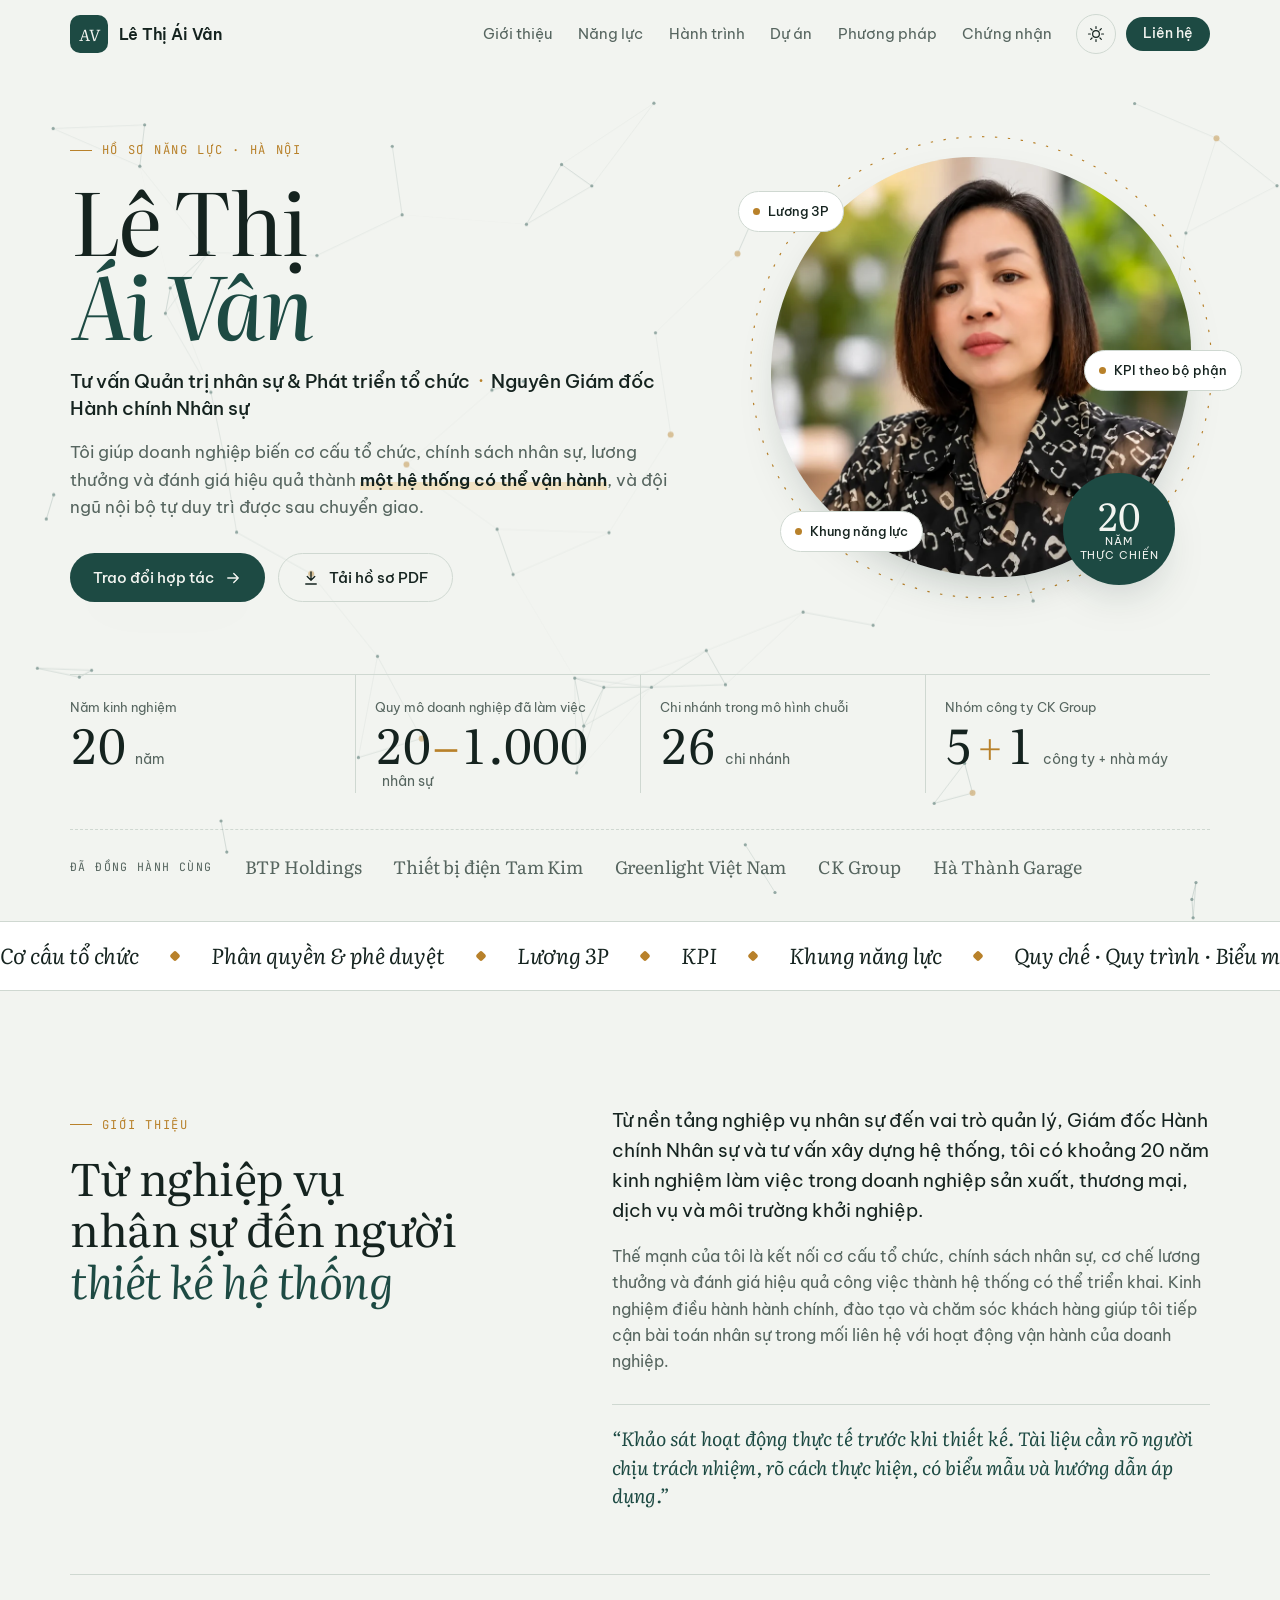
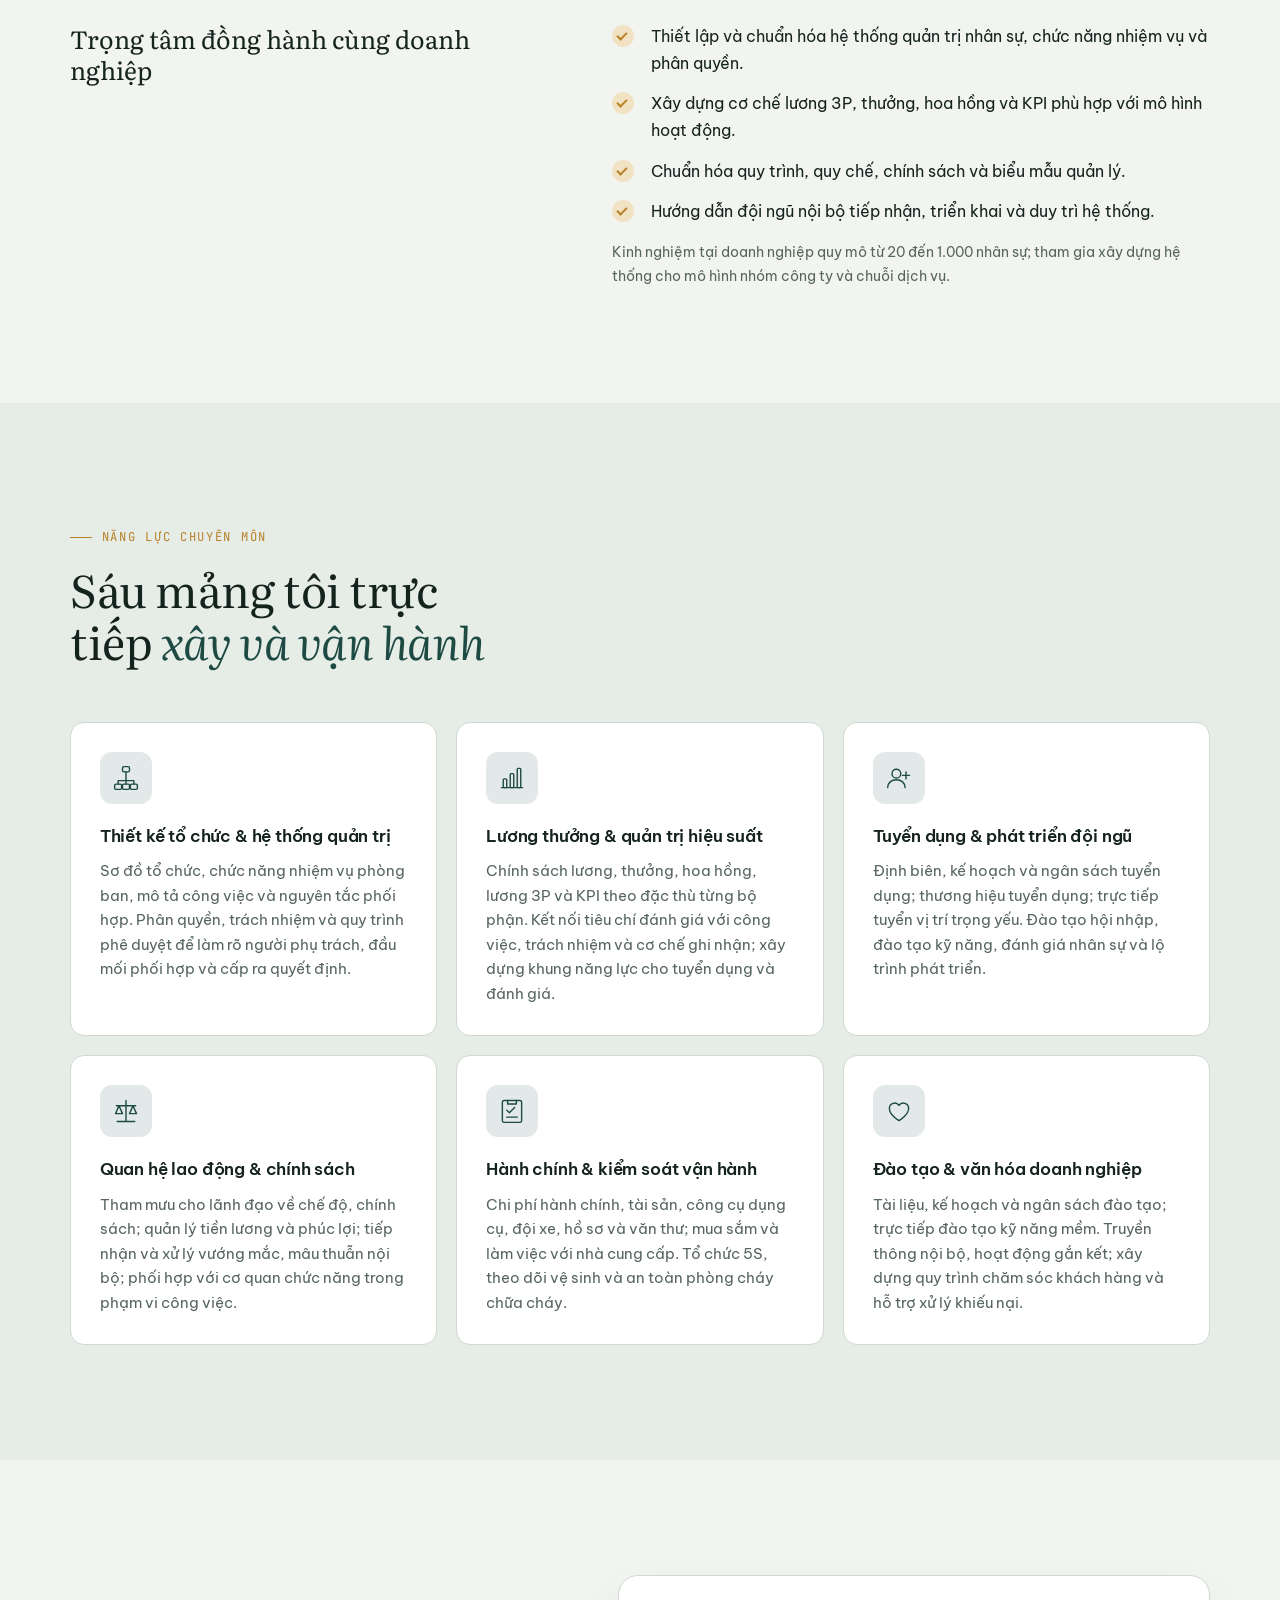
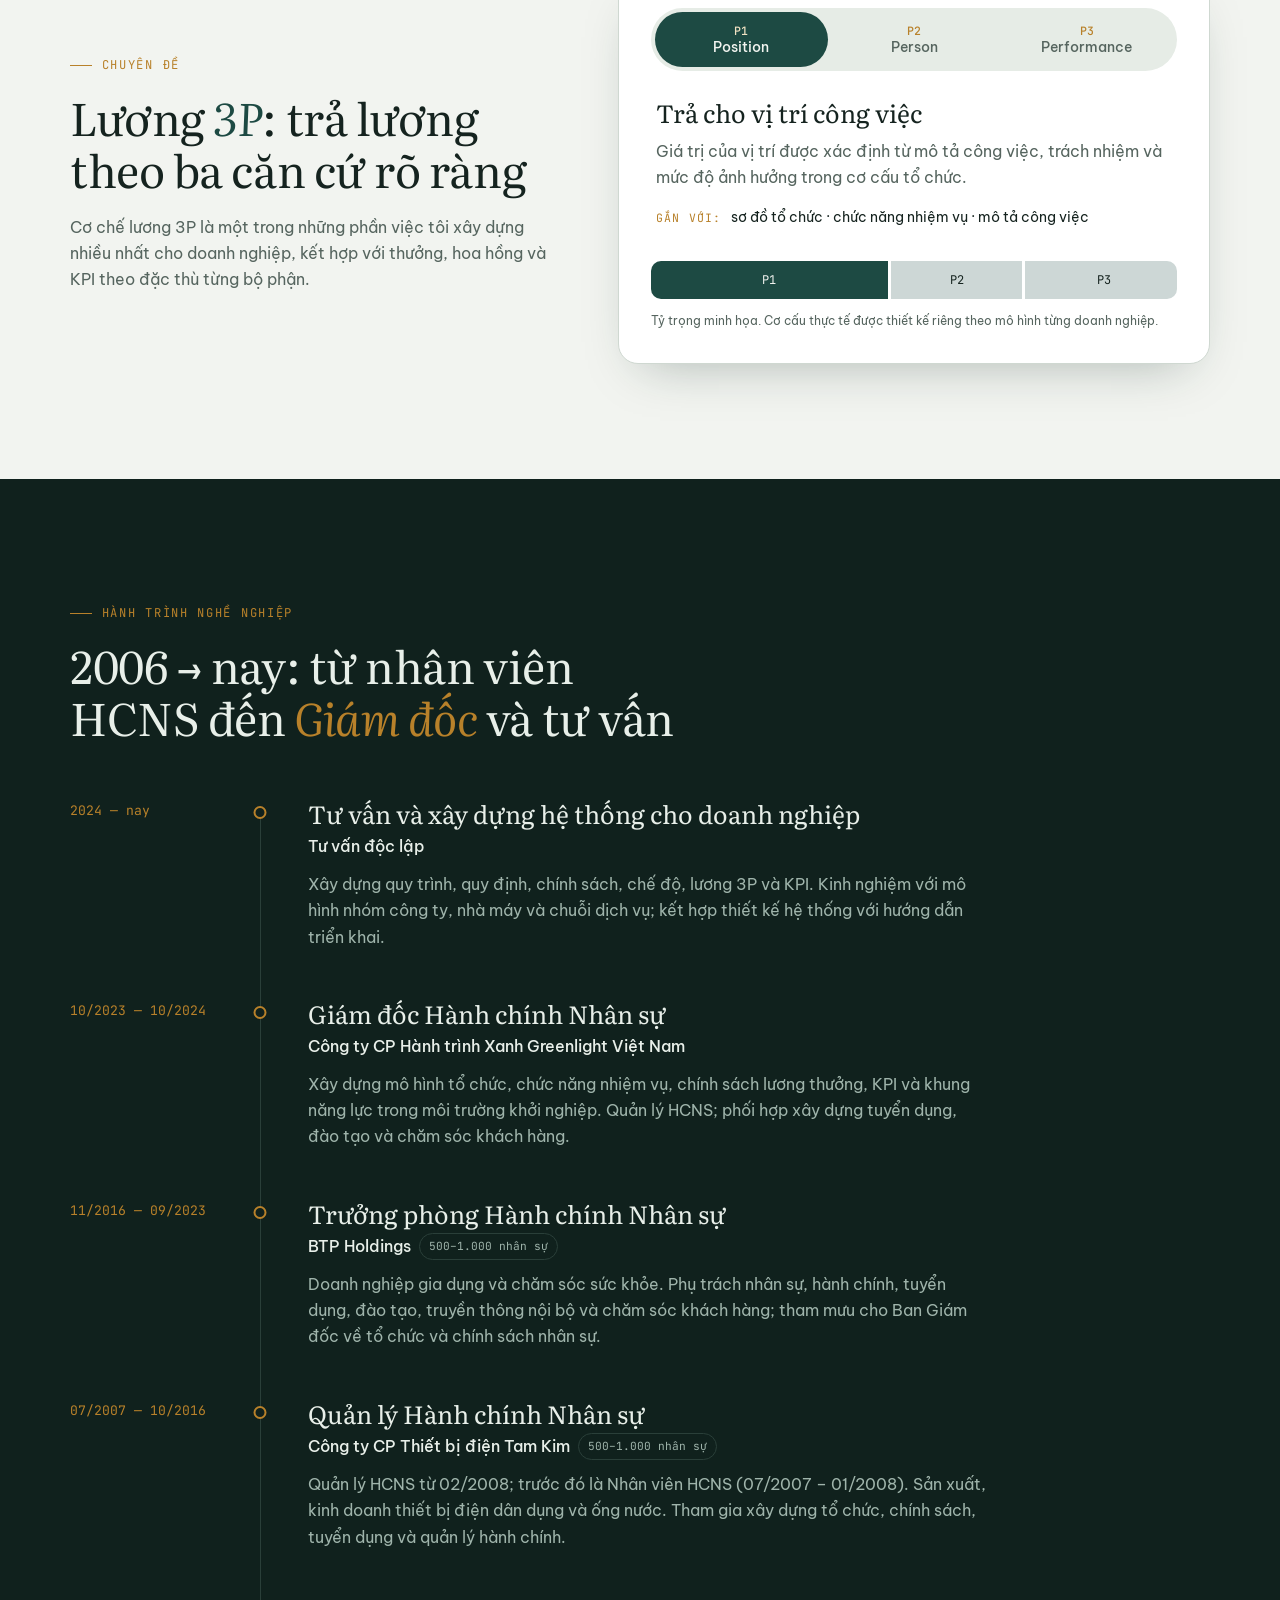
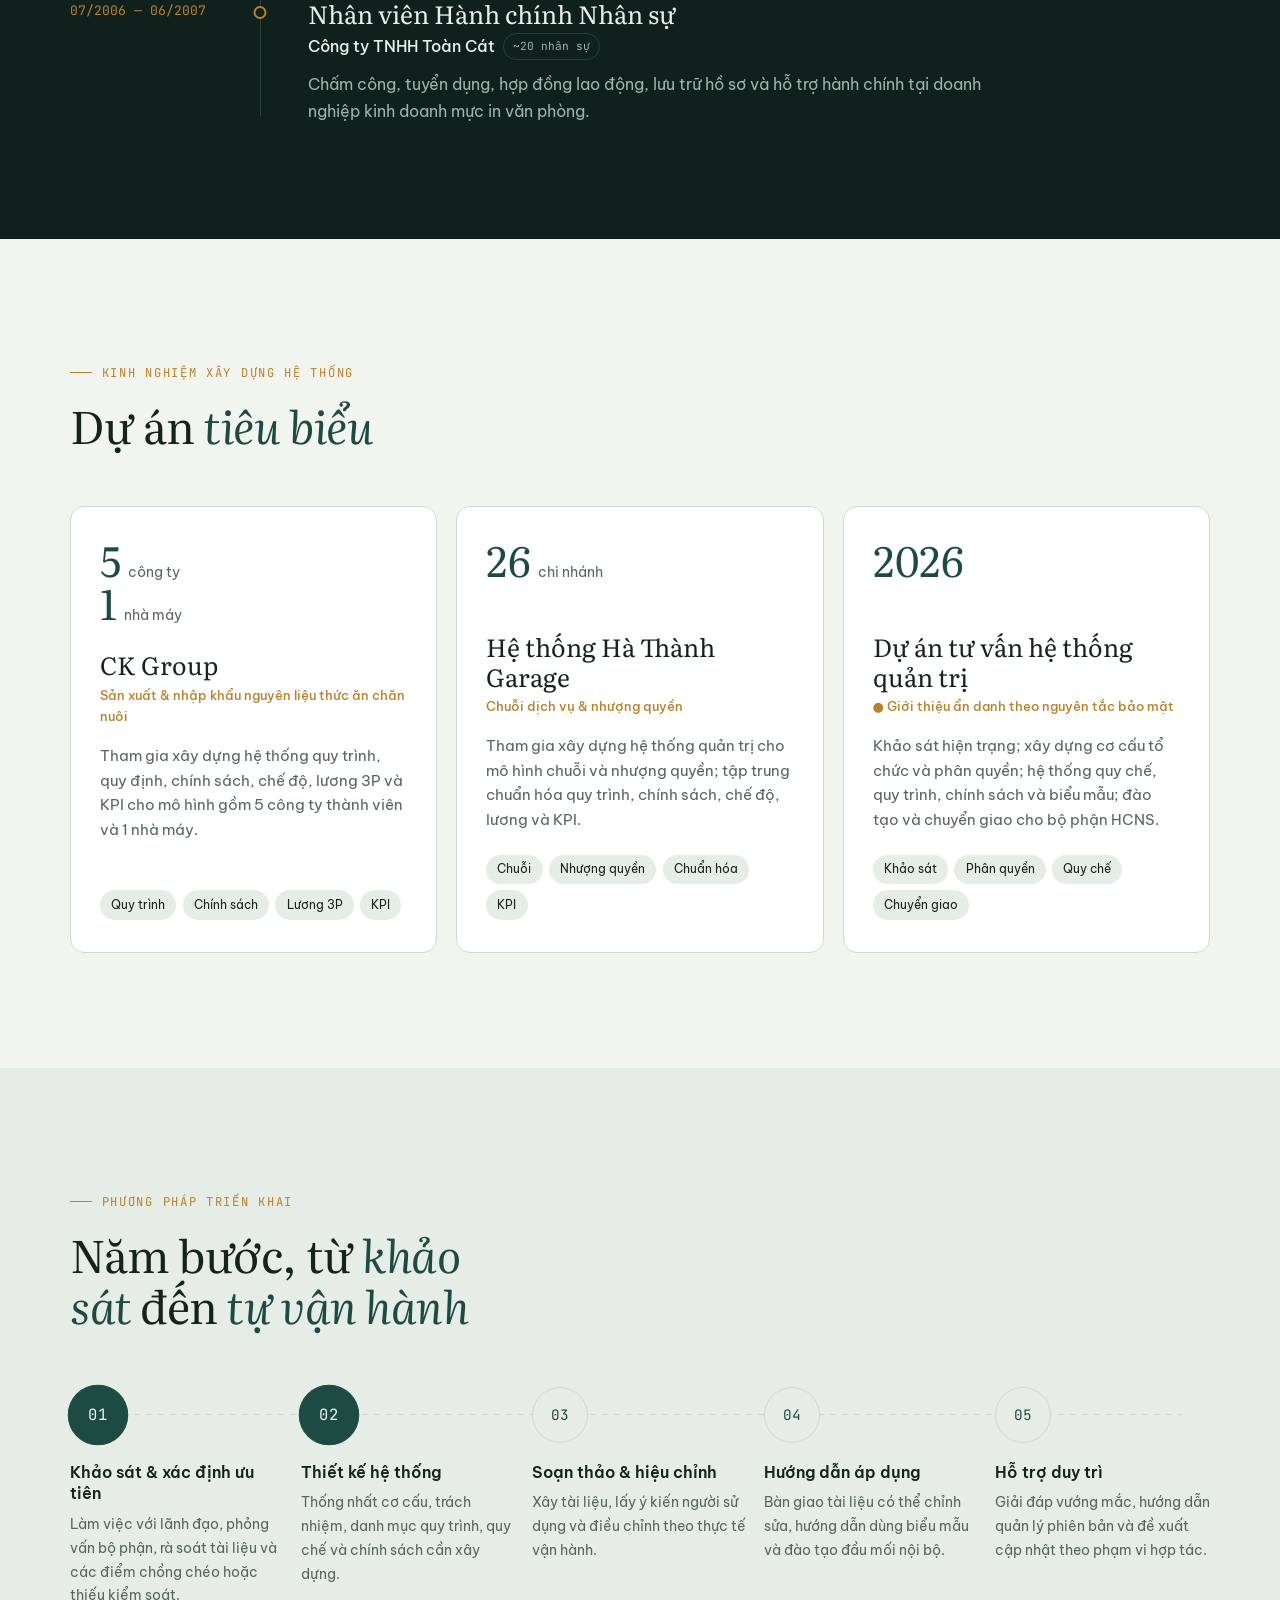
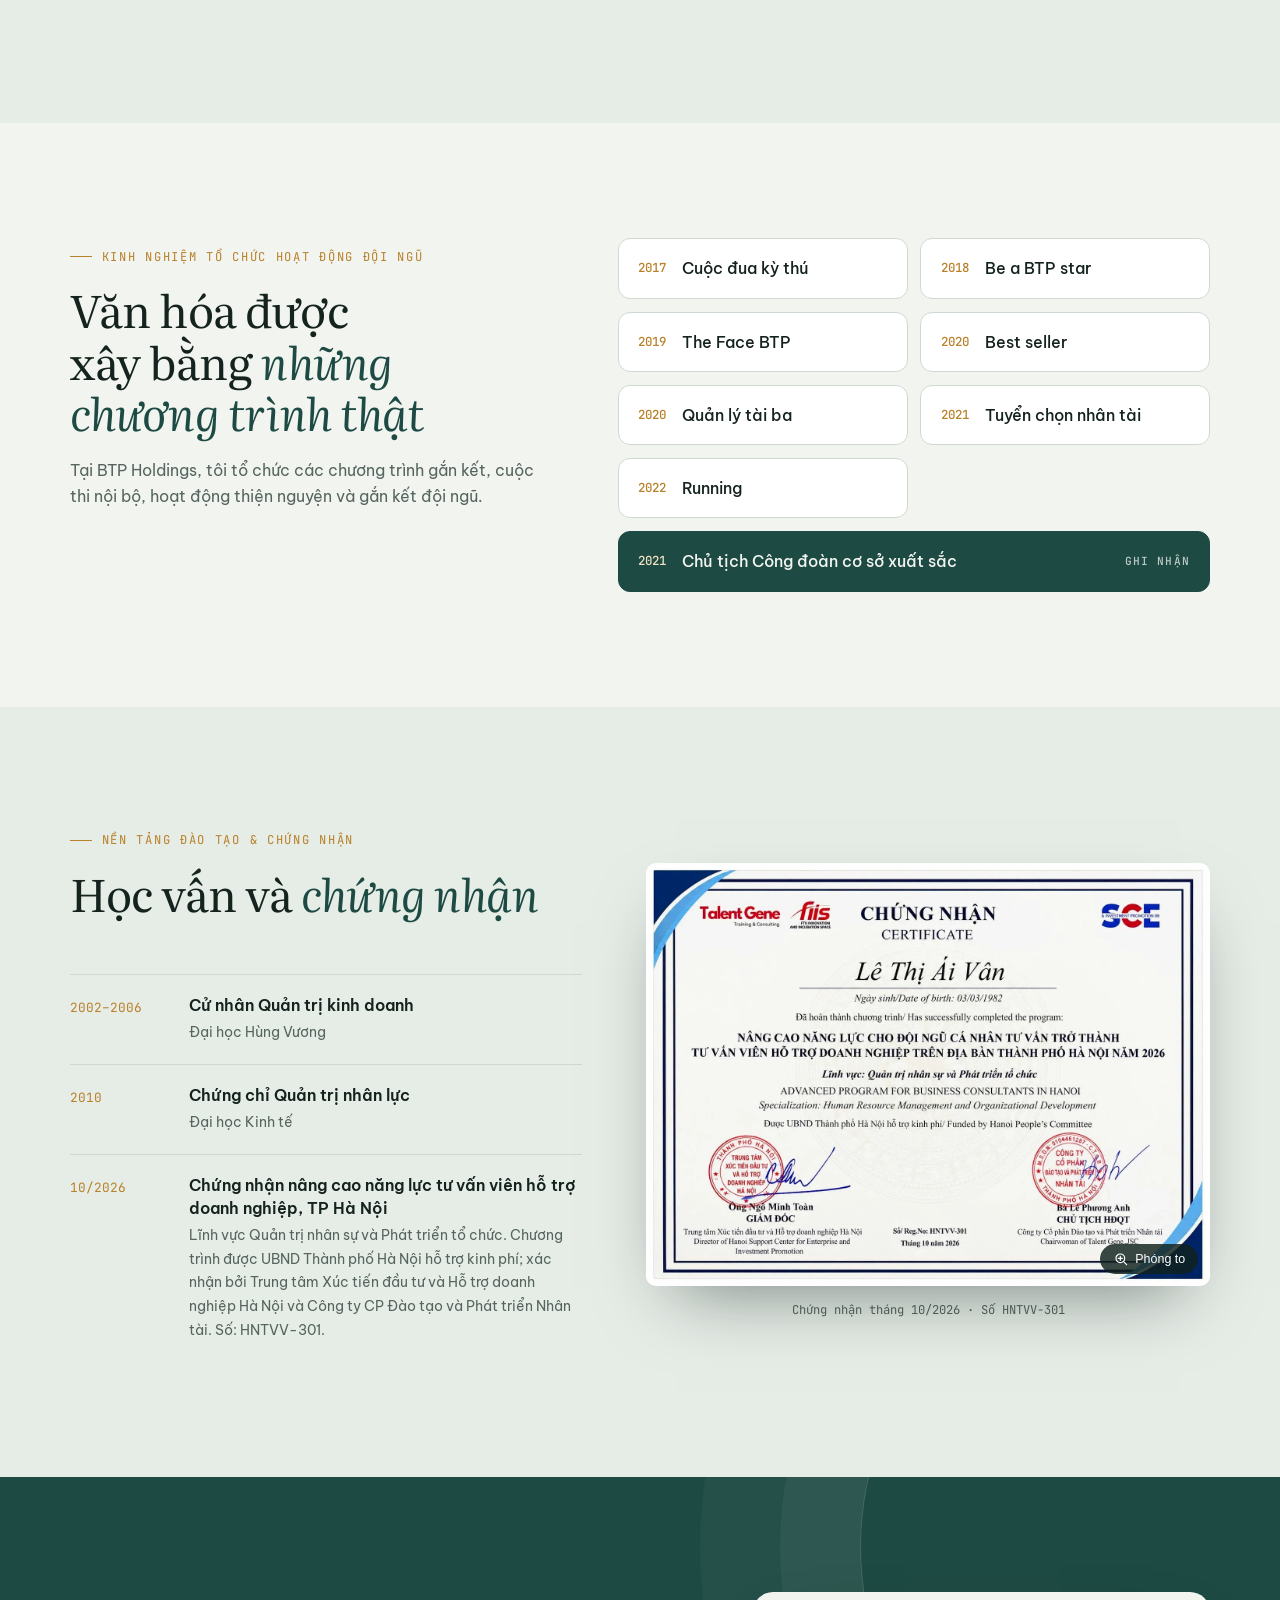
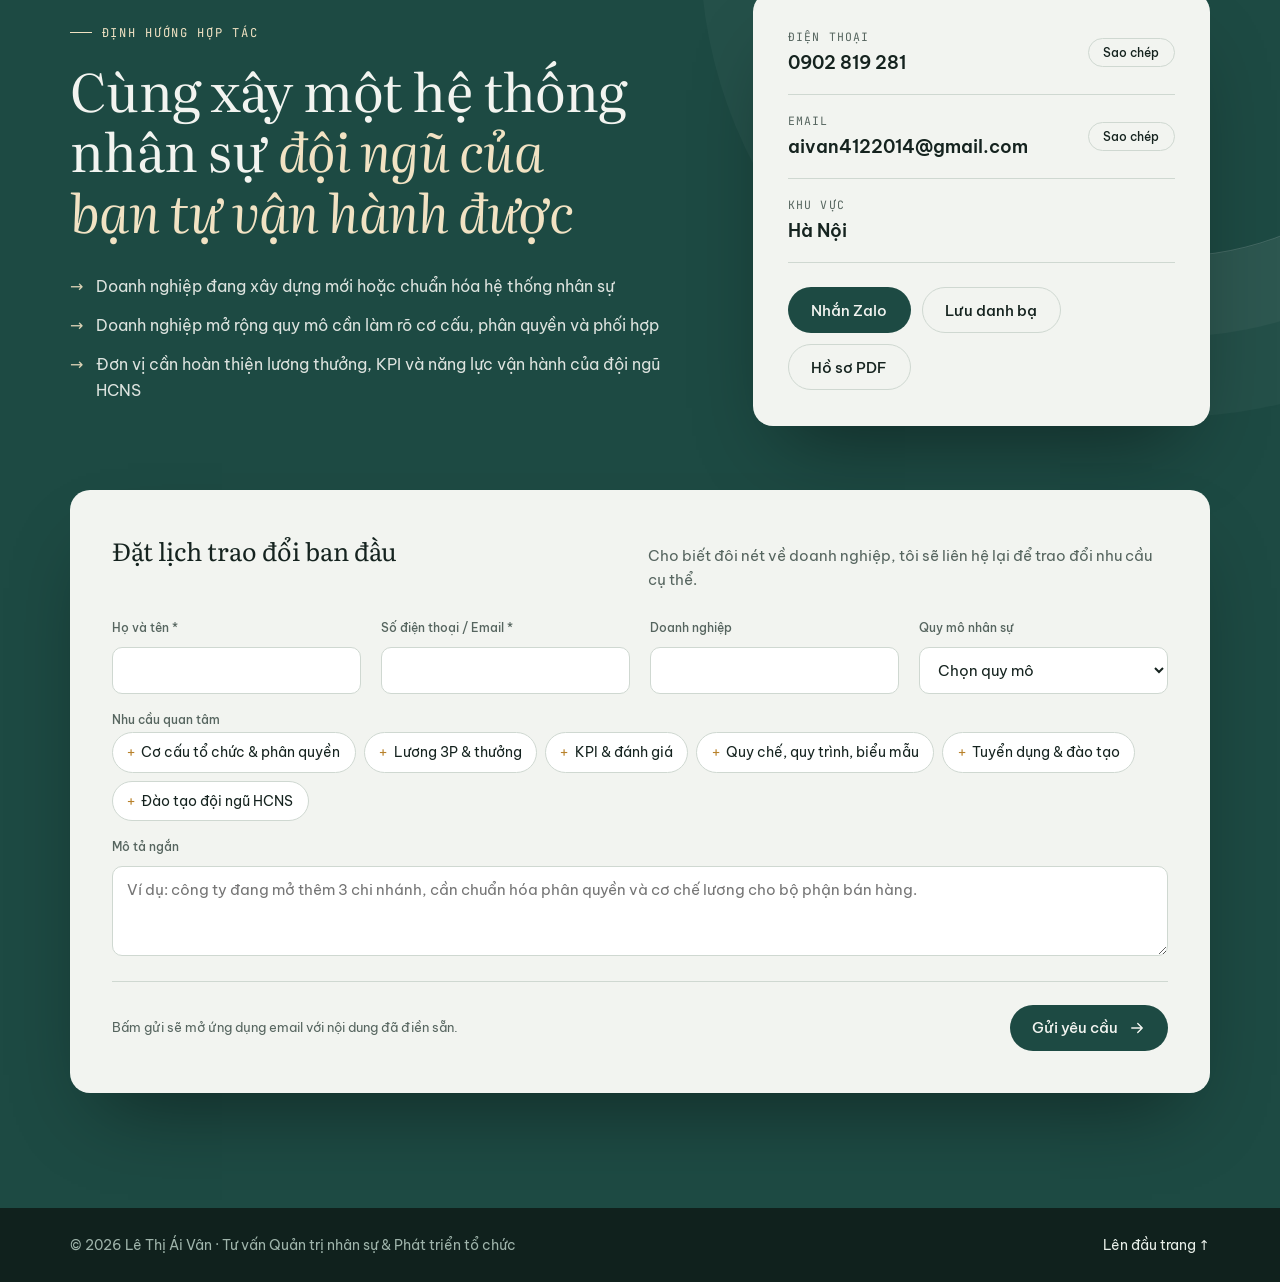
==== index.html @ 13e418e6 "Add SEO, downloads, enquiry form and mobile contact dock - Canonical URL, Open Graph/Twitter card wi" ====
<!doctype html>
<html lang="vi">
<head>
<meta charset="utf-8">
<meta name="viewport" content="width=device-width, initial-scale=1, viewport-fit=cover">
<title>Lê Thị Ái Vân</title>
<meta name="claude:viewport-fit-sides" content="cover">
<meta name="description" content="Hồ sơ năng lực Lê Thị Ái Vân – Tư vấn Quản trị nhân sự và Phát triển tổ chức, 20 năm kinh nghiệm, nguyên Giám đốc Hành chính Nhân sự.">
<meta property="og:title" content="Lê Thị Ái Vân – Tư vấn Quản trị nhân sự & Phát triển tổ chức">
<meta property="og:description" content="20 năm kinh nghiệm xây dựng hệ thống nhân sự: cơ cấu tổ chức, lương 3P, KPI, quy chế và chính sách cho doanh nghiệp 20–1.000 nhân sự.">
<meta name="author" content="Lê Thị Ái Vân">
<meta name="theme-color" content="#1d4a43">
<link rel="canonical" href="https://lethiaivan.com/">
<meta property="og:url" content="https://lethiaivan.com/">
<meta property="og:image" content="https://lethiaivan.com/assets/og-image.jpg">
<meta property="og:image:width" content="1200">
<meta property="og:image:height" content="630">
<meta property="og:locale" content="vi_VN">
<meta property="og:type" content="profile">
<meta name="twitter:card" content="summary_large_image">
<link rel="icon" type="image/svg+xml" href="assets/favicon.svg">
<link rel="apple-touch-icon" href="assets/apple-touch-icon.png">
<link rel="manifest" href="site.webmanifest">
<script type="application/ld+json">
{
  "@context": "https://schema.org",
  "@type": "Person",
  "name": "Lê Thị Ái Vân",
  "jobTitle": "Tư vấn Quản trị nhân sự và Phát triển tổ chức",
  "description": "20 năm kinh nghiệm quản trị nhân sự, nguyên Giám đốc Hành chính Nhân sự; tư vấn cơ cấu tổ chức, lương 3P, KPI, quy chế và chính sách.",
  "url": "https://lethiaivan.com/",
  "image": "https://lethiaivan.com/assets/portrait.webp",
  "telephone": "+84902819281",
  "email": "mailto:aivan4122014@gmail.com",
  "address": { "@type": "PostalAddress", "addressLocality": "Hà Nội", "addressCountry": "VN" },
  "alumniOf": { "@type": "CollegeOrUniversity", "name": "Đại học Hùng Vương" },
  "knowsAbout": ["Quản trị nhân sự", "Phát triển tổ chức", "Lương 3P", "KPI", "Khung năng lực", "Cơ cấu tổ chức", "Tuyển dụng", "Đào tạo"],
  "hasCredential": {
    "@type": "EducationalOccupationalCredential",
    "name": "Chứng nhận nâng cao năng lực tư vấn viên hỗ trợ doanh nghiệp TP Hà Nội 2026 – Quản trị nhân sự và Phát triển tổ chức",
    "credentialCategory": "certificate"
  }
}
</script>
<link rel="alternate icon" href="data:image/svg+xml,%3Csvg xmlns='http://www.w3.org/2000/svg' viewBox='0 0 64 64'%3E%3Crect width='64' height='64' rx='14' fill='%231d4a43'/%3E%3Ctext x='32' y='43' font-family='Georgia,serif' font-size='30' font-style='italic' fill='%23e3b25c' text-anchor='middle'%3EAV%3C/text%3E%3C/svg%3E">
<link rel="preconnect" href="https://fonts.googleapis.com">
<link rel="preconnect" href="https://fonts.gstatic.com" crossorigin>
<link rel="stylesheet" href="https://fonts.googleapis.com/css2?family=Be+Vietnam+Pro:wght@300;400;500;600;700&family=Literata:ital,opsz,wght@0,7..72,400;0,7..72,600;1,7..72,400;1,7..72,500&family=JetBrains+Mono:wght@400;500&display=swap">
<link rel="stylesheet" href="styles.css">
</head>
<body>
<a class="skip" href="#gioi-thieu">Bỏ qua, đến nội dung chính</a>

<div class="progress" aria-hidden="true"><span id="progressBar"></span></div>

<header class="nav" id="nav">
  <div class="wrap nav__inner">
    <a href="#top" class="brand" aria-label="Về đầu trang">
      <span class="brand__mark">AV</span>
      <span class="brand__name">Lê Thị Ái Vân</span>
    </a>
    <nav class="nav__links" id="navLinks" aria-label="Điều hướng chính">
      <a href="#gioi-thieu">Giới thiệu</a>
      <a href="#nang-luc">Năng lực</a>
      <a href="#hanh-trinh">Hành trình</a>
      <a href="#du-an">Dự án</a>
      <a href="#phuong-phap">Phương pháp</a>
      <a href="#chung-nhan">Chứng nhận</a>
    </nav>
    <div class="nav__actions">
      <button class="icon-btn" id="themeToggle" type="button" aria-label="Đổi giao diện sáng/tối">
        <svg class="i-sun" viewBox="0 0 24 24" aria-hidden="true"><circle cx="12" cy="12" r="4.5"/><path d="M12 2v2.5M12 19.5V22M2 12h2.5M19.5 12H22M4.9 4.9l1.8 1.8M17.3 17.3l1.8 1.8M4.9 19.1l1.8-1.8M17.3 6.7l1.8-1.8"/></svg>
        <svg class="i-moon" viewBox="0 0 24 24" aria-hidden="true"><path d="M20 14.5A8.5 8.5 0 1 1 9.5 4a7 7 0 0 0 10.5 10.5z"/></svg>
      </button>
      <a href="#lien-he" class="btn btn--small btn--accent">Liên hệ</a>
      <button class="icon-btn nav__burger" id="burger" type="button" aria-label="Mở menu" aria-expanded="false" aria-controls="navLinks">
        <span></span><span></span>
      </button>
    </div>
  </div>
</header>

<main id="top">

  <!-- HERO -->
  <section class="hero">
    <canvas class="hero__net" id="heroNet" aria-hidden="true"></canvas>
    <div class="wrap hero__grid">
      <div class="hero__text">
        <p class="eyebrow load" style="--d:0">Hồ sơ năng lực · Hà Nội</p>
        <h1 class="hero__title">
          <span class="line load" style="--d:1">Lê Thị</span>
          <span class="line load" style="--d:2"><em>Ái Vân</em></span>
        </h1>
        <p class="hero__role load" style="--d:3">Tư vấn Quản trị nhân sự &amp; Phát triển tổ chức<span class="sep">·</span>Nguyên Giám đốc Hành chính Nhân sự</p>
        <p class="hero__lead load" style="--d:4">Tôi giúp doanh nghiệp biến cơ cấu tổ chức, chính sách nhân sự, lương thưởng và đánh giá hiệu quả thành <strong>một hệ thống có thể vận hành</strong>, và đội ngũ nội bộ tự duy trì được sau chuyển giao.</p>
        <div class="hero__cta load" style="--d:5">
          <a href="#lien-he" class="btn btn--accent magnetic">Trao đổi hợp tác
            <svg viewBox="0 0 24 24" aria-hidden="true"><path d="M5 12h14M13 6l6 6-6 6"/></svg>
          </a>
          <a href="assets/Ho-so-nang-luc-Le-Thi-Ai-Van.pdf" class="btn btn--ghost magnetic" download>
            <svg viewBox="0 0 24 24" aria-hidden="true"><path d="M12 4v11M7 10l5 5 5-5M5 20h14"/></svg>
            Tải hồ sơ PDF
          </a>
        </div>
      </div>

      <div class="hero__visual load" style="--d:2">
        <div class="portrait" id="portrait">
          <svg class="portrait__orbit" viewBox="0 0 400 400" aria-hidden="true">
            <circle cx="200" cy="200" r="196" />
          </svg>
          <div class="portrait__frame">
            <img src="assets/portrait.webp" alt="Chân dung Lê Thị Ái Vân" width="900" height="900" fetchpriority="high">
          </div>
          <span class="chip chip--a" data-depth="18">Lương 3P</span>
          <span class="chip chip--b" data-depth="26">KPI theo bộ phận</span>
          <span class="chip chip--c" data-depth="12">Khung năng lực</span>
          <div class="badge" data-depth="8">
            <span class="badge__num">20</span>
            <span class="badge__txt">năm<br>thực chiến</span>
          </div>
        </div>
      </div>
    </div>

    <div class="wrap">
      <dl class="stats">
        <div class="stat">
          <dt>Năm kinh nghiệm</dt>
          <dd><span class="count" data-to="20">20</span><small>năm</small></dd>
        </div>
        <div class="stat">
          <dt>Quy mô doanh nghiệp đã làm việc</dt>
          <dd><span class="count" data-to="20">20</span><span class="dash">–</span><span class="count" data-to="1000" data-sep=".">1.000</span><small>nhân sự</small></dd>
        </div>
        <div class="stat">
          <dt>Chi nhánh trong mô hình chuỗi</dt>
          <dd><span class="count" data-to="26">26</span><small>chi nhánh</small></dd>
        </div>
        <div class="stat">
          <dt>Nhóm công ty CK Group</dt>
          <dd><span class="count" data-to="5">5</span><span class="dash">+</span><span class="count" data-to="1">1</span><small>công ty + nhà máy</small></dd>
        </div>
      </dl>
      <div class="trust">
        <span class="trust__k">Đã đồng hành cùng</span>
        <ul class="trust__list">
          <li>BTP Holdings</li><li>Thiết bị điện Tam Kim</li><li>Greenlight Việt Nam</li><li>CK Group</li><li>Hà Thành Garage</li>
        </ul>
      </div>
    </div>
  </section>

  <!-- MARQUEE -->
  <div class="ticker" aria-hidden="true">
    <div class="ticker__track">
      <span>Cơ cấu tổ chức</span><i></i><span>Phân quyền &amp; phê duyệt</span><i></i><span>Lương 3P</span><i></i><span>KPI</span><i></i><span>Khung năng lực</span><i></i><span>Quy chế · Quy trình · Biểu mẫu</span><i></i><span>Tuyển dụng</span><i></i><span>Đào tạo &amp; văn hóa</span><i></i><span>Quan hệ lao động</span><i></i><span>5S &amp; vận hành</span><i></i>
      <span>Cơ cấu tổ chức</span><i></i><span>Phân quyền &amp; phê duyệt</span><i></i><span>Lương 3P</span><i></i><span>KPI</span><i></i><span>Khung năng lực</span><i></i><span>Quy chế · Quy trình · Biểu mẫu</span><i></i><span>Tuyển dụng</span><i></i><span>Đào tạo &amp; văn hóa</span><i></i><span>Quan hệ lao động</span><i></i><span>5S &amp; vận hành</span><i></i>
    </div>
  </div>

  <!-- ABOUT -->
  <section class="section" id="gioi-thieu">
    <div class="wrap about">
      <div class="about__head reveal">
        <p class="eyebrow">Giới thiệu</p>
        <h2 class="h2">Từ nghiệp vụ nhân sự đến người <em>thiết kế hệ thống</em></h2>
      </div>
      <div class="about__body reveal">
        <p class="lead">Từ nền tảng nghiệp vụ nhân sự đến vai trò quản lý, Giám đốc Hành chính Nhân sự và tư vấn xây dựng hệ thống, tôi có khoảng 20 năm kinh nghiệm làm việc trong doanh nghiệp sản xuất, thương mại, dịch vụ và môi trường khởi nghiệp.</p>
        <p>Thế mạnh của tôi là kết nối cơ cấu tổ chức, chính sách nhân sự, cơ chế lương thưởng và đánh giá hiệu quả công việc thành hệ thống có thể triển khai. Kinh nghiệm điều hành hành chính, đào tạo và chăm sóc khách hàng giúp tôi tiếp cận bài toán nhân sự trong mối liên hệ với hoạt động vận hành của doanh nghiệp.</p>
        <blockquote class="quote">
          “Khảo sát hoạt động thực tế trước khi thiết kế. Tài liệu cần rõ người chịu trách nhiệm, rõ cách thực hiện, có biểu mẫu và hướng dẫn áp dụng.”
        </blockquote>
      </div>

      <div class="focus reveal">
        <h3 class="focus__title">Trọng tâm đồng hành cùng doanh nghiệp</h3>
        <ul class="focus__list">
          <li><span class="tick"></span>Thiết lập và chuẩn hóa hệ thống quản trị nhân sự, chức năng nhiệm vụ và phân quyền.</li>
          <li><span class="tick"></span>Xây dựng cơ chế lương 3P, thưởng, hoa hồng và KPI phù hợp với mô hình hoạt động.</li>
          <li><span class="tick"></span>Chuẩn hóa quy trình, quy chế, chính sách và biểu mẫu quản lý.</li>
          <li><span class="tick"></span>Hướng dẫn đội ngũ nội bộ tiếp nhận, triển khai và duy trì hệ thống.</li>
        </ul>
        <p class="focus__note">Kinh nghiệm tại doanh nghiệp quy mô từ 20 đến 1.000 nhân sự; tham gia xây dựng hệ thống cho mô hình nhóm công ty và chuỗi dịch vụ.</p>
      </div>
    </div>
  </section>

  <!-- COMPETENCIES -->
  <section class="section section--tint" id="nang-luc">
    <div class="wrap">
      <div class="section__head reveal">
        <p class="eyebrow">Năng lực chuyên môn</p>
        <h2 class="h2">Sáu mảng tôi trực tiếp <em>xây và vận hành</em></h2>
      </div>

      <div class="cards">
        <article class="card reveal">
          <div class="card__icon"><svg viewBox="0 0 32 32" aria-hidden="true"><rect x="12" y="3" width="8" height="6" rx="1.5"/><rect x="3" y="23" width="8" height="6" rx="1.5"/><rect x="12" y="23" width="8" height="6" rx="1.5"/><rect x="21" y="23" width="8" height="6" rx="1.5"/><path d="M16 9v7M7 23v-4h18v4M16 16v7"/></svg></div>
          <h3>Thiết kế tổ chức &amp; hệ thống quản trị</h3>
          <p>Sơ đồ tổ chức, chức năng nhiệm vụ phòng ban, mô tả công việc và nguyên tắc phối hợp. Phân quyền, trách nhiệm và quy trình phê duyệt để làm rõ người phụ trách, đầu mối phối hợp và cấp ra quyết định.</p>
        </article>
        <article class="card reveal">
          <div class="card__icon"><svg viewBox="0 0 32 32" aria-hidden="true"><path d="M4 27h24"/><rect x="6" y="17" width="4" height="10" rx="1"/><rect x="14" y="11" width="4" height="16" rx="1"/><rect x="22" y="5" width="4" height="22" rx="1"/></svg></div>
          <h3>Lương thưởng &amp; quản trị hiệu suất</h3>
          <p>Chính sách lương, thưởng, hoa hồng, lương 3P và KPI theo đặc thù từng bộ phận. Kết nối tiêu chí đánh giá với công việc, trách nhiệm và cơ chế ghi nhận; xây dựng khung năng lực cho tuyển dụng và đánh giá.</p>
        </article>
        <article class="card reveal">
          <div class="card__icon"><svg viewBox="0 0 32 32" aria-hidden="true"><circle cx="13" cy="11" r="5"/><path d="M3 27c0-5.5 4.5-9 10-9s10 3.5 10 9"/><path d="M24 9v8M20 13h8"/></svg></div>
          <h3>Tuyển dụng &amp; phát triển đội ngũ</h3>
          <p>Định biên, kế hoạch và ngân sách tuyển dụng; thương hiệu tuyển dụng; trực tiếp tuyển vị trí trọng yếu. Đào tạo hội nhập, đào tạo kỹ năng, đánh giá nhân sự và lộ trình phát triển.</p>
        </article>
        <article class="card reveal">
          <div class="card__icon"><svg viewBox="0 0 32 32" aria-hidden="true"><path d="M16 4v24M6 28h20"/><path d="M5 10h22"/><path d="M8 10l-4 9h8zM24 10l-4 9h8z"/></svg></div>
          <h3>Quan hệ lao động &amp; chính sách</h3>
          <p>Tham mưu cho lãnh đạo về chế độ, chính sách; quản lý tiền lương và phúc lợi; tiếp nhận và xử lý vướng mắc, mâu thuẫn nội bộ; phối hợp với cơ quan chức năng trong phạm vi công việc.</p>
        </article>
        <article class="card reveal">
          <div class="card__icon"><svg viewBox="0 0 32 32" aria-hidden="true"><rect x="5" y="4" width="22" height="25" rx="2"/><path d="M11 4v4h10V4M10 15l3 3 6-6M10 23h12"/></svg></div>
          <h3>Hành chính &amp; kiểm soát vận hành</h3>
          <p>Chi phí hành chính, tài sản, công cụ dụng cụ, đội xe, hồ sơ và văn thư; mua sắm và làm việc với nhà cung cấp. Tổ chức 5S, theo dõi vệ sinh và an toàn phòng cháy chữa cháy.</p>
        </article>
        <article class="card reveal">
          <div class="card__icon"><svg viewBox="0 0 32 32" aria-hidden="true"><path d="M16 27s-11-6.5-11-14a6 6 0 0 1 11-3.3A6 6 0 0 1 27 13c0 7.5-11 14-11 14z"/></svg></div>
          <h3>Đào tạo &amp; văn hóa doanh nghiệp</h3>
          <p>Tài liệu, kế hoạch và ngân sách đào tạo; trực tiếp đào tạo kỹ năng mềm. Truyền thông nội bộ, hoạt động gắn kết; xây dựng quy trình chăm sóc khách hàng và hỗ trợ xử lý khiếu nại.</p>
        </article>
      </div>
    </div>
  </section>

  <!-- 3P -->
  <section class="section" id="luong-3p">
    <div class="wrap threep">
      <div class="threep__intro reveal">
        <p class="eyebrow">Chuyên đề</p>
        <h2 class="h2">Lương <em>3P</em>: trả lương theo ba căn cứ rõ ràng</h2>
        <p>Cơ chế lương 3P là một trong những phần việc tôi xây dựng nhiều nhất cho doanh nghiệp, kết hợp với thưởng, hoa hồng và KPI theo đặc thù từng bộ phận.</p>
      </div>
      <div class="threep__tool reveal">
        <div class="tabs" role="tablist" aria-label="Ba thành phần của lương 3P">
          <button class="tab is-active" role="tab" id="tab-p1" aria-selected="true" aria-controls="panel-3p" data-p="0"><span class="tab__p">P1</span>Position</button>
          <button class="tab" role="tab" id="tab-p2" aria-selected="false" aria-controls="panel-3p" data-p="1"><span class="tab__p">P2</span>Person</button>
          <button class="tab" role="tab" id="tab-p3" aria-selected="false" aria-controls="panel-3p" data-p="2"><span class="tab__p">P3</span>Performance</button>
          <span class="tabs__ink" aria-hidden="true"></span>
        </div>
        <div class="panel" id="panel-3p" role="tabpanel" aria-live="polite">
          <h3 class="panel__title">Trả cho vị trí công việc</h3>
          <p class="panel__text">Giá trị của vị trí được xác định từ mô tả công việc, trách nhiệm và mức độ ảnh hưởng trong cơ cấu tổ chức.</p>
          <p class="panel__link"><span>Gắn với:</span> sơ đồ tổ chức · chức năng nhiệm vụ · mô tả công việc</p>
        </div>
        <div class="bar3" aria-hidden="true">
          <span style="--w:45%">P1</span><span style="--w:25%">P2</span><span style="--w:30%">P3</span>
        </div>
        <p class="bar3__cap">Tỷ trọng minh họa. Cơ cấu thực tế được thiết kế riêng theo mô hình từng doanh nghiệp.</p>
      </div>
    </div>
  </section>

  <!-- TIMELINE -->
  <section class="section section--ink" id="hanh-trinh">
    <div class="wrap">
      <div class="section__head reveal">
        <p class="eyebrow">Hành trình nghề nghiệp</p>
        <h2 class="h2">2006 → nay: từ nhân viên HCNS đến <em>Giám đốc</em> và tư vấn</h2>
      </div>

      <ol class="timeline" id="timeline">
        <li class="tl reveal">
          <div class="tl__when">2024 — nay</div>
          <div class="tl__body">
            <h3>Tư vấn và xây dựng hệ thống cho doanh nghiệp</h3>
            <p class="tl__org">Tư vấn độc lập</p>
            <p>Xây dựng quy trình, quy định, chính sách, chế độ, lương 3P và KPI. Kinh nghiệm với mô hình nhóm công ty, nhà máy và chuỗi dịch vụ; kết hợp thiết kế hệ thống với hướng dẫn triển khai.</p>
          </div>
        </li>
        <li class="tl reveal">
          <div class="tl__when">10/2023 — 10/2024</div>
          <div class="tl__body">
            <h3>Giám đốc Hành chính Nhân sự</h3>
            <p class="tl__org">Công ty CP Hành trình Xanh Greenlight Việt Nam</p>
            <p>Xây dựng mô hình tổ chức, chức năng nhiệm vụ, chính sách lương thưởng, KPI và khung năng lực trong môi trường khởi nghiệp. Quản lý HCNS; phối hợp xây dựng tuyển dụng, đào tạo và chăm sóc khách hàng.</p>
          </div>
        </li>
        <li class="tl reveal">
          <div class="tl__when">11/2016 — 09/2023</div>
          <div class="tl__body">
            <h3>Trưởng phòng Hành chính Nhân sự</h3>
            <p class="tl__org">BTP Holdings <span class="tag">500–1.000 nhân sự</span></p>
            <p>Doanh nghiệp gia dụng và chăm sóc sức khỏe. Phụ trách nhân sự, hành chính, tuyển dụng, đào tạo, truyền thông nội bộ và chăm sóc khách hàng; tham mưu cho Ban Giám đốc về tổ chức và chính sách nhân sự.</p>
          </div>
        </li>
        <li class="tl reveal">
          <div class="tl__when">07/2007 — 10/2016</div>
          <div class="tl__body">
            <h3>Quản lý Hành chính Nhân sự</h3>
            <p class="tl__org">Công ty CP Thiết bị điện Tam Kim <span class="tag">500–1.000 nhân sự</span></p>
            <p>Quản lý HCNS từ 02/2008; trước đó là Nhân viên HCNS (07/2007 – 01/2008). Sản xuất, kinh doanh thiết bị điện dân dụng và ống nước. Tham gia xây dựng tổ chức, chính sách, tuyển dụng và quản lý hành chính.</p>
          </div>
        </li>
        <li class="tl reveal">
          <div class="tl__when">07/2006 — 06/2007</div>
          <div class="tl__body">
            <h3>Nhân viên Hành chính Nhân sự</h3>
            <p class="tl__org">Công ty TNHH Toàn Cát <span class="tag">~20 nhân sự</span></p>
            <p>Chấm công, tuyển dụng, hợp đồng lao động, lưu trữ hồ sơ và hỗ trợ hành chính tại doanh nghiệp kinh doanh mực in văn phòng.</p>
          </div>
        </li>
      </ol>
    </div>
  </section>

  <!-- PROJECTS -->
  <section class="section" id="du-an">
    <div class="wrap">
      <div class="section__head reveal">
        <p class="eyebrow">Kinh nghiệm xây dựng hệ thống</p>
        <h2 class="h2">Dự án <em>tiêu biểu</em></h2>
      </div>
      <div class="projects">
        <article class="project reveal">
          <div class="project__metric"><span>5</span> công ty<br><span>1</span> nhà máy</div>
          <h3>CK Group</h3>
          <p class="project__sector">Sản xuất &amp; nhập khẩu nguyên liệu thức ăn chăn nuôi</p>
          <p>Tham gia xây dựng hệ thống quy trình, quy định, chính sách, chế độ, lương 3P và KPI cho mô hình gồm 5 công ty thành viên và 1 nhà máy.</p>
          <ul class="pills"><li>Quy trình</li><li>Chính sách</li><li>Lương 3P</li><li>KPI</li></ul>
        </article>
        <article class="project reveal">
          <div class="project__metric"><span>26</span> chi nhánh</div>
          <h3>Hệ thống Hà Thành Garage</h3>
          <p class="project__sector">Chuỗi dịch vụ &amp; nhượng quyền</p>
          <p>Tham gia xây dựng hệ thống quản trị cho mô hình chuỗi và nhượng quyền; tập trung chuẩn hóa quy trình, chính sách, chế độ, lương và KPI.</p>
          <ul class="pills"><li>Chuỗi</li><li>Nhượng quyền</li><li>Chuẩn hóa</li><li>KPI</li></ul>
        </article>
        <article class="project project--private reveal">
          <div class="project__metric"><span>2026</span></div>
          <h3>Dự án tư vấn hệ thống quản trị</h3>
          <p class="project__sector">Giới thiệu ẩn danh theo nguyên tắc bảo mật</p>
          <p>Khảo sát hiện trạng; xây dựng cơ cấu tổ chức và phân quyền; hệ thống quy chế, quy trình, chính sách và biểu mẫu; đào tạo và chuyển giao cho bộ phận HCNS.</p>
          <ul class="pills"><li>Khảo sát</li><li>Phân quyền</li><li>Quy chế</li><li>Chuyển giao</li></ul>
        </article>
      </div>
    </div>
  </section>

  <!-- METHOD -->
  <section class="section section--tint" id="phuong-phap">
    <div class="wrap">
      <div class="section__head reveal">
        <p class="eyebrow">Phương pháp triển khai</p>
        <h2 class="h2">Năm bước, từ <em>khảo sát</em> đến <em>tự vận hành</em></h2>
      </div>
      <ol class="steps" id="steps">
        <li class="step reveal">
          <span class="step__n">01</span>
          <h3>Khảo sát &amp; xác định ưu tiên</h3>
          <p>Làm việc với lãnh đạo, phỏng vấn bộ phận, rà soát tài liệu và các điểm chồng chéo hoặc thiếu kiểm soát.</p>
        </li>
        <li class="step reveal">
          <span class="step__n">02</span>
          <h3>Thiết kế hệ thống</h3>
          <p>Thống nhất cơ cấu, trách nhiệm, danh mục quy trình, quy chế và chính sách cần xây dựng.</p>
        </li>
        <li class="step reveal">
          <span class="step__n">03</span>
          <h3>Soạn thảo &amp; hiệu chỉnh</h3>
          <p>Xây tài liệu, lấy ý kiến người sử dụng và điều chỉnh theo thực tế vận hành.</p>
        </li>
        <li class="step reveal">
          <span class="step__n">04</span>
          <h3>Hướng dẫn áp dụng</h3>
          <p>Bàn giao tài liệu có thể chỉnh sửa, hướng dẫn dùng biểu mẫu và đào tạo đầu mối nội bộ.</p>
        </li>
        <li class="step reveal">
          <span class="step__n">05</span>
          <h3>Hỗ trợ duy trì</h3>
          <p>Giải đáp vướng mắc, hướng dẫn quản lý phiên bản và đề xuất cập nhật theo phạm vi hợp tác.</p>
        </li>
      </ol>
    </div>
  </section>

  <!-- CULTURE -->
  <section class="section" id="doi-ngu">
    <div class="wrap culture">
      <div class="culture__head reveal">
        <p class="eyebrow">Kinh nghiệm tổ chức hoạt động đội ngũ</p>
        <h2 class="h2">Văn hóa được xây bằng <em>những chương trình thật</em></h2>
        <p>Tại BTP Holdings, tôi tổ chức các chương trình gắn kết, cuộc thi nội bộ, hoạt động thiện nguyện và gắn kết đội ngũ.</p>
      </div>
      <ul class="events reveal">
        <li><span class="events__y">2017</span>Cuộc đua kỳ thú</li>
        <li><span class="events__y">2018</span>Be a BTP star</li>
        <li><span class="events__y">2019</span>The Face BTP</li>
        <li><span class="events__y">2020</span>Best seller</li>
        <li><span class="events__y">2020</span>Quản lý tài ba</li>
        <li><span class="events__y">2021</span>Tuyển chọn nhân tài</li>
        <li><span class="events__y">2022</span>Running</li>
        <li class="events__award"><span class="events__y">2021</span>Chủ tịch Công đoàn cơ sở xuất sắc</li>
      </ul>
    </div>
  </section>

  <!-- CERTIFICATES -->
  <section class="section section--tint" id="chung-nhan">
    <div class="wrap certs">
      <div class="certs__list">
        <div class="section__head reveal">
          <p class="eyebrow">Nền tảng đào tạo &amp; chứng nhận</p>
          <h2 class="h2">Học vấn và <em>chứng nhận</em></h2>
        </div>
        <ul class="edu">
          <li class="reveal">
            <span class="edu__y">2002–2006</span>
            <div><h3>Cử nhân Quản trị kinh doanh</h3><p>Đại học Hùng Vương</p></div>
          </li>
          <li class="reveal">
            <span class="edu__y">2010</span>
            <div><h3>Chứng chỉ Quản trị nhân lực</h3><p>Đại học Kinh tế</p></div>
          </li>
          <li class="reveal edu--hl">
            <span class="edu__y">10/2026</span>
            <div><h3>Chứng nhận nâng cao năng lực tư vấn viên hỗ trợ doanh nghiệp, TP Hà Nội</h3>
              <p>Lĩnh vực Quản trị nhân sự và Phát triển tổ chức. Chương trình được UBND Thành phố Hà Nội hỗ trợ kinh phí; xác nhận bởi Trung tâm Xúc tiến đầu tư và Hỗ trợ doanh nghiệp Hà Nội và Công ty CP Đào tạo và Phát triển Nhân tài. Số: HNTVV-301.</p></div>
          </li>
        </ul>
      </div>
      <figure class="cert reveal">
        <button class="cert__btn" id="certOpen" type="button" aria-label="Phóng to chứng nhận">
          <img src="assets/certificate.webp" alt="Chứng nhận hoàn thành chương trình nâng cao năng lực tư vấn viên hỗ trợ doanh nghiệp Hà Nội 2026 của Lê Thị Ái Vân" width="1448" height="1086" loading="lazy">
          <span class="cert__zoom"><svg viewBox="0 0 24 24" aria-hidden="true"><circle cx="11" cy="11" r="6.5"/><path d="M16 16l4.5 4.5M11 8v6M8 11h6"/></svg>Phóng to</span>
        </button>
        <figcaption>Chứng nhận tháng 10/2026 · Số HNTVV-301</figcaption>
      </figure>
    </div>
  </section>

  <!-- CONTACT -->
  <section class="section contact" id="lien-he">
    <div class="wrap contact__grid">
      <div class="contact__text reveal">
        <p class="eyebrow">Định hướng hợp tác</p>
        <h2 class="h2 h2--xl">Cùng xây một hệ thống nhân sự <em>đội ngũ của bạn tự vận hành được</em></h2>
        <ul class="fit">
          <li>Doanh nghiệp đang xây dựng mới hoặc chuẩn hóa hệ thống nhân sự</li>
          <li>Doanh nghiệp mở rộng quy mô cần làm rõ cơ cấu, phân quyền và phối hợp</li>
          <li>Đơn vị cần hoàn thiện lương thưởng, KPI và năng lực vận hành của đội ngũ HCNS</li>
        </ul>
      </div>
      <div class="contact__card reveal">
        <div class="cline">
          <span class="cline__k">Điện thoại</span>
          <a class="cline__v" href="tel:+84902819281">0902 819 281</a>
          <button class="copy" type="button" data-copy="0902819281" aria-label="Sao chép số điện thoại">Sao chép</button>
        </div>
        <div class="cline">
          <span class="cline__k">Email</span>
          <a class="cline__v" href="mailto:aivan4122014@gmail.com">aivan4122014@gmail.com</a>
          <button class="copy" type="button" data-copy="aivan4122014@gmail.com" aria-label="Sao chép email">Sao chép</button>
        </div>
        <div class="cline">
          <span class="cline__k">Khu vực</span>
          <span class="cline__v">Hà Nội</span>
        </div>
        <div class="contact__ctas">
          <a href="https://zalo.me/0902819281" class="btn btn--accent magnetic" target="_blank" rel="noopener">Nhắn Zalo</a>
          <a href="assets/le-thi-ai-van.vcf" class="btn btn--ghost magnetic" download>Lưu danh bạ</a>
          <a href="assets/Ho-so-nang-luc-Le-Thi-Ai-Van.pdf" class="btn btn--ghost magnetic" download>Hồ sơ PDF</a>
        </div>
      </div>
    </div>

    <div class="wrap">
      <form class="brief reveal" id="brief" novalidate>
        <div class="brief__head">
          <h3>Đặt lịch trao đổi ban đầu</h3>
          <p>Cho biết đôi nét về doanh nghiệp, tôi sẽ liên hệ lại để trao đổi nhu cầu cụ thể.</p>
        </div>
        <div class="brief__grid">
          <label class="field"><span>Họ và tên *</span><input id="f-name" name="name" required autocomplete="name"></label>
          <label class="field"><span>Số điện thoại / Email *</span><input id="f-contact" name="contact" required autocomplete="tel"></label>
          <label class="field"><span>Doanh nghiệp</span><input id="f-company" name="company" autocomplete="organization"></label>
          <label class="field"><span>Quy mô nhân sự</span>
            <select id="f-size" name="size">
              <option value="">Chọn quy mô</option>
              <option>Dưới 50 nhân sự</option><option>50–200 nhân sự</option><option>200–500 nhân sự</option><option>500–1.000 nhân sự</option><option>Trên 1.000 nhân sự</option>
            </select>
          </label>
          <fieldset class="field field--wide">
            <legend>Nhu cầu quan tâm</legend>
            <div class="checks">
              <label><input type="checkbox" id="n-1" name="need" value="Cơ cấu tổ chức & phân quyền"><span>Cơ cấu tổ chức &amp; phân quyền</span></label>
              <label><input type="checkbox" id="n-2" name="need" value="Lương 3P & thưởng"><span>Lương 3P &amp; thưởng</span></label>
              <label><input type="checkbox" id="n-3" name="need" value="KPI & đánh giá"><span>KPI &amp; đánh giá</span></label>
              <label><input type="checkbox" id="n-4" name="need" value="Quy chế, quy trình, biểu mẫu"><span>Quy chế, quy trình, biểu mẫu</span></label>
              <label><input type="checkbox" id="n-5" name="need" value="Tuyển dụng & đào tạo"><span>Tuyển dụng &amp; đào tạo</span></label>
              <label><input type="checkbox" id="n-6" name="need" value="Đào tạo đội ngũ HCNS"><span>Đào tạo đội ngũ HCNS</span></label>
            </div>
          </fieldset>
          <label class="field field--wide"><span>Mô tả ngắn</span><textarea id="f-msg" name="msg" rows="3" placeholder="Ví dụ: công ty đang mở thêm 3 chi nhánh, cần chuẩn hóa phân quyền và cơ chế lương cho bộ phận bán hàng."></textarea></label>
        </div>
        <div class="brief__foot">
          <p class="brief__note" id="briefNote">Bấm gửi sẽ mở ứng dụng email với nội dung đã điền sẵn.</p>
          <button class="btn btn--accent" type="submit">Gửi yêu cầu
            <svg viewBox="0 0 24 24" aria-hidden="true"><path d="M5 12h14M13 6l6 6-6 6"/></svg>
          </button>
        </div>
      </form>
    </div>
  </section>

</main>

<footer class="footer">
  <div class="wrap footer__inner">
    <span>© <span id="year">2026</span> Lê Thị Ái Vân · Tư vấn Quản trị nhân sự &amp; Phát triển tổ chức</span>
    <a href="#top" class="footer__top">Lên đầu trang ↑</a>
  </div>
</footer>

<div class="lightbox" id="lightbox" hidden>
  <button class="lightbox__close" id="lbClose" type="button" aria-label="Đóng">×</button>
  <img src="assets/certificate.webp" alt="Chứng nhận phóng to">
</div>

<div class="dock" id="dock" aria-label="Liên hệ nhanh">
  <a href="tel:+84902819281" class="dock__btn"><svg viewBox="0 0 24 24" aria-hidden="true"><path d="M5 4h4l2 5-2.5 1.5a11 11 0 0 0 5 5L15 13l5 2v4a2 2 0 0 1-2 2A16 16 0 0 1 3 6a2 2 0 0 1 2-2"/></svg>Gọi</a>
  <a href="https://zalo.me/0902819281" class="dock__btn dock__btn--main" target="_blank" rel="noopener">Zalo</a>
  <a href="#lien-he" class="dock__btn"><svg viewBox="0 0 24 24" aria-hidden="true"><rect x="3" y="5" width="18" height="14" rx="2"/><path d="M3 7l9 6 9-6"/></svg>Đặt lịch</a>
</div>

<button class="totop" id="totop" type="button" aria-label="Lên đầu trang"><svg viewBox="0 0 24 24" aria-hidden="true"><path d="M12 19V5M6 11l6-6 6 6"/></svg></button>

<div class="toast" id="toast" role="status" aria-live="polite"></div>

<script src="script.js"></script>
</body>
</html>
---- styles.css ----
/* Layout: editorial split hero over a live "org network" canvas, then alternating paper / tint / ink bands. */
:root {
  --bg: #f2f4f0;
  --surface: #ffffff;
  --tint: #e6ece6;
  --fg: #15231f;
  --muted: #56655f;
  --line: #cfd8d1;
  --pine: #1d4a43;
  --pine-2: #2b6a5f;
  --brass: #b8812a;
  --brass-soft: #f1e2c3;
  --ink-bg: #10211d;
  --ink-fg: #e8efe9;
  --ink-muted: #9fb4ab;
  --ink-line: #2a3f39;
  --shadow: 0 20px 50px -24px rgba(21, 45, 39, .35);

  --f-display: "Literata", "Georgia", "Times New Roman", serif;
  --f-body: "Be Vietnam Pro", "Segoe UI", system-ui, -apple-system, sans-serif;
  --f-mono: "JetBrains Mono", ui-monospace, "SFMono-Regular", Menlo, monospace;

  --step--1: .85rem;
  --step-0: 1rem;
  --step-1: 1.2rem;
  --step-2: 1.55rem;
  --step-3: clamp(1.9rem, 1.3rem + 2.2vw, 2.8rem);
  --step-4: clamp(2.8rem, 1.6rem + 5vw, 5.4rem);

  --radius: 14px;
  --maxw: 1180px;
  --ease: cubic-bezier(.2, .7, .1, 1);
  color-scheme: light;
}
@media (prefers-color-scheme: dark) {
  :root:not([data-theme="light"]) {
    --bg: #0d1614; --surface: #142320; --tint: #11201c; --fg: #e6eee9; --muted: #9db0a8; --line: #263a35;
    --pine: #7cc2b2; --pine-2: #5aa595; --brass: #e2b25c; --brass-soft: #3a2f1b;
    --ink-bg: #08100e; --ink-fg: #e6eee9; --ink-muted: #8fa59c; --ink-line: #1f302b;
    --shadow: 0 20px 50px -24px rgba(0, 0, 0, .7);
    color-scheme: dark;
  }
}
:root[data-theme="dark"] {
  --bg: #0d1614; --surface: #142320; --tint: #11201c; --fg: #e6eee9; --muted: #9db0a8; --line: #263a35;
  --pine: #7cc2b2; --pine-2: #5aa595; --brass: #e2b25c; --brass-soft: #3a2f1b;
  --ink-bg: #08100e; --ink-fg: #e6eee9; --ink-muted: #8fa59c; --ink-line: #1f302b;
  --shadow: 0 20px 50px -24px rgba(0, 0, 0, .7);
  color-scheme: dark;
}

*, *::before, *::after { box-sizing: border-box; }
html { scroll-behavior: smooth; scroll-padding-top: 84px; }
body {
  margin: 0;
  background: var(--bg);
  color: var(--fg);
  font-family: var(--f-body);
  font-size: var(--step-0);
  line-height: 1.65;
  -webkit-font-smoothing: antialiased;
  overflow-x: hidden;
  transition: background .4s, color .4s;
}
body::before {
  content: ""; position: fixed; inset: 0 0 auto; height: env(safe-area-inset-top, 0px); z-index: 60; background: var(--bg);
}
img { max-width: 100%; display: block; }
a { color: inherit; }
:focus-visible { outline: 2px solid var(--brass); outline-offset: 3px; border-radius: 4px; }
[hidden] { display: none !important; }

.wrap {
  max-width: var(--maxw);
  margin-inline: auto;
  padding-left: max(20px, env(safe-area-inset-left, 0px));
  padding-right: max(20px, env(safe-area-inset-right, 0px));
}

.eyebrow {
  font-family: var(--f-mono);
  font-size: .76rem;
  letter-spacing: .14em;
  text-transform: uppercase;
  color: var(--brass);
  margin: 0 0 1rem;
  display: inline-flex; align-items: center; gap: .6rem;
}
.eyebrow::before { content: ""; width: 22px; height: 1px; background: currentColor; }

.h2 {
  font-family: var(--f-display);
  font-weight: 400;
  font-size: var(--step-3);
  line-height: 1.15;
  letter-spacing: -.01em;
  margin: 0;
  text-wrap: balance;
}
.h2 em, .hero__title em { font-style: italic; color: var(--pine); }
.h2--xl { font-size: clamp(2rem, 1.3rem + 2.8vw, 3.3rem); }

/* progress */
.progress { position: fixed; top: env(safe-area-inset-top, 0px); left: 0; right: 0; height: 3px; z-index: 70; pointer-events: none; }
.progress span { display: block; height: 100%; width: 100%; transform-origin: left; transform: scaleX(0); background: linear-gradient(90deg, var(--pine), var(--brass)); }

/* NAV */
.nav {
  position: sticky; top: env(safe-area-inset-top, 0px); z-index: 50;
  transition: background .3s, box-shadow .3s, backdrop-filter .3s;
}
.nav.is-scrolled {
  background: color-mix(in srgb, var(--bg) 82%, transparent);
  backdrop-filter: blur(14px) saturate(1.3);
  -webkit-backdrop-filter: blur(14px) saturate(1.3);
  box-shadow: 0 1px 0 var(--line);
}
.nav__inner { display: flex; align-items: center; gap: 1.5rem; height: 68px; }
.brand { display: flex; align-items: center; gap: .7rem; text-decoration: none; }
.brand__mark {
  width: 38px; height: 38px; border-radius: 10px; display: grid; place-items: center;
  background: var(--pine); color: var(--bg);
  font-family: var(--f-display); font-style: italic; font-size: 1rem;
}
.brand__name { font-weight: 600; letter-spacing: -.01em; }
.nav__links { display: flex; gap: 1.6rem; margin-left: auto; }
.nav__links a { text-decoration: none; font-size: .92rem; color: var(--muted); position: relative; padding-block: .3rem; transition: color .2s; }
.nav__links a::after { content: ""; position: absolute; left: 0; right: 0; bottom: 0; height: 1.5px; background: var(--brass); transform: scaleX(0); transform-origin: right; transition: transform .35s var(--ease); }
.nav__links a:hover, .nav__links a.is-active { color: var(--fg); }
.nav__links a:hover::after, .nav__links a.is-active::after { transform: scaleX(1); transform-origin: left; }
.nav__actions { display: flex; align-items: center; gap: .6rem; }

.icon-btn {
  width: 40px; height: 40px; border-radius: 50%; border: 1px solid var(--line); background: transparent; color: var(--fg);
  display: grid; place-items: center; cursor: pointer; transition: border-color .2s, transform .2s;
}
.icon-btn:hover { border-color: var(--brass); }
.icon-btn svg { width: 18px; height: 18px; fill: none; stroke: currentColor; stroke-width: 1.6; stroke-linecap: round; }
.i-moon { display: none; }
:root[data-theme="dark"] .i-sun { display: none; }
:root[data-theme="dark"] .i-moon { display: block; }
.nav__burger { display: none; }
.nav__burger span { display: block; width: 16px; height: 1.6px; background: currentColor; transition: transform .3s; grid-area: 1/1; }
.nav__burger span:first-child { transform: translateY(-3px); }
.nav__burger span:last-child { transform: translateY(3px); }
.nav__burger[aria-expanded="true"] span:first-child { transform: rotate(45deg); }
.nav__burger[aria-expanded="true"] span:last-child { transform: rotate(-45deg); }

/* BUTTONS */
.btn {
  --mx: 0px; --my: 0px;
  display: inline-flex; align-items: center; gap: .6rem;
  padding: .9rem 1.4rem; border-radius: 999px;
  font: 500 .95rem/1 var(--f-body); text-decoration: none; cursor: pointer;
  border: 1px solid transparent; position: relative; overflow: hidden; isolation: isolate;
  transform: translate(var(--mx), var(--my));
  transition: transform .25s var(--ease), background .25s, color .25s, border-color .25s, box-shadow .25s;
}
.btn svg { width: 18px; height: 18px; fill: none; stroke: currentColor; stroke-width: 1.8; stroke-linecap: round; stroke-linejoin: round; transition: transform .3s var(--ease); }
.btn:hover svg { transform: translateX(4px); }
.btn--accent { background: var(--pine); color: var(--bg); box-shadow: var(--shadow); }
.btn--accent::before {
  content: ""; position: absolute; inset: 0; z-index: -1; background: var(--brass);
  transform: translateY(101%); transition: transform .4s var(--ease);
}
.btn--accent:hover::before { transform: translateY(0); }
.btn--accent:hover { color: #1a140a; }
.btn--ghost { border-color: var(--line); color: var(--fg); }
.btn--ghost:hover { border-color: var(--fg); }
.btn--small { padding: .6rem 1rem; font-size: .85rem; }

/* page-load sequence */
.load { animation: rise .9s var(--ease) both; animation-delay: calc(var(--d) * 90ms + 100ms); }
@keyframes rise { from { opacity: 0; transform: translateY(24px); } to { opacity: 1; transform: none; } }

/* HERO */
.hero { position: relative; padding-block: clamp(2rem, 5vw, 4.5rem) 2.5rem; overflow: hidden; }
.hero__net { position: absolute; inset: 0; width: 100%; height: 100%; opacity: .55; pointer-events: none; }
.hero__grid { position: relative; display: grid; grid-template-columns: 1.15fr .85fr; gap: clamp(2rem, 5vw, 4.5rem); align-items: center; }
.hero__text { min-width: 0; }
.hero__title {
  font-family: var(--f-display); font-weight: 400; font-size: var(--step-4);
  line-height: .98; letter-spacing: -.03em; margin: 0 0 1.4rem;
}
.hero__title .line { display: block; }
.hero__title em { font-weight: 500; }
.hero__role { font-weight: 500; color: var(--fg); margin: 0 0 1rem; font-size: var(--step-1); line-height: 1.4; }
.hero__role .sep { color: var(--brass); margin-inline: .5rem; }
.hero__lead { color: var(--muted); max-width: 56ch; margin: 0 0 2rem; font-size: 1.05rem; }
.hero__lead strong { color: var(--fg); font-weight: 600; background: linear-gradient(transparent 62%, var(--brass-soft) 62%); }
.hero__cta { display: flex; flex-wrap: wrap; gap: .8rem; }

.hero__visual { display: flex; justify-content: center; }
.portrait { position: relative; width: min(100%, 420px); aspect-ratio: 1; max-width: 100%; }
.portrait__orbit { position: absolute; inset: -6%; width: 112%; height: 112%; animation: spin 40s linear infinite; }
.portrait__orbit circle { fill: none; stroke: var(--brass); stroke-width: 1; stroke-dasharray: 2 9; }
@keyframes spin { to { transform: rotate(360deg); } }
.portrait__frame {
  position: absolute; inset: 0; border-radius: 48% 52% 46% 54% / 52% 46% 54% 48%;
  overflow: hidden; box-shadow: var(--shadow);
  animation: morph 14s ease-in-out infinite;
  background: var(--tint);
}
.portrait__frame img { width: 100%; height: 100%; object-fit: cover; transform: scale(1.04); }
@keyframes morph {
  0%, 100% { border-radius: 48% 52% 46% 54% / 52% 46% 54% 48%; }
  50% { border-radius: 54% 46% 52% 48% / 46% 54% 48% 52%; }
}
.chip, .badge { position: absolute; transition: transform .4s var(--ease); will-change: transform; }
.chip {
  padding: .55rem .9rem; border-radius: 999px; font-size: .82rem; font-weight: 500;
  background: var(--surface); color: var(--fg); border: 1px solid var(--line); box-shadow: var(--shadow);
  white-space: nowrap; display: inline-flex; align-items: center; gap: .45rem;
}
.chip::before { content: ""; width: 7px; height: 7px; border-radius: 50%; background: var(--brass); }
.chip--a { top: 8%; left: -8%; }
.chip--b { top: 46%; right: -12%; }
.chip--c { bottom: 6%; left: 2%; }
.badge {
  bottom: -2%; right: 4%; width: 112px; height: 112px; border-radius: 50%;
  background: var(--pine); color: var(--bg); display: grid; place-content: center; text-align: center;
  box-shadow: var(--shadow);
}
.badge__num { font-family: var(--f-display); font-size: 2.4rem; line-height: 1; }
.badge__txt { font-size: .7rem; line-height: 1.25; text-transform: uppercase; letter-spacing: .08em; }

/* stats */
.stats {
  position: relative; margin: clamp(2.5rem, 6vw, 4.5rem) 0 0; display: grid; grid-template-columns: repeat(4, 1fr);
  border-top: 1px solid var(--line);
}
.stat { padding: 1.4rem 1.2rem 0 0; min-width: 0; }
.stat + .stat { padding-left: 1.2rem; border-left: 1px solid var(--line); }
.stat dt { font-size: .8rem; color: var(--muted); order: 2; }
.stat dd { margin: 0 0 .3rem; font-family: var(--f-display); font-size: clamp(2rem, 1.4rem + 2vw, 3rem); line-height: 1.1; color: var(--fg); font-variant-numeric: tabular-nums; display: flex; align-items: baseline; flex-wrap: wrap; gap: .15rem; }
.stat { display: flex; flex-direction: column-reverse; justify-content: flex-end; }
.stat .dash { color: var(--brass); }
.stat small { font-family: var(--f-body); font-size: .85rem; color: var(--muted); margin-left: .4rem; }

/* ticker */
.ticker { border-block: 1px solid var(--line); overflow: hidden; padding-block: 1rem; background: var(--surface); }
.ticker__track { display: flex; align-items: center; gap: 2rem; width: max-content; animation: marquee 40s linear infinite; }
.ticker span { font-family: var(--f-display); font-style: italic; font-size: 1.35rem; white-space: nowrap; color: var(--fg); }
.ticker i { width: 8px; height: 8px; border-radius: 2px; background: var(--brass); transform: rotate(45deg); flex: none; }
.ticker:hover .ticker__track { animation-play-state: paused; }
@keyframes marquee { to { transform: translateX(-50%); } }

/* sections */
.section { padding-block: clamp(4rem, 9vw, 7.5rem); position: relative; }
.section--tint { background: var(--tint); }
.section--ink { background: var(--ink-bg); color: var(--ink-fg); }
.section--ink .h2 em { color: var(--brass); }
.section__head { margin-bottom: clamp(2rem, 5vw, 3.5rem); max-width: 760px; }

/* reveal: elements stay visible unless JS marks them as below the fold */
.reveal.pre { opacity: 0; transform: translateY(36px); }
.reveal.in { opacity: 1; transform: none; transition: opacity .9s var(--ease), transform .9s var(--ease); transition-delay: var(--rd, 0ms); }

/* ABOUT */
.about { display: grid; grid-template-columns: 1fr 1.25fr; gap: clamp(2rem, 5vw, 5rem); }
.about__head, .about__body { min-width: 0; }
.about__body p { margin: 0 0 1.1rem; color: var(--muted); max-width: 64ch; }
.about__body .lead { font-size: var(--step-1); color: var(--fg); line-height: 1.55; }
.quote {
  margin: 1.8rem 0 0; padding: 1.2rem 0 0; border-top: 1px solid var(--line);
  font-family: var(--f-display); font-style: italic; font-size: var(--step-1); line-height: 1.5; color: var(--pine);
}
.focus {
  grid-column: 1 / -1; display: grid; grid-template-columns: 1fr 1.25fr; gap: clamp(2rem, 5vw, 5rem);
  row-gap: .5rem; padding-top: clamp(2rem, 5vw, 3rem); border-top: 1px solid var(--line);
}
.focus__title { font-family: var(--f-display); font-weight: 400; font-size: var(--step-2); margin: 0; line-height: 1.25; }
.focus__list { list-style: none; padding: 0; margin: 0; display: grid; gap: .9rem; }
.focus__list li { display: grid; grid-template-columns: 26px 1fr; gap: .8rem; align-items: start; }
.tick { width: 22px; height: 22px; border-radius: 50%; background: var(--brass-soft); position: relative; margin-top: 2px; }
.tick::after { content: ""; position: absolute; left: 7px; top: 5px; width: 6px; height: 10px; border: solid var(--brass); border-width: 0 2px 2px 0; transform: rotate(45deg); }
.focus__note { grid-column: 2; margin: .5rem 0 0; font-size: .9rem; color: var(--muted); }

/* CARDS */
.cards { display: grid; grid-template-columns: repeat(3, 1fr); gap: 1.2rem; }
.card {
  --x: 50%; --y: 50%;
  position: relative; padding: 1.8rem; border-radius: var(--radius); background: var(--surface);
  border: 1px solid var(--line); overflow: hidden; min-width: 0;
  transition: transform .45s var(--ease), border-color .3s, box-shadow .45s var(--ease), opacity .9s var(--ease);
}
.card::before {
  content: ""; position: absolute; inset: 0; pointer-events: none; opacity: 0; transition: opacity .3s;
  background: radial-gradient(380px circle at var(--x) var(--y), color-mix(in srgb, var(--brass) 18%, transparent), transparent 60%);
}
.card:hover { transform: translateY(-6px); box-shadow: var(--shadow); border-color: color-mix(in srgb, var(--brass) 50%, var(--line)); }
.card:hover::before { opacity: 1; }
.card__icon {
  width: 52px; height: 52px; border-radius: 12px; display: grid; place-items: center; margin-bottom: 1.3rem;
  background: color-mix(in srgb, var(--pine) 12%, transparent); color: var(--pine);
  transition: transform .5s var(--ease), background .3s, color .3s;
}
.card:hover .card__icon { transform: rotate(-8deg) scale(1.08); background: var(--pine); color: var(--surface); }
.card__icon svg { width: 28px; height: 28px; fill: none; stroke: currentColor; stroke-width: 1.6; stroke-linejoin: round; stroke-linecap: round; }
.card h3 { font-size: 1.08rem; font-weight: 600; margin: 0 0 .7rem; line-height: 1.35; letter-spacing: -.01em; }
.card p { margin: 0; color: var(--muted); font-size: .93rem; }

/* 3P */
.threep { display: grid; grid-template-columns: .9fr 1.1fr; gap: clamp(2rem, 5vw, 5rem); align-items: center; }
.threep__intro, .threep__tool { min-width: 0; }
.threep__intro p:not(.eyebrow) { color: var(--muted); max-width: 52ch; margin: 1.2rem 0 0; }
.threep__tool { background: var(--surface); border: 1px solid var(--line); border-radius: calc(var(--radius) + 6px); padding: clamp(1.2rem, 3vw, 2rem); box-shadow: var(--shadow); }
.tabs { position: relative; display: grid; grid-template-columns: repeat(3, 1fr); background: var(--tint); border-radius: 999px; padding: 4px; }
.tab {
  position: relative; z-index: 1; border: 0; background: none; cursor: pointer; color: var(--muted);
  padding: .7rem .4rem; border-radius: 999px; font: 500 .9rem/1.2 var(--f-body);
  display: flex; flex-direction: column; align-items: center; gap: .1rem; transition: color .3s;
}
.tab__p { font-family: var(--f-mono); font-size: .72rem; color: var(--brass); }
.tab.is-active { color: var(--bg); }
.tab.is-active .tab__p { color: var(--brass-soft); }
.tabs__ink {
  position: absolute; top: 4px; bottom: 4px; left: 4px; width: calc((100% - 8px) / 3);
  background: var(--pine); border-radius: 999px; transition: transform .5s var(--ease);
}
.panel { padding: 1.6rem .3rem 1.2rem; min-height: 190px; }
.panel__title { font-family: var(--f-display); font-weight: 400; font-size: var(--step-2); margin: 0 0 .6rem; line-height: 1.25; }
.panel__text { color: var(--muted); margin: 0 0 1rem; }
.panel__link { font-size: .85rem; margin: 0; color: var(--fg); }
.panel__link span { font-family: var(--f-mono); font-size: .72rem; text-transform: uppercase; letter-spacing: .1em; color: var(--brass); margin-right: .4rem; }
.panel.swap > * { animation: rise .5s var(--ease) both; }
.panel.swap > *:nth-child(2) { animation-delay: 60ms; }
.panel.swap > *:nth-child(3) { animation-delay: 120ms; }
.bar3 { display: flex; height: 38px; border-radius: 10px; overflow: hidden; gap: 3px; }
.bar3 span {
  flex: 0 0 var(--w); display: grid; place-items: center; font-family: var(--f-mono); font-size: .75rem;
  background: color-mix(in srgb, var(--pine) 22%, var(--surface)); color: var(--fg); transition: background .4s, flex-grow .4s;
}
.bar3 span.is-on { background: var(--pine); color: var(--bg); }
.bar3__cap { margin: .7rem 0 0; font-size: .78rem; color: var(--muted); }

/* TIMELINE */
.timeline { list-style: none; margin: 0; padding: 0; position: relative; --prog: 0; }
.timeline::before, .timeline::after {
  content: ""; position: absolute; left: 190px; top: 8px; bottom: 8px; width: 1px; background: var(--ink-line);
}
.timeline::after { background: linear-gradient(var(--brass), var(--pine-2)); transform-origin: top; transform: scaleY(var(--prog)); width: 2px; margin-left: -.5px; }
.tl { display: grid; grid-template-columns: 190px 1fr; gap: 0 3rem; padding-bottom: 3rem; position: relative; }
.tl:last-child { padding-bottom: 0; }
.tl::before {
  content: ""; position: absolute; left: 190px; top: 8px; width: 13px; height: 13px; border-radius: 50%;
  transform: translateX(-50%); background: var(--ink-bg); border: 2px solid var(--brass); z-index: 1;
  transition: background .4s, box-shadow .4s;
}
.tl.lit::before { background: var(--brass); box-shadow: 0 0 0 6px color-mix(in srgb, var(--brass) 22%, transparent); }
.tl__when { font-family: var(--f-mono); font-size: .82rem; color: var(--brass); padding-top: 2px; padding-right: 1.5rem; }
.tl__body { min-width: 0; max-width: 680px; }
.tl__body h3 { font-family: var(--f-display); font-weight: 400; font-size: var(--step-2); margin: 0 0 .25rem; line-height: 1.25; }
.tl__org { color: var(--ink-fg); font-weight: 500; margin: 0 0 .7rem; display: flex; flex-wrap: wrap; gap: .5rem; align-items: center; }
.tl__body p:last-child { color: var(--ink-muted); margin: 0; }
.tag { font-family: var(--f-mono); font-size: .7rem; font-weight: 400; padding: .2rem .55rem; border-radius: 999px; border: 1px solid var(--ink-line); color: var(--ink-muted); }

/* PROJECTS */
.projects { display: grid; grid-template-columns: repeat(3, 1fr); gap: 1.2rem; }
.project {
  min-width: 0; padding: 2rem 1.8rem; border-radius: var(--radius); border: 1px solid var(--line); background: var(--surface);
  display: flex; flex-direction: column; position: relative; overflow: hidden;
  transition: transform .45s var(--ease), box-shadow .45s var(--ease), opacity .9s var(--ease);
}
.project::after {
  content: ""; position: absolute; left: 0; right: 0; bottom: 0; height: 3px;
  background: linear-gradient(90deg, var(--pine), var(--brass)); transform: scaleX(0); transform-origin: left; transition: transform .6s var(--ease);
}
.project:hover { transform: translateY(-6px); box-shadow: var(--shadow); }
.project:hover::after { transform: scaleX(1); }
.project__metric { font-size: .85rem; color: var(--muted); line-height: 1.3; margin-bottom: 1.6rem; min-height: 4.2rem; }
.project__metric span { font-family: var(--f-display); font-size: 2.6rem; color: var(--pine); line-height: 1; margin-right: .25rem; }
.project h3 { font-family: var(--f-display); font-weight: 400; font-size: var(--step-2); margin: 0 0 .3rem; line-height: 1.2; }
.project__sector { font-size: .82rem; color: var(--brass); margin: 0 0 1rem; font-weight: 500; }
.project p:not(.project__sector) { color: var(--muted); font-size: .93rem; margin: 0 0 1.4rem; }
.project--private .project__sector::before { content: "● "; }
.pills { list-style: none; padding: 0; margin: auto 0 0; display: flex; flex-wrap: wrap; gap: .4rem; }
.pills li { font-size: .75rem; padding: .3rem .7rem; border-radius: 999px; background: var(--tint); color: var(--fg); }

/* STEPS */
.steps { list-style: none; margin: 0; padding: 0; display: grid; grid-template-columns: repeat(5, 1fr); gap: 1rem; position: relative; }
.steps::before {
  content: ""; position: absolute; top: 27px; left: 28px; right: 28px; height: 1px;
  background: repeating-linear-gradient(90deg, var(--line) 0 6px, transparent 6px 12px);
}
.step { min-width: 0; position: relative; }
.step__n {
  width: 56px; height: 56px; border-radius: 50%; display: grid; place-items: center; position: relative; z-index: 1;
  background: var(--tint); border: 1px solid var(--line); font-family: var(--f-mono); font-size: .9rem; color: var(--pine);
  margin-bottom: 1.2rem; transition: background .4s, color .4s, transform .4s var(--ease), border-color .4s;
}
.step:hover .step__n, .step.lit .step__n { background: var(--pine); color: var(--bg); border-color: var(--pine); transform: scale(1.08); }
.step h3 { font-size: 1rem; font-weight: 600; margin: 0 0 .5rem; line-height: 1.35; }
.step p { margin: 0; font-size: .9rem; color: var(--muted); }

/* CULTURE */
.culture { display: grid; grid-template-columns: .9fr 1.1fr; gap: clamp(2rem, 5vw, 5rem); align-items: start; }
.culture__head { min-width: 0; }
.culture__head p:not(.eyebrow) { color: var(--muted); margin: 1.2rem 0 0; max-width: 50ch; }
.events { list-style: none; padding: 0; margin: 0; display: grid; grid-template-columns: repeat(2, 1fr); gap: .8rem; }
.events li {
  display: flex; align-items: center; gap: 1rem; padding: 1rem 1.2rem; border-radius: 12px; border: 1px solid var(--line);
  background: var(--surface); font-weight: 500; transition: transform .35s var(--ease), border-color .3s; min-width: 0;
}
.events li:hover { transform: translateX(6px); border-color: var(--brass); }
.events__y { font-family: var(--f-mono); font-size: .78rem; color: var(--brass); flex: none; }
.events__award { grid-column: 1 / -1; background: var(--pine) !important; color: var(--bg); border-color: var(--pine) !important; }
.events__award .events__y { color: var(--brass-soft); }
.events__award::after { content: "Ghi nhận"; margin-left: auto; font-family: var(--f-mono); font-size: .7rem; text-transform: uppercase; letter-spacing: .1em; opacity: .75; }

/* CERTS */
.certs { display: grid; grid-template-columns: 1fr 1.1fr; gap: clamp(2rem, 5vw, 4.5rem); align-items: center; }
.certs__list { min-width: 0; }
.edu { list-style: none; padding: 0; margin: 0; display: grid; gap: 0; }
.edu li { display: grid; grid-template-columns: 100px 1fr; gap: 1.2rem; padding-block: 1.2rem; border-top: 1px solid var(--line); }
.edu__y { font-family: var(--f-mono); font-size: .8rem; color: var(--brass); padding-top: 3px; }
.edu h3 { margin: 0 0 .25rem; font-size: 1.02rem; font-weight: 600; line-height: 1.4; }
.edu p { margin: 0; color: var(--muted); font-size: .9rem; }
.cert { margin: 0; min-width: 0; perspective: 1200px; }
.cert__btn {
  --rx: 0deg; --ry: 0deg;
  display: block; width: 100%; padding: 0; border: 0; background: none; cursor: zoom-in; position: relative;
  border-radius: 10px; overflow: hidden; box-shadow: 0 30px 70px -30px rgba(10, 30, 25, .55);
  transform: rotateX(var(--rx)) rotateY(var(--ry)); transition: transform .3s var(--ease);
}
.cert__btn img { width: 100%; height: auto; }
.cert__btn::after {
  content: ""; position: absolute; inset: 0; pointer-events: none;
  background: linear-gradient(115deg, transparent 30%, rgba(255, 255, 255, .35) 48%, transparent 62%);
  transform: translateX(-100%); transition: transform 1s var(--ease);
}
.cert__btn:hover::after { transform: translateX(100%); }
.cert__zoom {
  position: absolute; right: 12px; bottom: 12px; display: inline-flex; gap: .4rem; align-items: center;
  padding: .45rem .8rem; border-radius: 999px; background: rgba(16, 33, 29, .82); color: #fff; font-size: .78rem;
}
.cert__zoom svg { width: 16px; height: 16px; fill: none; stroke: currentColor; stroke-width: 1.8; stroke-linecap: round; }
.cert figcaption { margin-top: .9rem; font-family: var(--f-mono); font-size: .76rem; color: var(--muted); text-align: center; }

/* CONTACT */
.contact { background: var(--pine); color: var(--bg); overflow: hidden; }
.contact .eyebrow { color: var(--brass-soft); }
.contact .h2 em { color: var(--brass-soft); }
.contact::before {
  content: ""; position: absolute; width: 620px; height: 620px; border-radius: 50%; right: -200px; top: -240px;
  border: 1px solid color-mix(in srgb, var(--bg) 18%, transparent); box-shadow: 0 0 0 80px color-mix(in srgb, var(--bg) 4%, transparent), 0 0 0 160px color-mix(in srgb, var(--bg) 3%, transparent);
  pointer-events: none;
}
.contact__grid { position: relative; display: grid; grid-template-columns: 1.15fr .85fr; gap: clamp(2rem, 5vw, 4.5rem); align-items: center; }
.contact__text { min-width: 0; }
.fit { list-style: none; padding: 0; margin: 2rem 0 0; display: grid; gap: .8rem; }
.fit li { padding-left: 1.6rem; position: relative; opacity: .9; }
.fit li::before { content: "→"; position: absolute; left: 0; color: var(--brass-soft); }
.contact__card {
  min-width: 0; background: var(--bg); color: var(--fg); border-radius: calc(var(--radius) + 6px); padding: clamp(1.4rem, 3vw, 2.2rem);
  box-shadow: 0 40px 80px -30px rgba(0, 0, 0, .45);
}
.cline { display: grid; grid-template-columns: 1fr auto; grid-template-areas: "k btn" "v btn"; align-items: center; gap: .1rem 1rem; padding-block: 1rem; border-bottom: 1px solid var(--line); }
.cline:first-child { padding-top: 0; }
.cline__k { grid-area: k; font-family: var(--f-mono); font-size: .72rem; letter-spacing: .1em; text-transform: uppercase; color: var(--muted); }
.cline__v { grid-area: v; font-size: 1.15rem; font-weight: 600; text-decoration: none; overflow-wrap: anywhere; user-select: all; }
a.cline__v:hover { color: var(--pine); }
.copy {
  grid-area: btn; border: 1px solid var(--line); background: transparent; color: var(--fg); border-radius: 999px;
  padding: .45rem .9rem; font: 500 .78rem/1 var(--f-body); cursor: pointer; transition: background .2s, color .2s, border-color .2s;
}
.copy:hover { background: var(--fg); color: var(--bg); border-color: var(--fg); }
.contact__ctas { display: flex; flex-wrap: wrap; gap: .7rem; margin-top: 1.5rem; }
.contact__card .btn--accent { background: var(--pine); color: var(--bg); }

/* FOOTER */
.footer { background: var(--ink-bg); color: var(--ink-muted); font-size: .85rem; }
.footer__inner { display: flex; flex-wrap: wrap; justify-content: space-between; gap: 1rem; padding-block: 1.6rem; }
.footer__top { text-decoration: none; color: var(--ink-fg); }

/* LIGHTBOX / TOAST */
.lightbox {
  position: fixed; inset: 0; z-index: 100; display: grid; place-items: center;
  padding: max(20px, env(safe-area-inset-top, 0px)) max(16px, env(safe-area-inset-right, 0px)) max(20px, env(safe-area-inset-bottom, 0px)) max(16px, env(safe-area-inset-left, 0px));
  background: rgba(6, 14, 12, .88); backdrop-filter: blur(6px); animation: fade .3s ease both; cursor: zoom-out;
}
.lightbox img { max-height: 90vh; width: auto; border-radius: 8px; animation: zoomIn .45s var(--ease) both; }
.lightbox__close {
  position: absolute; top: calc(16px + env(safe-area-inset-top, 0px)); right: calc(16px + env(safe-area-inset-right, 0px));
  width: 44px; height: 44px; border-radius: 50%; border: 1px solid rgba(255, 255, 255, .3); background: transparent; color: #fff; font-size: 1.6rem; cursor: pointer;
}
@keyframes fade { from { opacity: 0; } }
@keyframes zoomIn { from { opacity: 0; transform: scale(.92); } }
.toast {
  position: fixed; left: 50%; bottom: calc(24px + env(safe-area-inset-bottom, 0px)); z-index: 110;
  transform: translate(-50%, 140%); opacity: 0; padding: .75rem 1.2rem; border-radius: 999px;
  background: var(--fg); color: var(--bg); font-size: .88rem; font-weight: 500; transition: transform .4s var(--ease), opacity .4s;
  pointer-events: none;
}
.toast.show { transform: translate(-50%, 0); opacity: 1; }

/* RESPONSIVE */
@media (max-width: 1080px) {
  .nav__links { gap: 1.1rem; }
  .steps { grid-template-columns: repeat(3, 1fr); row-gap: 2.2rem; }
  .steps::before { display: none; }
}
@media (max-width: 920px) {
  .nav__burger { display: grid; }
  .nav__links {
    position: fixed; top: calc(68px + env(safe-area-inset-top, 0px)); left: 0; right: 0; flex-direction: column; gap: 0;
    background: var(--bg); border-bottom: 1px solid var(--line); box-shadow: var(--shadow);
    padding: .5rem max(20px, env(safe-area-inset-right, 0px)) 1rem max(20px, env(safe-area-inset-left, 0px));
    transform: translateY(-12px); opacity: 0; visibility: hidden; transition: transform .35s var(--ease), opacity .35s, visibility .35s;
  }
  .nav__links.open { transform: none; opacity: 1; visibility: visible; }
  .nav__links a { padding-block: .85rem; font-size: 1rem; border-bottom: 1px solid var(--line); }
  .nav__links a::after { display: none; }
  .hero__grid, .about, .focus, .threep, .culture, .certs, .contact__grid { grid-template-columns: 1fr; }
  .focus__note { grid-column: 1; }
  .hero__visual { order: -1; }
  .portrait { width: min(78%, 360px); }
  .cards, .projects { grid-template-columns: repeat(2, 1fr); }
  .stats { grid-template-columns: repeat(2, 1fr); }
  .stat:nth-child(3) { border-left: 0; padding-left: 0; }
  .stat:nth-child(n+3) { border-top: 1px solid var(--line); margin-top: 1.4rem; }
  .timeline::before, .timeline::after, .tl::before { left: 6px; }
  .tl { grid-template-columns: 1fr; padding-left: 2.2rem; }
  .tl__when { margin-bottom: .4rem; }
}
@media (max-width: 600px) {
  .brand__name { display: none; }
  .nav__actions .btn--small { display: none; }
  .cards, .projects, .events, .steps { grid-template-columns: 1fr; }
  .chip { font-size: .72rem; padding: .4rem .7rem; }
  .chip--a { left: -6%; }
  .chip--b { right: -8%; }
  .badge { width: 88px; height: 88px; }
  .badge__num { font-size: 1.8rem; }
  .edu li { grid-template-columns: 1fr; gap: .3rem; }
  .step { display: grid; grid-template-columns: 56px 1fr; column-gap: 1rem; }
  .step__n { grid-row: span 2; margin-bottom: 0; }
  .ticker span { font-size: 1.1rem; }
  .stat dd { font-size: 1.75rem; }
  .stat small { font-size: .75rem; margin-left: .25rem; }
  .stat { padding-right: .6rem; }
  .stat + .stat { padding-left: .8rem; }
}

/* SKIP LINK */
.skip {
  position: absolute; left: 16px; top: -60px; z-index: 200; padding: .7rem 1rem; border-radius: 8px;
  background: var(--fg); color: var(--bg); text-decoration: none; font-weight: 600; transition: top .2s;
}
.skip:focus { top: calc(12px + env(safe-area-inset-top, 0px)); }

/* TRUST STRIP */
.trust { display: flex; align-items: center; gap: 1.2rem 2rem; flex-wrap: wrap; margin-top: 2.2rem; padding-top: 1.4rem; border-top: 1px dashed var(--line); }
.trust__k { font-family: var(--f-mono); font-size: .72rem; letter-spacing: .12em; text-transform: uppercase; color: var(--muted); }
.trust__list { list-style: none; margin: 0; padding: 0; display: flex; flex-wrap: wrap; gap: .6rem 2rem; }
.trust__list li {
  font-family: var(--f-display); font-size: 1.12rem; color: var(--muted); letter-spacing: -.01em;
  transition: color .3s;
}
.trust__list li:hover { color: var(--pine); }

/* BRIEF FORM */
.brief {
  position: relative; margin-top: clamp(2.5rem, 6vw, 4rem); background: var(--bg); color: var(--fg);
  border-radius: calc(var(--radius) + 6px); padding: clamp(1.4rem, 3.5vw, 2.6rem);
  box-shadow: 0 40px 80px -30px rgba(0, 0, 0, .45);
}
.brief__head { display: flex; flex-wrap: wrap; align-items: baseline; justify-content: space-between; gap: .4rem 2rem; margin-bottom: 1.6rem; }
.brief__head h3 { font-family: var(--f-display); font-weight: 400; font-size: var(--step-2); margin: 0; }
.brief__head p { margin: 0; color: var(--muted); font-size: .92rem; max-width: 52ch; }
.brief__grid { display: grid; grid-template-columns: repeat(4, 1fr); gap: 1rem 1.2rem; }
.field { display: flex; flex-direction: column; gap: .4rem; min-width: 0; border: 0; padding: 0; margin: 0; }
.field--wide { grid-column: 1 / -1; }
.field > span, .field legend { font-size: .78rem; font-weight: 500; color: var(--muted); padding: 0; margin-bottom: .1rem; }
.field input, .field select, .field textarea {
  width: 100%; font: 400 .95rem/1.4 var(--f-body); color: var(--fg); background: var(--surface);
  border: 1px solid var(--line); border-radius: 10px; padding: .75rem .9rem; transition: border-color .2s, box-shadow .2s;
}
.field textarea { resize: vertical; min-height: 88px; }
.field input:focus, .field select:focus, .field textarea:focus {
  outline: none; border-color: var(--pine); box-shadow: 0 0 0 3px color-mix(in srgb, var(--pine) 18%, transparent);
}
.field input.invalid { border-color: #c2412d; box-shadow: 0 0 0 3px rgba(194, 65, 45, .15); }
.checks { display: flex; flex-wrap: wrap; gap: .5rem; }
.checks label { cursor: pointer; }
.checks input { position: absolute; opacity: 0; pointer-events: none; }
.checks span {
  display: inline-flex; align-items: center; gap: .4rem; padding: .5rem .9rem; border-radius: 999px; font-size: .85rem;
  border: 1px solid var(--line); background: var(--surface); transition: background .2s, color .2s, border-color .2s;
}
.checks span::before { content: "+"; font-family: var(--f-mono); color: var(--brass); transition: transform .3s var(--ease); }
.checks input:checked + span { background: var(--pine); color: var(--bg); border-color: var(--pine); }
.checks input:checked + span::before { content: "✓"; color: var(--brass-soft); }
.checks input:focus-visible + span { outline: 2px solid var(--brass); outline-offset: 2px; }
.brief__foot { display: flex; flex-wrap: wrap; align-items: center; justify-content: space-between; gap: 1rem; margin-top: 1.6rem; padding-top: 1.4rem; border-top: 1px solid var(--line); }
.brief__note { margin: 0; font-size: .82rem; color: var(--muted); max-width: 60ch; }
.brief .btn { border: 0; }

/* MOBILE DOCK + TO TOP */
.dock { display: none; }
.totop {
  position: fixed; right: calc(20px + env(safe-area-inset-right, 0px)); bottom: calc(24px + env(safe-area-inset-bottom, 0px)); z-index: 40;
  width: 46px; height: 46px; border-radius: 50%; border: 1px solid var(--line); background: var(--surface); color: var(--fg);
  display: grid; place-items: center; cursor: pointer; box-shadow: var(--shadow);
  opacity: 0; transform: translateY(16px); pointer-events: none; transition: opacity .3s, transform .3s var(--ease), border-color .2s;
}
.totop.show { opacity: 1; transform: none; pointer-events: auto; }
.totop:hover { border-color: var(--brass); }
.totop svg, .dock svg { width: 18px; height: 18px; fill: none; stroke: currentColor; stroke-width: 1.8; stroke-linecap: round; stroke-linejoin: round; }

@media (max-width: 920px) {
  .brief__grid { grid-template-columns: repeat(2, 1fr); }
}
@media (max-width: 600px) {
  .brief__grid { grid-template-columns: 1fr; }
  .brief__foot .btn { width: 100%; justify-content: center; }
  .trust__list { gap: .4rem 1.2rem; }
  .trust__list li { font-size: 1rem; }
  .totop { display: none; }
  .dock {
    display: grid; grid-template-columns: 1fr 1.2fr 1fr; gap: .5rem;
    position: fixed; left: 0; right: 0; bottom: 0; z-index: 45;
    padding: .6rem max(12px, env(safe-area-inset-right, 0px)) calc(.6rem + env(safe-area-inset-bottom, 0px)) max(12px, env(safe-area-inset-left, 0px));
    background: color-mix(in srgb, var(--bg) 88%, transparent); backdrop-filter: blur(14px); -webkit-backdrop-filter: blur(14px);
    border-top: 1px solid var(--line);
    transform: translateY(110%); transition: transform .4s var(--ease);
  }
  .dock.show { transform: none; }
  .dock__btn {
    display: flex; align-items: center; justify-content: center; gap: .4rem; padding: .7rem .5rem; border-radius: 999px;
    border: 1px solid var(--line); text-decoration: none; font-size: .88rem; font-weight: 600; color: var(--fg); background: var(--surface);
  }
  .dock__btn--main { background: var(--pine); color: var(--bg); border-color: var(--pine); }
  .footer { padding-bottom: calc(70px + env(safe-area-inset-bottom, 0px)); }
  .toast { bottom: calc(84px + env(safe-area-inset-bottom, 0px)); }
}

/* PRINT */
@media print {
  .nav, .progress, .ticker, .hero__net, .dock, .totop, .toast, .brief, .hero__cta, .contact__ctas, .copy, .cert__zoom, .lightbox, .skip { display: none !important; }
  body { background: #fff; color: #000; }
  .section { padding-block: 1.5rem; break-inside: avoid-page; }
  .section--ink, .contact { background: #fff !important; color: #000 !important; }
  .reveal.pre { opacity: 1 !important; transform: none !important; }
  .card, .project { box-shadow: none !important; break-inside: avoid; }
  .portrait__orbit, .chip { display: none; }
  * { animation: none !important; transition: none !important; }
}

@media (prefers-reduced-motion: reduce) {
  *, *::before, *::after { animation-duration: .01ms !important; animation-iteration-count: 1 !important; transition-duration: .01ms !important; }
  html { scroll-behavior: auto; }
  .reveal.pre { opacity: 1; transform: none; }
}
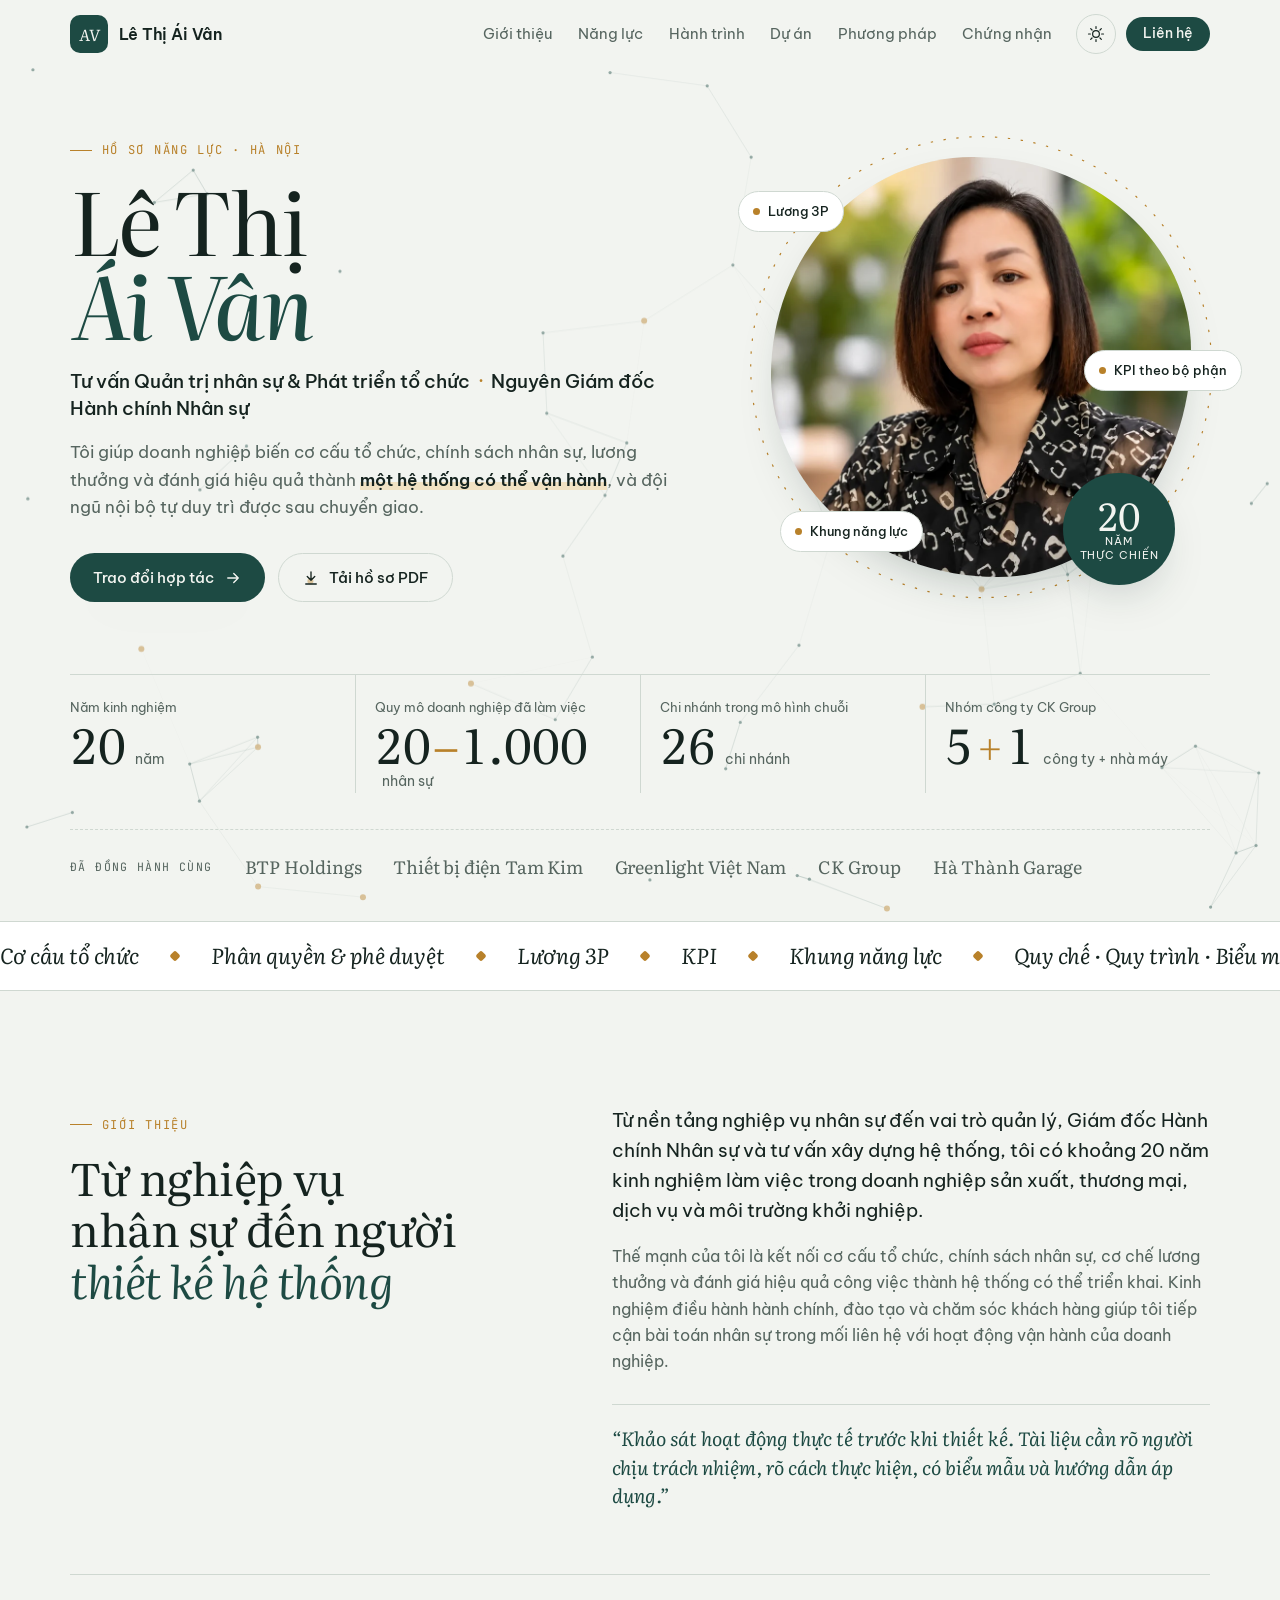
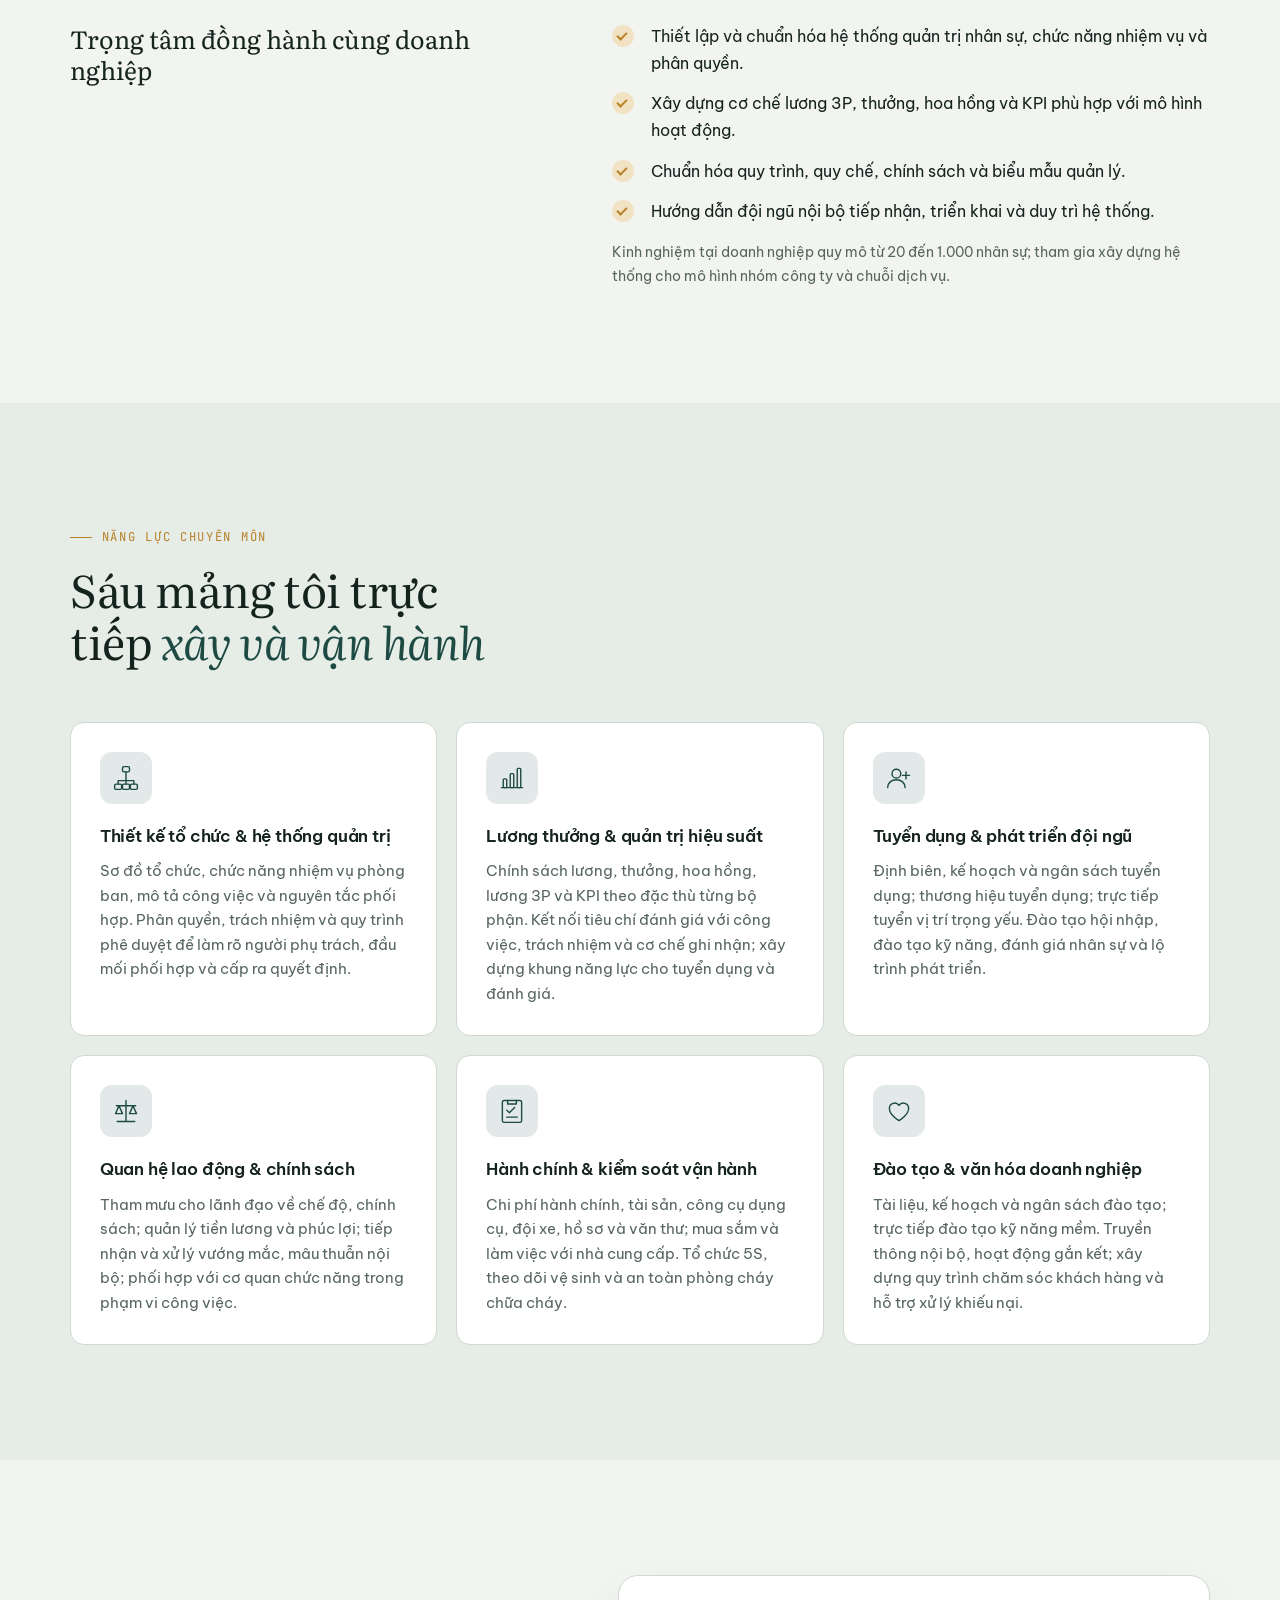
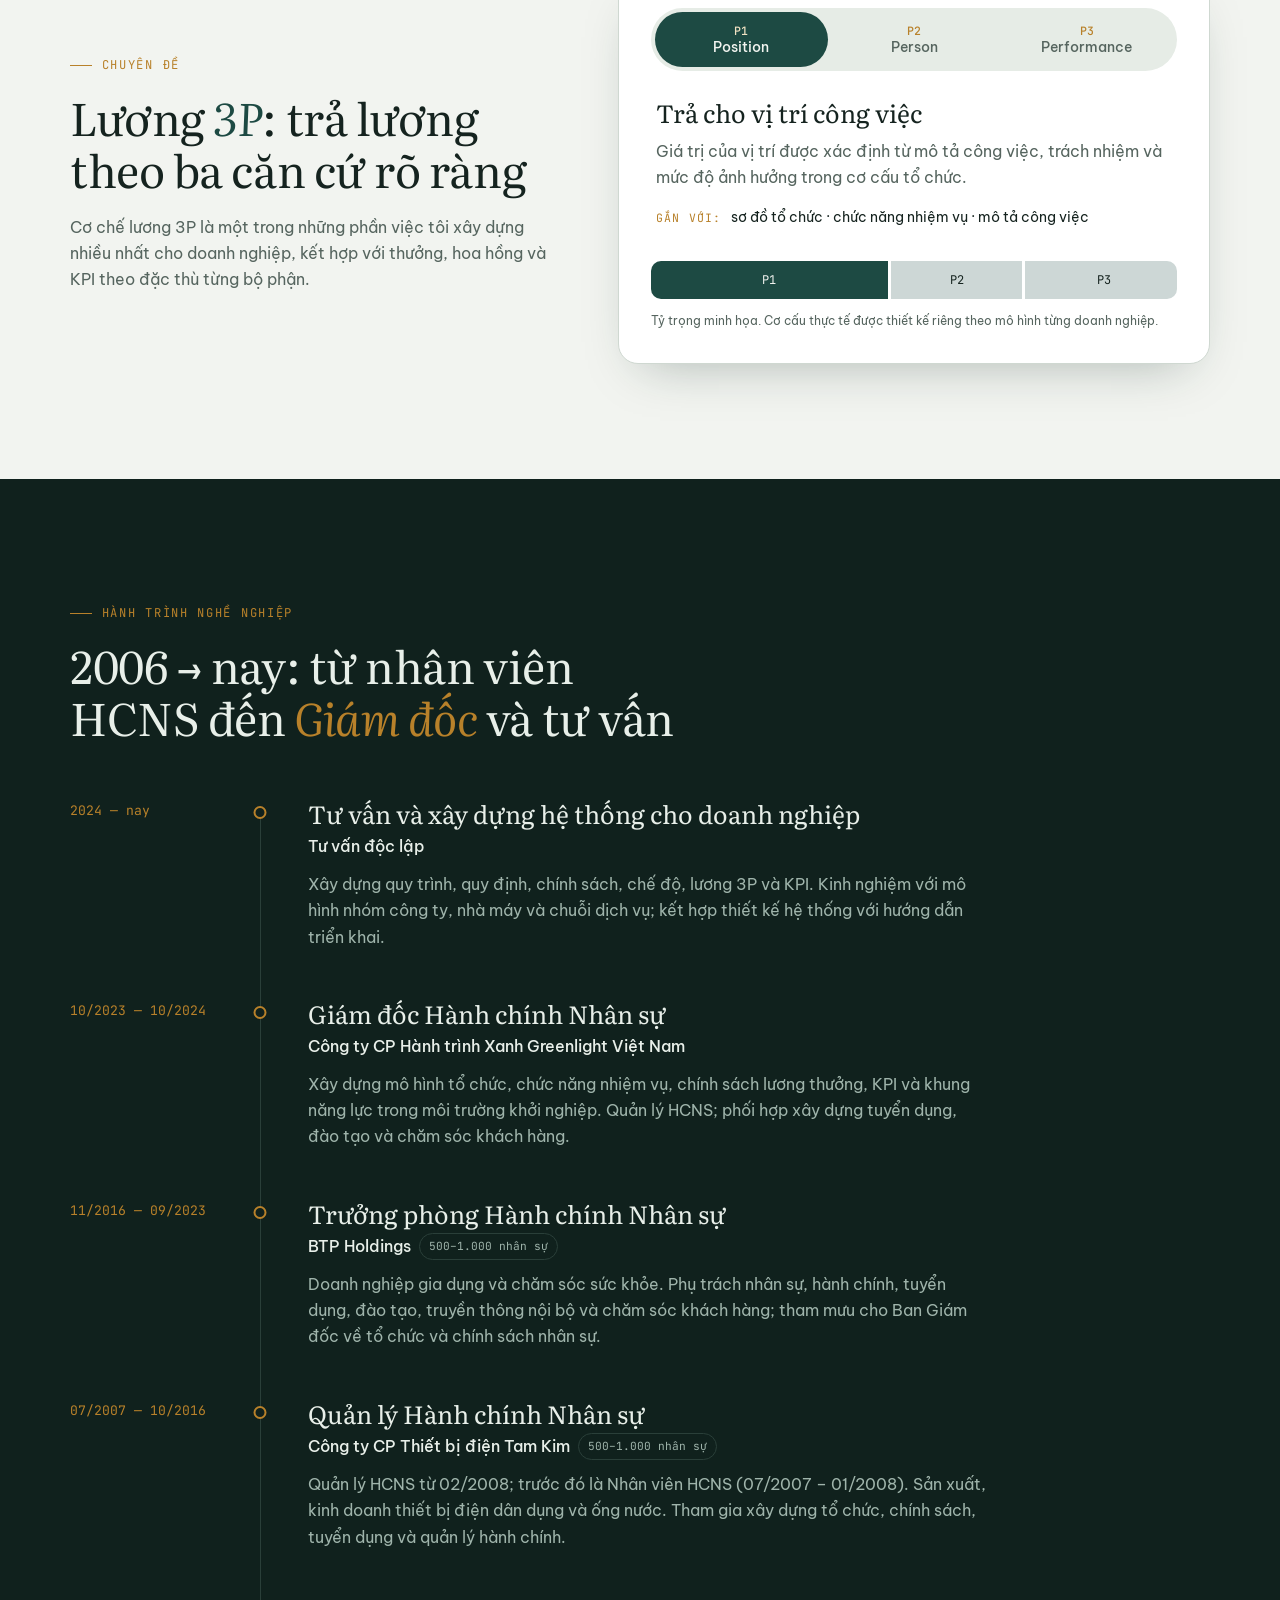
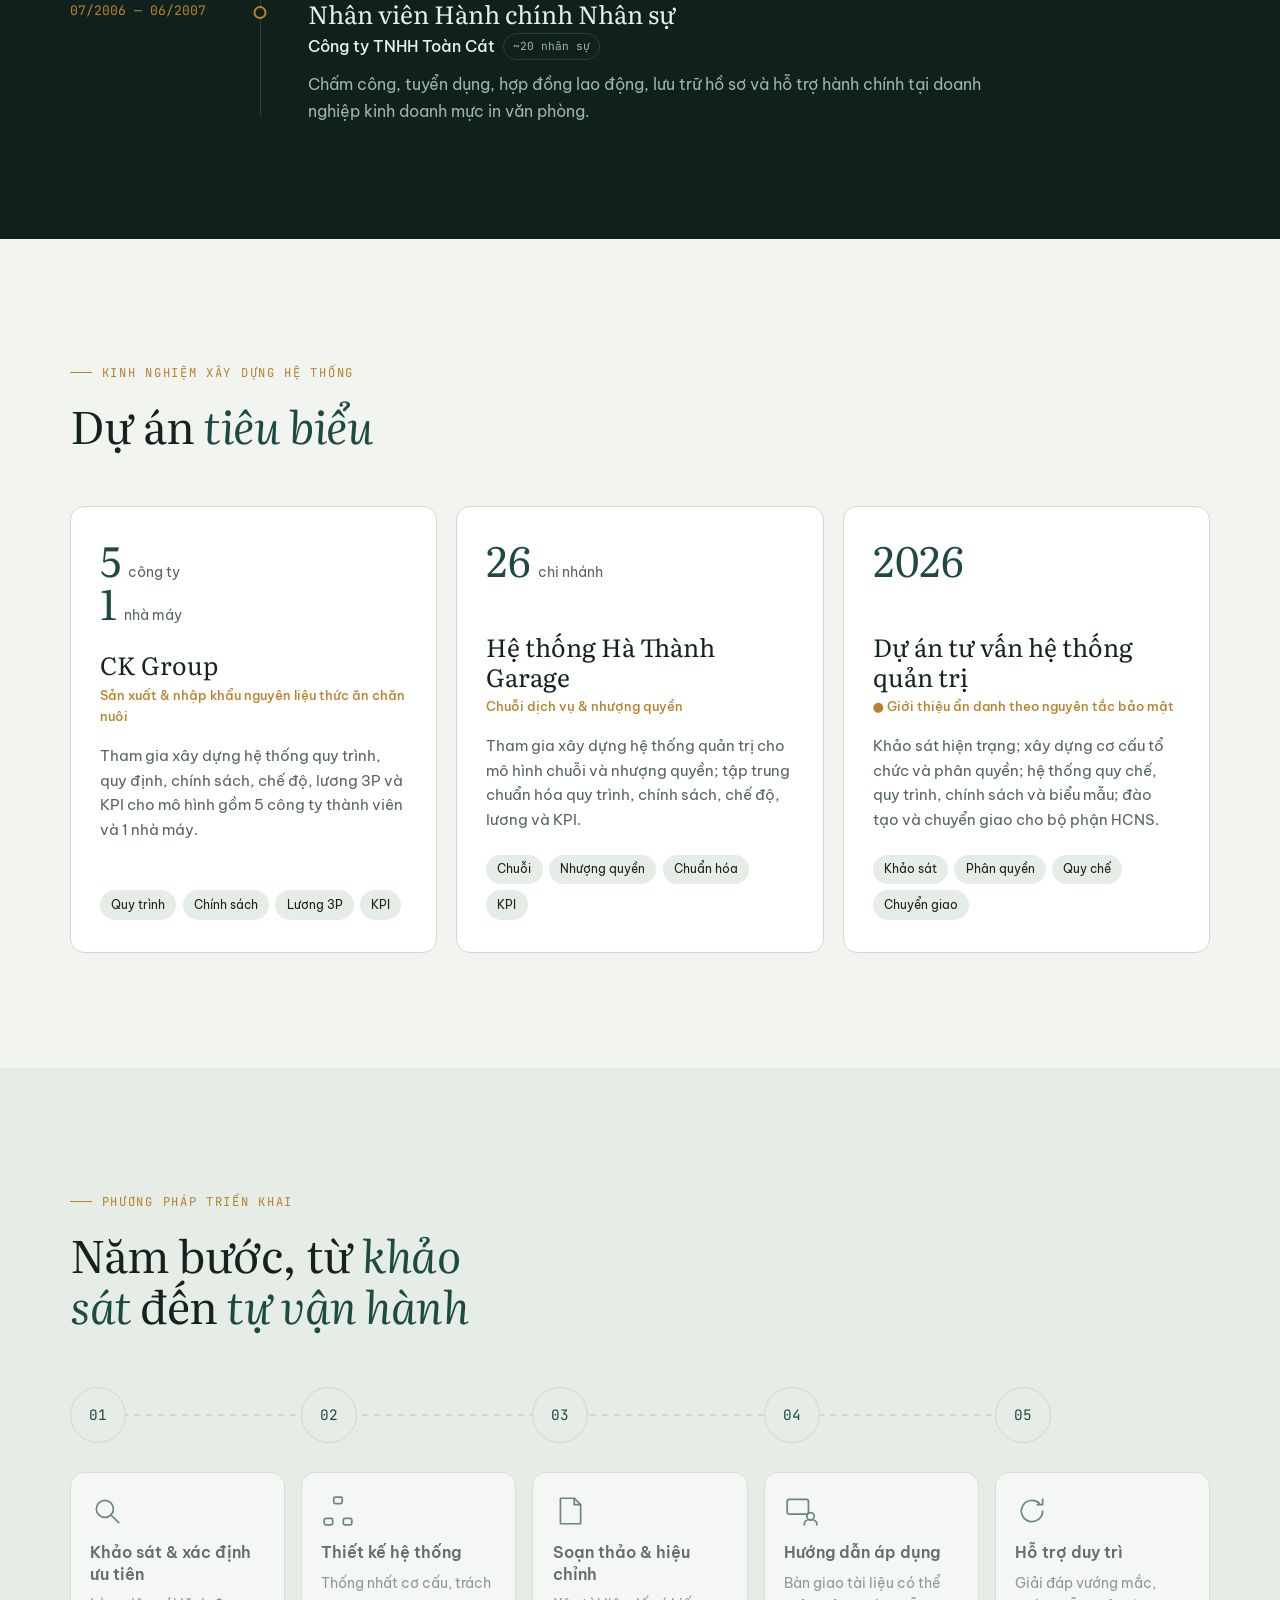
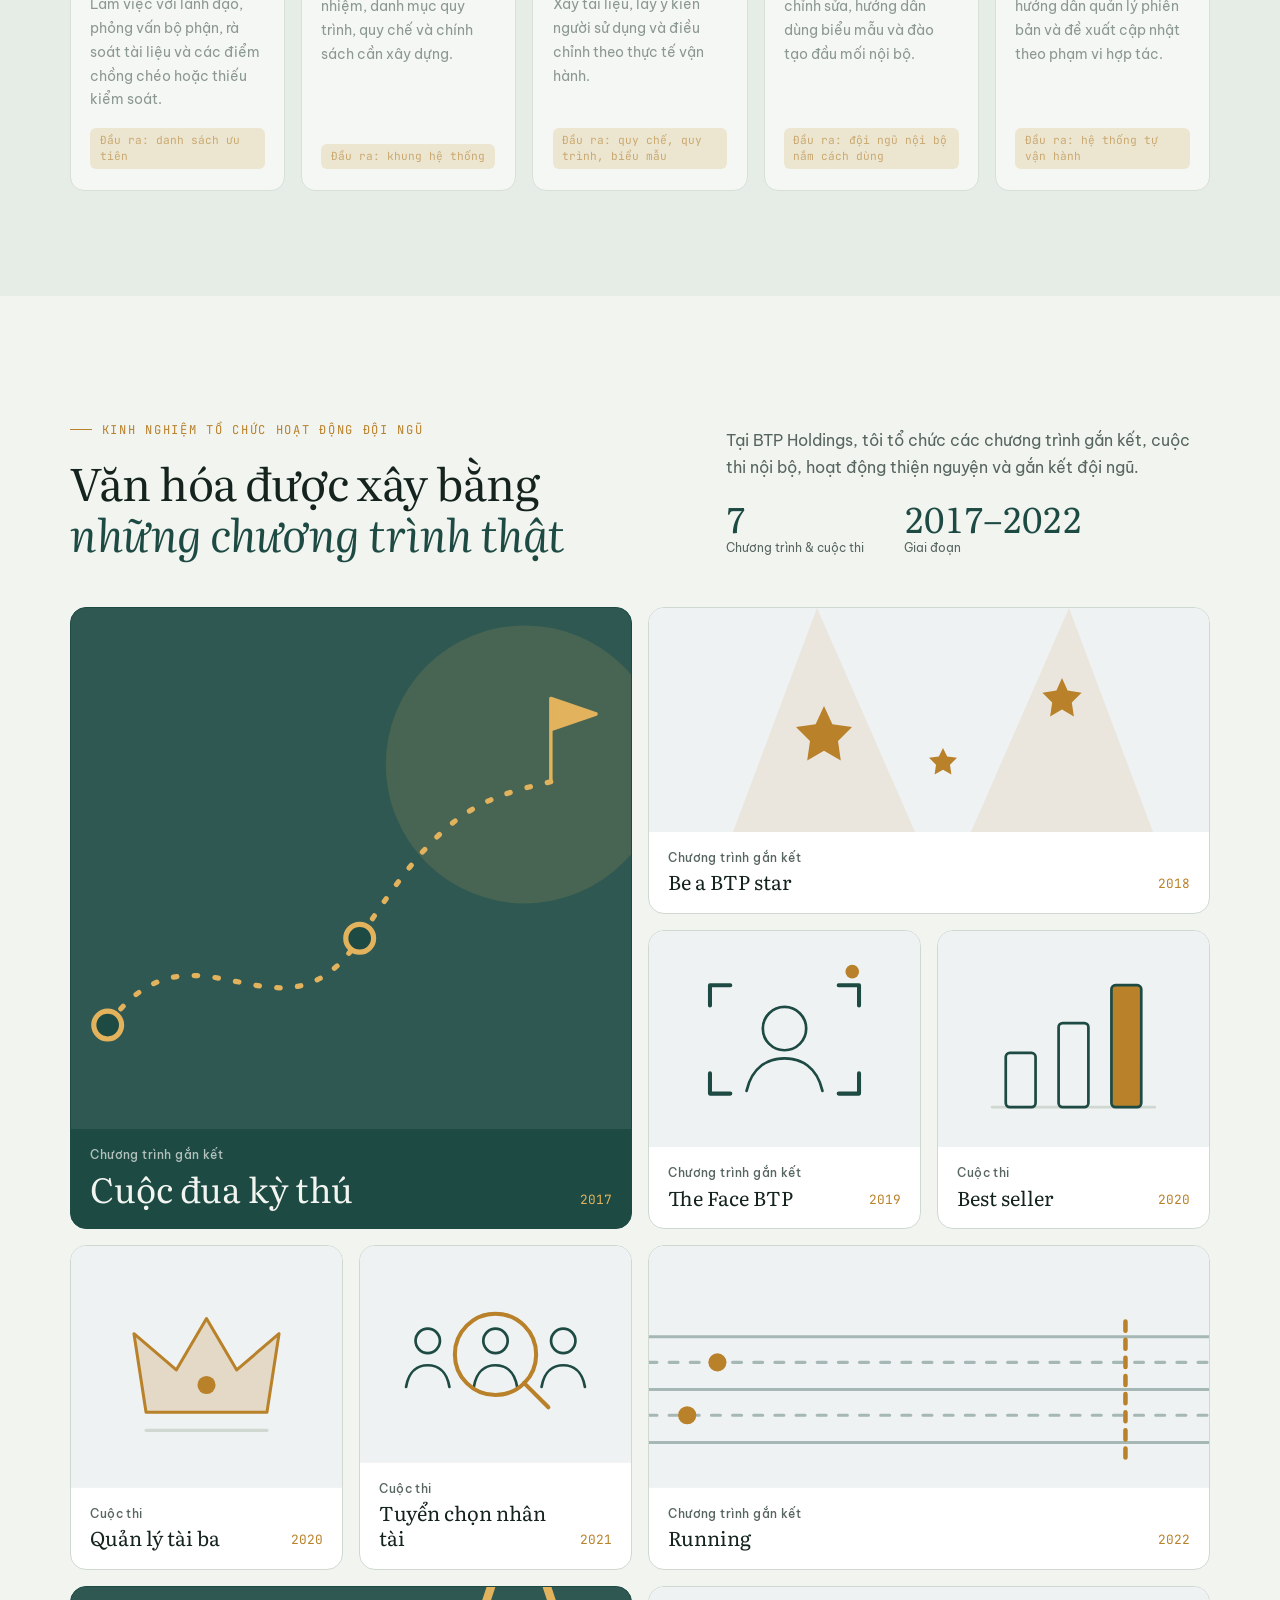
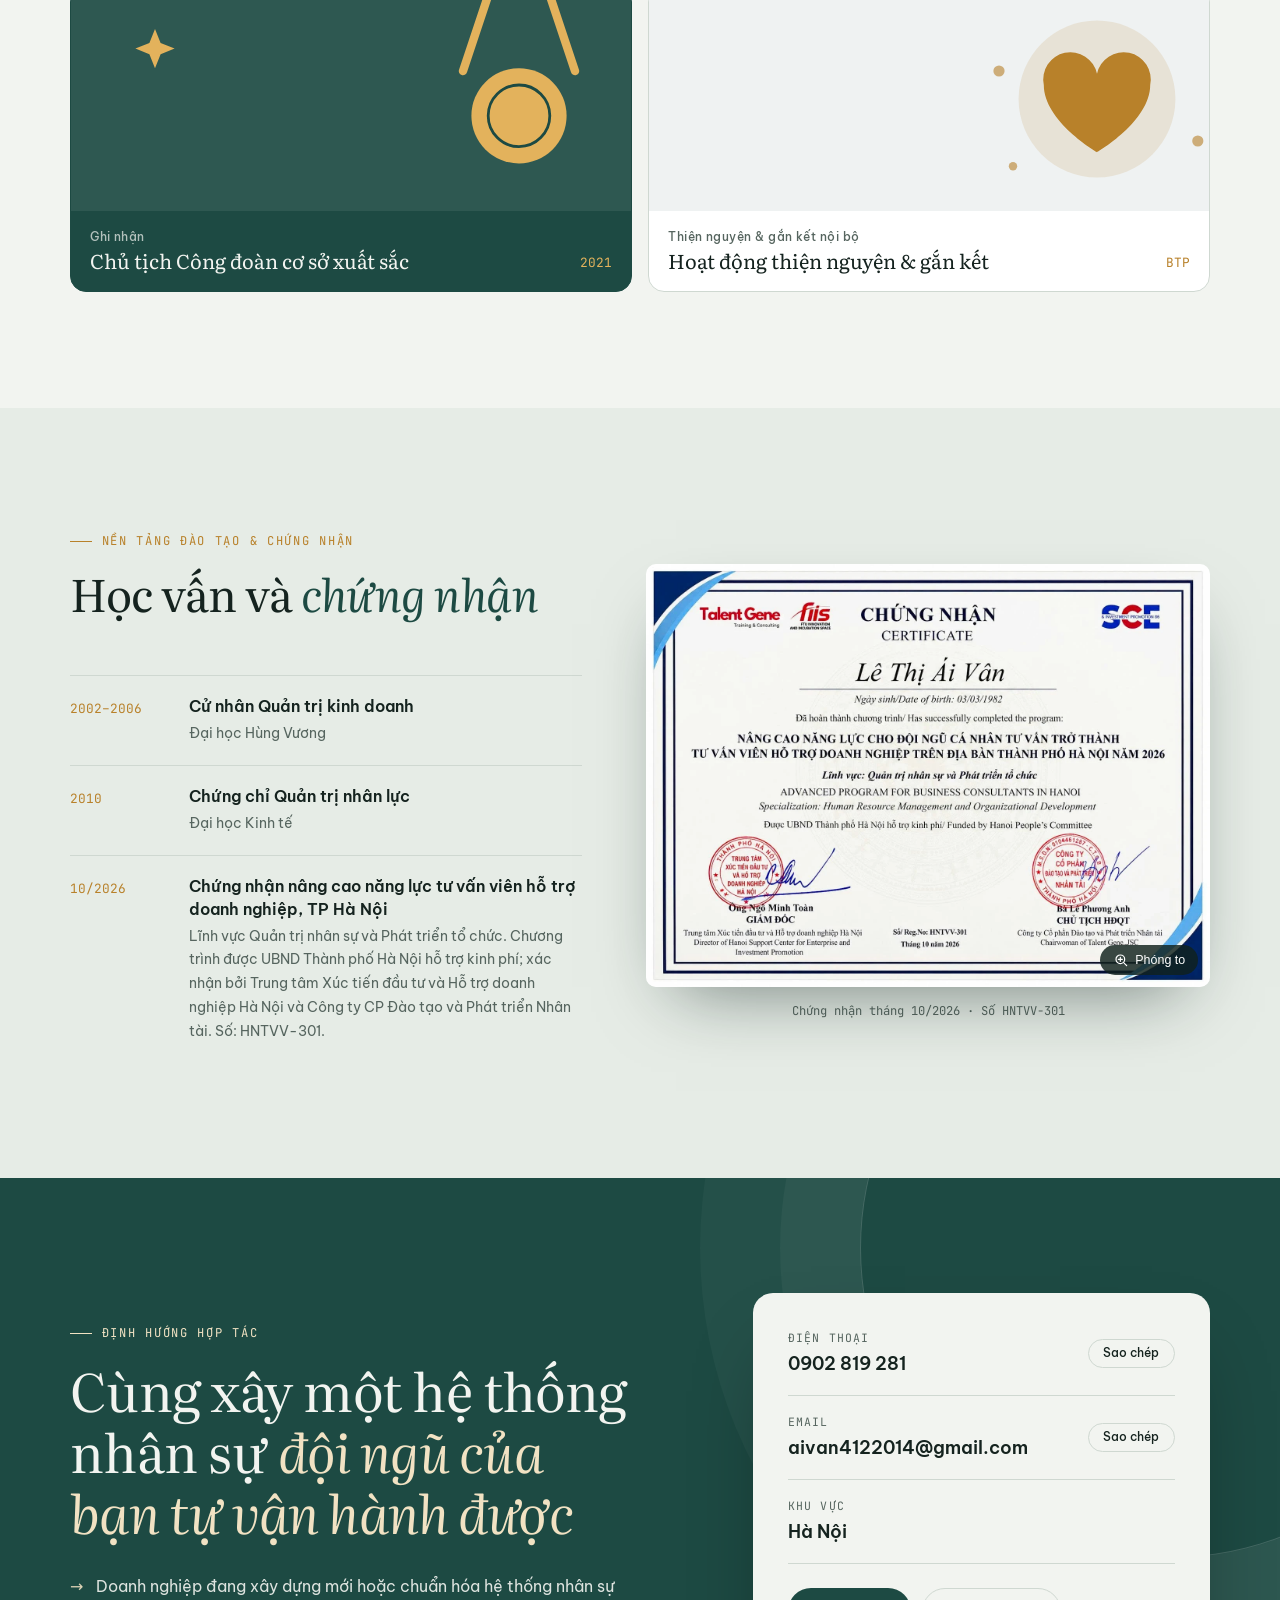
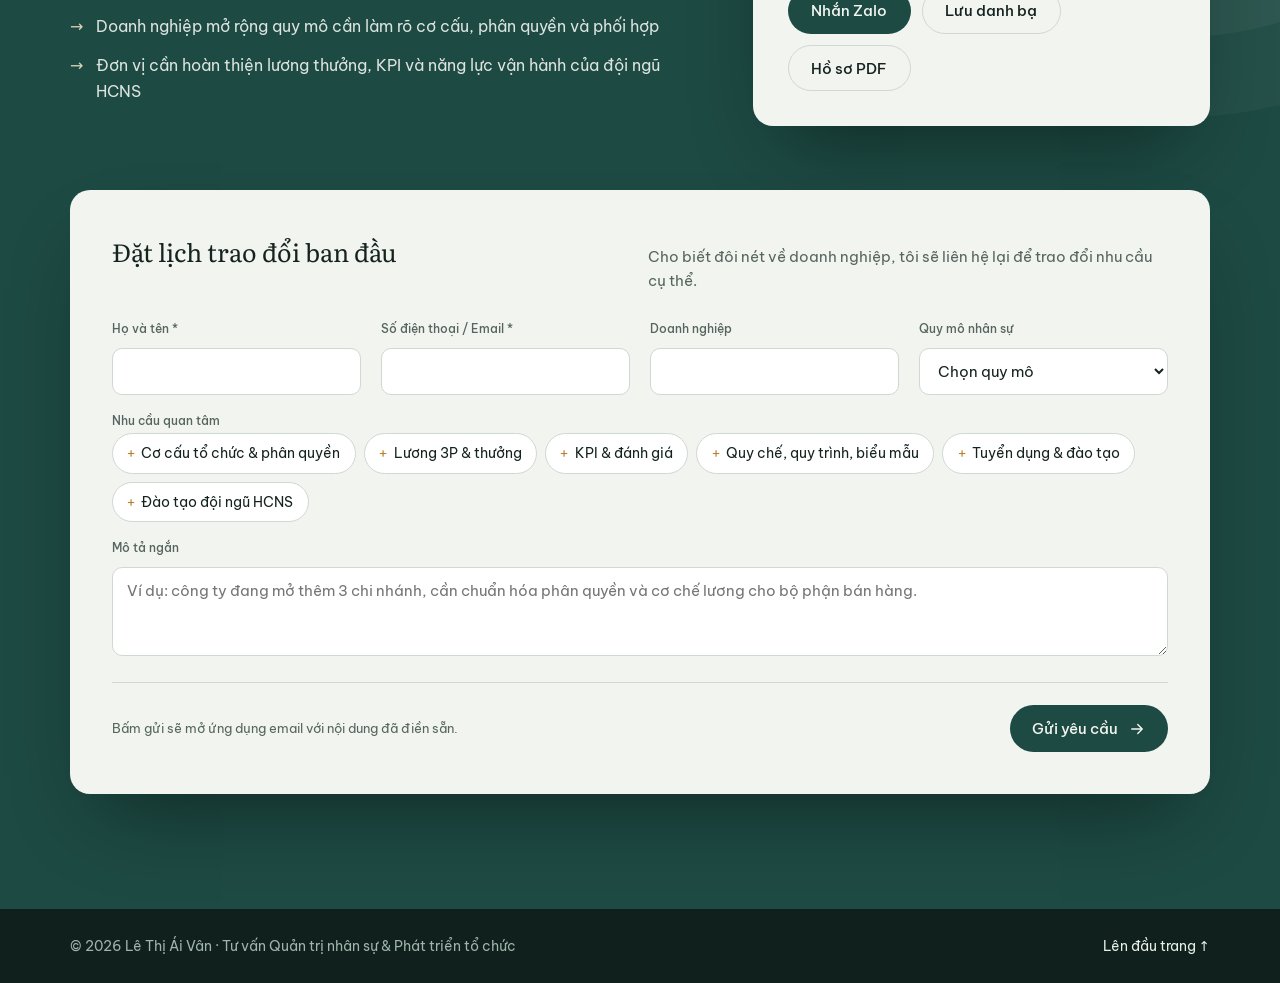
==== commit a0edced2: "Animate the 5-step method and redesign the culture section - Method: scroll-driven progress track wi" ====
--- a/index.html
+++ b/index.html
@@ -352,54 +352,215 @@
         <p class="eyebrow">Phương pháp triển khai</p>
         <h2 class="h2">Năm bước, từ <em>khảo sát</em> đến <em>tự vận hành</em></h2>
       </div>
-      <ol class="steps" id="steps">
-        <li class="step reveal">
-          <span class="step__n">01</span>
-          <h3>Khảo sát &amp; xác định ưu tiên</h3>
-          <p>Làm việc với lãnh đạo, phỏng vấn bộ phận, rà soát tài liệu và các điểm chồng chéo hoặc thiếu kiểm soát.</p>
-        </li>
-        <li class="step reveal">
-          <span class="step__n">02</span>
-          <h3>Thiết kế hệ thống</h3>
-          <p>Thống nhất cơ cấu, trách nhiệm, danh mục quy trình, quy chế và chính sách cần xây dựng.</p>
-        </li>
-        <li class="step reveal">
-          <span class="step__n">03</span>
-          <h3>Soạn thảo &amp; hiệu chỉnh</h3>
-          <p>Xây tài liệu, lấy ý kiến người sử dụng và điều chỉnh theo thực tế vận hành.</p>
-        </li>
-        <li class="step reveal">
-          <span class="step__n">04</span>
-          <h3>Hướng dẫn áp dụng</h3>
-          <p>Bàn giao tài liệu có thể chỉnh sửa, hướng dẫn dùng biểu mẫu và đào tạo đầu mối nội bộ.</p>
-        </li>
-        <li class="step reveal">
-          <span class="step__n">05</span>
-          <h3>Hỗ trợ duy trì</h3>
-          <p>Giải đáp vướng mắc, hướng dẫn quản lý phiên bản và đề xuất cập nhật theo phạm vi hợp tác.</p>
-        </li>
-      </ol>
+      <div class="method" id="method">
+        <div class="method__track" aria-hidden="true"><i class="method__fill"></i><b class="method__dot"></b></div>
+        <ol class="steps" id="steps">
+          <li class="step">
+            <span class="step__n"><span class="step__ring"></span>01</span>
+            <div class="step__card">
+              <svg class="step__ico" viewBox="0 0 32 32" aria-hidden="true"><circle cx="14" cy="14" r="8"/><path d="M20 20l7 7"/><path class="draw" d="M10 14h8M14 10v8"/></svg>
+              <h3>Khảo sát &amp; xác định ưu tiên</h3>
+              <p>Làm việc với lãnh đạo, phỏng vấn bộ phận, rà soát tài liệu và các điểm chồng chéo hoặc thiếu kiểm soát.</p>
+              <span class="step__out">Đầu ra: danh sách ưu tiên</span>
+            </div>
+          </li>
+          <li class="step">
+            <span class="step__n"><span class="step__ring"></span>02</span>
+            <div class="step__card">
+              <svg class="step__ico" viewBox="0 0 32 32" aria-hidden="true"><rect x="12" y="3" width="8" height="6" rx="1.5"/><rect x="3" y="23" width="8" height="6" rx="1.5"/><rect x="21" y="23" width="8" height="6" rx="1.5"/><path class="draw" d="M16 9v7M7 23v-7h18v7"/></svg>
+              <h3>Thiết kế hệ thống</h3>
+              <p>Thống nhất cơ cấu, trách nhiệm, danh mục quy trình, quy chế và chính sách cần xây dựng.</p>
+              <span class="step__out">Đầu ra: khung hệ thống</span>
+            </div>
+          </li>
+          <li class="step">
+            <span class="step__n"><span class="step__ring"></span>03</span>
+            <div class="step__card">
+              <svg class="step__ico" viewBox="0 0 32 32" aria-hidden="true"><path d="M7 4h13l6 6v18H7z"/><path d="M20 4v6h6"/><path class="draw" d="M11 16h11M11 21h8"/></svg>
+              <h3>Soạn thảo &amp; hiệu chỉnh</h3>
+              <p>Xây tài liệu, lấy ý kiến người sử dụng và điều chỉnh theo thực tế vận hành.</p>
+              <span class="step__out">Đầu ra: quy chế, quy trình, biểu mẫu</span>
+            </div>
+          </li>
+          <li class="step">
+            <span class="step__n"><span class="step__ring"></span>04</span>
+            <div class="step__card">
+              <svg class="step__ico" viewBox="0 0 32 32" aria-hidden="true"><rect x="3" y="5" width="20" height="14" rx="2"/><circle cx="25" cy="21" r="3.5"/><path d="M19 29c0-3.5 2.7-5 6-5s6 1.5 6 5"/><path class="draw" d="M8 10h10M8 14h6"/></svg>
+              <h3>Hướng dẫn áp dụng</h3>
+              <p>Bàn giao tài liệu có thể chỉnh sửa, hướng dẫn dùng biểu mẫu và đào tạo đầu mối nội bộ.</p>
+              <span class="step__out">Đầu ra: đội ngũ nội bộ nắm cách dùng</span>
+            </div>
+          </li>
+          <li class="step">
+            <span class="step__n"><span class="step__ring"></span>05</span>
+            <div class="step__card">
+              <svg class="step__ico" viewBox="0 0 32 32" aria-hidden="true"><path d="M26 16a10 10 0 1 1-3-7.1"/><path d="M26 5v5h-5"/><path class="draw" d="M11 16l4 4 7-8"/></svg>
+              <h3>Hỗ trợ duy trì</h3>
+              <p>Giải đáp vướng mắc, hướng dẫn quản lý phiên bản và đề xuất cập nhật theo phạm vi hợp tác.</p>
+              <span class="step__out">Đầu ra: hệ thống tự vận hành</span>
+            </div>
+          </li>
+        </ol>
+      </div>
     </div>
   </section>
 
   <!-- CULTURE -->
   <section class="section" id="doi-ngu">
-    <div class="wrap culture">
-      <div class="culture__head reveal">
-        <p class="eyebrow">Kinh nghiệm tổ chức hoạt động đội ngũ</p>
-        <h2 class="h2">Văn hóa được xây bằng <em>những chương trình thật</em></h2>
-        <p>Tại BTP Holdings, tôi tổ chức các chương trình gắn kết, cuộc thi nội bộ, hoạt động thiện nguyện và gắn kết đội ngũ.</p>
-      </div>
-      <ul class="events reveal">
-        <li><span class="events__y">2017</span>Cuộc đua kỳ thú</li>
-        <li><span class="events__y">2018</span>Be a BTP star</li>
-        <li><span class="events__y">2019</span>The Face BTP</li>
-        <li><span class="events__y">2020</span>Best seller</li>
-        <li><span class="events__y">2020</span>Quản lý tài ba</li>
-        <li><span class="events__y">2021</span>Tuyển chọn nhân tài</li>
-        <li><span class="events__y">2022</span>Running</li>
-        <li class="events__award"><span class="events__y">2021</span>Chủ tịch Công đoàn cơ sở xuất sắc</li>
-      </ul>
+    <div class="wrap">
+      <div class="culture__top">
+        <div class="culture__head reveal">
+          <p class="eyebrow">Kinh nghiệm tổ chức hoạt động đội ngũ</p>
+          <h2 class="h2">Văn hóa được xây bằng <em>những chương trình thật</em></h2>
+        </div>
+        <div class="culture__meta reveal">
+          <p>Tại BTP Holdings, tôi tổ chức các chương trình gắn kết, cuộc thi nội bộ, hoạt động thiện nguyện và gắn kết đội ngũ.</p>
+          <dl class="culture__nums">
+            <div><dt>Chương trình &amp; cuộc thi</dt><dd>7</dd></div>
+            <div><dt>Giai đoạn</dt><dd>2017–2022</dd></div>
+          </dl>
+        </div>
+      </div>
+
+      <div class="bento">
+        <article class="tile tile--hero reveal">
+          <svg class="art art--race" viewBox="0 0 400 300" preserveAspectRatio="xMidYMid slice" aria-hidden="true">
+            <rect class="a-bg" width="400" height="300"/>
+            <circle class="a-soft" cx="300" cy="90" r="80"/>
+            <path class="a-route" d="M60 240 C 110 170, 160 260, 205 190 S 270 110, 315 100"/>
+            <circle class="a-pin" cx="60" cy="240" r="8"/>
+            <circle class="a-pin" cx="205" cy="190" r="8"/>
+            <path class="a-flag" d="M315 100 V52 l26 9 -26 9"/>
+          </svg>
+          <div class="tile__body">
+            <span class="tile__cat">Chương trình gắn kết</span>
+            <span class="tile__year">2017</span>
+            <h3>Cuộc đua kỳ thú</h3>
+          </div>
+        </article>
+
+        <article class="tile tile--wide reveal">
+          <svg class="art art--star" viewBox="0 0 400 160" preserveAspectRatio="xMidYMid slice" aria-hidden="true">
+            <rect class="a-bg" width="400" height="160"/>
+            <path class="a-beam" d="M120 0 L60 160 H190 Z"/>
+            <path class="a-beam" d="M300 0 L230 160 H360 Z"/>
+            <path class="a-starshape s1" d="M125 70 l6 13 14 2 -10 10 2 14 -12 -7 -12 7 2 -14 -10 -10 14 -2z"/>
+            <path class="a-starshape s2" d="M295 50 l4 9 10 1.5 -7 7 1.5 10 -8.5 -5 -8.5 5 1.5 -10 -7 -7 10 -1.5z"/>
+            <path class="a-starshape s3" d="M210 100 l3 6 7 1 -5 5 1 7 -6 -3.5 -6 3.5 1 -7 -5 -5 7 -1z"/>
+          </svg>
+          <div class="tile__body">
+            <span class="tile__cat">Chương trình gắn kết</span>
+            <span class="tile__year">2018</span>
+            <h3>Be a BTP star</h3>
+          </div>
+        </article>
+
+        <article class="tile reveal">
+          <svg class="art art--face" viewBox="0 0 200 160" preserveAspectRatio="xMidYMid slice" aria-hidden="true">
+            <rect class="a-bg" width="200" height="160"/>
+            <path class="a-corner" d="M60 40 h-15 v15 M140 40 h15 v15 M60 120 h-15 v-15 M140 120 h15 v-15"/>
+            <circle class="a-head" cx="100" cy="72" r="16"/>
+            <path class="a-head" d="M72 118 c4 -18 16 -24 28 -24 s24 6 28 24"/>
+            <circle class="a-flash" cx="150" cy="30" r="5"/>
+          </svg>
+          <div class="tile__body">
+            <span class="tile__cat">Chương trình gắn kết</span>
+            <span class="tile__year">2019</span>
+            <h3>The Face BTP</h3>
+          </div>
+        </article>
+
+        <article class="tile reveal">
+          <svg class="art art--bars" viewBox="0 0 200 160" preserveAspectRatio="xMidYMid slice" aria-hidden="true">
+            <rect class="a-bg" width="200" height="160"/>
+            <path class="a-base" d="M40 130 H160"/>
+            <rect class="a-bar b1" x="50" y="90" width="22" height="40" rx="3"/>
+            <rect class="a-bar b2" x="89" y="68" width="22" height="62" rx="3"/>
+            <rect class="a-bar b3" x="128" y="40" width="22" height="90" rx="3"/>
+          </svg>
+          <div class="tile__body">
+            <span class="tile__cat">Cuộc thi</span>
+            <span class="tile__year">2020</span>
+            <h3>Best seller</h3>
+          </div>
+        </article>
+
+        <article class="tile reveal">
+          <svg class="art art--crown" viewBox="0 0 200 160" preserveAspectRatio="xMidYMid slice" aria-hidden="true">
+            <rect class="a-bg" width="200" height="160"/>
+            <path class="a-crown" d="M60 110 L52 58 L80 82 L100 48 L120 82 L148 58 L140 110 Z"/>
+            <path class="a-base" d="M60 122 H140"/>
+            <circle class="a-gem" cx="100" cy="92" r="6"/>
+          </svg>
+          <div class="tile__body">
+            <span class="tile__cat">Cuộc thi</span>
+            <span class="tile__year">2020</span>
+            <h3>Quản lý tài ba</h3>
+          </div>
+        </article>
+
+        <article class="tile reveal">
+          <svg class="art art--talent" viewBox="0 0 200 160" preserveAspectRatio="xMidYMid slice" aria-hidden="true">
+            <rect class="a-bg" width="200" height="160"/>
+            <g class="a-people">
+              <circle cx="50" cy="70" r="9"/><path d="M34 104 c2 -12 9 -16 16 -16 s14 4 16 16"/>
+              <circle cx="100" cy="70" r="9"/><path d="M84 104 c2 -12 9 -16 16 -16 s14 4 16 16"/>
+              <circle cx="150" cy="70" r="9"/><path d="M134 104 c2 -12 9 -16 16 -16 s14 4 16 16"/>
+            </g>
+            <g class="a-lens"><circle cx="100" cy="80" r="30"/><path d="M121 101 l18 18"/></g>
+          </svg>
+          <div class="tile__body">
+            <span class="tile__cat">Cuộc thi</span>
+            <span class="tile__year">2021</span>
+            <h3>Tuyển chọn nhân tài</h3>
+          </div>
+        </article>
+
+        <article class="tile tile--wide reveal">
+          <svg class="art art--run" viewBox="0 0 400 160" preserveAspectRatio="xMidYMid slice" aria-hidden="true">
+            <rect class="a-bg" width="400" height="160"/>
+            <path class="a-lane" d="M0 60 H400 M0 95 H400 M0 130 H400"/>
+            <path class="a-lane a-lane--dash" d="M0 77 H400 M0 112 H400"/>
+            <path class="a-finish" d="M330 50 V140"/>
+            <circle class="a-runner r1" cx="60" cy="77" r="6"/>
+            <circle class="a-runner r2" cx="40" cy="112" r="6"/>
+          </svg>
+          <div class="tile__body">
+            <span class="tile__cat">Chương trình gắn kết</span>
+            <span class="tile__year">2022</span>
+            <h3>Running</h3>
+          </div>
+        </article>
+
+        <article class="tile tile--wide tile--award reveal">
+          <svg class="art art--medal" viewBox="0 0 400 160" preserveAspectRatio="xMidYMid slice" aria-hidden="true">
+            <rect class="a-bg" width="400" height="160"/>
+            <path class="a-ribbon" d="M300 0 L280 60 M340 0 L360 60"/>
+            <circle class="a-medal" cx="320" cy="92" r="34"/>
+            <circle class="a-medal-in" cx="320" cy="92" r="22"/>
+            <path class="a-shine" d="M60 30 l4 10 10 4 -10 4 -4 10 -4 -10 -10 -4 10 -4z"/>
+          </svg>
+          <div class="tile__body">
+            <span class="tile__cat">Ghi nhận</span>
+            <span class="tile__year">2021</span>
+            <h3>Chủ tịch Công đoàn cơ sở xuất sắc</h3>
+          </div>
+        </article>
+
+        <article class="tile tile--wide reveal">
+          <svg class="art art--heart" viewBox="0 0 400 160" preserveAspectRatio="xMidYMid slice" aria-hidden="true">
+            <rect class="a-bg" width="400" height="160"/>
+            <circle class="a-soft" cx="320" cy="80" r="56"/>
+            <path class="a-heart" d="M320 118 s-38 -22 -38 -48 a19 19 0 0 1 38 -8 a19 19 0 0 1 38 8 c0 26 -38 48 -38 48z"/>
+            <g class="a-hands"><circle cx="250" cy="60" r="4"/><circle cx="392" cy="110" r="4"/><circle cx="260" cy="128" r="3"/></g>
+          </svg>
+          <div class="tile__body">
+            <span class="tile__cat">Thiện nguyện &amp; gắn kết nội bộ</span>
+            <span class="tile__year">BTP</span>
+            <h3>Hoạt động thiện nguyện &amp; gắn kết</h3>
+          </div>
+        </article>
+      </div>
     </div>
   </section>
 
--- a/styles.css
+++ b/styles.css
@@ -10,6 +10,7 @@
   --pine-2: #2b6a5f;
   --brass: #b8812a;
   --brass-soft: #f1e2c3;
+  --on-pine-ac: #e3b25c;
   --ink-bg: #10211d;
   --ink-fg: #e8efe9;
   --ink-muted: #9fb4ab;
@@ -35,7 +36,7 @@
 @media (prefers-color-scheme: dark) {
   :root:not([data-theme="light"]) {
     --bg: #0d1614; --surface: #142320; --tint: #11201c; --fg: #e6eee9; --muted: #9db0a8; --line: #263a35;
-    --pine: #7cc2b2; --pine-2: #5aa595; --brass: #e2b25c; --brass-soft: #3a2f1b;
+    --pine: #7cc2b2; --pine-2: #5aa595; --brass: #e2b25c; --brass-soft: #3a2f1b; --on-pine-ac: #7a4d0c;
     --ink-bg: #08100e; --ink-fg: #e6eee9; --ink-muted: #8fa59c; --ink-line: #1f302b;
     --shadow: 0 20px 50px -24px rgba(0, 0, 0, .7);
     color-scheme: dark;
@@ -43,7 +44,7 @@
 }
 :root[data-theme="dark"] {
   --bg: #0d1614; --surface: #142320; --tint: #11201c; --fg: #e6eee9; --muted: #9db0a8; --line: #263a35;
-  --pine: #7cc2b2; --pine-2: #5aa595; --brass: #e2b25c; --brass-soft: #3a2f1b;
+  --pine: #7cc2b2; --pine-2: #5aa595; --brass: #e2b25c; --brass-soft: #3a2f1b; --on-pine-ac: #7a4d0c;
   --ink-bg: #08100e; --ink-fg: #e6eee9; --ink-muted: #8fa59c; --ink-line: #1f302b;
   --shadow: 0 20px 50px -24px rgba(0, 0, 0, .7);
   color-scheme: dark;
@@ -377,36 +378,136 @@
 .pills { list-style: none; padding: 0; margin: auto 0 0; display: flex; flex-wrap: wrap; gap: .4rem; }
 .pills li { font-size: .75rem; padding: .3rem .7rem; border-radius: 999px; background: var(--tint); color: var(--fg); }
 
-/* STEPS */
+/* METHOD: steps light up along a scroll-driven track */
+.method { position: relative; --p: 0; }
+.method__track {
+  position: absolute; top: 27px; left: 28px; right: 28px; height: 2px; border-radius: 2px;
+  background: repeating-linear-gradient(90deg, var(--line) 0 6px, transparent 6px 12px);
+}
+.method__fill {
+  position: absolute; inset: 0; border-radius: inherit; transform-origin: left; transform: scaleX(var(--p));
+  background: linear-gradient(90deg, var(--pine), var(--brass));
+}
+.method__dot {
+  position: absolute; top: 50%; left: calc(var(--p) * 100%); width: 14px; height: 14px; margin: -7px 0 0 -7px; border-radius: 50%;
+  background: var(--brass); box-shadow: 0 0 0 6px color-mix(in srgb, var(--brass) 25%, transparent), 0 0 24px var(--brass);
+  opacity: calc(var(--p) * 30); transition: opacity .3s;
+}
 .steps { list-style: none; margin: 0; padding: 0; display: grid; grid-template-columns: repeat(5, 1fr); gap: 1rem; position: relative; }
-.steps::before {
-  content: ""; position: absolute; top: 27px; left: 28px; right: 28px; height: 1px;
-  background: repeating-linear-gradient(90deg, var(--line) 0 6px, transparent 6px 12px);
-}
-.step { min-width: 0; position: relative; }
+.step { min-width: 0; position: relative; display: flex; flex-direction: column; }
 .step__n {
-  width: 56px; height: 56px; border-radius: 50%; display: grid; place-items: center; position: relative; z-index: 1;
+  width: 56px; height: 56px; border-radius: 50%; display: grid; place-items: center; position: relative; z-index: 1; flex: none;
   background: var(--tint); border: 1px solid var(--line); font-family: var(--f-mono); font-size: .9rem; color: var(--pine);
-  margin-bottom: 1.2rem; transition: background .4s, color .4s, transform .4s var(--ease), border-color .4s;
-}
-.step:hover .step__n, .step.lit .step__n { background: var(--pine); color: var(--bg); border-color: var(--pine); transform: scale(1.08); }
+  margin-bottom: 1.2rem; transition: background .5s, color .5s, transform .5s var(--ease), border-color .5s;
+}
+.step__ring { position: absolute; inset: -1px; border-radius: 50%; border: 2px solid var(--brass); opacity: 0; }
+.step__card {
+  flex: 1; display: flex; flex-direction: column; padding: 1.3rem 1.2rem; border-radius: var(--radius);
+  background: var(--surface); border: 1px solid var(--line); min-width: 0;
+  transition: transform .6s var(--ease), border-color .5s, box-shadow .6s var(--ease), opacity .6s;
+}
+.step__ico { width: 34px; height: 34px; margin-bottom: .9rem; fill: none; stroke: var(--pine); stroke-width: 1.6; stroke-linecap: round; stroke-linejoin: round; }
+.step__ico .draw { stroke: var(--brass); stroke-width: 2; stroke-dasharray: 40; stroke-dashoffset: 0; }
 .step h3 { font-size: 1rem; font-weight: 600; margin: 0 0 .5rem; line-height: 1.35; }
-.step p { margin: 0; font-size: .9rem; color: var(--muted); }
-
-/* CULTURE */
-.culture { display: grid; grid-template-columns: .9fr 1.1fr; gap: clamp(2rem, 5vw, 5rem); align-items: start; }
-.culture__head { min-width: 0; }
-.culture__head p:not(.eyebrow) { color: var(--muted); margin: 1.2rem 0 0; max-width: 50ch; }
-.events { list-style: none; padding: 0; margin: 0; display: grid; grid-template-columns: repeat(2, 1fr); gap: .8rem; }
-.events li {
-  display: flex; align-items: center; gap: 1rem; padding: 1rem 1.2rem; border-radius: 12px; border: 1px solid var(--line);
-  background: var(--surface); font-weight: 500; transition: transform .35s var(--ease), border-color .3s; min-width: 0;
-}
-.events li:hover { transform: translateX(6px); border-color: var(--brass); }
-.events__y { font-family: var(--f-mono); font-size: .78rem; color: var(--brass); flex: none; }
-.events__award { grid-column: 1 / -1; background: var(--pine) !important; color: var(--bg); border-color: var(--pine) !important; }
-.events__award .events__y { color: var(--brass-soft); }
-.events__award::after { content: "Ghi nhận"; margin-left: auto; font-family: var(--f-mono); font-size: .7rem; text-transform: uppercase; letter-spacing: .1em; opacity: .75; }
+.step p { margin: 0 0 1rem; font-size: .9rem; color: var(--muted); }
+.step__out {
+  margin-top: auto; align-self: flex-start; font-family: var(--f-mono); font-size: .7rem; line-height: 1.4; color: var(--brass);
+  padding: .3rem .6rem; border-radius: 6px; background: var(--brass-soft);
+}
+/* animated states (only when JS is running) */
+.method.js .step:not(.on) .step__card { opacity: .62; transform: translateY(10px); }
+.method.js .step:not(.on) .step__ico .draw { stroke-dashoffset: 40; }
+.method.js .step__ico .draw { transition: stroke-dashoffset 1s var(--ease) .2s; }
+.step.on .step__n { background: var(--pine); color: var(--bg); border-color: var(--pine); transform: scale(1.1); }
+.step.on .step__ring { animation: ring 1.2s var(--ease) 1; }
+.step.on .step__card { border-color: color-mix(in srgb, var(--brass) 45%, var(--line)); box-shadow: var(--shadow); }
+.step__card:hover { transform: translateY(-4px) !important; }
+@keyframes ring { 0% { opacity: .9; transform: scale(1); } 100% { opacity: 0; transform: scale(1.7); } }
+
+/* CULTURE: bento of illustrated programme tiles */
+.culture__top { display: grid; grid-template-columns: 1.1fr .9fr; gap: 1.5rem clamp(2rem, 5vw, 5rem); align-items: end; margin-bottom: clamp(2rem, 5vw, 3rem); }
+.culture__head, .culture__meta { min-width: 0; }
+.culture__meta p { color: var(--muted); margin: 0 0 1.2rem; max-width: 52ch; }
+.culture__nums { display: flex; flex-wrap: wrap; gap: 2.5rem; margin: 0; }
+.culture__nums div { display: flex; flex-direction: column-reverse; }
+.culture__nums dt { font-size: .78rem; color: var(--muted); }
+.culture__nums dd { margin: 0; font-family: var(--f-display); font-size: 2.2rem; line-height: 1.1; color: var(--pine); font-variant-numeric: tabular-nums; }
+
+.bento { display: grid; grid-template-columns: repeat(4, 1fr); grid-auto-rows: minmax(230px, auto); gap: 1rem; }
+.tile {
+  --t-bg: var(--surface); --t-art: color-mix(in srgb, var(--pine) 7%, var(--surface)); --t-ink: var(--pine); --t-ac: var(--brass);
+  --t-fg: var(--fg); --t-muted: var(--muted);
+  position: relative; display: flex; flex-direction: column; min-width: 0; overflow: hidden;
+  border-radius: calc(var(--radius) + 2px); border: 1px solid var(--line); background: var(--t-bg); color: var(--t-fg);
+  transition: transform .5s var(--ease), box-shadow .5s var(--ease), border-color .3s, opacity .9s var(--ease);
+}
+.tile:hover { transform: translateY(-5px); box-shadow: var(--shadow); border-color: color-mix(in srgb, var(--t-ac) 50%, var(--line)); }
+.tile--hero { grid-column: span 2; grid-row: span 2; }
+.tile--wide { grid-column: span 2; }
+.tile--hero, .tile--award {
+  --t-bg: var(--pine); --t-art: color-mix(in srgb, var(--bg) 8%, var(--pine)); --t-ink: color-mix(in srgb, var(--bg) 75%, var(--pine));
+  --t-ac: var(--on-pine-ac); --t-fg: var(--bg); --t-muted: color-mix(in srgb, var(--bg) 70%, var(--pine)); border-color: var(--pine);
+}
+.art { display: block; width: 100%; flex: 1; min-height: 130px; }
+.tile--hero .art { min-height: 300px; }
+.tile__body { padding: 1rem 1.2rem 1.15rem; display: grid; grid-template-columns: 1fr auto; gap: .15rem 1rem; align-items: baseline; }
+.tile__cat { font-size: .72rem; font-weight: 500; letter-spacing: .04em; color: var(--t-muted); }
+.tile__year { grid-row: span 2; align-self: end; font-family: var(--f-mono); font-size: .8rem; color: var(--t-ac); }
+.tile h3 { margin: 0; font-family: var(--f-display); font-weight: 400; font-size: 1.25rem; line-height: 1.25; }
+.tile--hero h3 { font-size: clamp(1.6rem, 1.2rem + 1.2vw, 2.2rem); }
+
+/* art primitives */
+.art .a-bg { fill: var(--t-art); }
+.art path, .art circle, .art rect:not(.a-bg) { fill: none; stroke: var(--t-ink); stroke-width: 2; stroke-linecap: round; stroke-linejoin: round; }
+.art .a-soft { fill: var(--t-ac); stroke: none; opacity: .14; }
+.art .a-route { stroke: var(--t-ac); stroke-width: 3; stroke-dasharray: 2 10; animation: march 1.6s linear infinite; }
+.art .a-pin { fill: var(--t-bg); stroke: var(--t-ac); stroke-width: 3; }
+.art .a-flag { fill: var(--t-ac); stroke: var(--t-ac); }
+.art .a-beam { fill: var(--t-ac); stroke: none; opacity: .1; }
+.art .a-starshape { fill: var(--t-ac); stroke: none; transform-box: fill-box; transform-origin: center; }
+.art .a-corner { stroke-width: 3; }
+.art .a-flash { fill: var(--t-ac); stroke: none; }
+.art .a-base { stroke: var(--line); }
+.art .a-bar { fill: var(--t-ink); stroke: none; transform-box: fill-box; transform-origin: bottom; }
+.art .a-bar.b3 { fill: var(--t-ac); }
+.art .a-crown { fill: color-mix(in srgb, var(--t-ac) 22%, transparent); stroke: var(--t-ac); transform-box: fill-box; transform-origin: bottom; }
+.art .a-gem { fill: var(--t-ac); stroke: none; }
+.art .a-lens circle, .art .a-lens path { stroke: var(--t-ac); stroke-width: 3; }
+.art .a-lens { transition: transform 1.2s var(--ease); }
+.art .a-lane { stroke: color-mix(in srgb, var(--t-ink) 35%, transparent); }
+.art .a-lane--dash { stroke-dasharray: 6 8; }
+.art .a-finish { stroke: var(--t-ac); stroke-width: 3; stroke-dasharray: 6 6; }
+.art .a-runner { fill: var(--t-ac); stroke: none; }
+.art .a-ribbon { stroke: var(--t-ac); stroke-width: 6; }
+.art .a-medal { fill: var(--t-ac); stroke: none; }
+.art .a-medal-in { stroke: var(--t-bg); stroke-width: 2; }
+.art .a-shine { fill: var(--t-ac); stroke: none; transform-box: fill-box; transform-origin: center; }
+.art .a-heart { fill: var(--t-ac); stroke: none; transform-box: fill-box; transform-origin: center; }
+.art .a-hands circle { fill: var(--t-ac); stroke: none; opacity: .6; }
+
+@keyframes march { to { stroke-dashoffset: -24; } }
+@keyframes twinkle { 0%, 100% { transform: scale(1) rotate(0); opacity: 1; } 50% { transform: scale(1.35) rotate(18deg); opacity: .7; } }
+@keyframes grow { from { transform: scaleY(.2); } }
+@keyframes bob { 0%, 100% { transform: translateY(0); } 50% { transform: translateY(-6px); } }
+@keyframes beat { 0%, 100% { transform: scale(1); } 15% { transform: scale(1.12); } 30% { transform: scale(1); } 45% { transform: scale(1.08); } }
+@keyframes dash { from { transform: translateX(-40px); } to { transform: translateX(300px); } }
+@keyframes flash { 0%, 100% { opacity: .3; } 50% { opacity: 1; } }
+
+.tile:is(:hover, .play) .a-starshape.s1 { animation: twinkle 1.4s ease-in-out infinite; }
+.tile:is(:hover, .play) .a-starshape.s2 { animation: twinkle 1.4s ease-in-out .3s infinite; }
+.tile:is(:hover, .play) .a-starshape.s3 { animation: twinkle 1.4s ease-in-out .6s infinite; }
+.tile:is(:hover, .play) .a-flash { animation: flash .8s ease-in-out infinite; }
+.tile:is(:hover, .play) .a-bar { animation: grow .8s var(--ease) both; }
+.tile:is(:hover, .play) .a-bar.b2 { animation-delay: .1s; }
+.tile:is(:hover, .play) .a-bar.b3 { animation-delay: .2s; }
+.tile:is(:hover, .play) .a-crown { animation: bob 1.4s ease-in-out infinite; }
+.tile:is(:hover, .play) .a-lens { transform: translateX(-50px); }
+.tile .a-runner.r1, .tile .a-runner.r2 { transition: transform 1.6s var(--ease); }
+.tile:is(:hover, .play) .a-runner.r1 { transform: translateX(270px); }
+.tile:is(:hover, .play) .a-runner.r2 { transform: translateX(260px); transition-duration: 2s; }
+.tile:is(:hover, .play) .a-shine { animation: twinkle 1.6s ease-in-out infinite; }
+.tile:is(:hover, .play) .a-heart { animation: beat 1.3s ease-in-out infinite; }
+.tile:is(:hover, .play) .a-medal { animation: bob 1.6s ease-in-out infinite; }
 
 /* CERTS */
 .certs { display: grid; grid-template-columns: 1fr 1.1fr; gap: clamp(2rem, 5vw, 4.5rem); align-items: center; }
@@ -497,8 +598,18 @@
 /* RESPONSIVE */
 @media (max-width: 1080px) {
   .nav__links { gap: 1.1rem; }
-  .steps { grid-template-columns: repeat(3, 1fr); row-gap: 2.2rem; }
-  .steps::before { display: none; }
+  .steps { grid-template-columns: 1fr; row-gap: 1.2rem; }
+  .step { display: grid; grid-template-columns: 56px 1fr; column-gap: 1.2rem; }
+  .step__n { margin-bottom: 0; }
+  .method__track { top: 28px; bottom: 28px; left: 27px; right: auto; width: 2px; height: auto;
+    background: repeating-linear-gradient(180deg, var(--line) 0 6px, transparent 6px 12px); }
+  .method__fill { transform-origin: top; transform: scaleY(var(--p)); background: linear-gradient(180deg, var(--pine), var(--brass)); }
+  .method__dot { top: calc(var(--p) * 100%); left: 50%; margin: -7px 0 0 -7px; }
+  .method.js .step:not(.on) .step__card { transform: translateX(10px); }
+  .bento { grid-template-columns: repeat(2, 1fr); }
+  .tile--hero { grid-row: span 1; }
+  .tile--hero .art { min-height: 220px; }
+  .culture__top { grid-template-columns: 1fr; }
 }
 @media (max-width: 920px) {
   .nav__burger { display: grid; }
@@ -511,7 +622,7 @@
   .nav__links.open { transform: none; opacity: 1; visibility: visible; }
   .nav__links a { padding-block: .85rem; font-size: 1rem; border-bottom: 1px solid var(--line); }
   .nav__links a::after { display: none; }
-  .hero__grid, .about, .focus, .threep, .culture, .certs, .contact__grid { grid-template-columns: 1fr; }
+  .hero__grid, .about, .focus, .threep, .certs, .contact__grid { grid-template-columns: 1fr; }
   .focus__note { grid-column: 1; }
   .hero__visual { order: -1; }
   .portrait { width: min(78%, 360px); }
@@ -526,15 +637,23 @@
 @media (max-width: 600px) {
   .brand__name { display: none; }
   .nav__actions .btn--small { display: none; }
-  .cards, .projects, .events, .steps { grid-template-columns: 1fr; }
+  .cards, .projects { grid-template-columns: 1fr; }
   .chip { font-size: .72rem; padding: .4rem .7rem; }
   .chip--a { left: -6%; }
   .chip--b { right: -8%; }
   .badge { width: 88px; height: 88px; }
   .badge__num { font-size: 1.8rem; }
   .edu li { grid-template-columns: 1fr; gap: .3rem; }
-  .step { display: grid; grid-template-columns: 56px 1fr; column-gap: 1rem; }
-  .step__n { grid-row: span 2; margin-bottom: 0; }
+  .step { grid-template-columns: 44px 1fr; column-gap: .9rem; }
+  .step__n { width: 44px; height: 44px; font-size: .8rem; }
+  .method__track { left: 21px; top: 22px; bottom: 22px; }
+  .bento { grid-auto-rows: auto; gap: .7rem; }
+  .culture__nums { gap: 1.8rem; }
+  .culture__nums dd { font-size: 1.7rem; }
+  .tile .art { min-height: 110px; }
+  .tile__body { padding: .8rem .9rem .9rem; grid-template-columns: 1fr; }
+  .tile__year { grid-row: auto; order: -1; }
+  .tile h3 { font-size: 1.05rem; }
   .ticker span { font-size: 1.1rem; }
   .stat dd { font-size: 1.75rem; }
   .stat small { font-size: .75rem; margin-left: .25rem; }
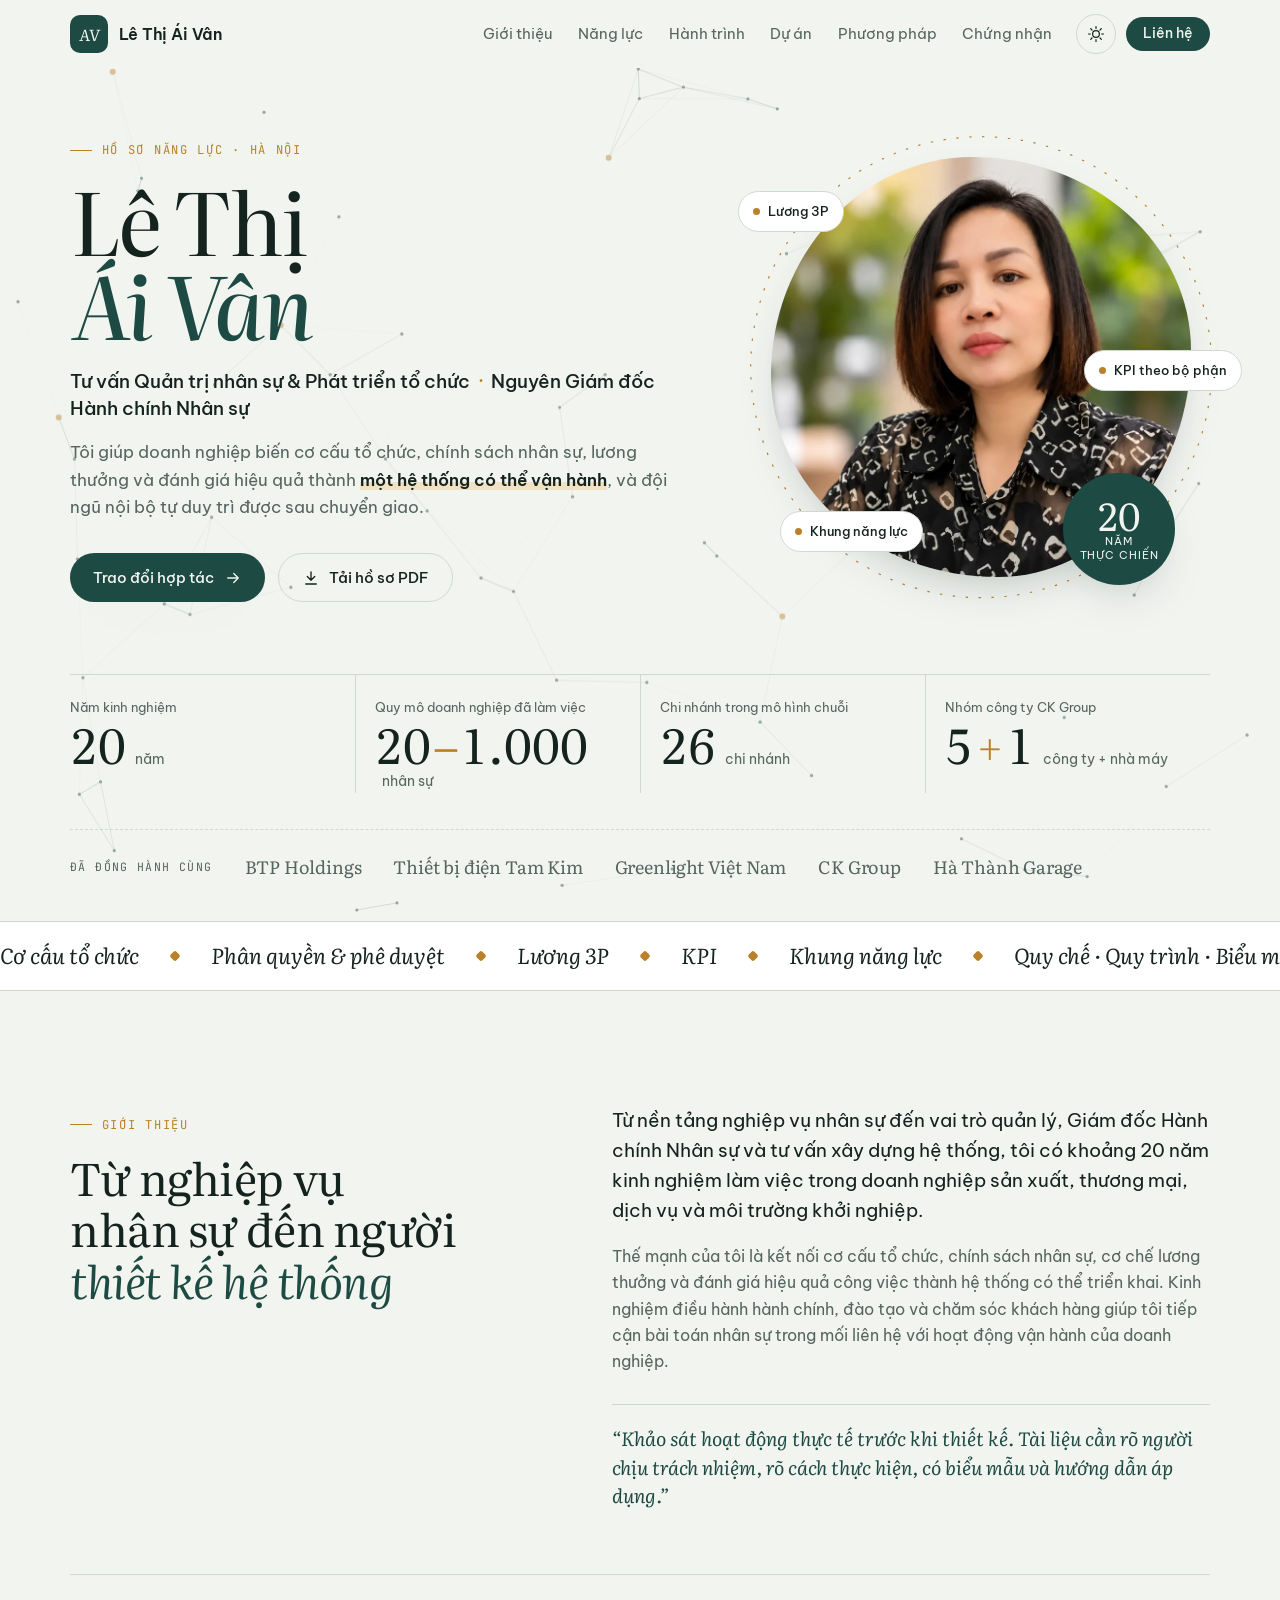
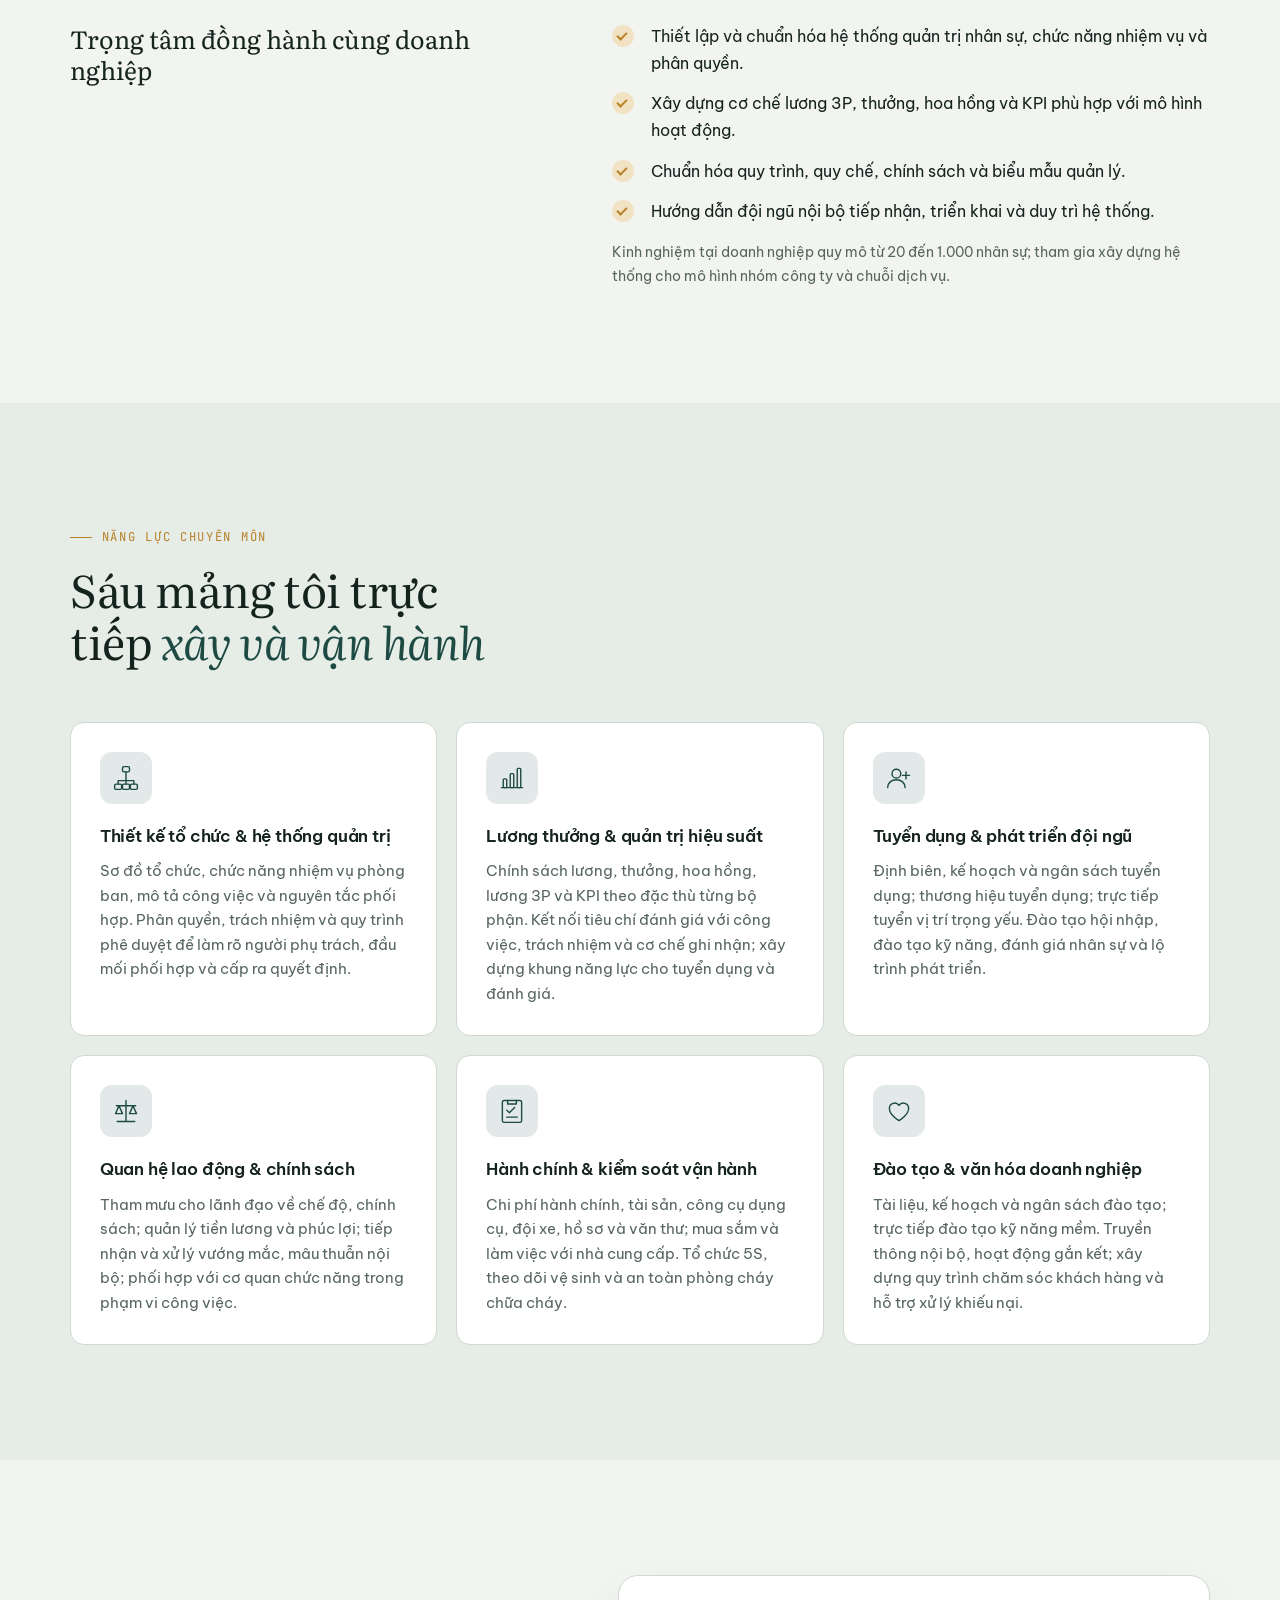
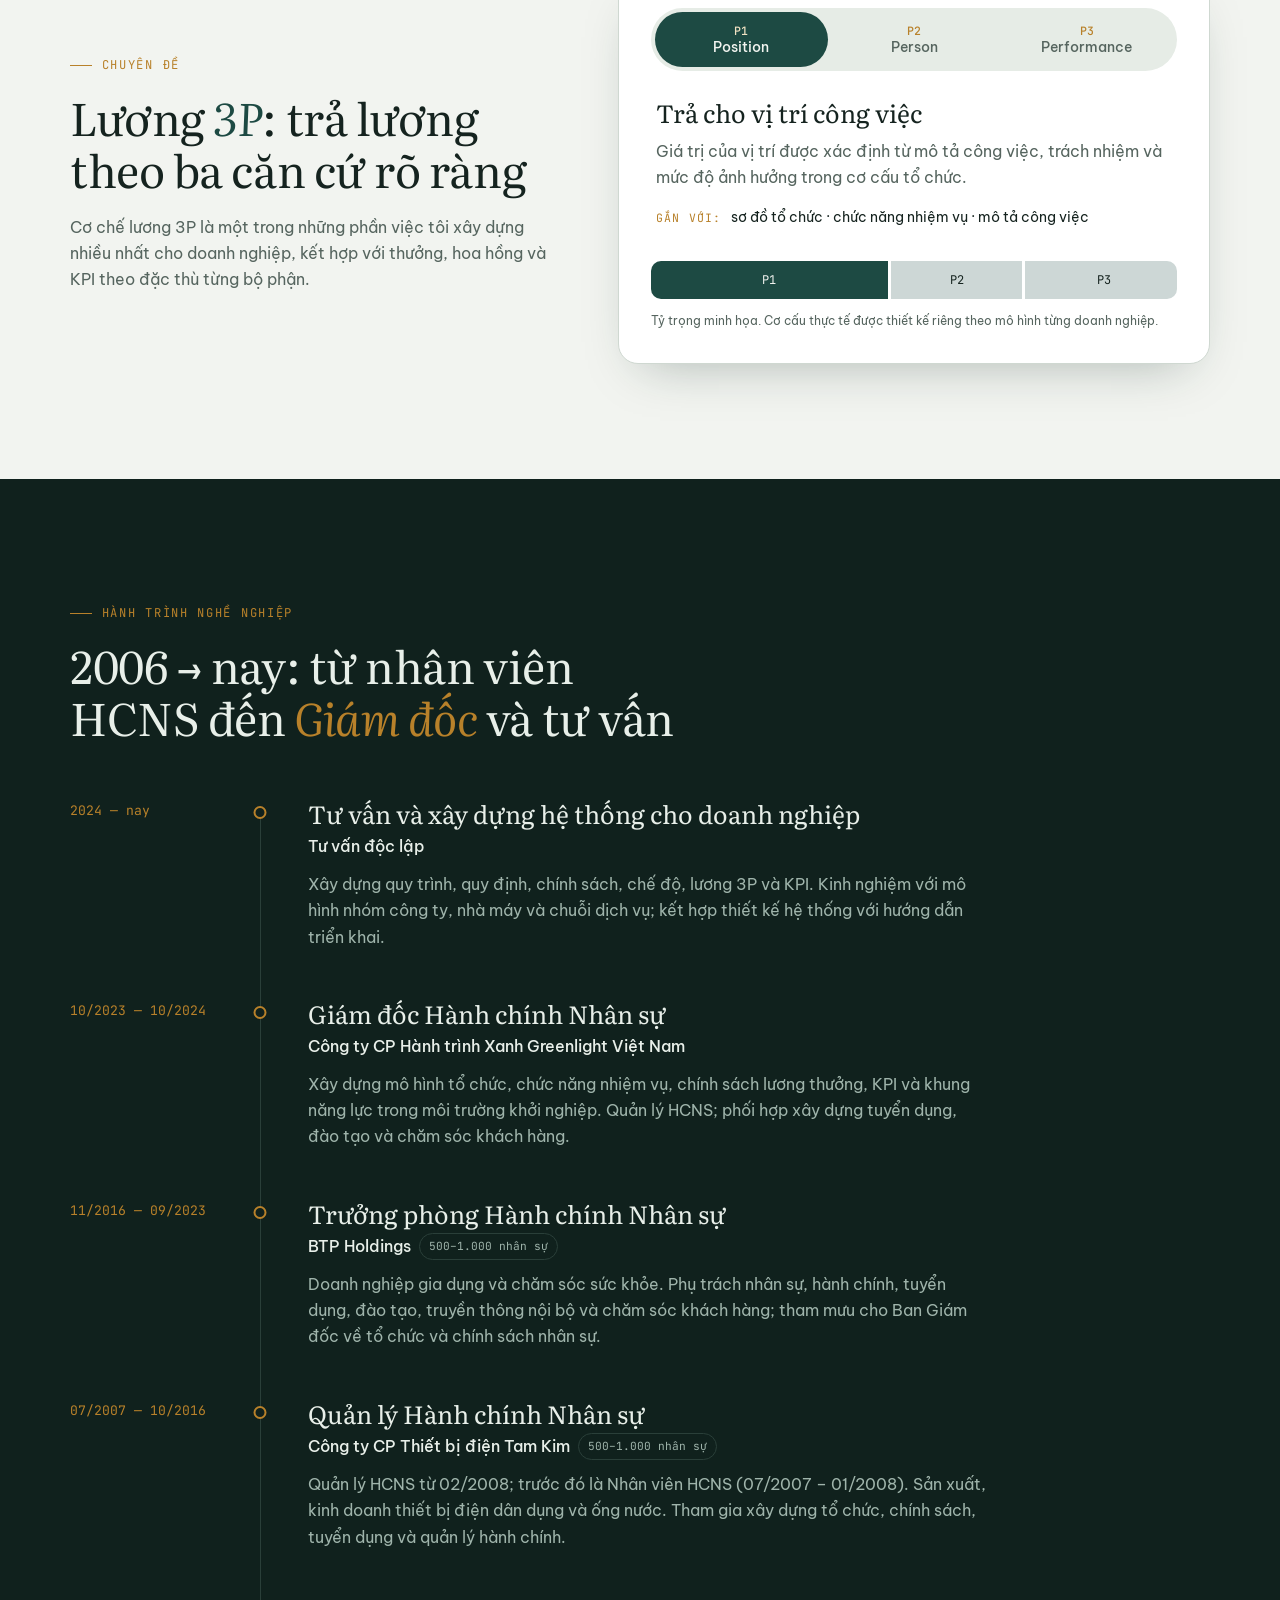
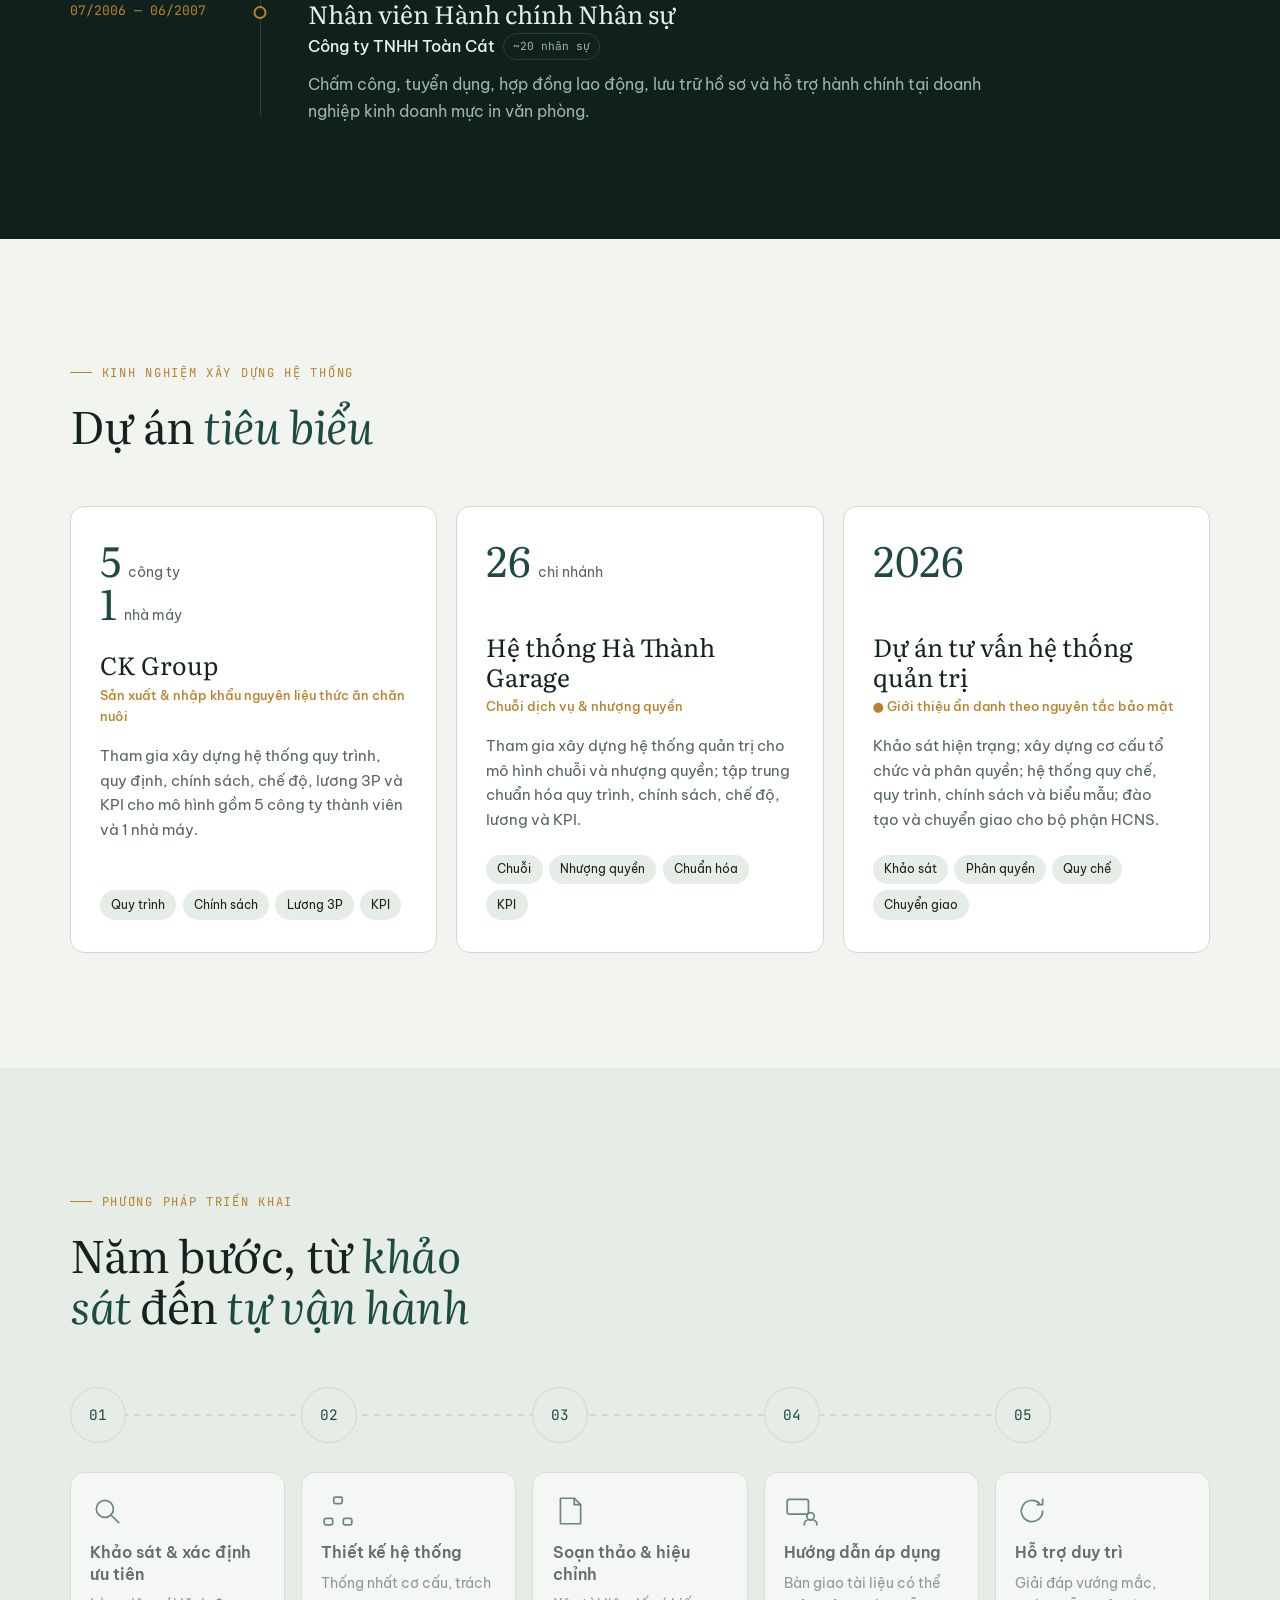
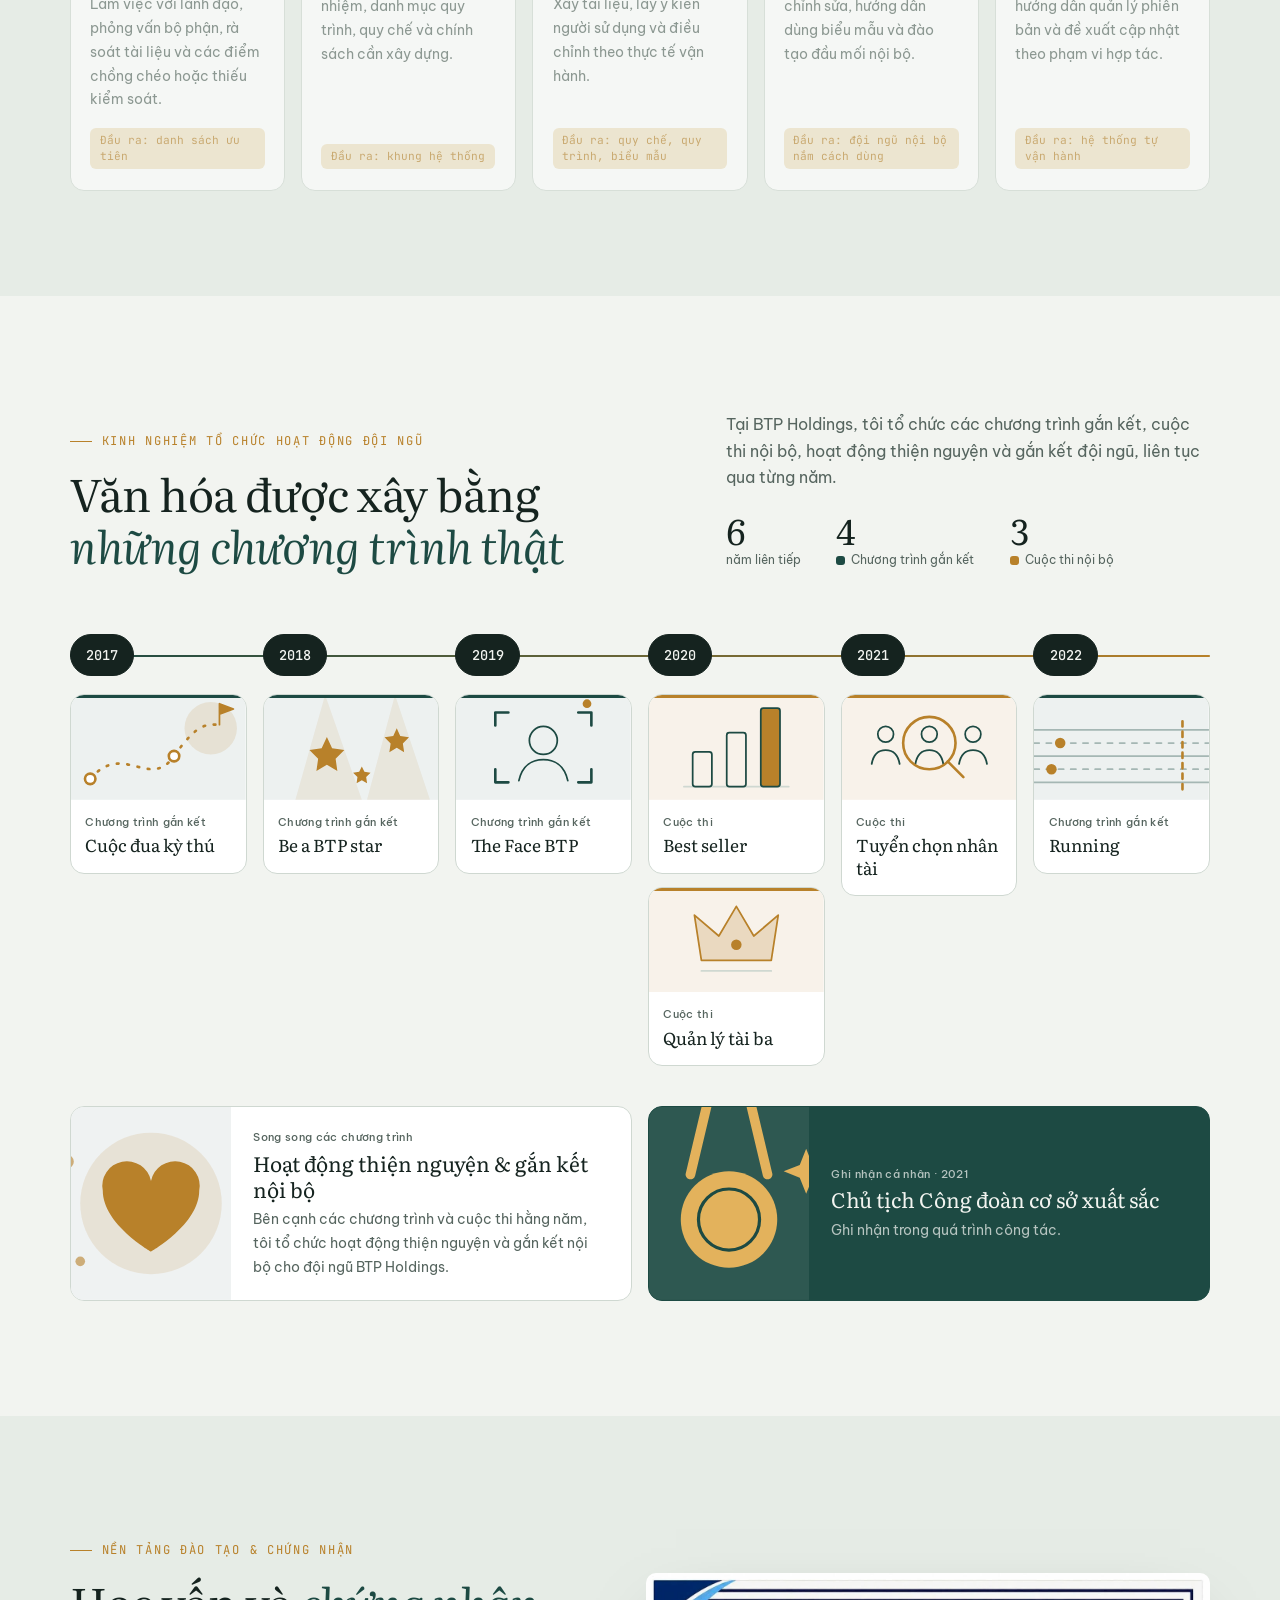
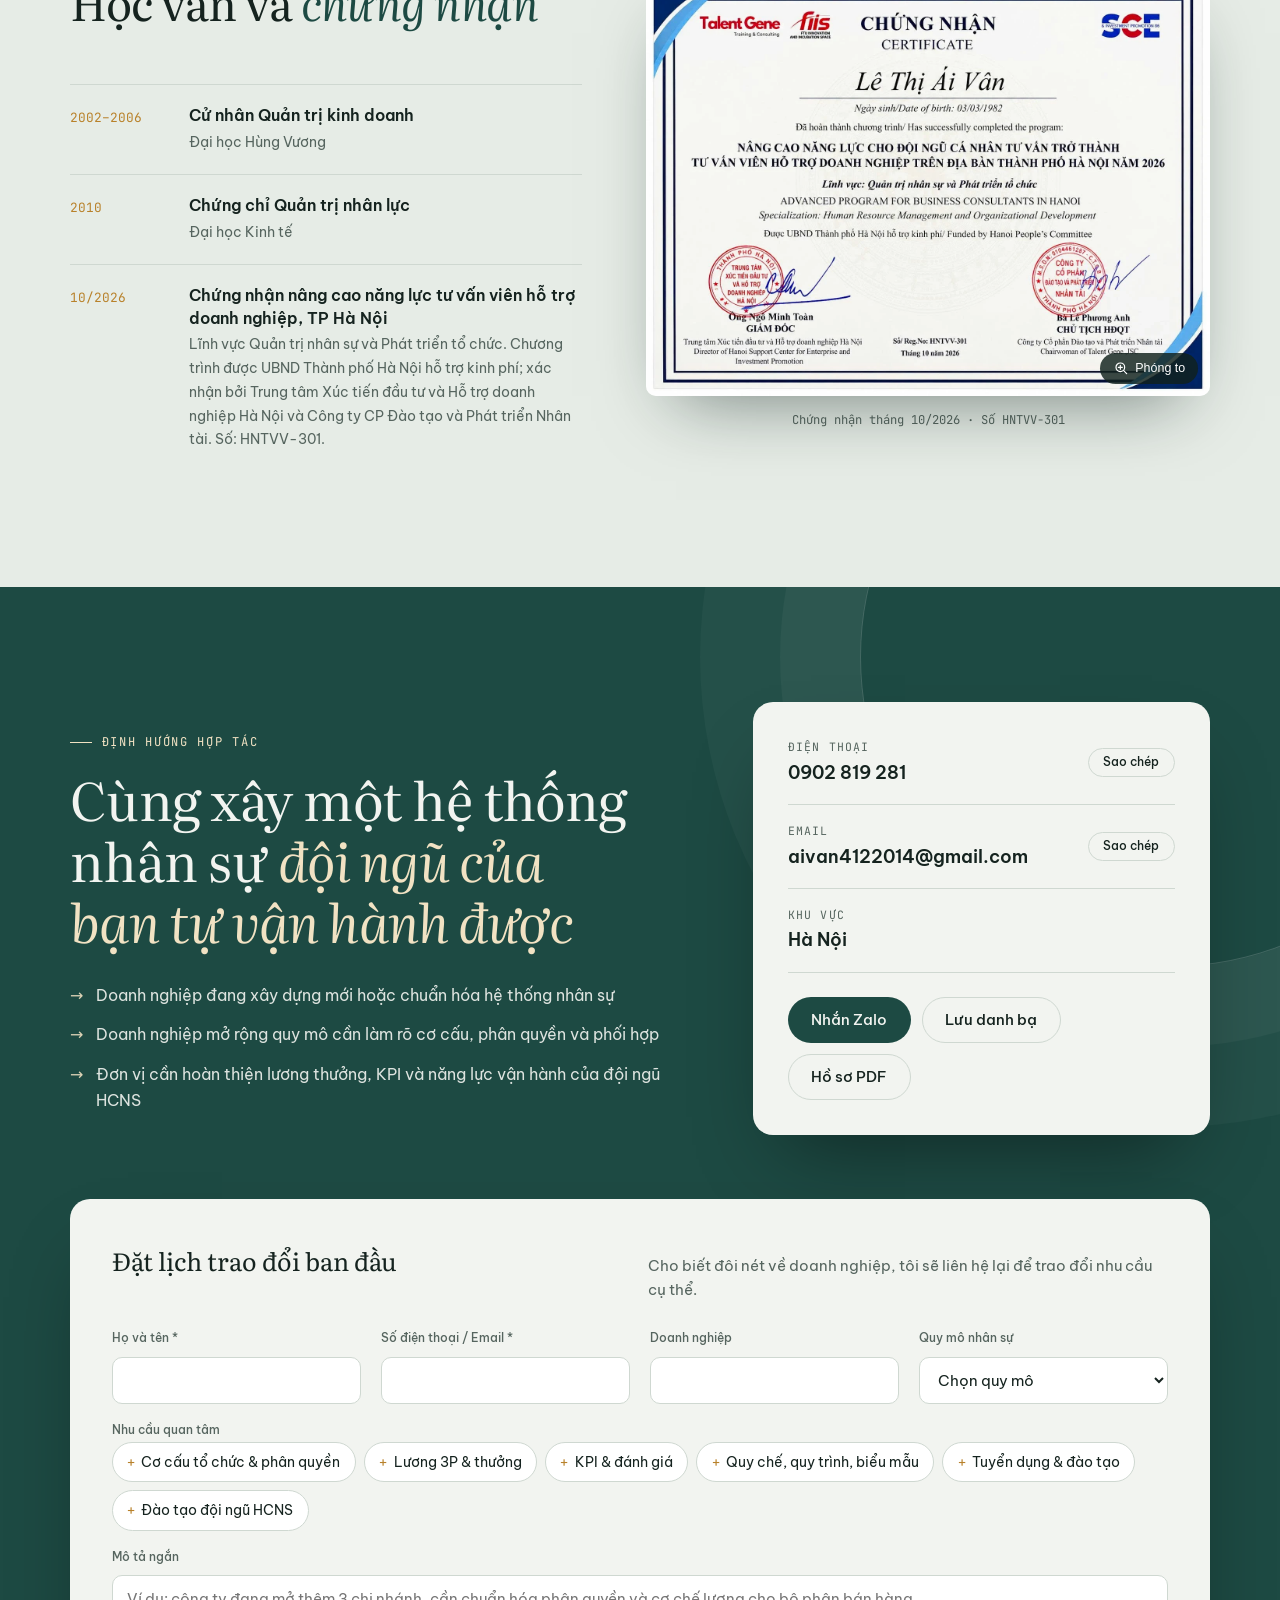
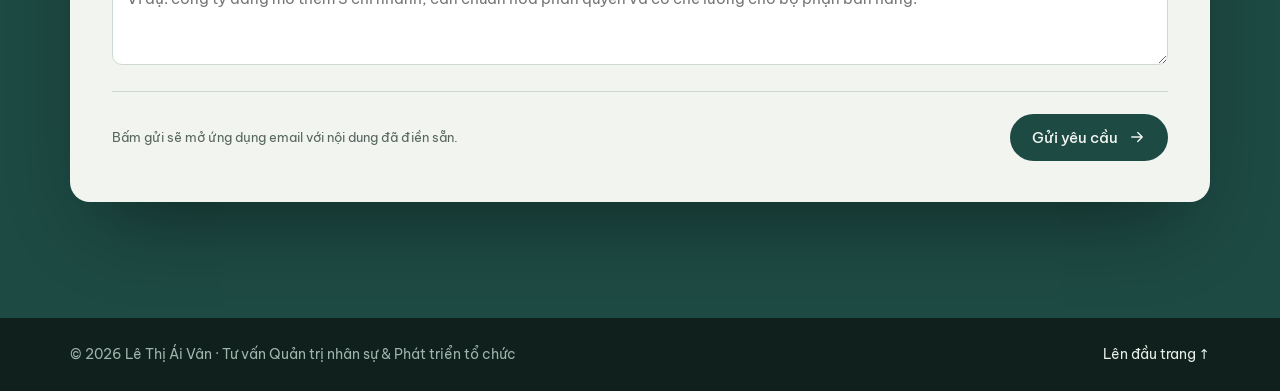
==== commit d6b6d5b4: "Rework culture section as a 2017-2022 timeline Programmes are now placed by year on a timeline that " ====
--- a/index.html
+++ b/index.html
@@ -414,150 +414,159 @@
           <h2 class="h2">Văn hóa được xây bằng <em>những chương trình thật</em></h2>
         </div>
         <div class="culture__meta reveal">
-          <p>Tại BTP Holdings, tôi tổ chức các chương trình gắn kết, cuộc thi nội bộ, hoạt động thiện nguyện và gắn kết đội ngũ.</p>
+          <p>Tại BTP Holdings, tôi tổ chức các chương trình gắn kết, cuộc thi nội bộ, hoạt động thiện nguyện và gắn kết đội ngũ, liên tục qua từng năm.</p>
           <dl class="culture__nums">
-            <div><dt>Chương trình &amp; cuộc thi</dt><dd>7</dd></div>
-            <div><dt>Giai đoạn</dt><dd>2017–2022</dd></div>
+            <div><dt>năm liên tiếp</dt><dd>6</dd></div>
+            <div class="lg lg--bond"><dt>Chương trình gắn kết</dt><dd>4</dd></div>
+            <div class="lg lg--contest"><dt>Cuộc thi nội bộ</dt><dd>3</dd></div>
           </dl>
         </div>
       </div>
 
-      <div class="bento">
-        <article class="tile tile--hero reveal">
-          <svg class="art art--race" viewBox="0 0 400 300" preserveAspectRatio="xMidYMid slice" aria-hidden="true">
-            <rect class="a-bg" width="400" height="300"/>
-            <circle class="a-soft" cx="300" cy="90" r="80"/>
-            <path class="a-route" d="M60 240 C 110 170, 160 260, 205 190 S 270 110, 315 100"/>
-            <circle class="a-pin" cx="60" cy="240" r="8"/>
-            <circle class="a-pin" cx="205" cy="190" r="8"/>
-            <path class="a-flag" d="M315 100 V52 l26 9 -26 9"/>
+      <div class="ctl" id="ctl">
+        <div class="ctl__line" aria-hidden="true"><i></i></div>
+        <ol class="ctl__years">
+          <li class="ctl__year">
+            <span class="ctl__node">2017</span>
+            <div class="ctl__cards">
+              <article class="tile ev ev--bond">
+                <svg class="art" viewBox="0 0 200 120" preserveAspectRatio="xMidYMid slice" aria-hidden="true">
+                  <rect class="a-bg" width="200" height="120"/>
+                  <circle class="a-soft" cx="160" cy="38" r="30"/>
+                  <path class="a-route" d="M22 96 C 60 52, 90 110, 118 70 S 156 34, 170 34"/>
+                  <circle class="a-pin" cx="22" cy="96" r="6"/>
+                  <circle class="a-pin" cx="118" cy="70" r="6"/>
+                  <path class="a-flag" d="M170 34 V10 l16 6 -16 6"/>
+                </svg>
+                <div class="ev__body"><span class="ev__cat">Chương trình gắn kết</span><h3>Cuộc đua kỳ thú</h3></div>
+              </article>
+            </div>
+          </li>
+          <li class="ctl__year">
+            <span class="ctl__node">2018</span>
+            <div class="ctl__cards">
+              <article class="tile ev ev--bond">
+                <svg class="art" viewBox="0 0 200 120" preserveAspectRatio="xMidYMid slice" aria-hidden="true">
+                  <rect class="a-bg" width="200" height="120"/>
+                  <path class="a-beam" d="M70 0 L36 120 H112 Z"/>
+                  <path class="a-beam" d="M150 0 L118 120 H190 Z"/>
+                  <path class="a-starshape s1" d="M72 48 l6 13 14 2 -10 10 2 14 -12 -7 -12 7 2 -14 -10 -10 14 -2z"/>
+                  <path class="a-starshape s2" d="M152 38 l4 9 10 1.5 -7 7 1.5 10 -8.5 -5 -8.5 5 1.5 -10 -7 -7 10 -1.5z"/>
+                  <path class="a-starshape s3" d="M112 82 l3 6 7 1 -5 5 1 7 -6 -3.5 -6 3.5 1 -7 -5 -5 7 -1z"/>
+                </svg>
+                <div class="ev__body"><span class="ev__cat">Chương trình gắn kết</span><h3>Be a BTP star</h3></div>
+              </article>
+            </div>
+          </li>
+          <li class="ctl__year">
+            <span class="ctl__node">2019</span>
+            <div class="ctl__cards">
+              <article class="tile ev ev--bond">
+                <svg class="art" viewBox="0 0 200 120" preserveAspectRatio="xMidYMid slice" aria-hidden="true">
+                  <rect class="a-bg" width="200" height="120"/>
+                  <g transform="translate(0,-20)">
+                    <path class="a-corner" d="M60 40 h-15 v15 M140 40 h15 v15 M60 120 h-15 v-15 M140 120 h15 v-15"/>
+                    <circle class="a-head" cx="100" cy="72" r="16"/>
+                    <path class="a-head" d="M72 118 c4 -18 16 -24 28 -24 s24 6 28 24"/>
+                    <circle class="a-flash" cx="150" cy="30" r="5"/>
+                  </g>
+                </svg>
+                <div class="ev__body"><span class="ev__cat">Chương trình gắn kết</span><h3>The Face BTP</h3></div>
+              </article>
+            </div>
+          </li>
+          <li class="ctl__year">
+            <span class="ctl__node">2020</span>
+            <div class="ctl__cards">
+              <article class="tile ev ev--contest">
+                <svg class="art" viewBox="0 0 200 120" preserveAspectRatio="xMidYMid slice" aria-hidden="true">
+                  <rect class="a-bg" width="200" height="120"/>
+                  <g transform="translate(0,-25)">
+                    <path class="a-base" d="M40 130 H160"/>
+                    <rect class="a-bar b1" x="50" y="90" width="22" height="40" rx="3"/>
+                    <rect class="a-bar b2" x="89" y="68" width="22" height="62" rx="3"/>
+                    <rect class="a-bar b3" x="128" y="40" width="22" height="90" rx="3"/>
+                  </g>
+                </svg>
+                <div class="ev__body"><span class="ev__cat">Cuộc thi</span><h3>Best seller</h3></div>
+              </article>
+              <article class="tile ev ev--contest">
+                <svg class="art" viewBox="0 0 200 120" preserveAspectRatio="xMidYMid slice" aria-hidden="true">
+                  <rect class="a-bg" width="200" height="120"/>
+                  <g transform="translate(0,-27)">
+                    <path class="a-crown" d="M60 110 L52 58 L80 82 L100 48 L120 82 L148 58 L140 110 Z"/>
+                    <path class="a-base" d="M60 122 H140"/>
+                    <circle class="a-gem" cx="100" cy="92" r="6"/>
+                  </g>
+                </svg>
+                <div class="ev__body"><span class="ev__cat">Cuộc thi</span><h3>Quản lý tài ba</h3></div>
+              </article>
+            </div>
+          </li>
+          <li class="ctl__year">
+            <span class="ctl__node">2021</span>
+            <div class="ctl__cards">
+              <article class="tile ev ev--contest">
+                <svg class="art" viewBox="0 0 200 120" preserveAspectRatio="xMidYMid slice" aria-hidden="true">
+                  <rect class="a-bg" width="200" height="120"/>
+                  <g transform="translate(0,-25)">
+                    <g class="a-people">
+                      <circle cx="50" cy="70" r="9"/><path d="M34 104 c2 -12 9 -16 16 -16 s14 4 16 16"/>
+                      <circle cx="100" cy="70" r="9"/><path d="M84 104 c2 -12 9 -16 16 -16 s14 4 16 16"/>
+                      <circle cx="150" cy="70" r="9"/><path d="M134 104 c2 -12 9 -16 16 -16 s14 4 16 16"/>
+                    </g>
+                    <g class="a-lens"><circle cx="100" cy="80" r="30"/><path d="M121 101 l18 18"/></g>
+                  </g>
+                </svg>
+                <div class="ev__body"><span class="ev__cat">Cuộc thi</span><h3>Tuyển chọn nhân tài</h3></div>
+              </article>
+            </div>
+          </li>
+          <li class="ctl__year">
+            <span class="ctl__node">2022</span>
+            <div class="ctl__cards">
+              <article class="tile ev ev--bond">
+                <svg class="art" viewBox="0 0 200 120" preserveAspectRatio="xMidYMid slice" aria-hidden="true">
+                  <rect class="a-bg" width="200" height="120"/>
+                  <path class="a-lane" d="M0 40 H200 M0 70 H200 M0 100 H200"/>
+                  <path class="a-lane a-lane--dash" d="M0 55 H200 M0 85 H200"/>
+                  <path class="a-finish" d="M170 30 V110"/>
+                  <circle class="a-runner r1" cx="30" cy="55" r="6"/>
+                  <circle class="a-runner r2" cx="20" cy="85" r="6"/>
+                </svg>
+                <div class="ev__body"><span class="ev__cat">Chương trình gắn kết</span><h3>Running</h3></div>
+              </article>
+            </div>
+          </li>
+        </ol>
+      </div>
+
+      <div class="culture__bottom">
+        <article class="tile band reveal">
+          <svg class="art band__art" viewBox="0 0 160 120" preserveAspectRatio="xMidYMid slice" aria-hidden="true">
+            <rect class="a-bg" width="160" height="120"/>
+            <circle class="a-soft" cx="80" cy="60" r="44"/>
+            <path class="a-heart" d="M80 90 s-30 -17 -30 -38 a15 15 0 0 1 30 -6 a15 15 0 0 1 30 6 c0 21 -30 38 -30 38z"/>
+            <g class="a-hands"><circle cx="28" cy="34" r="4"/><circle cx="136" cy="80" r="4"/><circle cx="36" cy="96" r="3"/></g>
           </svg>
-          <div class="tile__body">
-            <span class="tile__cat">Chương trình gắn kết</span>
-            <span class="tile__year">2017</span>
-            <h3>Cuộc đua kỳ thú</h3>
-          </div>
-        </article>
-
-        <article class="tile tile--wide reveal">
-          <svg class="art art--star" viewBox="0 0 400 160" preserveAspectRatio="xMidYMid slice" aria-hidden="true">
-            <rect class="a-bg" width="400" height="160"/>
-            <path class="a-beam" d="M120 0 L60 160 H190 Z"/>
-            <path class="a-beam" d="M300 0 L230 160 H360 Z"/>
-            <path class="a-starshape s1" d="M125 70 l6 13 14 2 -10 10 2 14 -12 -7 -12 7 2 -14 -10 -10 14 -2z"/>
-            <path class="a-starshape s2" d="M295 50 l4 9 10 1.5 -7 7 1.5 10 -8.5 -5 -8.5 5 1.5 -10 -7 -7 10 -1.5z"/>
-            <path class="a-starshape s3" d="M210 100 l3 6 7 1 -5 5 1 7 -6 -3.5 -6 3.5 1 -7 -5 -5 7 -1z"/>
+          <div class="band__body">
+            <span class="ev__cat">Song song các chương trình</span>
+            <h3>Hoạt động thiện nguyện &amp; gắn kết nội bộ</h3>
+            <p>Bên cạnh các chương trình và cuộc thi hằng năm, tôi tổ chức hoạt động thiện nguyện và gắn kết nội bộ cho đội ngũ BTP Holdings.</p>
+          </div>
+        </article>
+        <article class="tile band band--award reveal">
+          <svg class="art band__art" viewBox="0 0 160 120" preserveAspectRatio="xMidYMid slice" aria-hidden="true">
+            <rect class="a-bg" width="160" height="120"/>
+            <path class="a-ribbon" d="M66 0 L56 42 M94 0 L104 42"/>
+            <circle class="a-medal" cx="80" cy="70" r="30"/>
+            <circle class="a-medal-in" cx="80" cy="70" r="19"/>
+            <path class="a-shine" d="M128 26 l4 10 10 4 -10 4 -4 10 -4 -10 -10 -4 10 -4z"/>
           </svg>
-          <div class="tile__body">
-            <span class="tile__cat">Chương trình gắn kết</span>
-            <span class="tile__year">2018</span>
-            <h3>Be a BTP star</h3>
-          </div>
-        </article>
-
-        <article class="tile reveal">
-          <svg class="art art--face" viewBox="0 0 200 160" preserveAspectRatio="xMidYMid slice" aria-hidden="true">
-            <rect class="a-bg" width="200" height="160"/>
-            <path class="a-corner" d="M60 40 h-15 v15 M140 40 h15 v15 M60 120 h-15 v-15 M140 120 h15 v-15"/>
-            <circle class="a-head" cx="100" cy="72" r="16"/>
-            <path class="a-head" d="M72 118 c4 -18 16 -24 28 -24 s24 6 28 24"/>
-            <circle class="a-flash" cx="150" cy="30" r="5"/>
-          </svg>
-          <div class="tile__body">
-            <span class="tile__cat">Chương trình gắn kết</span>
-            <span class="tile__year">2019</span>
-            <h3>The Face BTP</h3>
-          </div>
-        </article>
-
-        <article class="tile reveal">
-          <svg class="art art--bars" viewBox="0 0 200 160" preserveAspectRatio="xMidYMid slice" aria-hidden="true">
-            <rect class="a-bg" width="200" height="160"/>
-            <path class="a-base" d="M40 130 H160"/>
-            <rect class="a-bar b1" x="50" y="90" width="22" height="40" rx="3"/>
-            <rect class="a-bar b2" x="89" y="68" width="22" height="62" rx="3"/>
-            <rect class="a-bar b3" x="128" y="40" width="22" height="90" rx="3"/>
-          </svg>
-          <div class="tile__body">
-            <span class="tile__cat">Cuộc thi</span>
-            <span class="tile__year">2020</span>
-            <h3>Best seller</h3>
-          </div>
-        </article>
-
-        <article class="tile reveal">
-          <svg class="art art--crown" viewBox="0 0 200 160" preserveAspectRatio="xMidYMid slice" aria-hidden="true">
-            <rect class="a-bg" width="200" height="160"/>
-            <path class="a-crown" d="M60 110 L52 58 L80 82 L100 48 L120 82 L148 58 L140 110 Z"/>
-            <path class="a-base" d="M60 122 H140"/>
-            <circle class="a-gem" cx="100" cy="92" r="6"/>
-          </svg>
-          <div class="tile__body">
-            <span class="tile__cat">Cuộc thi</span>
-            <span class="tile__year">2020</span>
-            <h3>Quản lý tài ba</h3>
-          </div>
-        </article>
-
-        <article class="tile reveal">
-          <svg class="art art--talent" viewBox="0 0 200 160" preserveAspectRatio="xMidYMid slice" aria-hidden="true">
-            <rect class="a-bg" width="200" height="160"/>
-            <g class="a-people">
-              <circle cx="50" cy="70" r="9"/><path d="M34 104 c2 -12 9 -16 16 -16 s14 4 16 16"/>
-              <circle cx="100" cy="70" r="9"/><path d="M84 104 c2 -12 9 -16 16 -16 s14 4 16 16"/>
-              <circle cx="150" cy="70" r="9"/><path d="M134 104 c2 -12 9 -16 16 -16 s14 4 16 16"/>
-            </g>
-            <g class="a-lens"><circle cx="100" cy="80" r="30"/><path d="M121 101 l18 18"/></g>
-          </svg>
-          <div class="tile__body">
-            <span class="tile__cat">Cuộc thi</span>
-            <span class="tile__year">2021</span>
-            <h3>Tuyển chọn nhân tài</h3>
-          </div>
-        </article>
-
-        <article class="tile tile--wide reveal">
-          <svg class="art art--run" viewBox="0 0 400 160" preserveAspectRatio="xMidYMid slice" aria-hidden="true">
-            <rect class="a-bg" width="400" height="160"/>
-            <path class="a-lane" d="M0 60 H400 M0 95 H400 M0 130 H400"/>
-            <path class="a-lane a-lane--dash" d="M0 77 H400 M0 112 H400"/>
-            <path class="a-finish" d="M330 50 V140"/>
-            <circle class="a-runner r1" cx="60" cy="77" r="6"/>
-            <circle class="a-runner r2" cx="40" cy="112" r="6"/>
-          </svg>
-          <div class="tile__body">
-            <span class="tile__cat">Chương trình gắn kết</span>
-            <span class="tile__year">2022</span>
-            <h3>Running</h3>
-          </div>
-        </article>
-
-        <article class="tile tile--wide tile--award reveal">
-          <svg class="art art--medal" viewBox="0 0 400 160" preserveAspectRatio="xMidYMid slice" aria-hidden="true">
-            <rect class="a-bg" width="400" height="160"/>
-            <path class="a-ribbon" d="M300 0 L280 60 M340 0 L360 60"/>
-            <circle class="a-medal" cx="320" cy="92" r="34"/>
-            <circle class="a-medal-in" cx="320" cy="92" r="22"/>
-            <path class="a-shine" d="M60 30 l4 10 10 4 -10 4 -4 10 -4 -10 -10 -4 10 -4z"/>
-          </svg>
-          <div class="tile__body">
-            <span class="tile__cat">Ghi nhận</span>
-            <span class="tile__year">2021</span>
+          <div class="band__body">
+            <span class="ev__cat">Ghi nhận cá nhân · 2021</span>
             <h3>Chủ tịch Công đoàn cơ sở xuất sắc</h3>
-          </div>
-        </article>
-
-        <article class="tile tile--wide reveal">
-          <svg class="art art--heart" viewBox="0 0 400 160" preserveAspectRatio="xMidYMid slice" aria-hidden="true">
-            <rect class="a-bg" width="400" height="160"/>
-            <circle class="a-soft" cx="320" cy="80" r="56"/>
-            <path class="a-heart" d="M320 118 s-38 -22 -38 -48 a19 19 0 0 1 38 -8 a19 19 0 0 1 38 8 c0 26 -38 48 -38 48z"/>
-            <g class="a-hands"><circle cx="250" cy="60" r="4"/><circle cx="392" cy="110" r="4"/><circle cx="260" cy="128" r="3"/></g>
-          </svg>
-          <div class="tile__body">
-            <span class="tile__cat">Thiện nguyện &amp; gắn kết nội bộ</span>
-            <span class="tile__year">BTP</span>
-            <h3>Hoạt động thiện nguyện &amp; gắn kết</h3>
+            <p>Ghi nhận trong quá trình công tác.</p>
           </div>
         </article>
       </div>
--- a/styles.css
+++ b/styles.css
@@ -424,37 +424,63 @@
 .step__card:hover { transform: translateY(-4px) !important; }
 @keyframes ring { 0% { opacity: .9; transform: scale(1); } 100% { opacity: 0; transform: scale(1.7); } }
 
-/* CULTURE: bento of illustrated programme tiles */
-.culture__top { display: grid; grid-template-columns: 1.1fr .9fr; gap: 1.5rem clamp(2rem, 5vw, 5rem); align-items: end; margin-bottom: clamp(2rem, 5vw, 3rem); }
+/* CULTURE: chronological timeline 2017 -> 2022, colour-coded by programme type */
+.culture__top { display: grid; grid-template-columns: 1.1fr .9fr; gap: 1.5rem clamp(2rem, 5vw, 5rem); align-items: end; margin-bottom: clamp(2.5rem, 6vw, 4rem); }
 .culture__head, .culture__meta { min-width: 0; }
-.culture__meta p { color: var(--muted); margin: 0 0 1.2rem; max-width: 52ch; }
-.culture__nums { display: flex; flex-wrap: wrap; gap: 2.5rem; margin: 0; }
+.culture__meta p { color: var(--muted); margin: 0 0 1.3rem; max-width: 52ch; }
+.culture__nums { display: flex; flex-wrap: wrap; gap: 1rem 2.2rem; margin: 0; }
 .culture__nums div { display: flex; flex-direction: column-reverse; }
-.culture__nums dt { font-size: .78rem; color: var(--muted); }
-.culture__nums dd { margin: 0; font-family: var(--f-display); font-size: 2.2rem; line-height: 1.1; color: var(--pine); font-variant-numeric: tabular-nums; }
-
-.bento { display: grid; grid-template-columns: repeat(4, 1fr); grid-auto-rows: minmax(230px, auto); gap: 1rem; }
+.culture__nums dt { font-size: .78rem; color: var(--muted); display: flex; align-items: center; gap: .4rem; }
+.culture__nums dd { margin: 0; font-family: var(--f-display); font-size: 2.2rem; line-height: 1.1; color: var(--fg); font-variant-numeric: tabular-nums; }
+.lg dt::before { content: ""; width: 9px; height: 9px; border-radius: 3px; background: var(--cat); }
+.lg--bond, .ev--bond { --cat: var(--pine); }
+.lg--contest, .ev--contest { --cat: var(--brass); }
+
+.ctl { position: relative; }
+.ctl__line { position: absolute; left: 0; right: 0; top: 21px; height: 2px; background: var(--line); border-radius: 2px; }
+.ctl__line i { position: absolute; inset: 0; border-radius: inherit; background: linear-gradient(90deg, var(--pine), var(--brass)); transform-origin: left; transition: transform 1.8s var(--ease); }
+.ctl.js:not(.run) .ctl__line i { transform: scaleX(0); }
+.ctl__years { list-style: none; margin: 0; padding: 0; display: grid; grid-template-columns: repeat(6, 1fr); gap: 1rem; position: relative; }
+.ctl__year { min-width: 0; display: flex; flex-direction: column; gap: 1.1rem; }
+.ctl__node {
+  align-self: flex-start; position: relative; z-index: 1; padding: .55rem .95rem; border-radius: 999px;
+  font-family: var(--f-mono); font-size: .85rem; font-weight: 500; color: var(--fg);
+  background: var(--bg); border: 1px solid var(--line);
+  transition: background .5s, color .5s, border-color .5s, transform .5s var(--ease);
+}
+.ctl.run .ctl__node { background: var(--fg); color: var(--bg); border-color: var(--fg); }
+.ctl.js .ctl__node { transition-delay: calc(var(--i) * 250ms); }
+.ctl.js .ctl__cards .ev { transition-delay: calc(var(--i) * 250ms + 150ms); }
+.ctl.js:not(.run) .ctl__cards .ev { opacity: 0; transform: translateY(18px); }
+.ctl__cards { display: grid; gap: .8rem; }
+
 .tile {
   --t-bg: var(--surface); --t-art: color-mix(in srgb, var(--pine) 7%, var(--surface)); --t-ink: var(--pine); --t-ac: var(--brass);
   --t-fg: var(--fg); --t-muted: var(--muted);
-  position: relative; display: flex; flex-direction: column; min-width: 0; overflow: hidden;
-  border-radius: calc(var(--radius) + 2px); border: 1px solid var(--line); background: var(--t-bg); color: var(--t-fg);
-  transition: transform .5s var(--ease), box-shadow .5s var(--ease), border-color .3s, opacity .9s var(--ease);
-}
-.tile:hover { transform: translateY(-5px); box-shadow: var(--shadow); border-color: color-mix(in srgb, var(--t-ac) 50%, var(--line)); }
-.tile--hero { grid-column: span 2; grid-row: span 2; }
-.tile--wide { grid-column: span 2; }
-.tile--hero, .tile--award {
+  position: relative; min-width: 0; overflow: hidden; border-radius: var(--radius); border: 1px solid var(--line);
+  background: var(--t-bg); color: var(--t-fg);
+  transition: transform .5s var(--ease), box-shadow .5s var(--ease), border-color .3s, opacity .8s var(--ease);
+}
+.tile:hover { transform: translateY(-5px); box-shadow: var(--shadow); border-color: color-mix(in srgb, var(--cat, var(--brass)) 55%, var(--line)); }
+.ev { display: flex; flex-direction: column; }
+.ev::before { content: ""; position: absolute; left: 0; right: 0; top: 0; height: 3px; background: var(--cat); z-index: 1; }
+.ev--bond { --t-art: color-mix(in srgb, var(--pine) 8%, var(--surface)); }
+.ev--contest { --t-art: color-mix(in srgb, var(--brass) 10%, var(--surface)); }
+.ev .art { display: block; width: 100%; aspect-ratio: 5 / 3; height: auto; }
+.ev__body { padding: .8rem .9rem 1rem; }
+.ev__cat { display: block; font-size: .7rem; font-weight: 500; letter-spacing: .03em; color: var(--t-muted); margin-bottom: .2rem; }
+.ev h3 { margin: 0; font-family: var(--f-display); font-weight: 400; font-size: 1.08rem; line-height: 1.3; }
+
+.culture__bottom { display: grid; grid-template-columns: 1fr 1fr; gap: 1rem; margin-top: clamp(1.5rem, 4vw, 2.5rem); }
+.band { display: grid; grid-template-columns: 160px 1fr; align-items: stretch; }
+.band__art { width: 100%; height: 100%; min-height: 140px; display: block; }
+.band__body { padding: 1.3rem 1.4rem; min-width: 0; align-self: center; }
+.band h3 { margin: 0 0 .4rem; font-family: var(--f-display); font-weight: 400; font-size: 1.3rem; line-height: 1.25; }
+.band p { margin: 0; font-size: .9rem; color: var(--t-muted); }
+.band--award {
   --t-bg: var(--pine); --t-art: color-mix(in srgb, var(--bg) 8%, var(--pine)); --t-ink: color-mix(in srgb, var(--bg) 75%, var(--pine));
-  --t-ac: var(--on-pine-ac); --t-fg: var(--bg); --t-muted: color-mix(in srgb, var(--bg) 70%, var(--pine)); border-color: var(--pine);
-}
-.art { display: block; width: 100%; flex: 1; min-height: 130px; }
-.tile--hero .art { min-height: 300px; }
-.tile__body { padding: 1rem 1.2rem 1.15rem; display: grid; grid-template-columns: 1fr auto; gap: .15rem 1rem; align-items: baseline; }
-.tile__cat { font-size: .72rem; font-weight: 500; letter-spacing: .04em; color: var(--t-muted); }
-.tile__year { grid-row: span 2; align-self: end; font-family: var(--f-mono); font-size: .8rem; color: var(--t-ac); }
-.tile h3 { margin: 0; font-family: var(--f-display); font-weight: 400; font-size: 1.25rem; line-height: 1.25; }
-.tile--hero h3 { font-size: clamp(1.6rem, 1.2rem + 1.2vw, 2.2rem); }
+  --t-ac: var(--on-pine-ac); --t-fg: var(--bg); --t-muted: color-mix(in srgb, var(--bg) 72%, var(--pine)); --cat: var(--on-pine-ac); border-color: var(--pine);
+}
 
 /* art primitives */
 .art .a-bg { fill: var(--t-art); }
@@ -503,8 +529,8 @@
 .tile:is(:hover, .play) .a-crown { animation: bob 1.4s ease-in-out infinite; }
 .tile:is(:hover, .play) .a-lens { transform: translateX(-50px); }
 .tile .a-runner.r1, .tile .a-runner.r2 { transition: transform 1.6s var(--ease); }
-.tile:is(:hover, .play) .a-runner.r1 { transform: translateX(270px); }
-.tile:is(:hover, .play) .a-runner.r2 { transform: translateX(260px); transition-duration: 2s; }
+.tile:is(:hover, .play) .a-runner.r1 { transform: translateX(140px); }
+.tile:is(:hover, .play) .a-runner.r2 { transform: translateX(150px); transition-duration: 2s; }
 .tile:is(:hover, .play) .a-shine { animation: twinkle 1.6s ease-in-out infinite; }
 .tile:is(:hover, .play) .a-heart { animation: beat 1.3s ease-in-out infinite; }
 .tile:is(:hover, .play) .a-medal { animation: bob 1.6s ease-in-out infinite; }
@@ -606,10 +632,17 @@
   .method__fill { transform-origin: top; transform: scaleY(var(--p)); background: linear-gradient(180deg, var(--pine), var(--brass)); }
   .method__dot { top: calc(var(--p) * 100%); left: 50%; margin: -7px 0 0 -7px; }
   .method.js .step:not(.on) .step__card { transform: translateX(10px); }
-  .bento { grid-template-columns: repeat(2, 1fr); }
-  .tile--hero { grid-row: span 1; }
-  .tile--hero .art { min-height: 220px; }
   .culture__top { grid-template-columns: 1fr; }
+  .ctl__line { top: 0; bottom: 0; left: 31px; right: auto; width: 2px; height: auto; }
+  .ctl__line i { transform-origin: top; background: linear-gradient(180deg, var(--pine), var(--brass)); }
+  .ctl.js:not(.run) .ctl__line i { transform: scaleY(0); }
+  .ctl__years { grid-template-columns: 1fr; gap: 1.6rem; }
+  .ctl__year { display: grid; grid-template-columns: 64px 1fr; gap: 1rem; align-items: start; }
+  .ctl__node { padding: .45rem .55rem; font-size: .78rem; justify-self: start; }
+  .ctl__cards { grid-template-columns: repeat(2, 1fr); }
+  .ev { display: grid; grid-template-columns: 120px 1fr; align-items: center; }
+  .ev .art { height: 100%; aspect-ratio: auto; min-height: 90px; }
+  .culture__bottom { grid-template-columns: 1fr; }
 }
 @media (max-width: 920px) {
   .nav__burger { display: grid; }
@@ -647,13 +680,17 @@
   .step { grid-template-columns: 44px 1fr; column-gap: .9rem; }
   .step__n { width: 44px; height: 44px; font-size: .8rem; }
   .method__track { left: 21px; top: 22px; bottom: 22px; }
-  .bento { grid-auto-rows: auto; gap: .7rem; }
-  .culture__nums { gap: 1.8rem; }
-  .culture__nums dd { font-size: 1.7rem; }
-  .tile .art { min-height: 110px; }
-  .tile__body { padding: .8rem .9rem .9rem; grid-template-columns: 1fr; }
-  .tile__year { grid-row: auto; order: -1; }
-  .tile h3 { font-size: 1.05rem; }
+  .culture__nums { gap: .8rem 1.1rem; flex-wrap: nowrap; }
+  .culture__nums dt { font-size: .7rem; }
+  .culture__nums dd { font-size: 1.6rem; }
+  .ctl__year { grid-template-columns: 56px 1fr; gap: .8rem; }
+  .ctl__line { left: 27px; }
+  .ctl__cards { grid-template-columns: 1fr; }
+  .ev { grid-template-columns: 104px 1fr; }
+  .ev .art { min-height: 84px; }
+  .band { grid-template-columns: 110px 1fr; }
+  .band__body { padding: 1rem 1.1rem; }
+  .band h3 { font-size: 1.12rem; }
   .ticker span { font-size: 1.1rem; }
   .stat dd { font-size: 1.75rem; }
   .stat small { font-size: .75rem; margin-left: .25rem; }
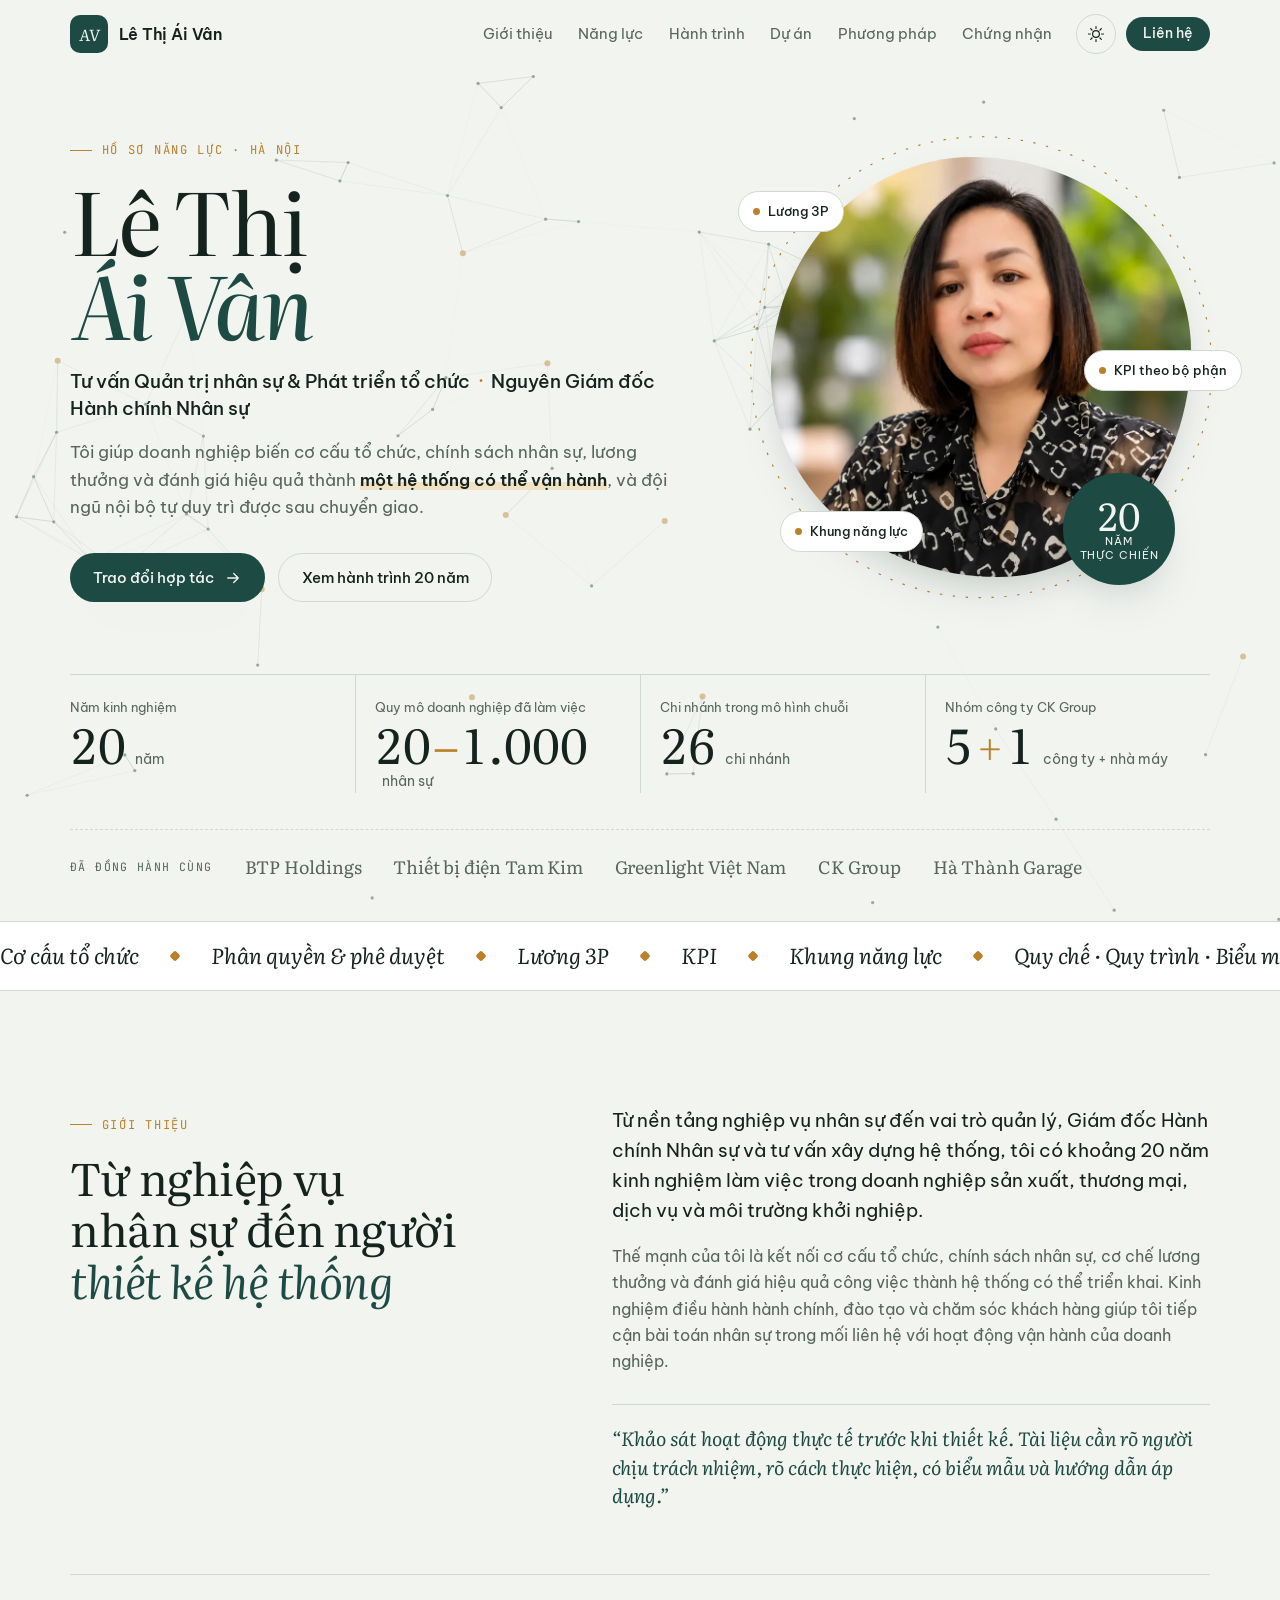
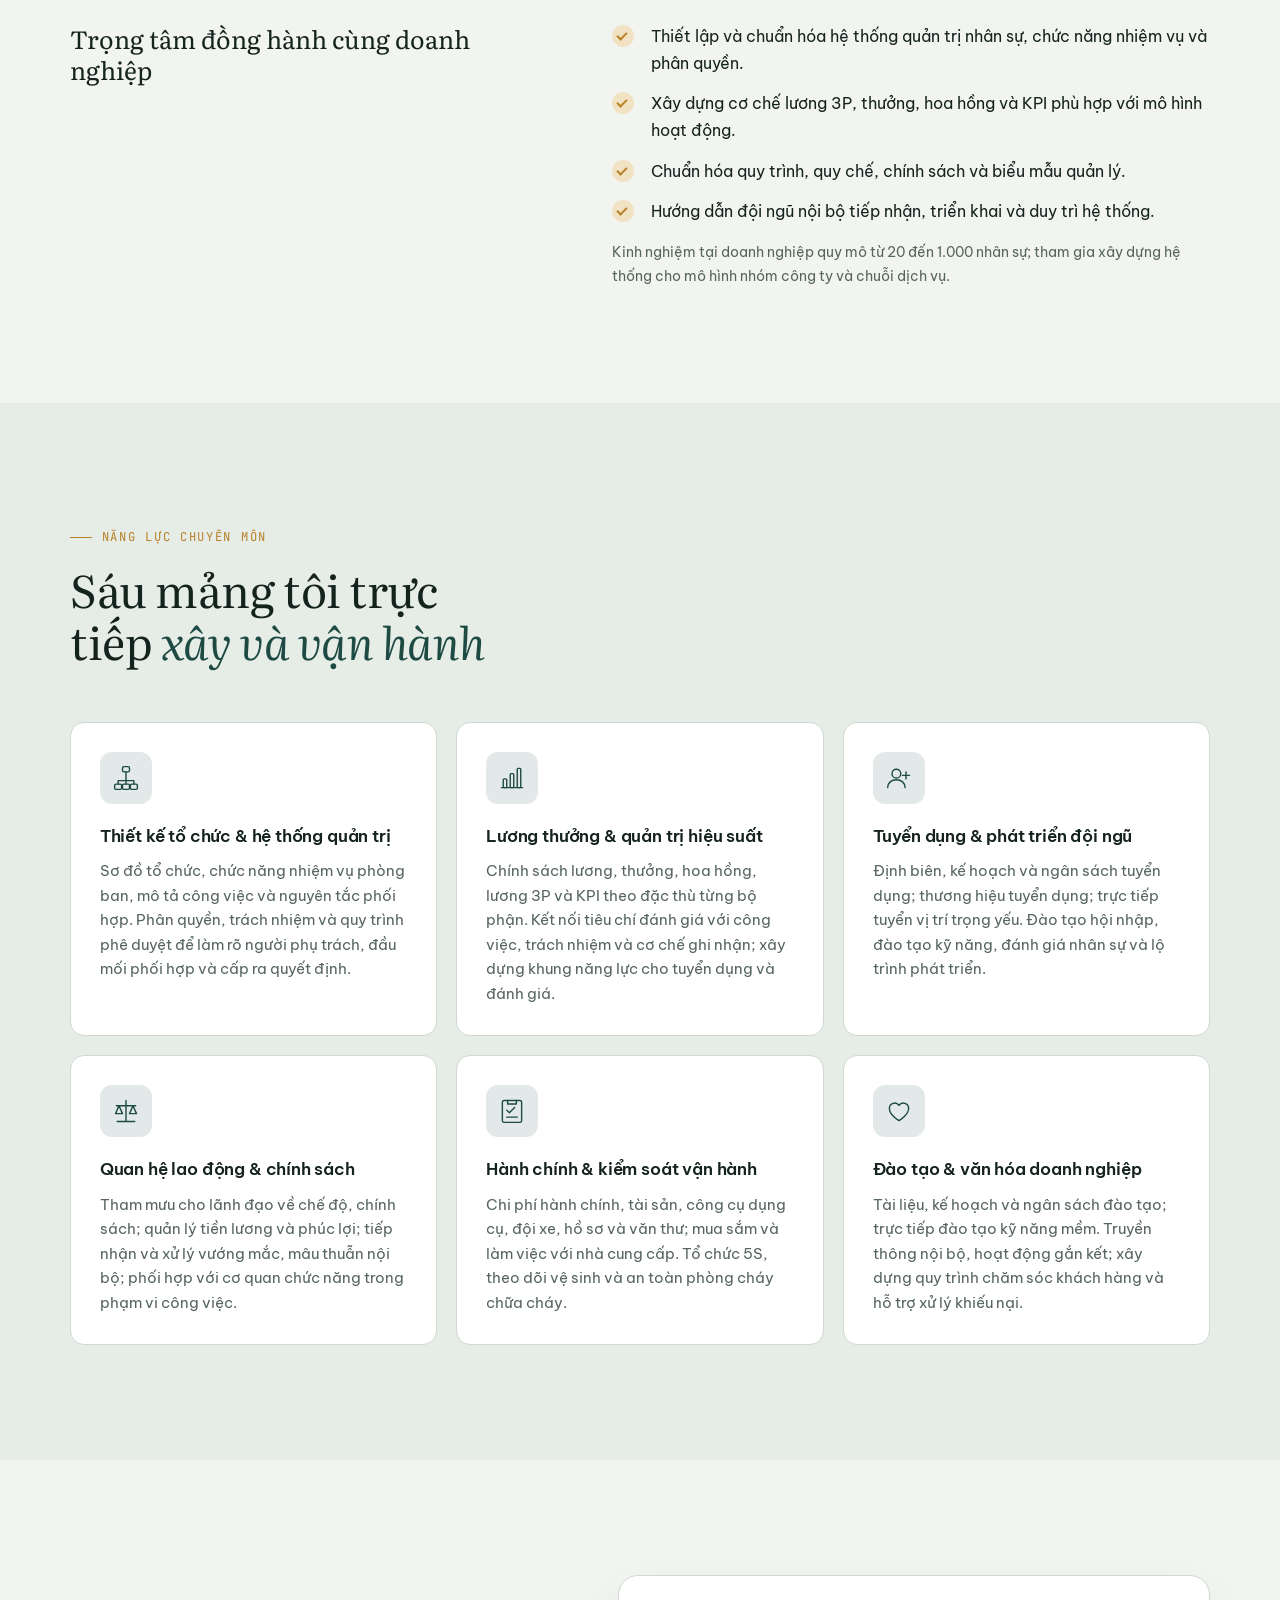
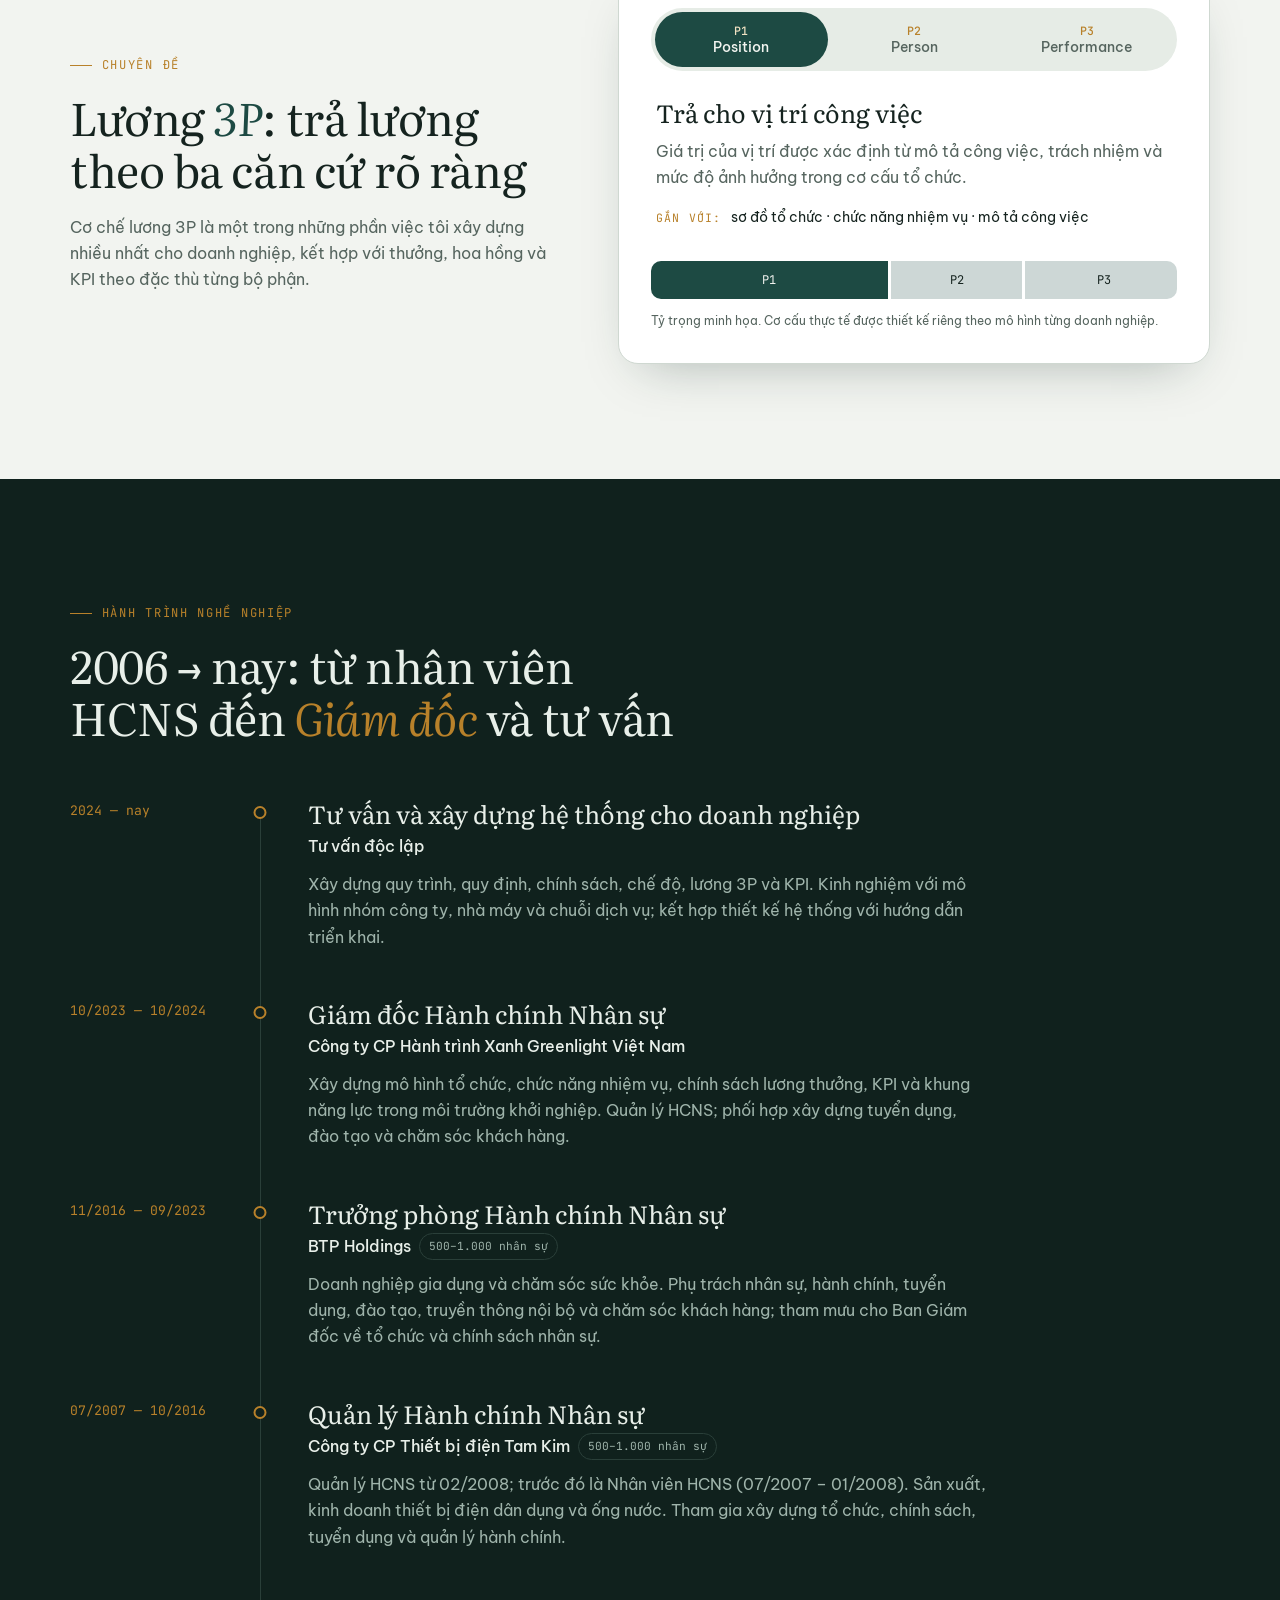
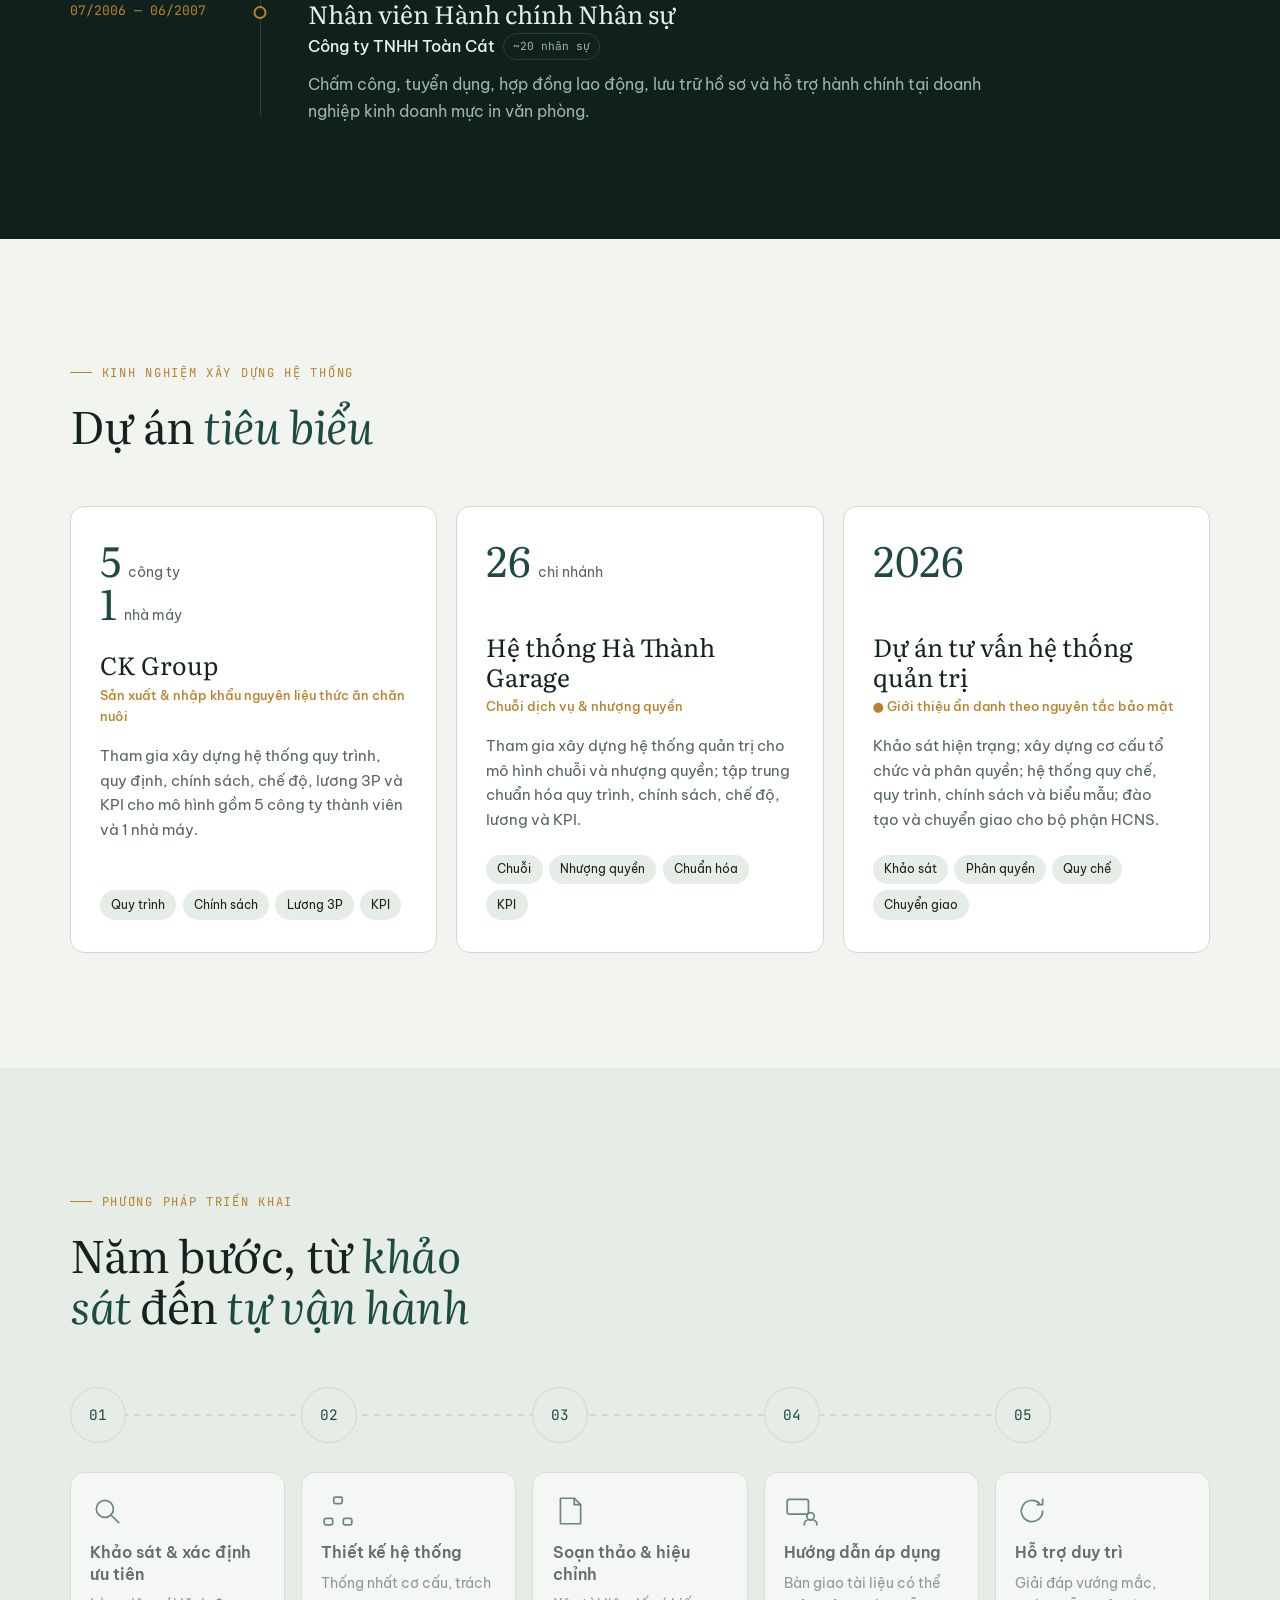
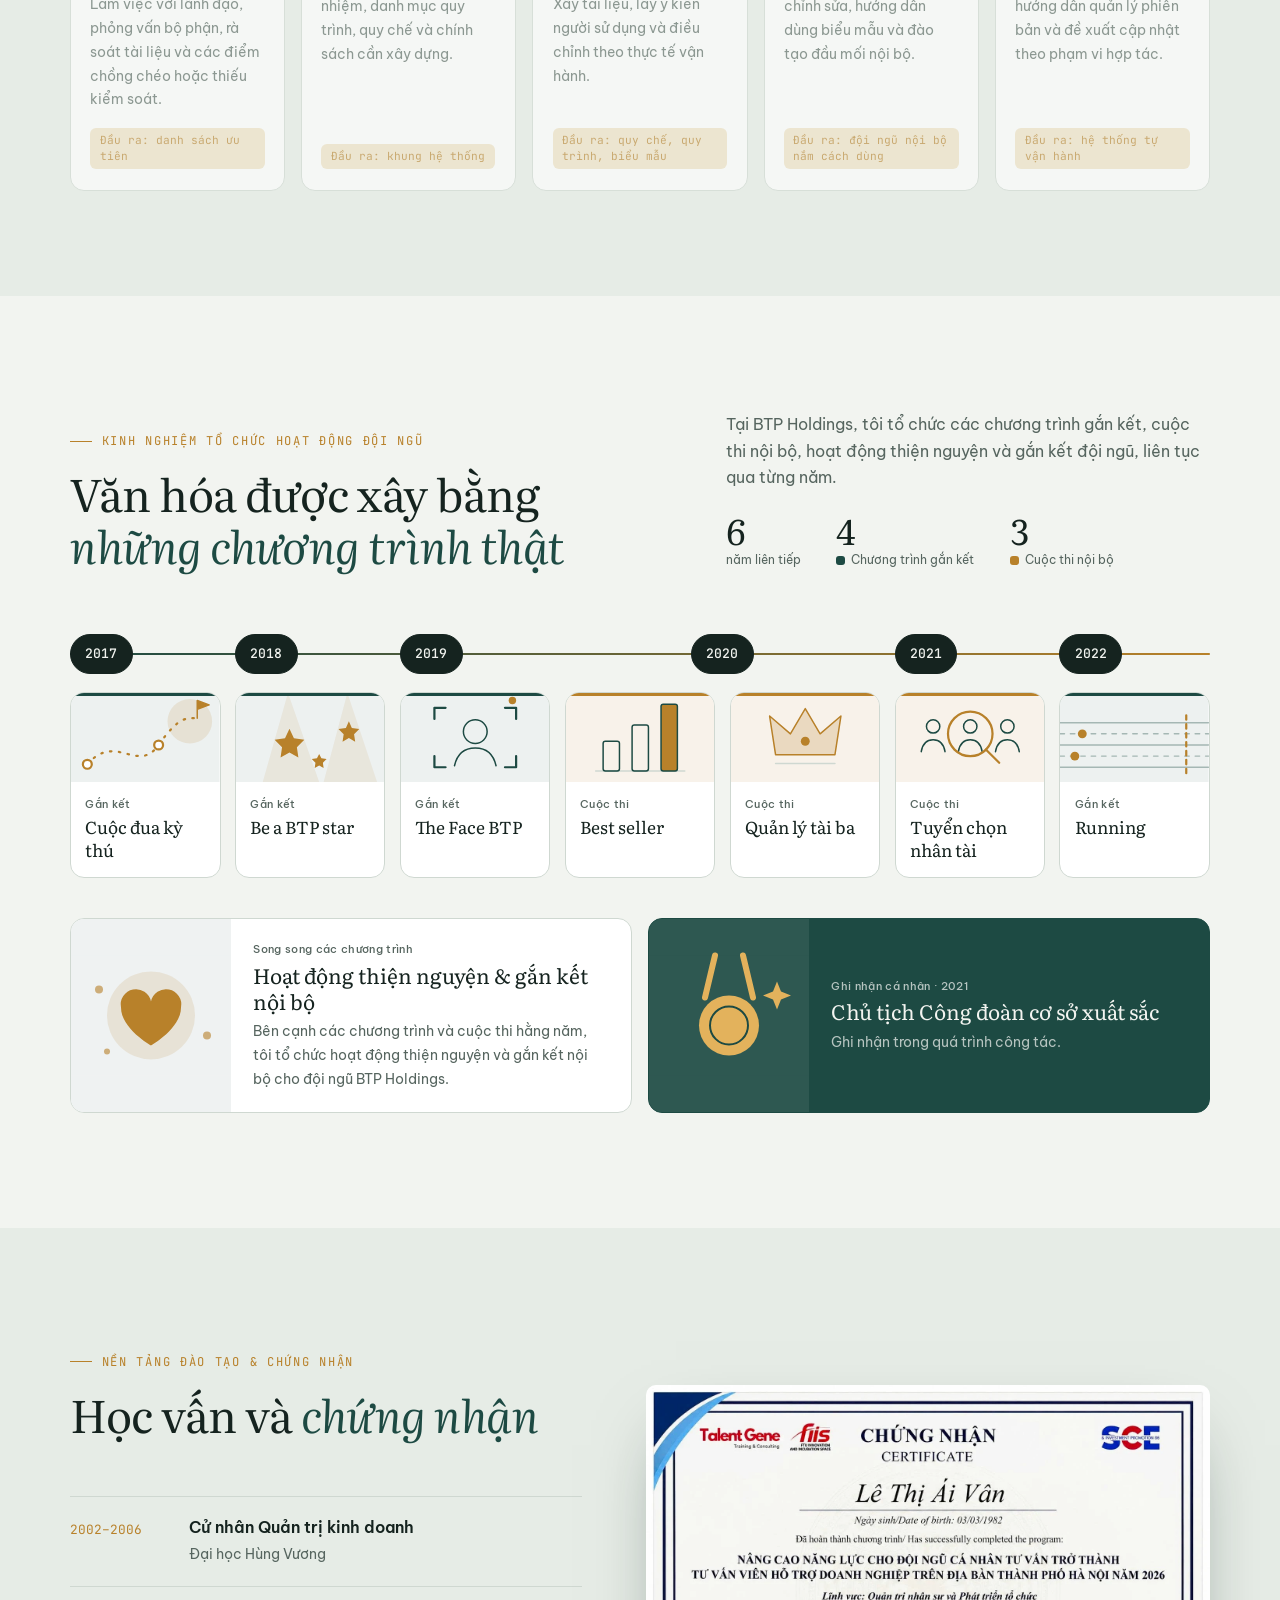
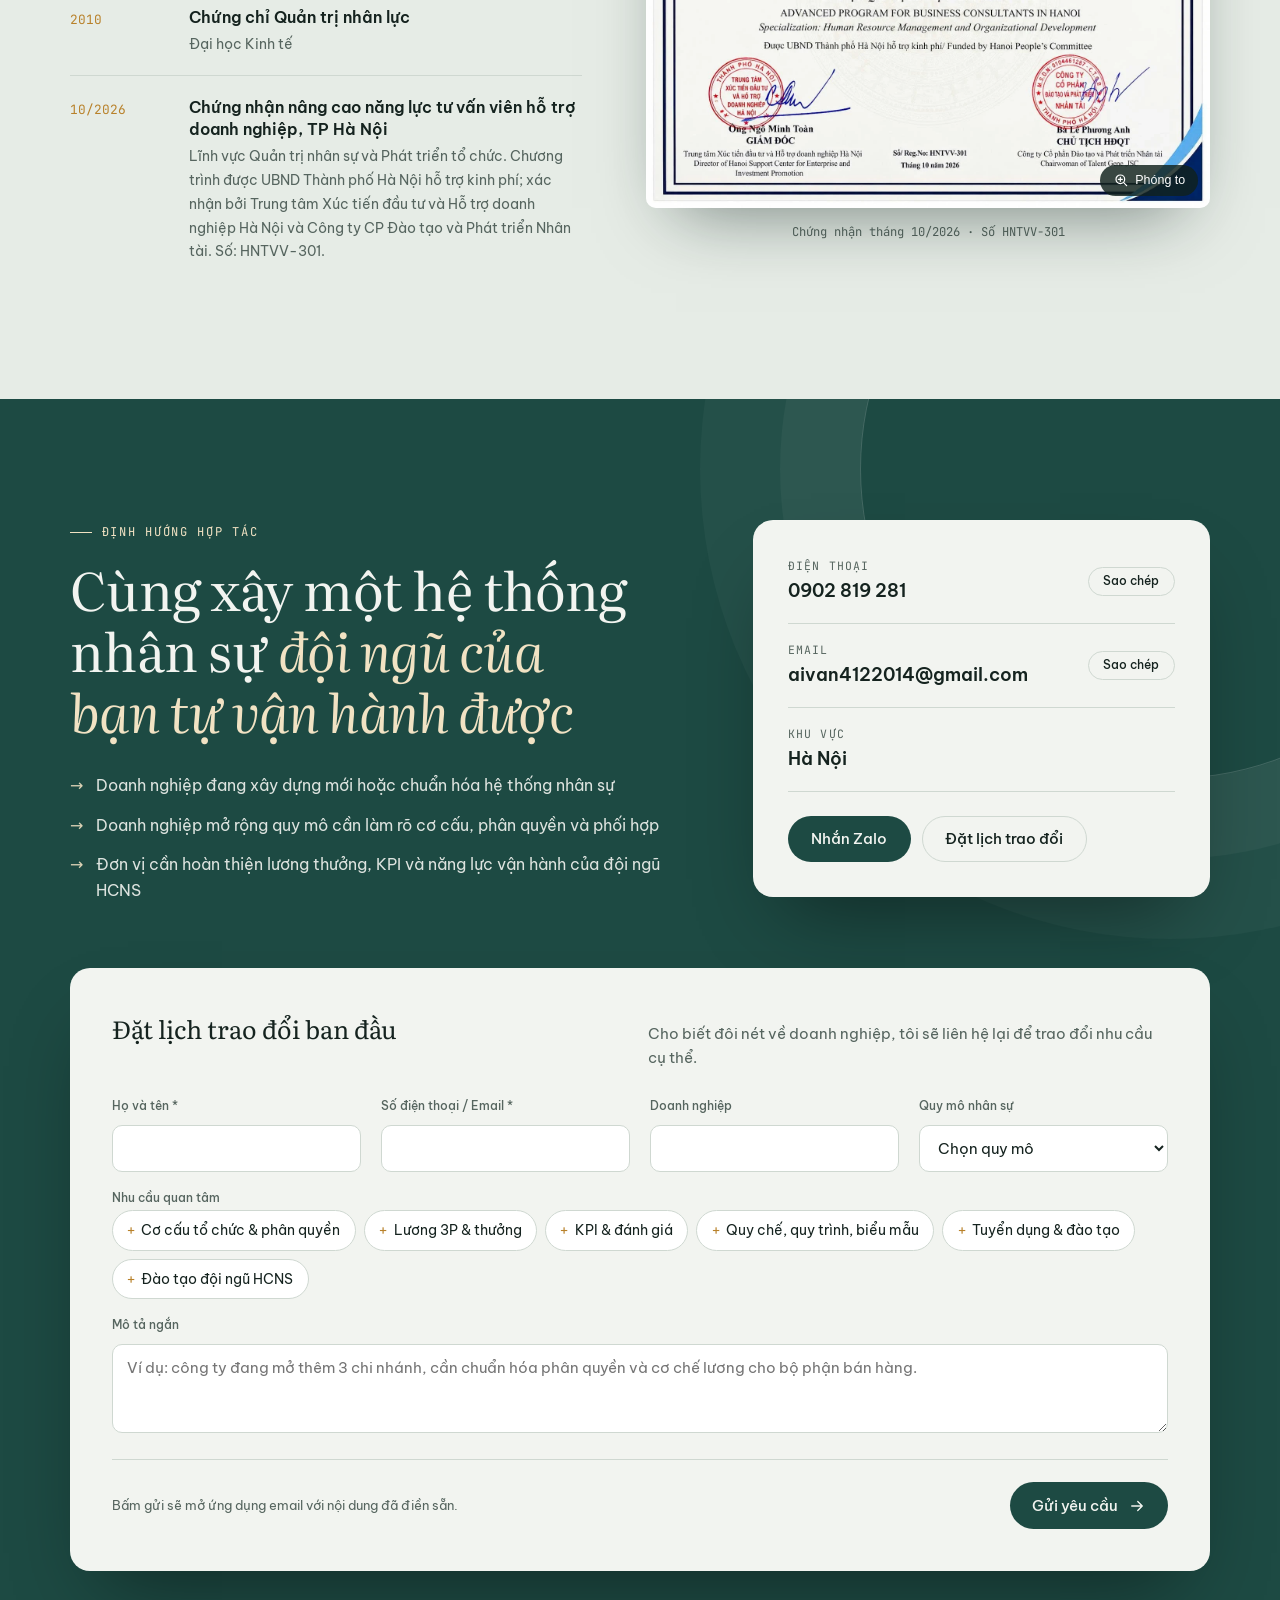
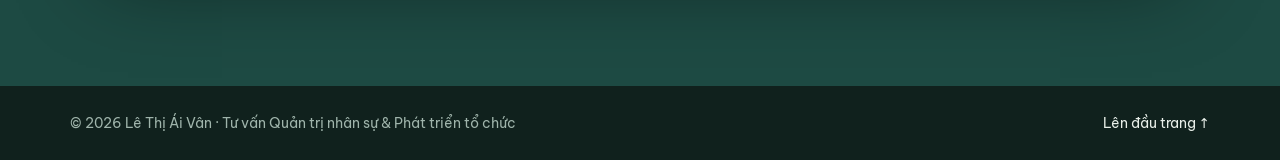
==== commit dce88f4d: "Even out culture timeline; remove PDF and vCard downloads - Seven equal cards in one row; the 2020 y" ====
--- a/index.html
+++ b/index.html
@@ -98,10 +98,7 @@
           <a href="#lien-he" class="btn btn--accent magnetic">Trao đổi hợp tác
             <svg viewBox="0 0 24 24" aria-hidden="true"><path d="M5 12h14M13 6l6 6-6 6"/></svg>
           </a>
-          <a href="assets/Ho-so-nang-luc-Le-Thi-Ai-Van.pdf" class="btn btn--ghost magnetic" download>
-            <svg viewBox="0 0 24 24" aria-hidden="true"><path d="M12 4v11M7 10l5 5 5-5M5 20h14"/></svg>
-            Tải hồ sơ PDF
-          </a>
+          <a href="#hanh-trinh" class="btn btn--ghost magnetic">Xem hành trình 20 năm</a>
         </div>
       </div>
 
@@ -424,126 +421,118 @@
       </div>
 
       <div class="ctl" id="ctl">
-        <div class="ctl__line" aria-hidden="true"><i></i></div>
-        <ol class="ctl__years">
-          <li class="ctl__year">
-            <span class="ctl__node">2017</span>
-            <div class="ctl__cards">
-              <article class="tile ev ev--bond">
-                <svg class="art" viewBox="0 0 200 120" preserveAspectRatio="xMidYMid slice" aria-hidden="true">
-                  <rect class="a-bg" width="200" height="120"/>
-                  <circle class="a-soft" cx="160" cy="38" r="30"/>
-                  <path class="a-route" d="M22 96 C 60 52, 90 110, 118 70 S 156 34, 170 34"/>
-                  <circle class="a-pin" cx="22" cy="96" r="6"/>
-                  <circle class="a-pin" cx="118" cy="70" r="6"/>
-                  <path class="a-flag" d="M170 34 V10 l16 6 -16 6"/>
-                </svg>
-                <div class="ev__body"><span class="ev__cat">Chương trình gắn kết</span><h3>Cuộc đua kỳ thú</h3></div>
-              </article>
-            </div>
-          </li>
-          <li class="ctl__year">
-            <span class="ctl__node">2018</span>
-            <div class="ctl__cards">
-              <article class="tile ev ev--bond">
-                <svg class="art" viewBox="0 0 200 120" preserveAspectRatio="xMidYMid slice" aria-hidden="true">
-                  <rect class="a-bg" width="200" height="120"/>
-                  <path class="a-beam" d="M70 0 L36 120 H112 Z"/>
-                  <path class="a-beam" d="M150 0 L118 120 H190 Z"/>
-                  <path class="a-starshape s1" d="M72 48 l6 13 14 2 -10 10 2 14 -12 -7 -12 7 2 -14 -10 -10 14 -2z"/>
-                  <path class="a-starshape s2" d="M152 38 l4 9 10 1.5 -7 7 1.5 10 -8.5 -5 -8.5 5 1.5 -10 -7 -7 10 -1.5z"/>
-                  <path class="a-starshape s3" d="M112 82 l3 6 7 1 -5 5 1 7 -6 -3.5 -6 3.5 1 -7 -5 -5 7 -1z"/>
-                </svg>
-                <div class="ev__body"><span class="ev__cat">Chương trình gắn kết</span><h3>Be a BTP star</h3></div>
-              </article>
-            </div>
-          </li>
-          <li class="ctl__year">
-            <span class="ctl__node">2019</span>
-            <div class="ctl__cards">
-              <article class="tile ev ev--bond">
-                <svg class="art" viewBox="0 0 200 120" preserveAspectRatio="xMidYMid slice" aria-hidden="true">
-                  <rect class="a-bg" width="200" height="120"/>
-                  <g transform="translate(0,-20)">
-                    <path class="a-corner" d="M60 40 h-15 v15 M140 40 h15 v15 M60 120 h-15 v-15 M140 120 h15 v-15"/>
-                    <circle class="a-head" cx="100" cy="72" r="16"/>
-                    <path class="a-head" d="M72 118 c4 -18 16 -24 28 -24 s24 6 28 24"/>
-                    <circle class="a-flash" cx="150" cy="30" r="5"/>
-                  </g>
-                </svg>
-                <div class="ev__body"><span class="ev__cat">Chương trình gắn kết</span><h3>The Face BTP</h3></div>
-              </article>
-            </div>
-          </li>
-          <li class="ctl__year">
-            <span class="ctl__node">2020</span>
-            <div class="ctl__cards">
-              <article class="tile ev ev--contest">
-                <svg class="art" viewBox="0 0 200 120" preserveAspectRatio="xMidYMid slice" aria-hidden="true">
-                  <rect class="a-bg" width="200" height="120"/>
-                  <g transform="translate(0,-25)">
-                    <path class="a-base" d="M40 130 H160"/>
-                    <rect class="a-bar b1" x="50" y="90" width="22" height="40" rx="3"/>
-                    <rect class="a-bar b2" x="89" y="68" width="22" height="62" rx="3"/>
-                    <rect class="a-bar b3" x="128" y="40" width="22" height="90" rx="3"/>
-                  </g>
-                </svg>
-                <div class="ev__body"><span class="ev__cat">Cuộc thi</span><h3>Best seller</h3></div>
-              </article>
-              <article class="tile ev ev--contest">
-                <svg class="art" viewBox="0 0 200 120" preserveAspectRatio="xMidYMid slice" aria-hidden="true">
-                  <rect class="a-bg" width="200" height="120"/>
-                  <g transform="translate(0,-27)">
-                    <path class="a-crown" d="M60 110 L52 58 L80 82 L100 48 L120 82 L148 58 L140 110 Z"/>
-                    <path class="a-base" d="M60 122 H140"/>
-                    <circle class="a-gem" cx="100" cy="92" r="6"/>
-                  </g>
-                </svg>
-                <div class="ev__body"><span class="ev__cat">Cuộc thi</span><h3>Quản lý tài ba</h3></div>
-              </article>
-            </div>
-          </li>
-          <li class="ctl__year">
-            <span class="ctl__node">2021</span>
-            <div class="ctl__cards">
-              <article class="tile ev ev--contest">
-                <svg class="art" viewBox="0 0 200 120" preserveAspectRatio="xMidYMid slice" aria-hidden="true">
-                  <rect class="a-bg" width="200" height="120"/>
-                  <g transform="translate(0,-25)">
-                    <g class="a-people">
-                      <circle cx="50" cy="70" r="9"/><path d="M34 104 c2 -12 9 -16 16 -16 s14 4 16 16"/>
-                      <circle cx="100" cy="70" r="9"/><path d="M84 104 c2 -12 9 -16 16 -16 s14 4 16 16"/>
-                      <circle cx="150" cy="70" r="9"/><path d="M134 104 c2 -12 9 -16 16 -16 s14 4 16 16"/>
-                    </g>
-                    <g class="a-lens"><circle cx="100" cy="80" r="30"/><path d="M121 101 l18 18"/></g>
-                  </g>
-                </svg>
-                <div class="ev__body"><span class="ev__cat">Cuộc thi</span><h3>Tuyển chọn nhân tài</h3></div>
-              </article>
-            </div>
-          </li>
-          <li class="ctl__year">
-            <span class="ctl__node">2022</span>
-            <div class="ctl__cards">
-              <article class="tile ev ev--bond">
-                <svg class="art" viewBox="0 0 200 120" preserveAspectRatio="xMidYMid slice" aria-hidden="true">
-                  <rect class="a-bg" width="200" height="120"/>
-                  <path class="a-lane" d="M0 40 H200 M0 70 H200 M0 100 H200"/>
-                  <path class="a-lane a-lane--dash" d="M0 55 H200 M0 85 H200"/>
-                  <path class="a-finish" d="M170 30 V110"/>
-                  <circle class="a-runner r1" cx="30" cy="55" r="6"/>
-                  <circle class="a-runner r2" cx="20" cy="85" r="6"/>
-                </svg>
-                <div class="ev__body"><span class="ev__cat">Chương trình gắn kết</span><h3>Running</h3></div>
-              </article>
-            </div>
+        <div class="ctl__yrs" aria-hidden="true">
+          <i class="ctl__line"><b></b></i>
+          <span class="ctl__node">2017</span>
+          <span class="ctl__node">2018</span>
+          <span class="ctl__node">2019</span>
+          <span class="ctl__node ctl__node--span">2020</span>
+          <span class="ctl__node">2021</span>
+          <span class="ctl__node">2022</span>
+        </div>
+        <ol class="ctl__events">
+          <li class="ctl__ev">
+          <article class="tile ev ev--bond">
+            <svg class="art" viewBox="0 0 200 120" preserveAspectRatio="xMidYMid slice" aria-hidden="true">
+              <rect class="a-bg" width="200" height="120"/>
+              <circle class="a-soft" cx="160" cy="38" r="30"/>
+              <path class="a-route" d="M22 96 C 60 52, 90 110, 118 70 S 156 34, 170 34"/>
+              <circle class="a-pin" cx="22" cy="96" r="6"/>
+              <circle class="a-pin" cx="118" cy="70" r="6"/>
+              <path class="a-flag" d="M170 34 V10 l16 6 -16 6"/>
+            </svg>
+            <div class="ev__body"><span class="ev__year">2017</span><span class="ev__cat">Gắn kết</span><h3>Cuộc đua kỳ thú</h3></div>
+          </article>
+          </li>
+          <li class="ctl__ev">
+          <article class="tile ev ev--bond">
+            <svg class="art" viewBox="0 0 200 120" preserveAspectRatio="xMidYMid slice" aria-hidden="true">
+              <rect class="a-bg" width="200" height="120"/>
+              <path class="a-beam" d="M70 0 L36 120 H112 Z"/>
+              <path class="a-beam" d="M150 0 L118 120 H190 Z"/>
+              <path class="a-starshape s1" d="M72 48 l6 13 14 2 -10 10 2 14 -12 -7 -12 7 2 -14 -10 -10 14 -2z"/>
+              <path class="a-starshape s2" d="M152 38 l4 9 10 1.5 -7 7 1.5 10 -8.5 -5 -8.5 5 1.5 -10 -7 -7 10 -1.5z"/>
+              <path class="a-starshape s3" d="M112 82 l3 6 7 1 -5 5 1 7 -6 -3.5 -6 3.5 1 -7 -5 -5 7 -1z"/>
+            </svg>
+            <div class="ev__body"><span class="ev__year">2018</span><span class="ev__cat">Gắn kết</span><h3>Be a BTP star</h3></div>
+          </article>
+          </li>
+          <li class="ctl__ev">
+          <article class="tile ev ev--bond">
+            <svg class="art" viewBox="0 0 200 120" preserveAspectRatio="xMidYMid slice" aria-hidden="true">
+              <rect class="a-bg" width="200" height="120"/>
+              <g transform="translate(0,-20)">
+                <path class="a-corner" d="M60 40 h-15 v15 M140 40 h15 v15 M60 120 h-15 v-15 M140 120 h15 v-15"/>
+                <circle class="a-head" cx="100" cy="72" r="16"/>
+                <path class="a-head" d="M72 118 c4 -18 16 -24 28 -24 s24 6 28 24"/>
+                <circle class="a-flash" cx="150" cy="30" r="5"/>
+              </g>
+            </svg>
+            <div class="ev__body"><span class="ev__year">2019</span><span class="ev__cat">Gắn kết</span><h3>The Face BTP</h3></div>
+          </article>
+          </li>
+          <li class="ctl__ev">
+          <article class="tile ev ev--contest">
+            <svg class="art" viewBox="0 0 200 120" preserveAspectRatio="xMidYMid slice" aria-hidden="true">
+              <rect class="a-bg" width="200" height="120"/>
+              <g transform="translate(0,-25)">
+                <path class="a-base" d="M40 130 H160"/>
+                <rect class="a-bar b1" x="50" y="90" width="22" height="40" rx="3"/>
+                <rect class="a-bar b2" x="89" y="68" width="22" height="62" rx="3"/>
+                <rect class="a-bar b3" x="128" y="40" width="22" height="90" rx="3"/>
+              </g>
+            </svg>
+            <div class="ev__body"><span class="ev__year">2020</span><span class="ev__cat">Cuộc thi</span><h3>Best seller</h3></div>
+          </article>
+          </li>
+          <li class="ctl__ev">
+          <article class="tile ev ev--contest">
+            <svg class="art" viewBox="0 0 200 120" preserveAspectRatio="xMidYMid slice" aria-hidden="true">
+              <rect class="a-bg" width="200" height="120"/>
+              <g transform="translate(0,-27)">
+                <path class="a-crown" d="M60 110 L52 58 L80 82 L100 48 L120 82 L148 58 L140 110 Z"/>
+                <path class="a-base" d="M60 122 H140"/>
+                <circle class="a-gem" cx="100" cy="92" r="6"/>
+              </g>
+            </svg>
+            <div class="ev__body"><span class="ev__year">2020</span><span class="ev__cat">Cuộc thi</span><h3>Quản lý tài ba</h3></div>
+          </article>
+          </li>
+          <li class="ctl__ev">
+          <article class="tile ev ev--contest">
+            <svg class="art" viewBox="0 0 200 120" preserveAspectRatio="xMidYMid slice" aria-hidden="true">
+              <rect class="a-bg" width="200" height="120"/>
+              <g transform="translate(0,-25)">
+                <g class="a-people">
+                  <circle cx="50" cy="70" r="9"/><path d="M34 104 c2 -12 9 -16 16 -16 s14 4 16 16"/>
+                  <circle cx="100" cy="70" r="9"/><path d="M84 104 c2 -12 9 -16 16 -16 s14 4 16 16"/>
+                  <circle cx="150" cy="70" r="9"/><path d="M134 104 c2 -12 9 -16 16 -16 s14 4 16 16"/>
+                </g>
+                <g class="a-lens"><circle cx="100" cy="80" r="30"/><path d="M121 101 l18 18"/></g>
+              </g>
+            </svg>
+            <div class="ev__body"><span class="ev__year">2021</span><span class="ev__cat">Cuộc thi</span><h3>Tuyển chọn nhân tài</h3></div>
+          </article>
+          </li>
+          <li class="ctl__ev">
+          <article class="tile ev ev--bond">
+            <svg class="art" viewBox="0 0 200 120" preserveAspectRatio="xMidYMid slice" aria-hidden="true">
+              <rect class="a-bg" width="200" height="120"/>
+              <path class="a-lane" d="M0 40 H200 M0 70 H200 M0 100 H200"/>
+              <path class="a-lane a-lane--dash" d="M0 55 H200 M0 85 H200"/>
+              <path class="a-finish" d="M170 30 V110"/>
+              <circle class="a-runner r1" cx="30" cy="55" r="6"/>
+              <circle class="a-runner r2" cx="20" cy="85" r="6"/>
+            </svg>
+            <div class="ev__body"><span class="ev__year">2022</span><span class="ev__cat">Gắn kết</span><h3>Running</h3></div>
+          </article>
           </li>
         </ol>
       </div>
 
       <div class="culture__bottom">
         <article class="tile band reveal">
-          <svg class="art band__art" viewBox="0 0 160 120" preserveAspectRatio="xMidYMid slice" aria-hidden="true">
+          <svg class="art band__art" viewBox="0 0 160 120" preserveAspectRatio="xMidYMid meet" aria-hidden="true">
             <rect class="a-bg" width="160" height="120"/>
             <circle class="a-soft" cx="80" cy="60" r="44"/>
             <path class="a-heart" d="M80 90 s-30 -17 -30 -38 a15 15 0 0 1 30 -6 a15 15 0 0 1 30 6 c0 21 -30 38 -30 38z"/>
@@ -556,7 +545,7 @@
           </div>
         </article>
         <article class="tile band band--award reveal">
-          <svg class="art band__art" viewBox="0 0 160 120" preserveAspectRatio="xMidYMid slice" aria-hidden="true">
+          <svg class="art band__art" viewBox="0 0 160 120" preserveAspectRatio="xMidYMid meet" aria-hidden="true">
             <rect class="a-bg" width="160" height="120"/>
             <path class="a-ribbon" d="M66 0 L56 42 M94 0 L104 42"/>
             <circle class="a-medal" cx="80" cy="70" r="30"/>
@@ -636,8 +625,7 @@
         </div>
         <div class="contact__ctas">
           <a href="https://zalo.me/0902819281" class="btn btn--accent magnetic" target="_blank" rel="noopener">Nhắn Zalo</a>
-          <a href="assets/le-thi-ai-van.vcf" class="btn btn--ghost magnetic" download>Lưu danh bạ</a>
-          <a href="assets/Ho-so-nang-luc-Le-Thi-Ai-Van.pdf" class="btn btn--ghost magnetic" download>Hồ sơ PDF</a>
+          <a href="#brief" class="btn btn--ghost magnetic">Đặt lịch trao đổi</a>
         </div>
       </div>
     </div>
--- a/styles.css
+++ b/styles.css
@@ -436,23 +436,25 @@
 .lg--bond, .ev--bond { --cat: var(--pine); }
 .lg--contest, .ev--contest { --cat: var(--brass); }
 
-.ctl { position: relative; }
-.ctl__line { position: absolute; left: 0; right: 0; top: 21px; height: 2px; background: var(--line); border-radius: 2px; }
-.ctl__line i { position: absolute; inset: 0; border-radius: inherit; background: linear-gradient(90deg, var(--pine), var(--brass)); transform-origin: left; transition: transform 1.8s var(--ease); }
-.ctl.js:not(.run) .ctl__line i { transform: scaleX(0); }
-.ctl__years { list-style: none; margin: 0; padding: 0; display: grid; grid-template-columns: repeat(6, 1fr); gap: 1rem; position: relative; }
-.ctl__year { min-width: 0; display: flex; flex-direction: column; gap: 1.1rem; }
+.ctl { position: relative; --gap: .9rem; }
+.ctl__yrs { position: relative; display: grid; grid-template-columns: repeat(7, 1fr); gap: var(--gap); margin-bottom: 1.1rem; }
+.ctl__line { position: absolute; left: 0; right: 0; top: 50%; height: 2px; margin-top: -1px; background: var(--line); border-radius: 2px; }
+.ctl__line b { position: absolute; inset: 0; border-radius: inherit; background: linear-gradient(90deg, var(--pine), var(--brass)); transform-origin: left; transition: transform 1.8s var(--ease); }
+.ctl.js:not(.run) .ctl__line b { transform: scaleX(0); }
 .ctl__node {
-  align-self: flex-start; position: relative; z-index: 1; padding: .55rem .95rem; border-radius: 999px;
-  font-family: var(--f-mono); font-size: .85rem; font-weight: 500; color: var(--fg);
-  background: var(--bg); border: 1px solid var(--line);
-  transition: background .5s, color .5s, border-color .5s, transform .5s var(--ease);
-}
-.ctl.run .ctl__node { background: var(--fg); color: var(--bg); border-color: var(--fg); }
-.ctl.js .ctl__node { transition-delay: calc(var(--i) * 250ms); }
-.ctl.js .ctl__cards .ev { transition-delay: calc(var(--i) * 250ms + 150ms); }
-.ctl.js:not(.run) .ctl__cards .ev { opacity: 0; transform: translateY(18px); }
-.ctl__cards { display: grid; gap: .8rem; }
+  position: relative; z-index: 1; justify-self: start; padding: .5rem .9rem; border-radius: 999px;
+  font-family: var(--f-mono); font-size: .82rem; font-weight: 500; color: var(--bg); background: var(--fg); border: 1px solid var(--fg);
+  transition: opacity .5s, transform .5s var(--ease);
+}
+.ctl__node--span { grid-column: span 2; justify-self: center; }
+.ctl__events { list-style: none; margin: 0; padding: 0; display: grid; grid-template-columns: repeat(7, 1fr); gap: var(--gap); }
+.ctl__ev { display: flex; min-width: 0; }
+.ctl__ev > .ev { flex: 1; }
+.ctl.js .ctl__node { transition-delay: calc(var(--i) * 220ms); }
+.ctl.js .ctl__ev .ev { transition-delay: calc(var(--i) * 160ms + 150ms); }
+.ctl.js:not(.run) .ctl__node { opacity: 0; transform: scale(.8); }
+.ctl.js:not(.run) .ctl__ev .ev { opacity: 0; transform: translateY(18px); }
+.ev__year { display: none; font-family: var(--f-mono); font-size: .72rem; color: var(--cat); margin-bottom: .15rem; }
 
 .tile {
   --t-bg: var(--surface); --t-art: color-mix(in srgb, var(--pine) 7%, var(--surface)); --t-ink: var(--pine); --t-ac: var(--brass);
@@ -467,13 +469,13 @@
 .ev--bond { --t-art: color-mix(in srgb, var(--pine) 8%, var(--surface)); }
 .ev--contest { --t-art: color-mix(in srgb, var(--brass) 10%, var(--surface)); }
 .ev .art { display: block; width: 100%; aspect-ratio: 5 / 3; height: auto; }
-.ev__body { padding: .8rem .9rem 1rem; }
+.ev__body { padding: .8rem .9rem 1rem; flex: 1; }
 .ev__cat { display: block; font-size: .7rem; font-weight: 500; letter-spacing: .03em; color: var(--t-muted); margin-bottom: .2rem; }
 .ev h3 { margin: 0; font-family: var(--f-display); font-weight: 400; font-size: 1.08rem; line-height: 1.3; }
 
 .culture__bottom { display: grid; grid-template-columns: 1fr 1fr; gap: 1rem; margin-top: clamp(1.5rem, 4vw, 2.5rem); }
 .band { display: grid; grid-template-columns: 160px 1fr; align-items: stretch; }
-.band__art { width: 100%; height: 100%; min-height: 140px; display: block; }
+.band__art { width: 100%; height: 100%; min-height: 140px; display: block; background: var(--t-art); }
 .band__body { padding: 1.3rem 1.4rem; min-width: 0; align-self: center; }
 .band h3 { margin: 0 0 .4rem; font-family: var(--f-display); font-weight: 400; font-size: 1.3rem; line-height: 1.25; }
 .band p { margin: 0; font-size: .9rem; color: var(--t-muted); }
@@ -633,15 +635,6 @@
   .method__dot { top: calc(var(--p) * 100%); left: 50%; margin: -7px 0 0 -7px; }
   .method.js .step:not(.on) .step__card { transform: translateX(10px); }
   .culture__top { grid-template-columns: 1fr; }
-  .ctl__line { top: 0; bottom: 0; left: 31px; right: auto; width: 2px; height: auto; }
-  .ctl__line i { transform-origin: top; background: linear-gradient(180deg, var(--pine), var(--brass)); }
-  .ctl.js:not(.run) .ctl__line i { transform: scaleY(0); }
-  .ctl__years { grid-template-columns: 1fr; gap: 1.6rem; }
-  .ctl__year { display: grid; grid-template-columns: 64px 1fr; gap: 1rem; align-items: start; }
-  .ctl__node { padding: .45rem .55rem; font-size: .78rem; justify-self: start; }
-  .ctl__cards { grid-template-columns: repeat(2, 1fr); }
-  .ev { display: grid; grid-template-columns: 120px 1fr; align-items: center; }
-  .ev .art { height: 100%; aspect-ratio: auto; min-height: 90px; }
   .culture__bottom { grid-template-columns: 1fr; }
 }
 @media (max-width: 920px) {
@@ -683,11 +676,6 @@
   .culture__nums { gap: .8rem 1.1rem; flex-wrap: nowrap; }
   .culture__nums dt { font-size: .7rem; }
   .culture__nums dd { font-size: 1.6rem; }
-  .ctl__year { grid-template-columns: 56px 1fr; gap: .8rem; }
-  .ctl__line { left: 27px; }
-  .ctl__cards { grid-template-columns: 1fr; }
-  .ev { grid-template-columns: 104px 1fr; }
-  .ev .art { min-height: 84px; }
   .band { grid-template-columns: 110px 1fr; }
   .band__body { padding: 1rem 1.1rem; }
   .band h3 { font-size: 1.12rem; }
@@ -803,6 +791,21 @@
   * { animation: none !important; transition: none !important; }
 }
 
+@media (max-width: 1080px) {
+  .ctl__yrs { display: none; }
+  .ctl__events { grid-template-columns: repeat(2, 1fr); }
+  .ev { display: grid; grid-template-columns: 120px 1fr; align-items: stretch; }
+  .ev .art { height: 100%; aspect-ratio: auto; min-height: 92px; }
+  .ev__body { align-self: center; }
+  .ev__year { display: block; }
+  .ctl__ev:last-child { grid-column: 1 / -1; }
+}
+@media (max-width: 600px) {
+  .ctl__events { grid-template-columns: 1fr; }
+  .ev { grid-template-columns: 104px 1fr; }
+  .ctl__ev:last-child { grid-column: auto; }
+}
+
 @media (prefers-reduced-motion: reduce) {
   *, *::before, *::after { animation-duration: .01ms !important; animation-iteration-count: 1 !important; transition-duration: .01ms !important; }
   html { scroll-behavior: auto; }
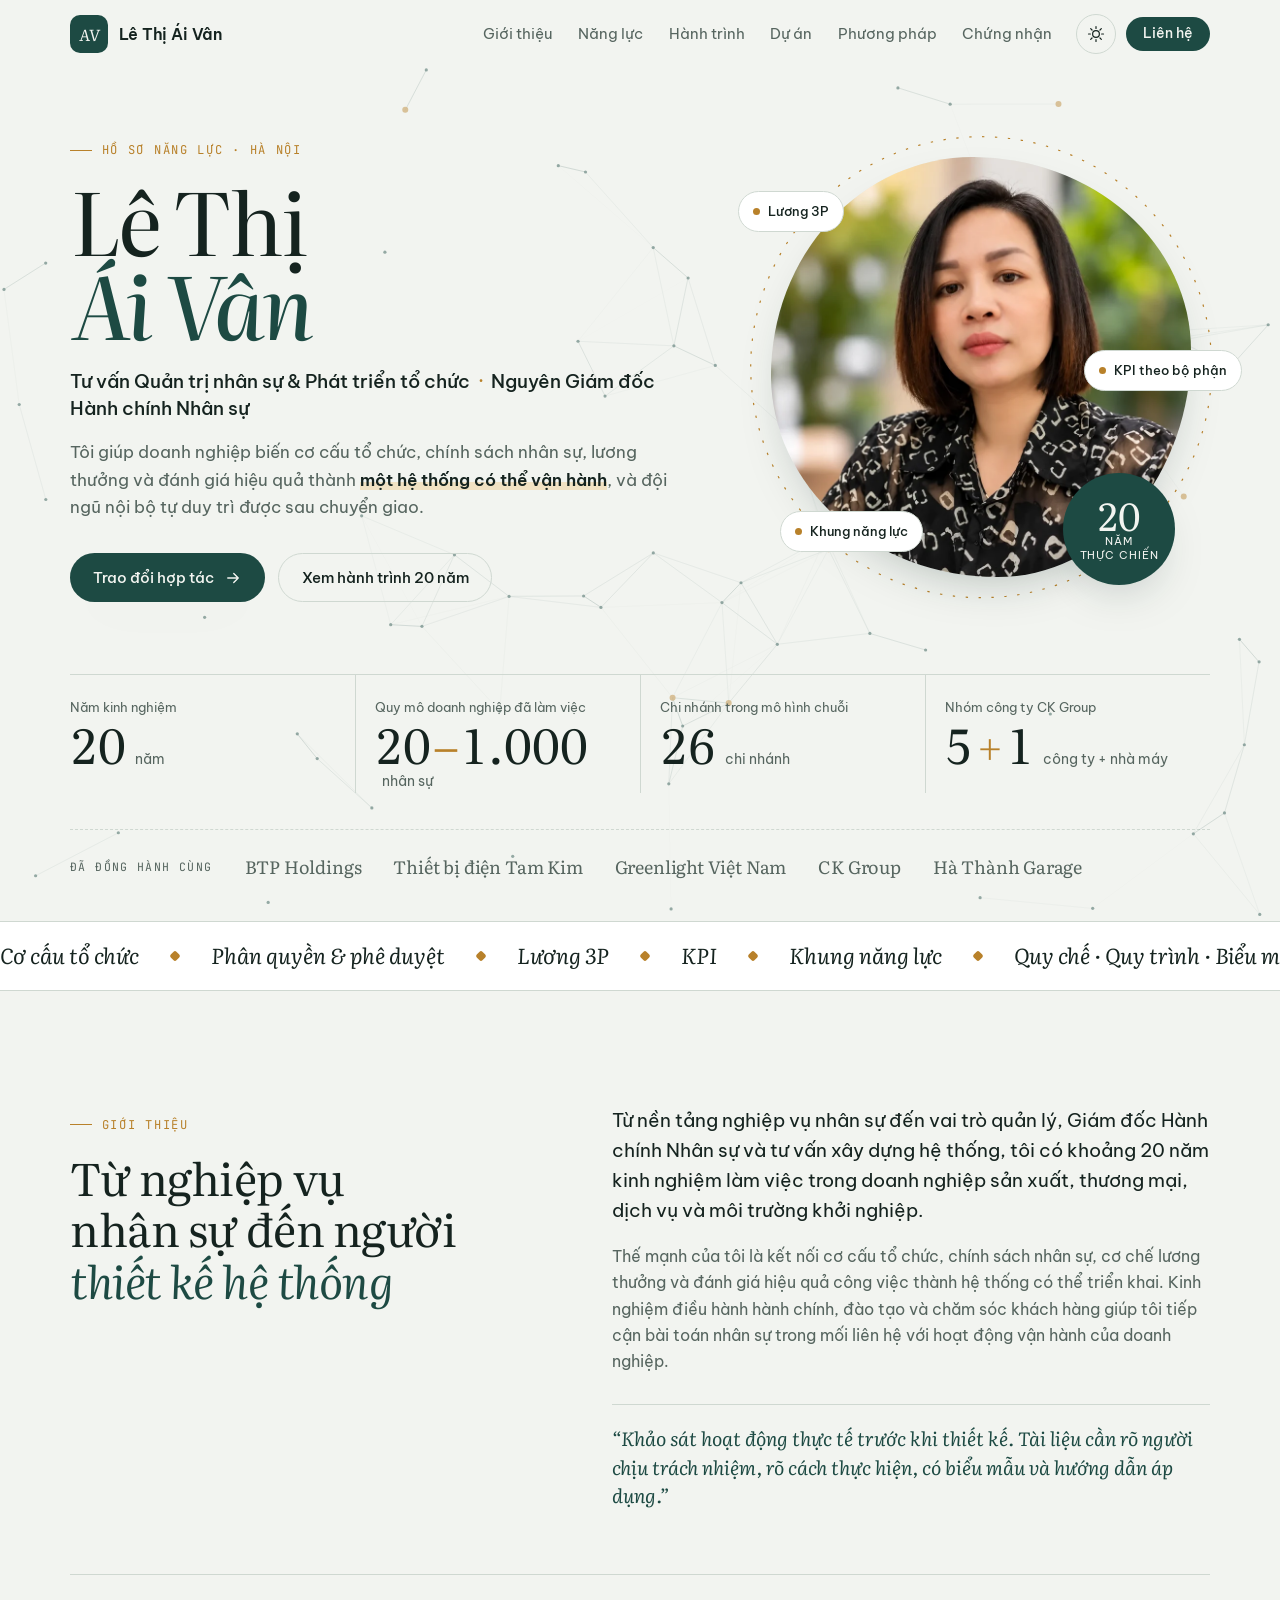
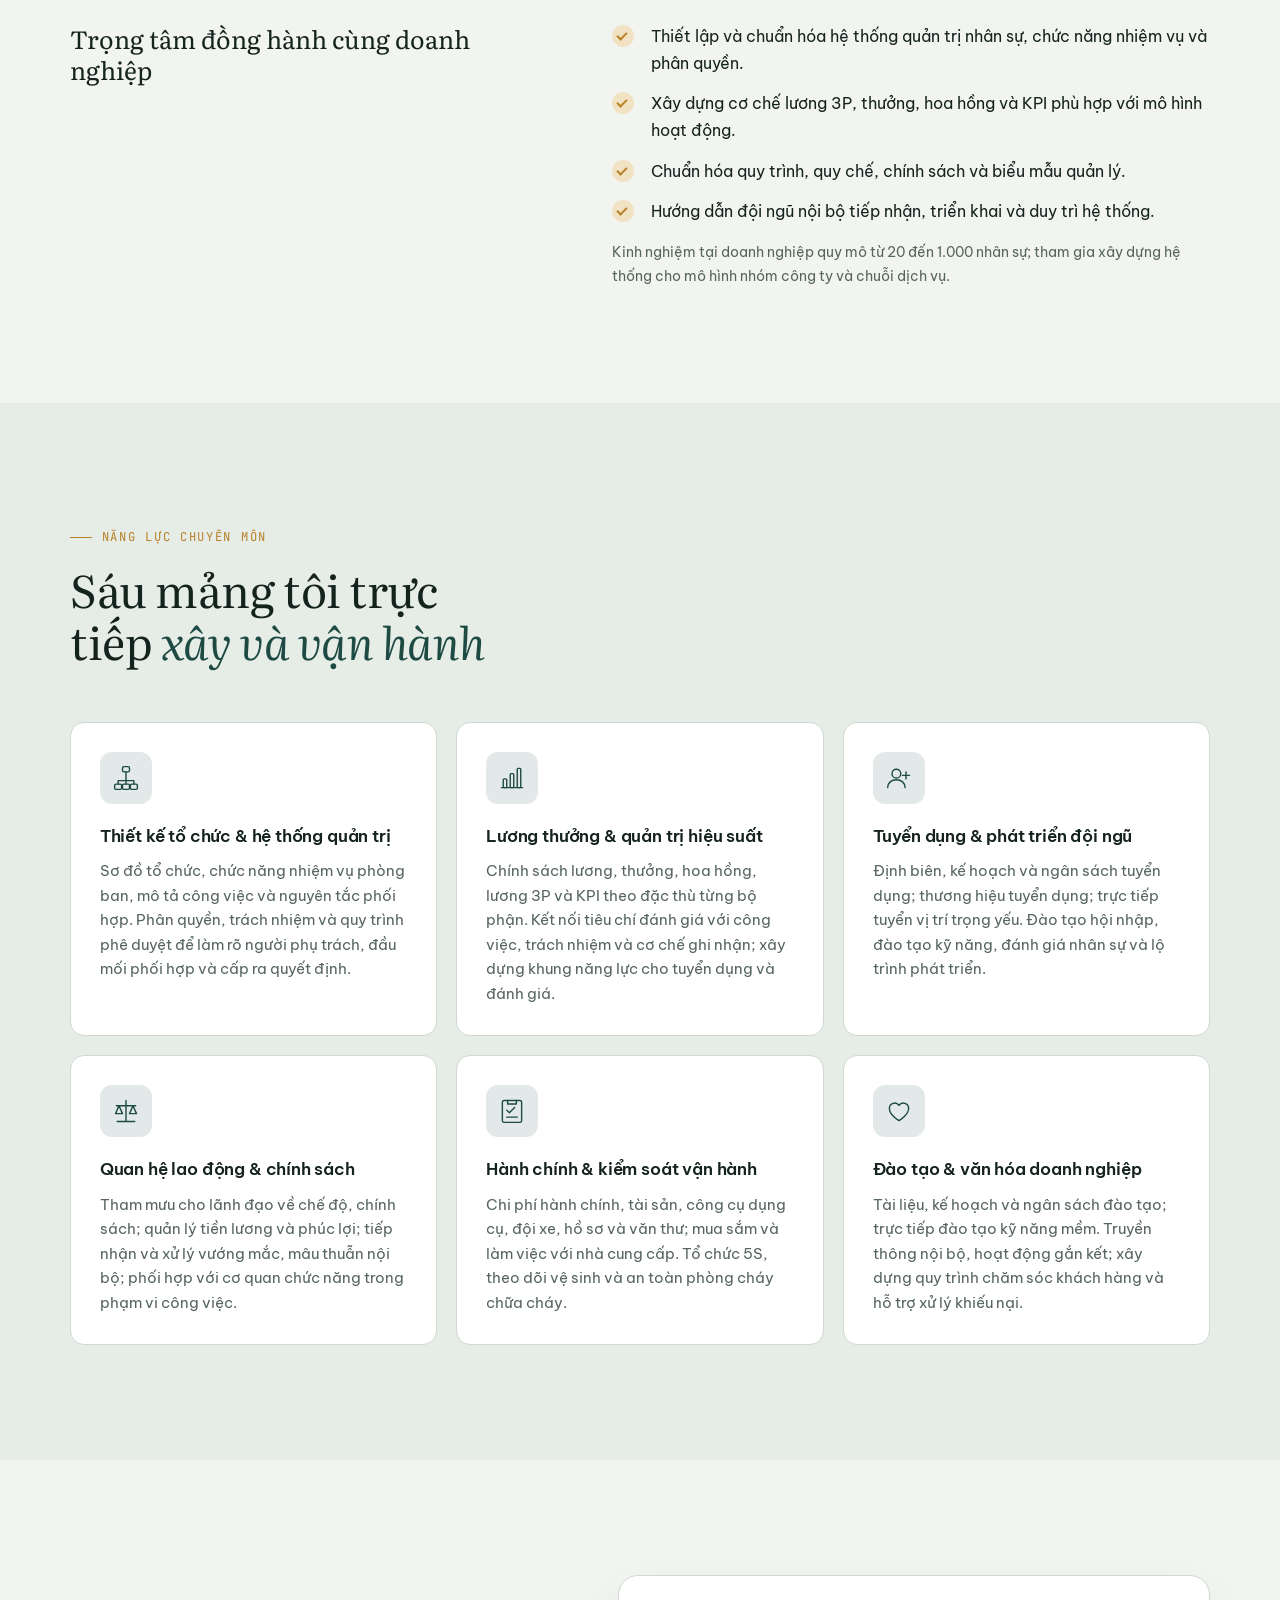
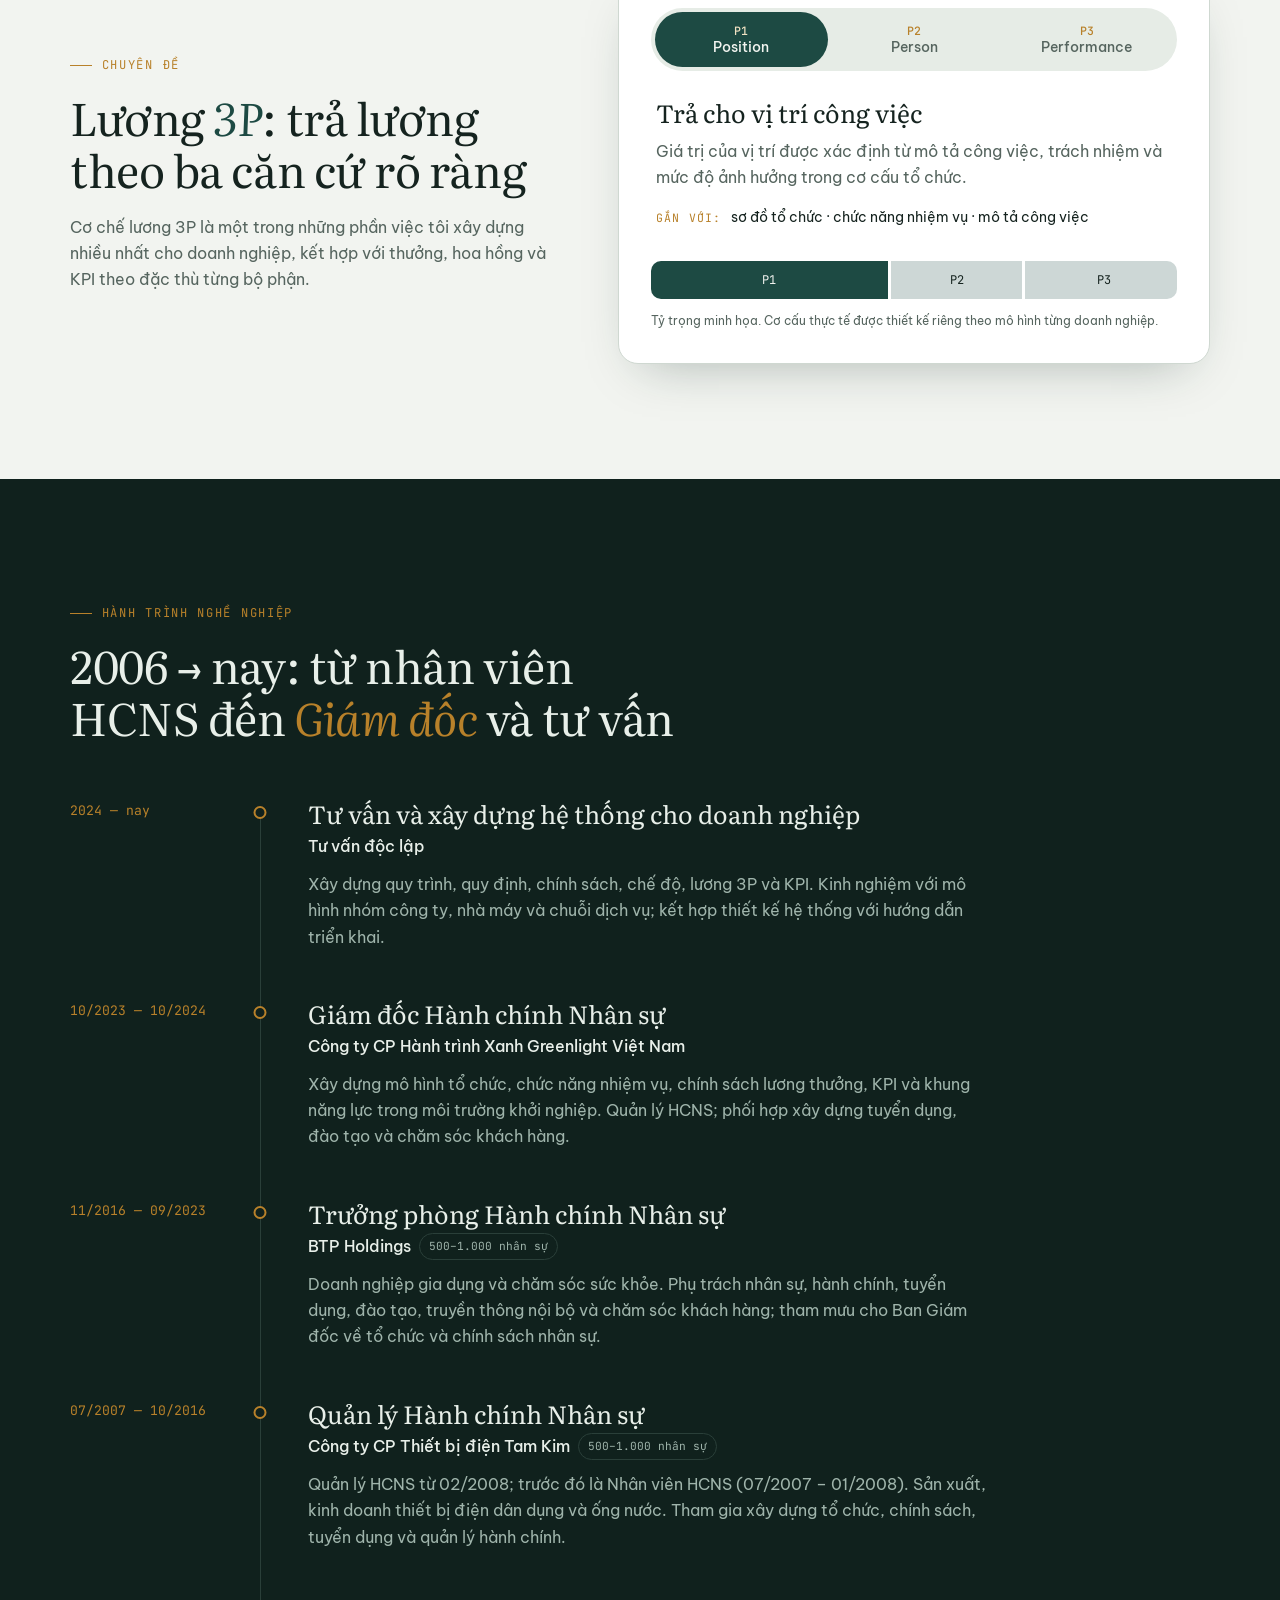
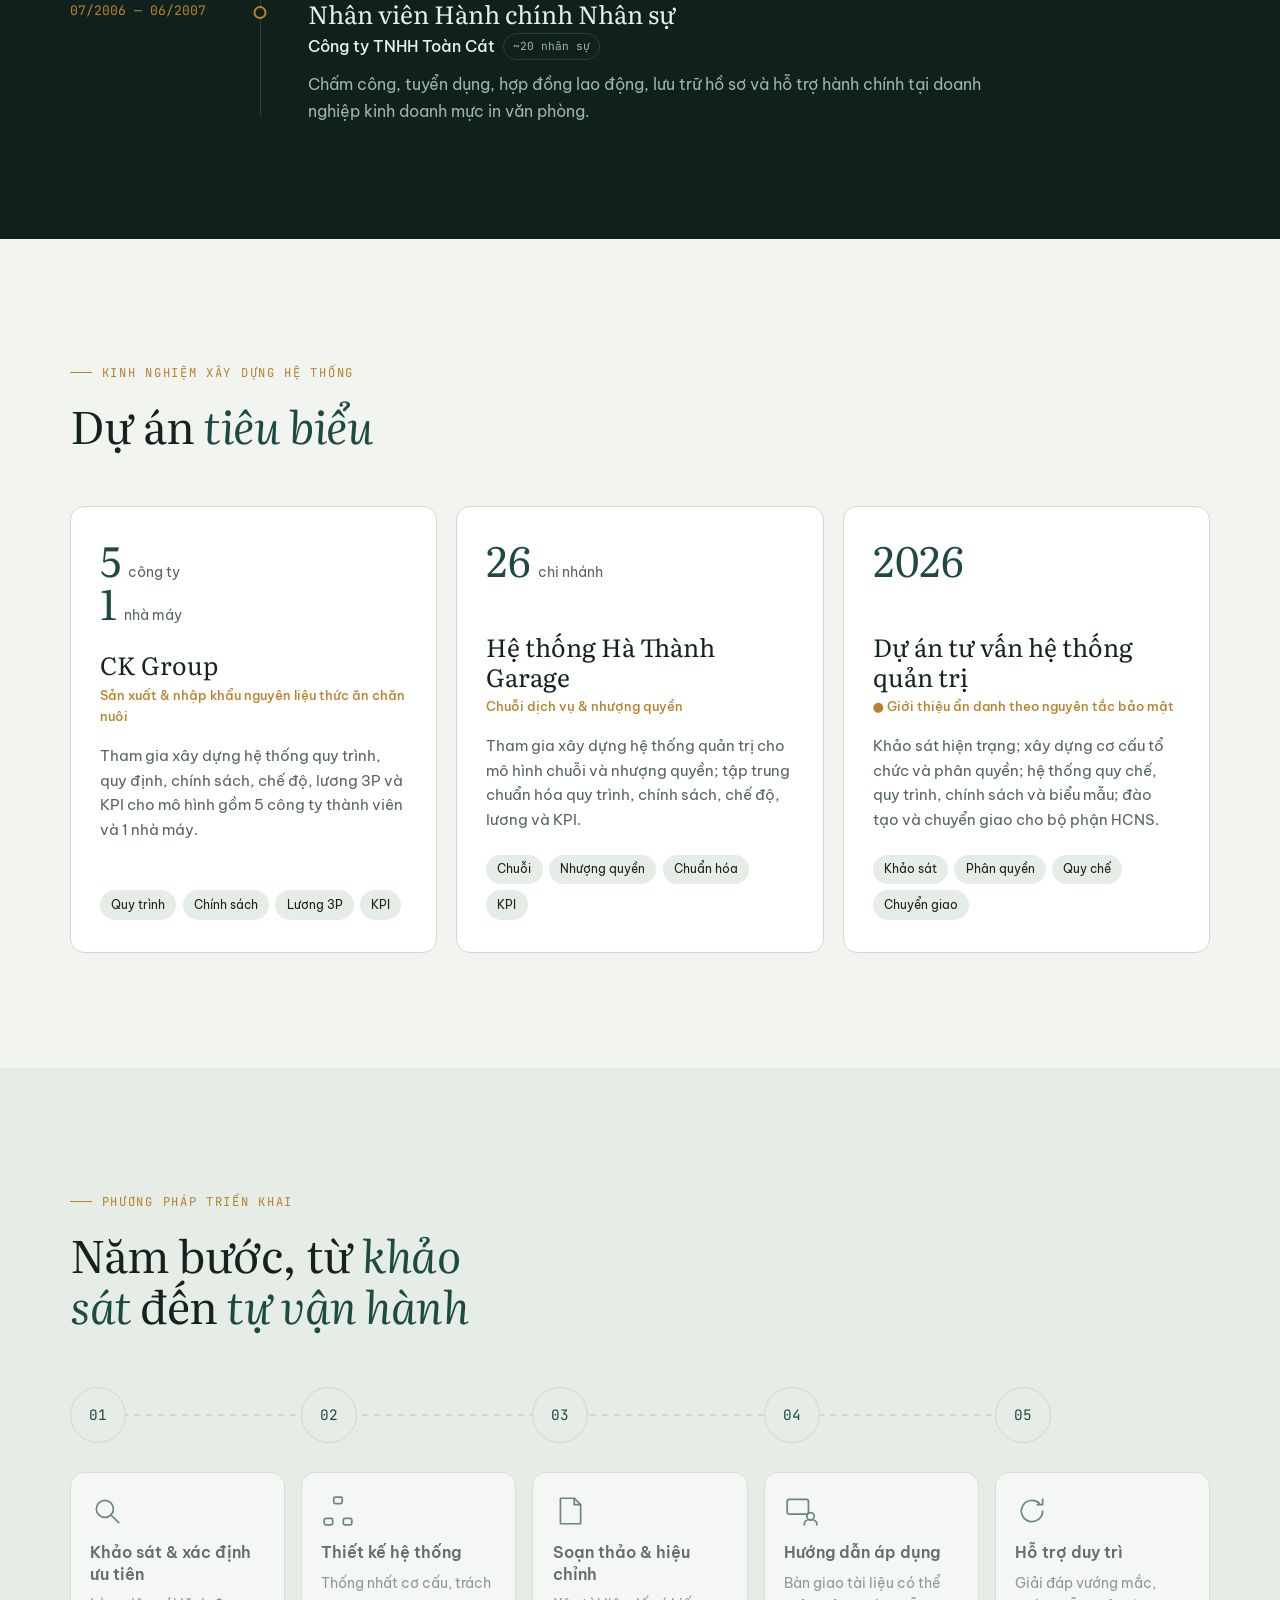
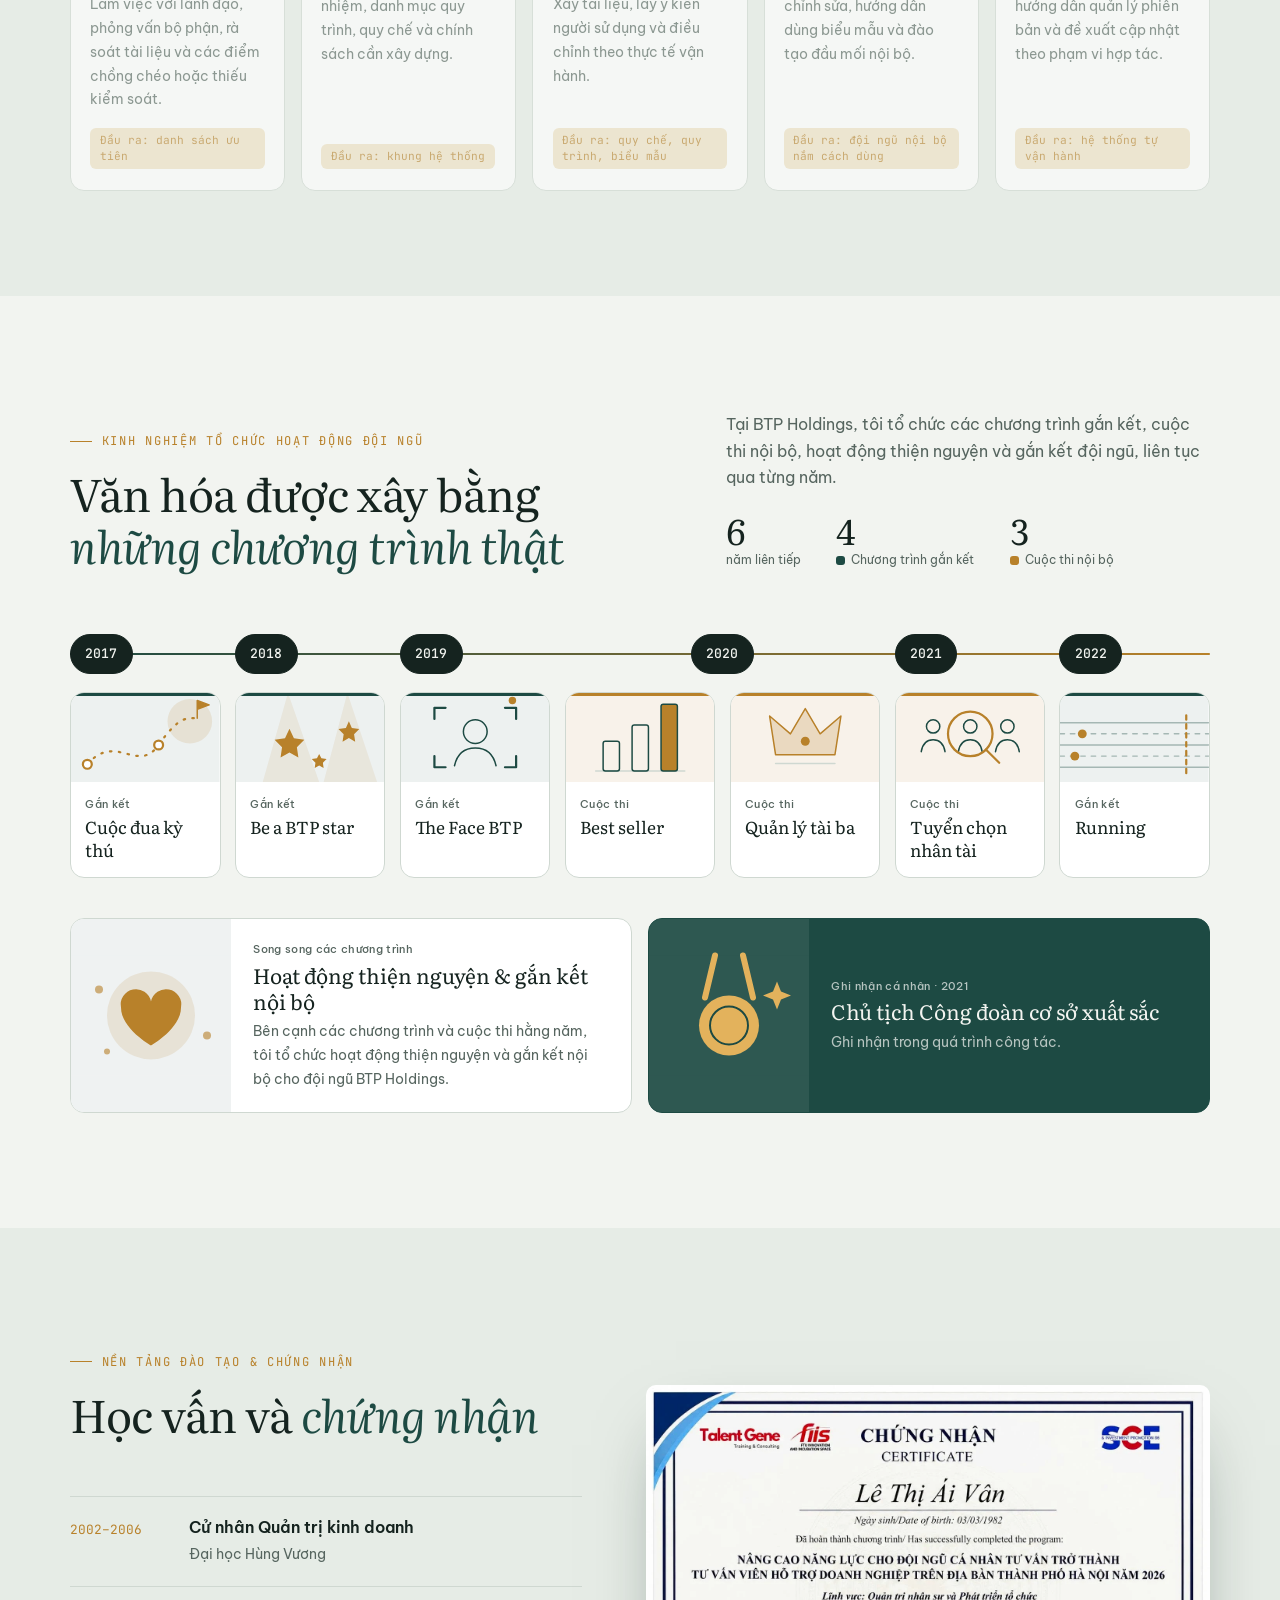
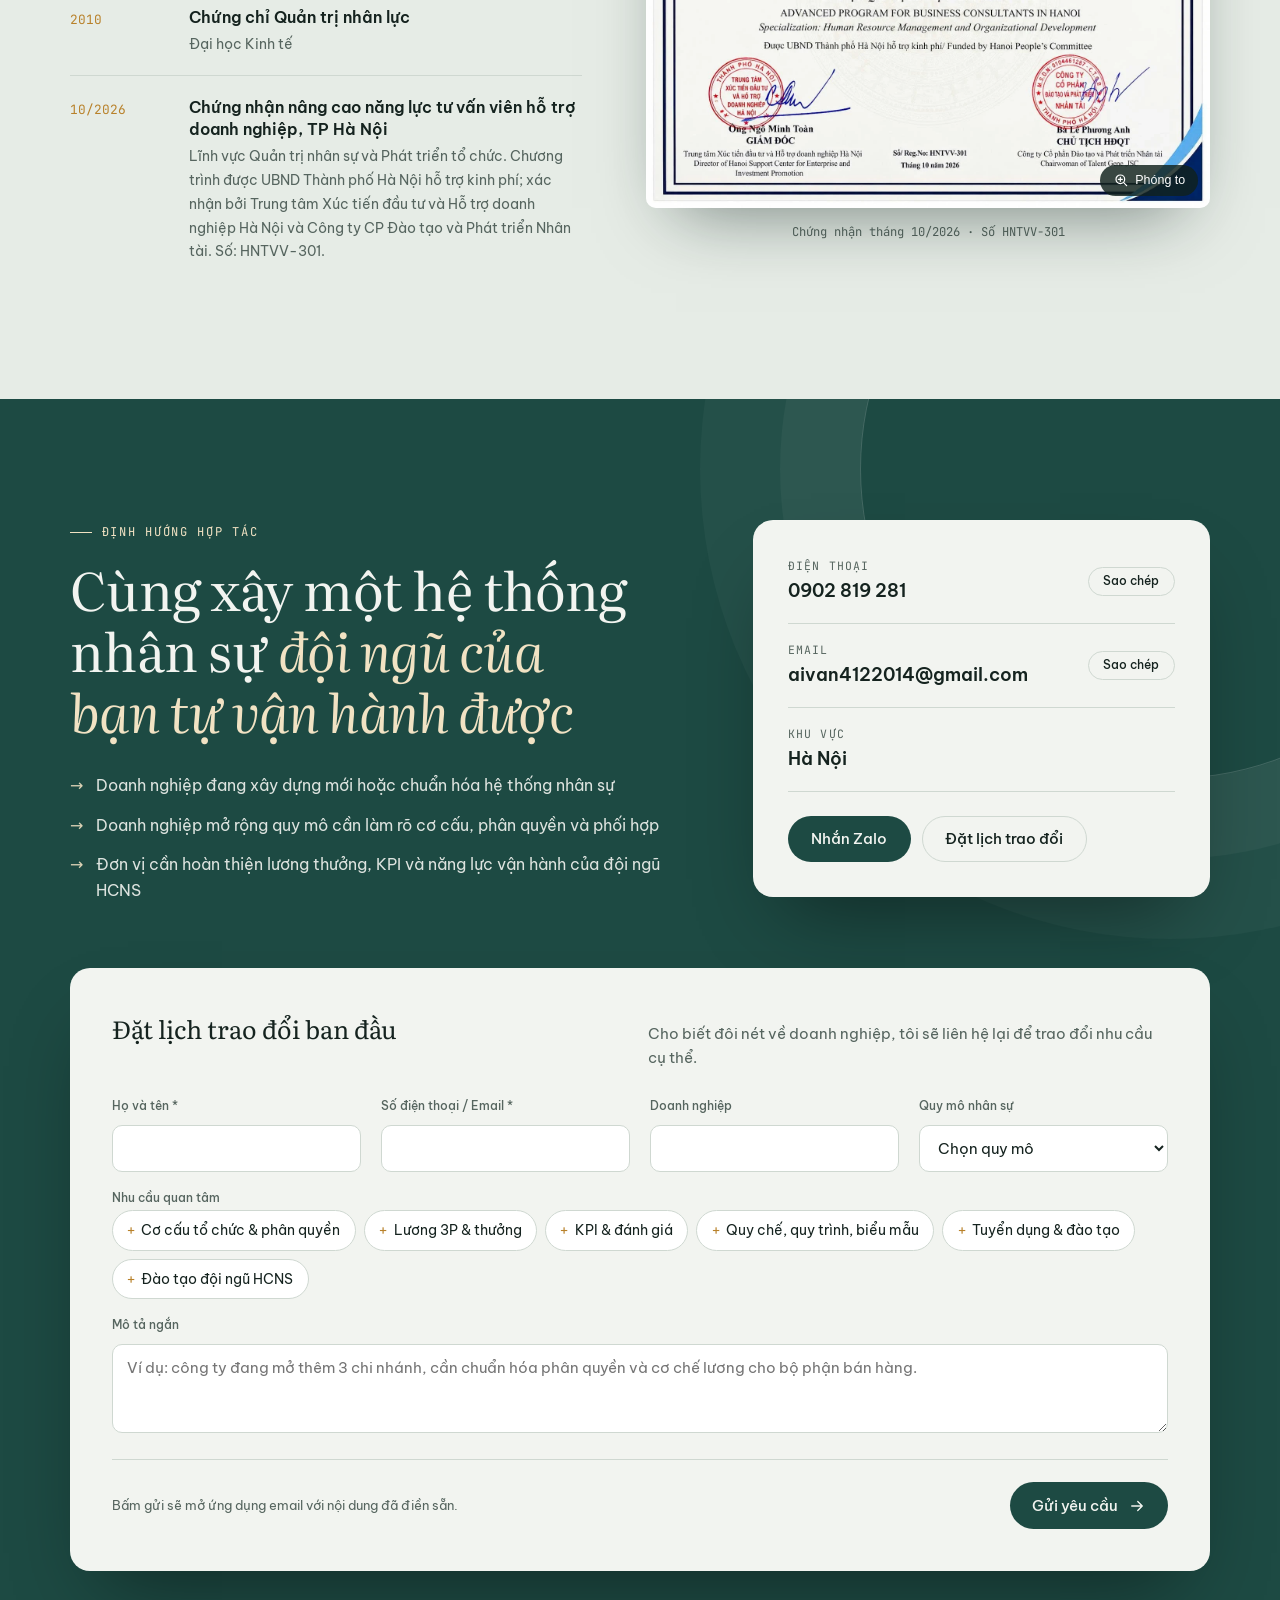
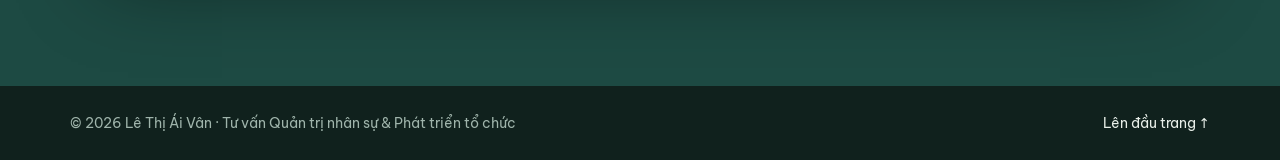
==== commit c1a6da27: "Switch domain to aivanhr.com and tighten SEO - Canonical, hreflang, Open Graph, Twitter card and rob" ====
--- a/index.html
+++ b/index.html
@@ -3,43 +3,107 @@
 <head>
 <meta charset="utf-8">
 <meta name="viewport" content="width=device-width, initial-scale=1, viewport-fit=cover">
-<title>Lê Thị Ái Vân</title>
+<title>Lê Thị Ái Vân | Tư vấn Quản trị nhân sự &amp; Phát triển tổ chức</title>
 <meta name="claude:viewport-fit-sides" content="cover">
-<meta name="description" content="Hồ sơ năng lực Lê Thị Ái Vân – Tư vấn Quản trị nhân sự và Phát triển tổ chức, 20 năm kinh nghiệm, nguyên Giám đốc Hành chính Nhân sự.">
-<meta property="og:title" content="Lê Thị Ái Vân – Tư vấn Quản trị nhân sự & Phát triển tổ chức">
-<meta property="og:description" content="20 năm kinh nghiệm xây dựng hệ thống nhân sự: cơ cấu tổ chức, lương 3P, KPI, quy chế và chính sách cho doanh nghiệp 20–1.000 nhân sự.">
+<meta name="description" content="Lê Thị Ái Vân – tư vấn quản trị nhân sự, nguyên Giám đốc Hành chính Nhân sự, 20 năm kinh nghiệm: cơ cấu tổ chức, lương 3P, KPI, quy chế cho doanh nghiệp tại Hà Nội.">
+<meta name="robots" content="index, follow, max-image-preview:large">
 <meta name="author" content="Lê Thị Ái Vân">
 <meta name="theme-color" content="#1d4a43">
-<link rel="canonical" href="https://lethiaivan.com/">
-<meta property="og:url" content="https://lethiaivan.com/">
-<meta property="og:image" content="https://lethiaivan.com/assets/og-image.jpg">
+<link rel="canonical" href="https://aivanhr.com/">
+<link rel="alternate" hreflang="vi" href="https://aivanhr.com/">
+<link rel="alternate" hreflang="x-default" href="https://aivanhr.com/">
+<meta property="og:site_name" content="AivanHR">
+<meta property="og:type" content="profile">
+<meta property="og:locale" content="vi_VN">
+<meta property="og:url" content="https://aivanhr.com/">
+<meta property="og:title" content="Lê Thị Ái Vân – Tư vấn Quản trị nhân sự &amp; Phát triển tổ chức">
+<meta property="og:description" content="20 năm kinh nghiệm xây dựng hệ thống nhân sự: cơ cấu tổ chức, lương 3P, KPI, quy chế và chính sách cho doanh nghiệp 20–1.000 nhân sự.">
+<meta property="og:image" content="https://aivanhr.com/assets/og-image.jpg">
 <meta property="og:image:width" content="1200">
 <meta property="og:image:height" content="630">
-<meta property="og:locale" content="vi_VN">
-<meta property="og:type" content="profile">
+<meta property="og:image:alt" content="Lê Thị Ái Vân – Tư vấn Quản trị nhân sự và Phát triển tổ chức">
+<meta property="profile:first_name" content="Ái Vân">
+<meta property="profile:last_name" content="Lê Thị">
 <meta name="twitter:card" content="summary_large_image">
+<meta name="twitter:title" content="Lê Thị Ái Vân – Tư vấn Quản trị nhân sự &amp; Phát triển tổ chức">
+<meta name="twitter:description" content="20 năm kinh nghiệm: cơ cấu tổ chức, lương 3P, KPI, quy chế và chính sách nhân sự.">
+<meta name="twitter:image" content="https://aivanhr.com/assets/og-image.jpg">
 <link rel="icon" type="image/svg+xml" href="assets/favicon.svg">
 <link rel="apple-touch-icon" href="assets/apple-touch-icon.png">
 <link rel="manifest" href="site.webmanifest">
+<link rel="preload" as="image" href="assets/le-thi-ai-van-tu-van-quan-tri-nhan-su.webp" fetchpriority="high">
 <script type="application/ld+json">
 {
   "@context": "https://schema.org",
-  "@type": "Person",
-  "name": "Lê Thị Ái Vân",
-  "jobTitle": "Tư vấn Quản trị nhân sự và Phát triển tổ chức",
-  "description": "20 năm kinh nghiệm quản trị nhân sự, nguyên Giám đốc Hành chính Nhân sự; tư vấn cơ cấu tổ chức, lương 3P, KPI, quy chế và chính sách.",
-  "url": "https://lethiaivan.com/",
-  "image": "https://lethiaivan.com/assets/portrait.webp",
-  "telephone": "+84902819281",
-  "email": "mailto:aivan4122014@gmail.com",
-  "address": { "@type": "PostalAddress", "addressLocality": "Hà Nội", "addressCountry": "VN" },
-  "alumniOf": { "@type": "CollegeOrUniversity", "name": "Đại học Hùng Vương" },
-  "knowsAbout": ["Quản trị nhân sự", "Phát triển tổ chức", "Lương 3P", "KPI", "Khung năng lực", "Cơ cấu tổ chức", "Tuyển dụng", "Đào tạo"],
-  "hasCredential": {
-    "@type": "EducationalOccupationalCredential",
-    "name": "Chứng nhận nâng cao năng lực tư vấn viên hỗ trợ doanh nghiệp TP Hà Nội 2026 – Quản trị nhân sự và Phát triển tổ chức",
-    "credentialCategory": "certificate"
-  }
+  "@graph": [
+    {
+      "@type": "WebSite",
+      "@id": "https://aivanhr.com/#website",
+      "url": "https://aivanhr.com/",
+      "name": "AivanHR",
+      "alternateName": "Lê Thị Ái Vân – Tư vấn Quản trị nhân sự",
+      "inLanguage": "vi-VN",
+      "publisher": { "@id": "https://aivanhr.com/#person" }
+    },
+    {
+      "@type": "ProfilePage",
+      "@id": "https://aivanhr.com/#profile",
+      "url": "https://aivanhr.com/",
+      "name": "Lê Thị Ái Vân | Tư vấn Quản trị nhân sự & Phát triển tổ chức",
+      "inLanguage": "vi-VN",
+      "isPartOf": { "@id": "https://aivanhr.com/#website" },
+      "primaryImageOfPage": "https://aivanhr.com/assets/le-thi-ai-van-tu-van-quan-tri-nhan-su.webp",
+      "dateModified": "2026-10-16",
+      "mainEntity": { "@id": "https://aivanhr.com/#person" }
+    },
+    {
+      "@type": "Person",
+      "@id": "https://aivanhr.com/#person",
+      "name": "Lê Thị Ái Vân",
+      "jobTitle": "Tư vấn Quản trị nhân sự và Phát triển tổ chức",
+      "description": "20 năm kinh nghiệm quản trị nhân sự, nguyên Giám đốc Hành chính Nhân sự; tư vấn cơ cấu tổ chức, lương 3P, KPI, quy chế và chính sách.",
+      "url": "https://aivanhr.com/",
+      "image": "https://aivanhr.com/assets/le-thi-ai-van-tu-van-quan-tri-nhan-su.webp",
+      "telephone": "+84902819281",
+      "email": "mailto:aivan4122014@gmail.com",
+      "address": { "@type": "PostalAddress", "addressLocality": "Hà Nội", "addressCountry": "VN" },
+      "alumniOf": [
+        { "@type": "CollegeOrUniversity", "name": "Đại học Hùng Vương" },
+        { "@type": "CollegeOrUniversity", "name": "Đại học Kinh tế" }
+      ],
+      "knowsAbout": ["Quản trị nhân sự", "Phát triển tổ chức", "Lương 3P", "KPI", "Khung năng lực", "Cơ cấu tổ chức", "Phân quyền", "Quy chế và quy trình", "Tuyển dụng", "Đào tạo", "Văn hóa doanh nghiệp"],
+      "hasCredential": [
+        { "@type": "EducationalOccupationalCredential", "name": "Cử nhân Quản trị kinh doanh", "credentialCategory": "degree" },
+        { "@type": "EducationalOccupationalCredential", "name": "Chứng chỉ Quản trị nhân lực", "credentialCategory": "certificate" },
+        { "@type": "EducationalOccupationalCredential", "name": "Chứng nhận nâng cao năng lực tư vấn viên hỗ trợ doanh nghiệp TP Hà Nội 2026 – Quản trị nhân sự và Phát triển tổ chức", "credentialCategory": "certificate" }
+      ],
+      "award": "Chủ tịch Công đoàn cơ sở xuất sắc năm 2021"
+    },
+    {
+      "@type": "ProfessionalService",
+      "@id": "https://aivanhr.com/#service",
+      "name": "AivanHR – Tư vấn Quản trị nhân sự Lê Thị Ái Vân",
+      "url": "https://aivanhr.com/",
+      "image": "https://aivanhr.com/assets/og-image.jpg",
+      "telephone": "+84902819281",
+      "email": "aivan4122014@gmail.com",
+      "address": { "@type": "PostalAddress", "addressLocality": "Hà Nội", "addressCountry": "VN" },
+      "areaServed": { "@type": "City", "name": "Hà Nội" },
+      "founder": { "@id": "https://aivanhr.com/#person" },
+      "knowsLanguage": "vi",
+      "hasOfferCatalog": {
+        "@type": "OfferCatalog",
+        "name": "Dịch vụ tư vấn nhân sự",
+        "itemListElement": [
+          { "@type": "Offer", "itemOffered": { "@type": "Service", "name": "Thiết kế cơ cấu tổ chức và phân quyền" } },
+          { "@type": "Offer", "itemOffered": { "@type": "Service", "name": "Xây dựng cơ chế lương 3P, thưởng, hoa hồng" } },
+          { "@type": "Offer", "itemOffered": { "@type": "Service", "name": "Xây dựng hệ thống KPI và khung năng lực" } },
+          { "@type": "Offer", "itemOffered": { "@type": "Service", "name": "Chuẩn hóa quy chế, quy trình, chính sách và biểu mẫu" } },
+          { "@type": "Offer", "itemOffered": { "@type": "Service", "name": "Đào tạo và chuyển giao cho đội ngũ HCNS" } }
+        ]
+      }
+    }
+  ]
 }
 </script>
 <link rel="alternate icon" href="data:image/svg+xml,%3Csvg xmlns='http://www.w3.org/2000/svg' viewBox='0 0 64 64'%3E%3Crect width='64' height='64' rx='14' fill='%231d4a43'/%3E%3Ctext x='32' y='43' font-family='Georgia,serif' font-size='30' font-style='italic' fill='%23e3b25c' text-anchor='middle'%3EAV%3C/text%3E%3C/svg%3E">
@@ -108,7 +172,7 @@
             <circle cx="200" cy="200" r="196" />
           </svg>
           <div class="portrait__frame">
-            <img src="assets/portrait.webp" alt="Chân dung Lê Thị Ái Vân" width="900" height="900" fetchpriority="high">
+            <img src="assets/le-thi-ai-van-tu-van-quan-tri-nhan-su.webp" alt="Chân dung Lê Thị Ái Vân" width="900" height="900" fetchpriority="high">
           </div>
           <span class="chip chip--a" data-depth="18">Lương 3P</span>
           <span class="chip chip--b" data-depth="26">KPI theo bộ phận</span>
@@ -588,7 +652,7 @@
       </div>
       <figure class="cert reveal">
         <button class="cert__btn" id="certOpen" type="button" aria-label="Phóng to chứng nhận">
-          <img src="assets/certificate.webp" alt="Chứng nhận hoàn thành chương trình nâng cao năng lực tư vấn viên hỗ trợ doanh nghiệp Hà Nội 2026 của Lê Thị Ái Vân" width="1448" height="1086" loading="lazy">
+          <img src="assets/chung-nhan-tu-van-vien-ho-tro-doanh-nghiep-ha-noi-2026.webp" alt="Chứng nhận hoàn thành chương trình nâng cao năng lực tư vấn viên hỗ trợ doanh nghiệp Hà Nội 2026 của Lê Thị Ái Vân" width="1448" height="1086" loading="lazy">
           <span class="cert__zoom"><svg viewBox="0 0 24 24" aria-hidden="true"><circle cx="11" cy="11" r="6.5"/><path d="M16 16l4.5 4.5M11 8v6M8 11h6"/></svg>Phóng to</span>
         </button>
         <figcaption>Chứng nhận tháng 10/2026 · Số HNTVV-301</figcaption>
@@ -680,7 +744,7 @@
 
 <div class="lightbox" id="lightbox" hidden>
   <button class="lightbox__close" id="lbClose" type="button" aria-label="Đóng">×</button>
-  <img src="assets/certificate.webp" alt="Chứng nhận phóng to">
+  <img src="assets/chung-nhan-tu-van-vien-ho-tro-doanh-nghiep-ha-noi-2026.webp" alt="Chứng nhận phóng to">
 </div>
 
 <div class="dock" id="dock" aria-label="Liên hệ nhanh">
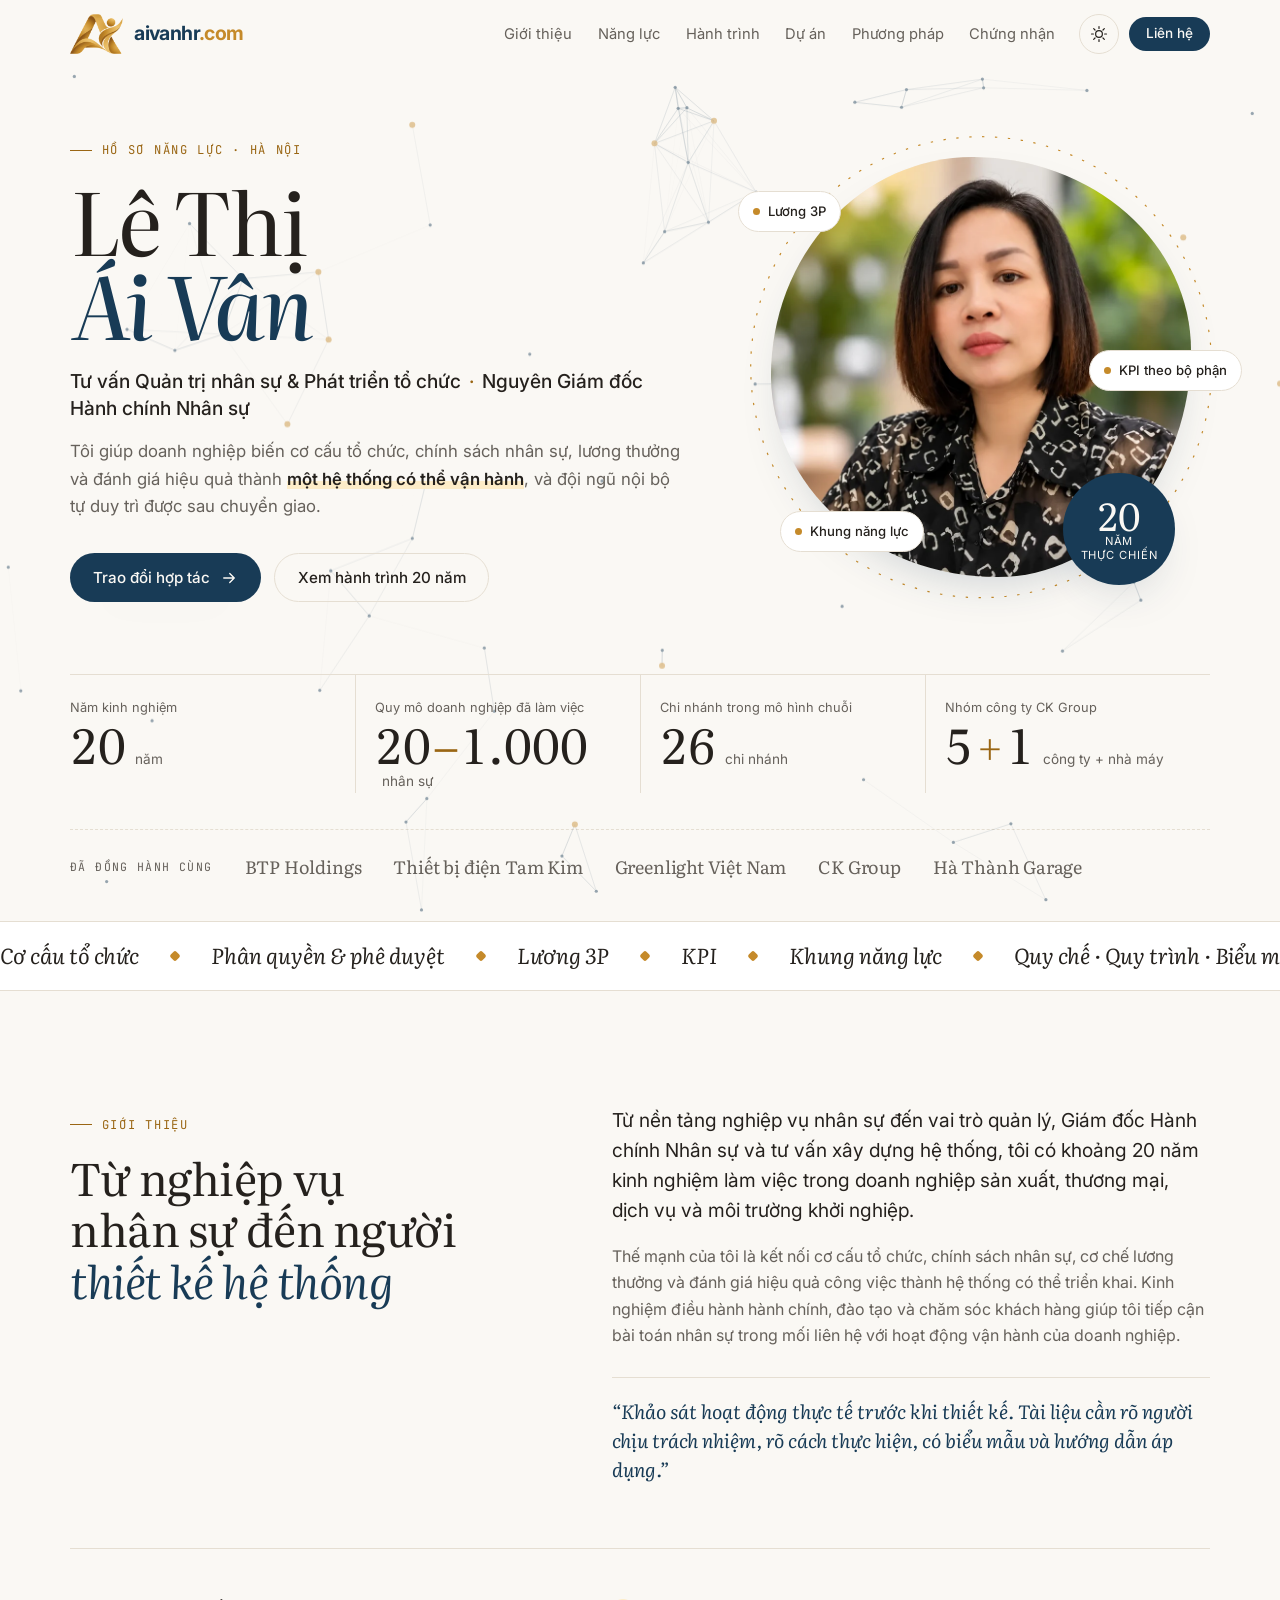
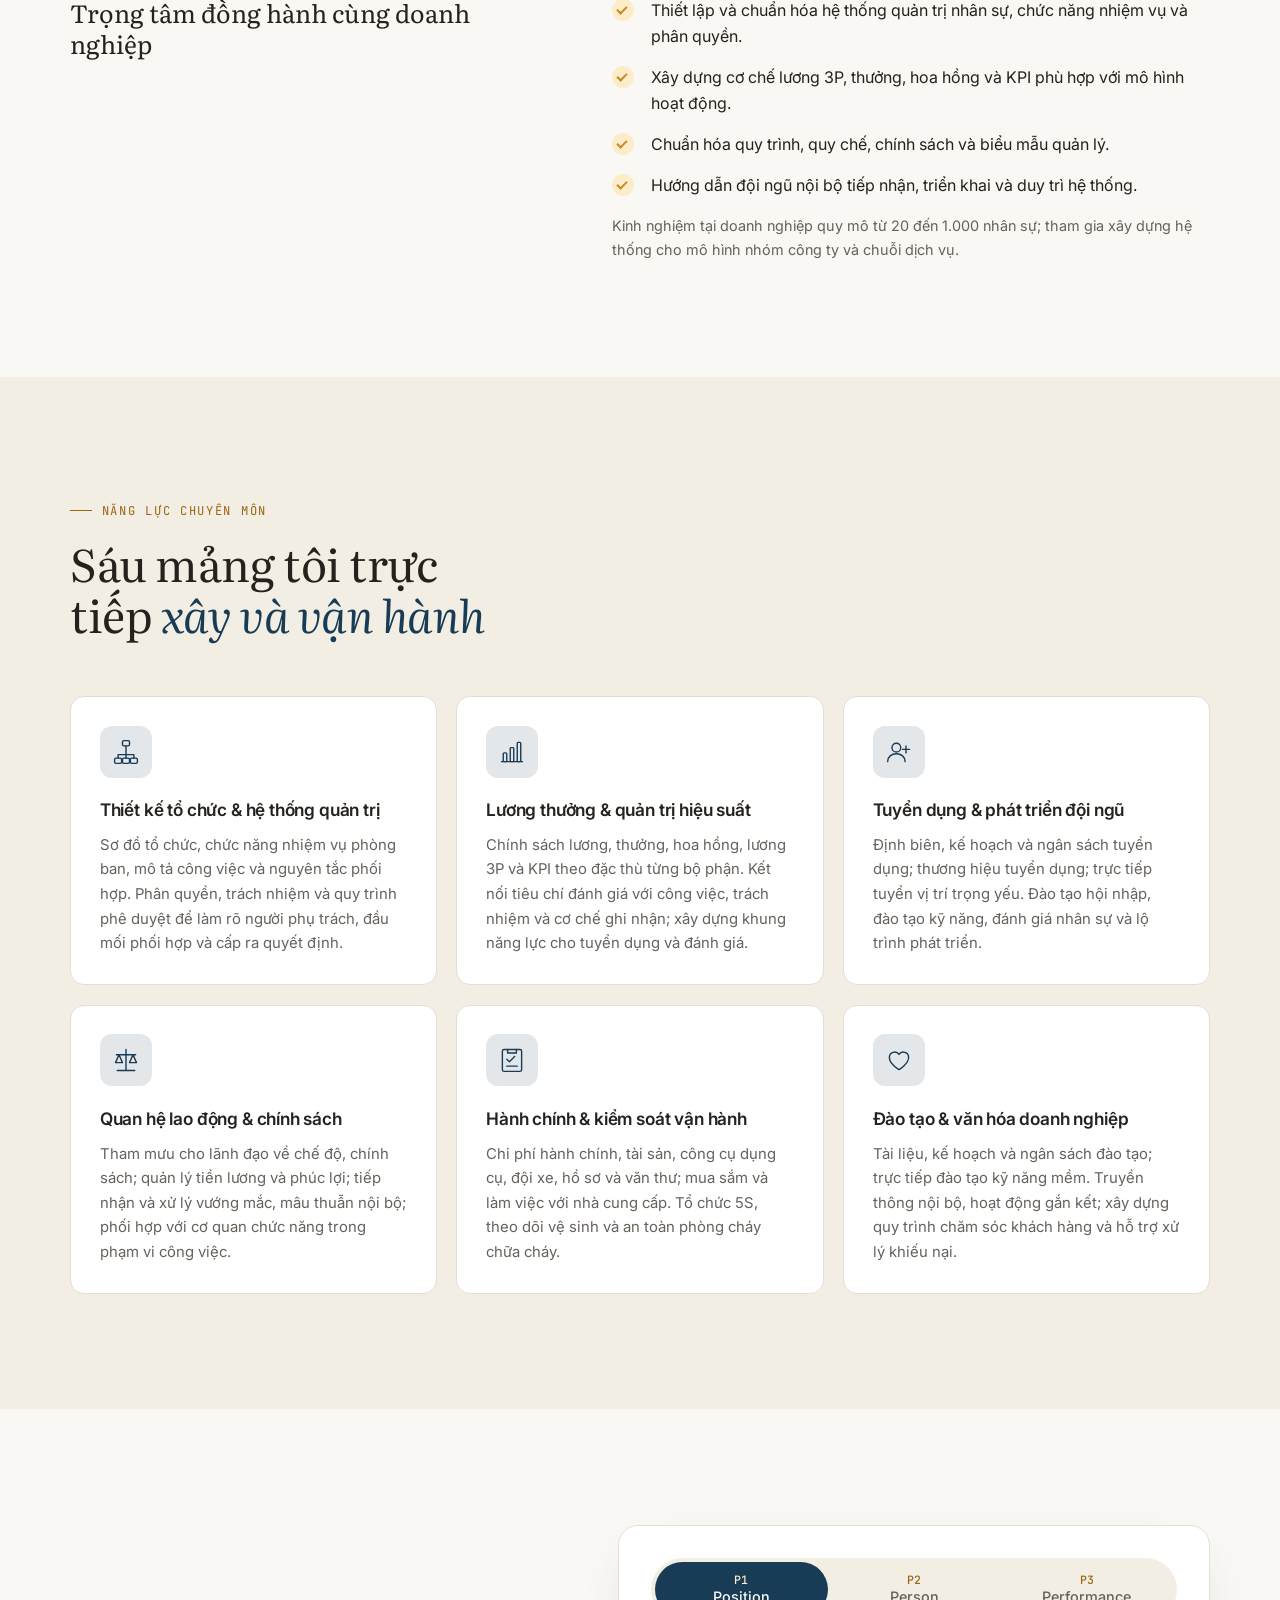
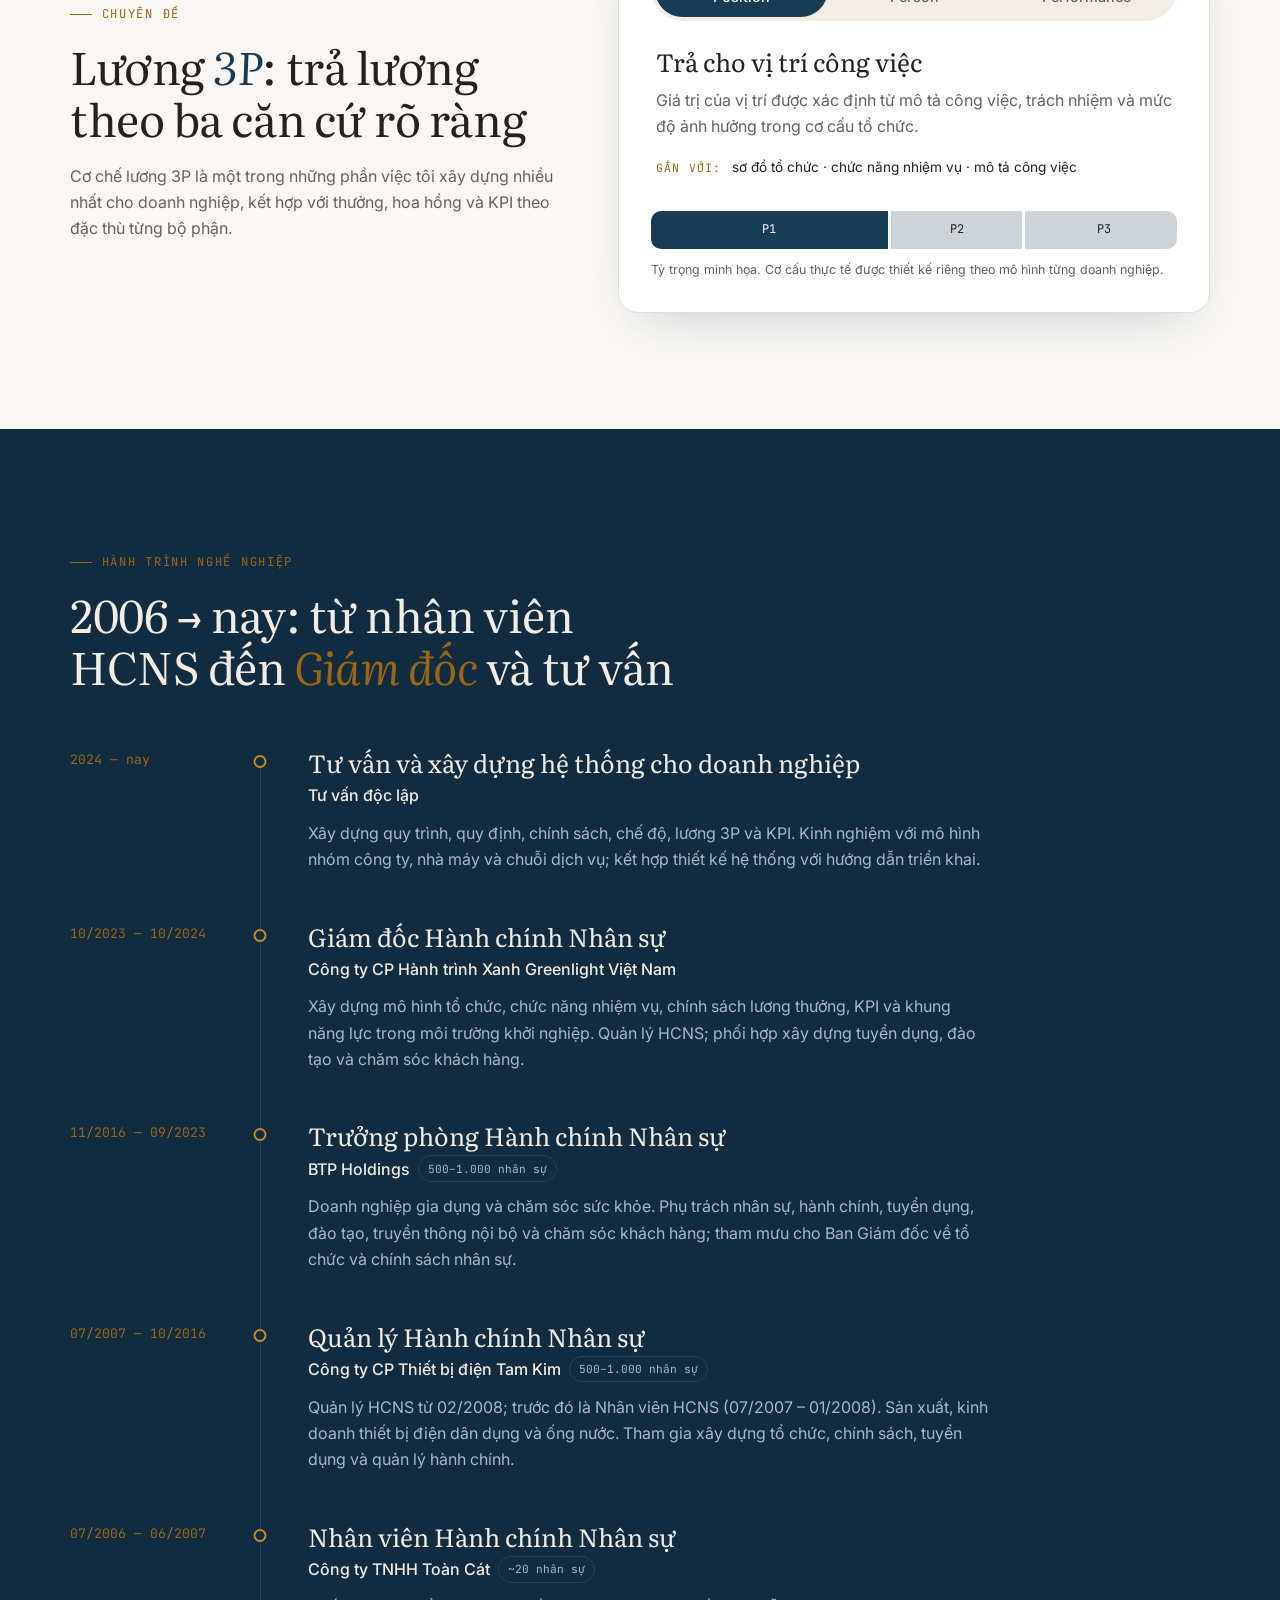
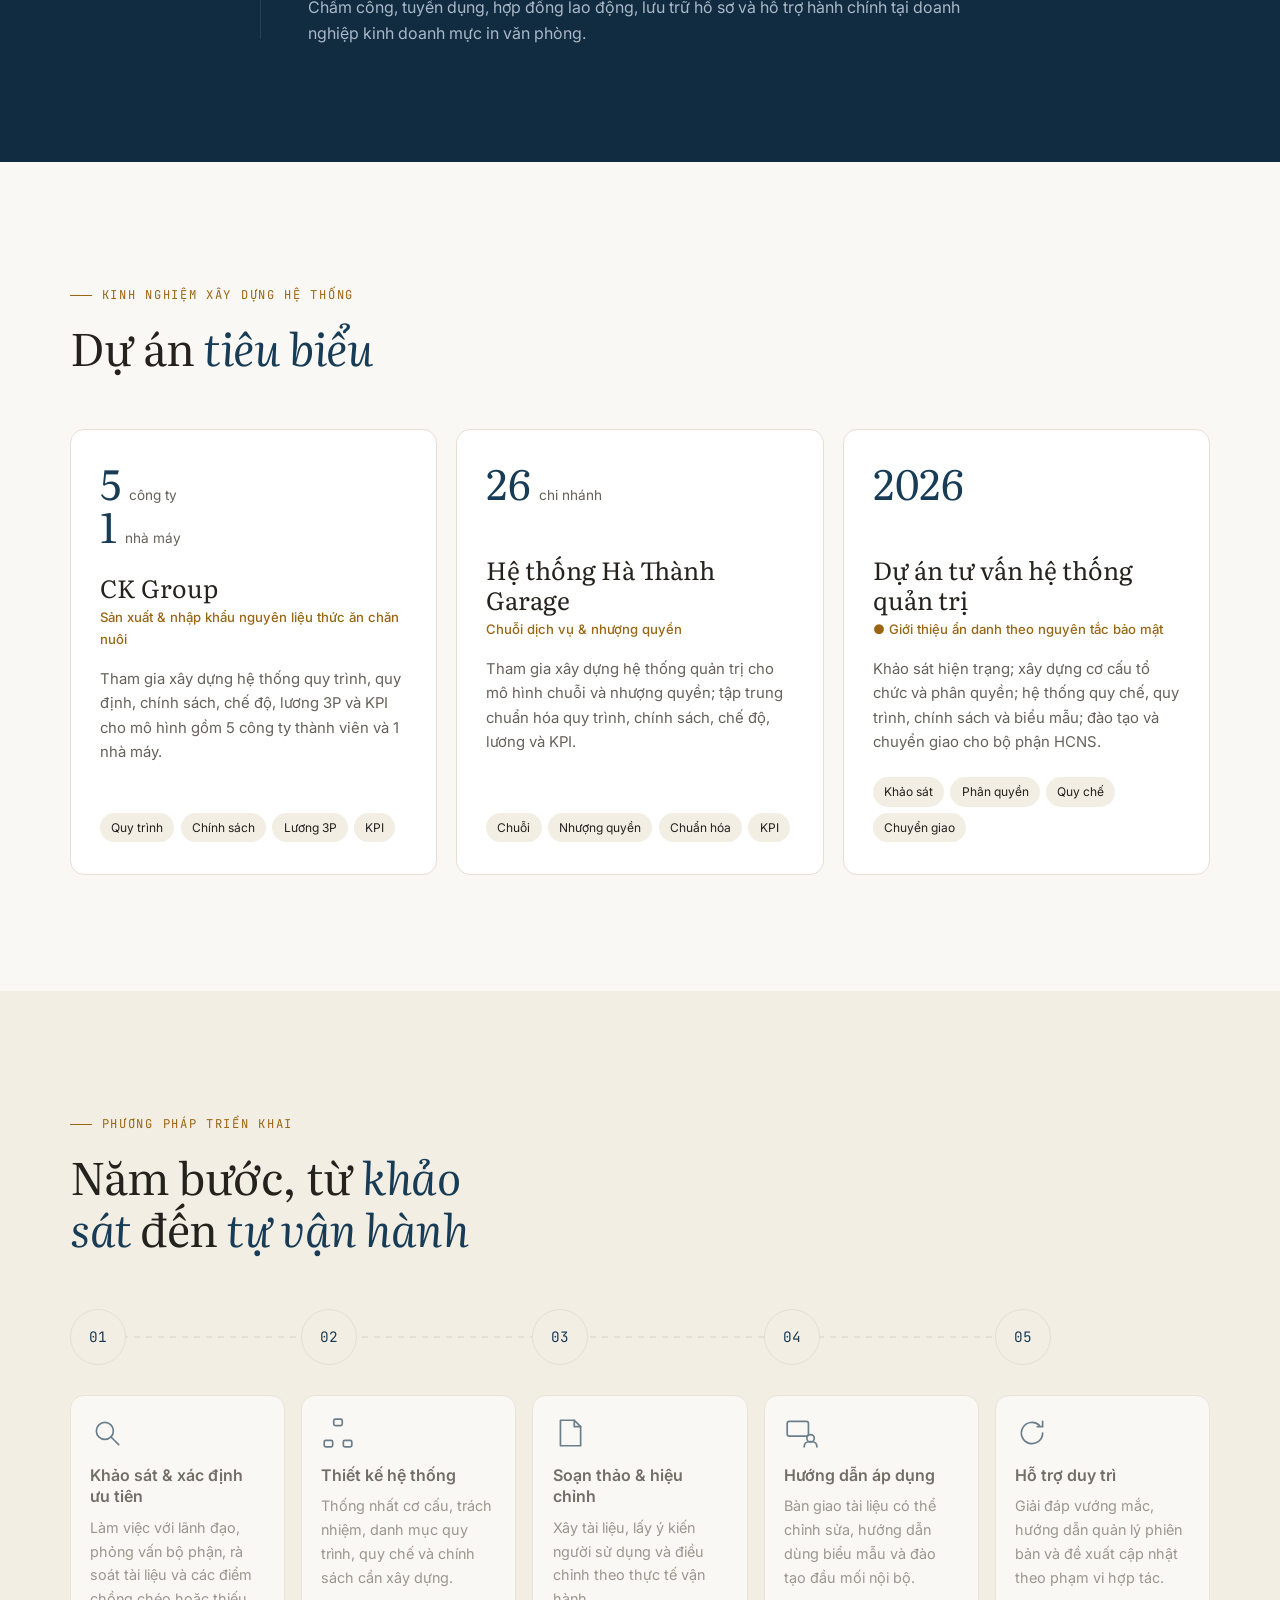
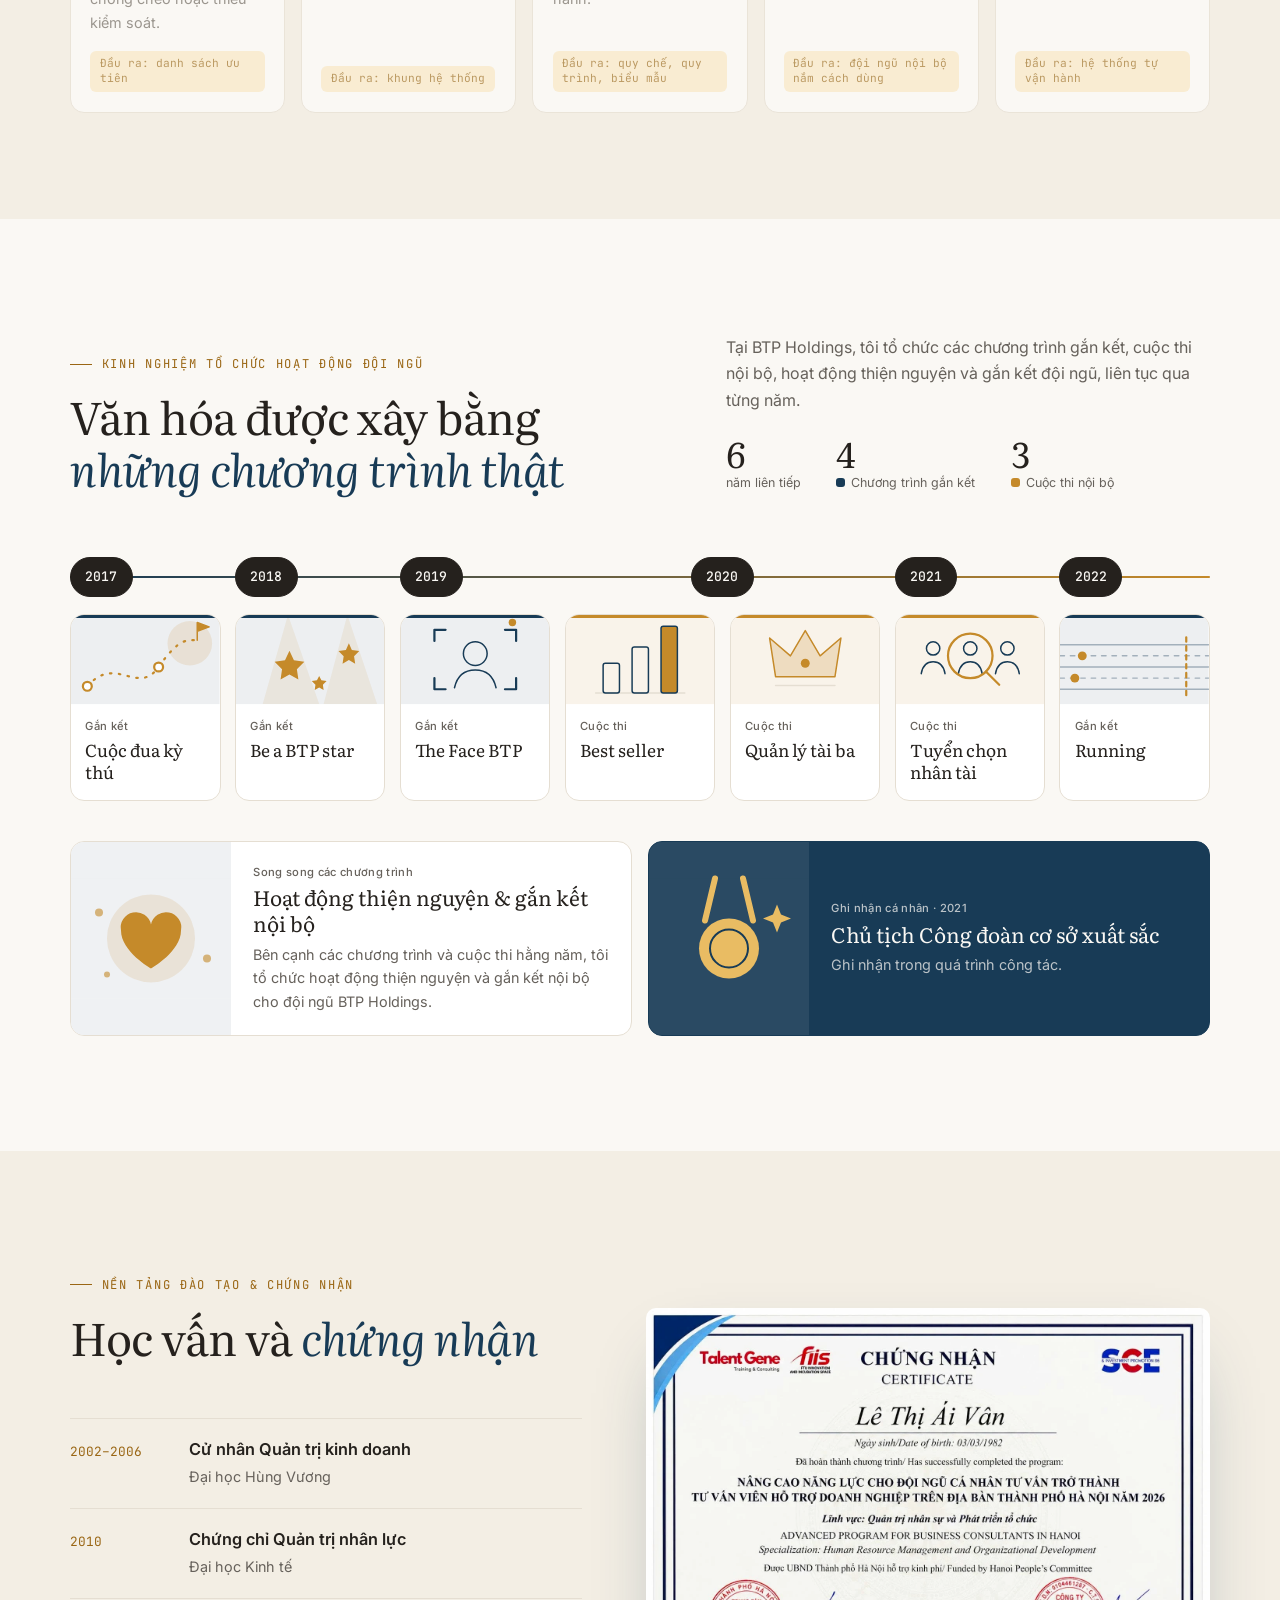
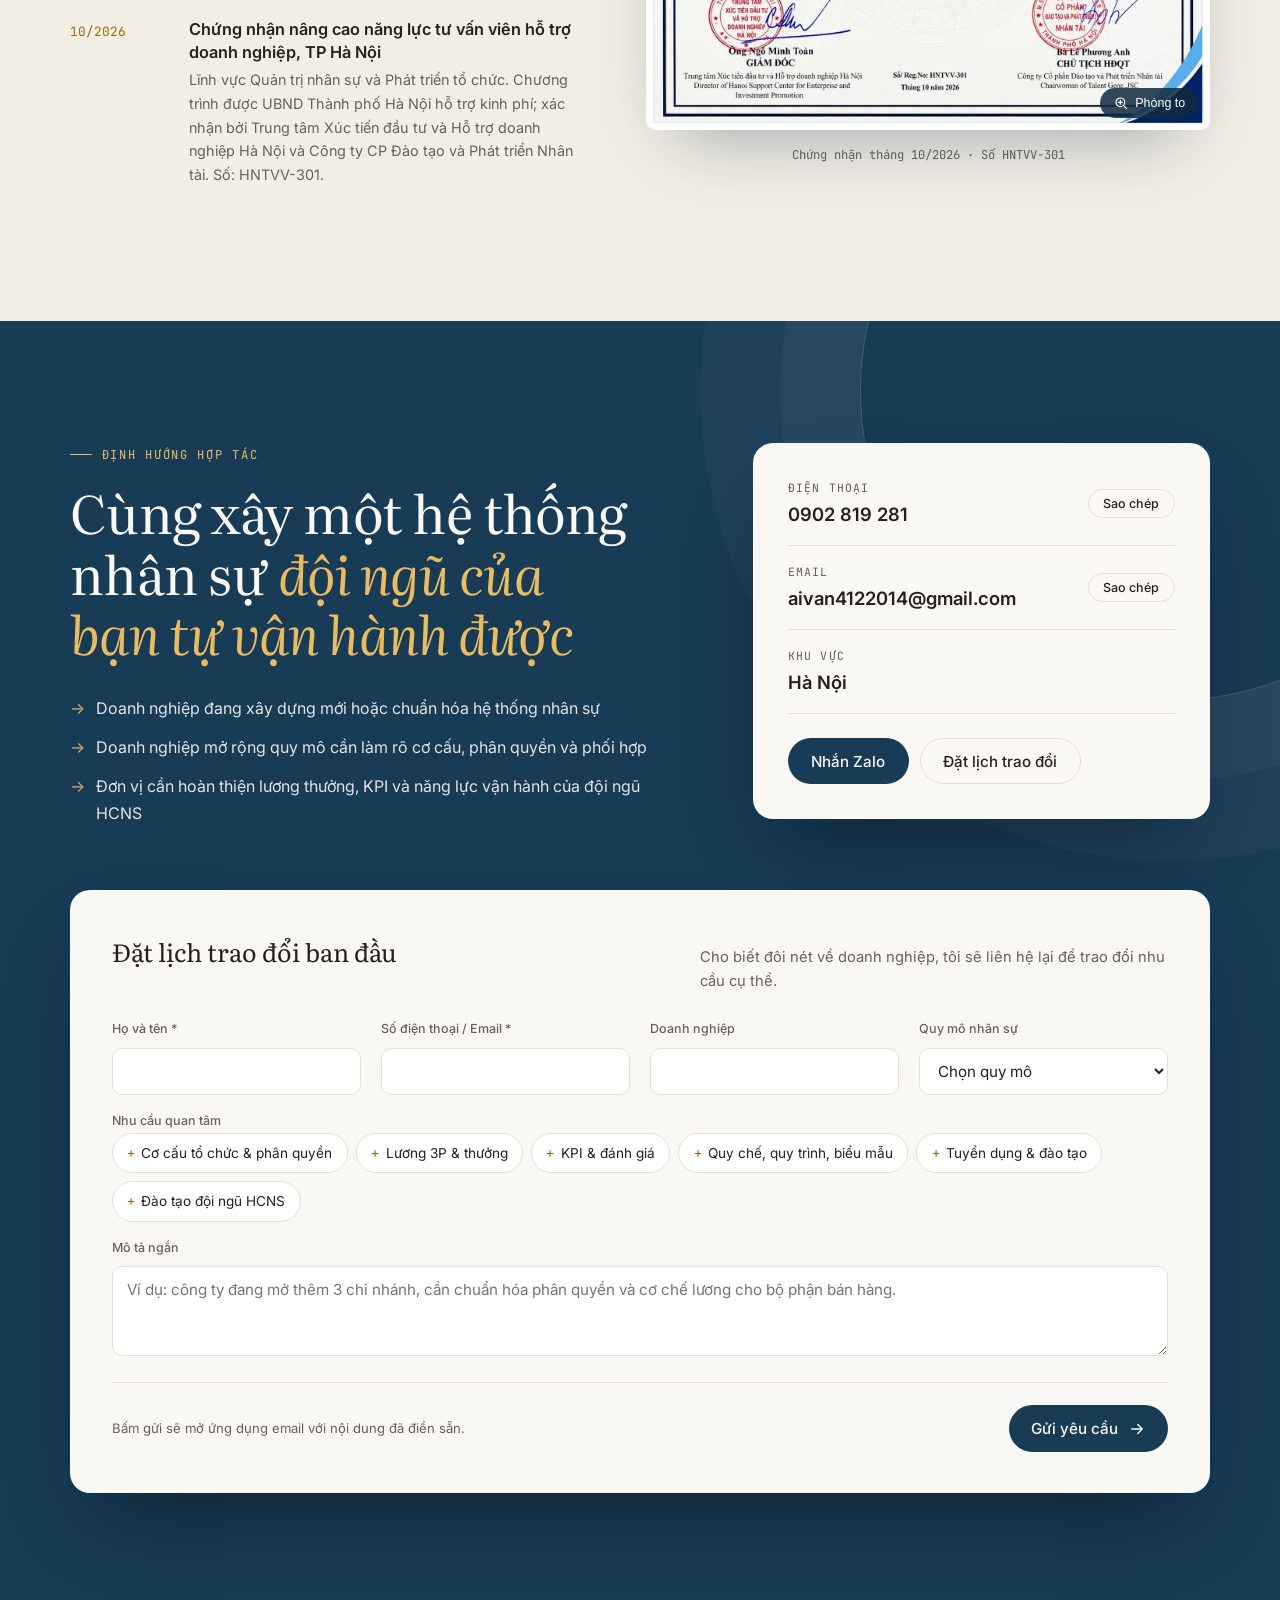
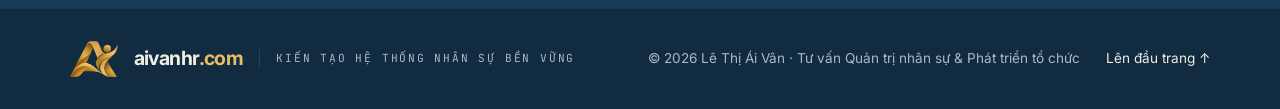
==== commit b691e700: "Apply AivanHR brand: logo, navy/gold/ivory palette, Inter - Header and footer use the AivanHR mark (" ====
--- a/index.html
+++ b/index.html
@@ -8,7 +8,7 @@
 <meta name="description" content="Lê Thị Ái Vân – tư vấn quản trị nhân sự, nguyên Giám đốc Hành chính Nhân sự, 20 năm kinh nghiệm: cơ cấu tổ chức, lương 3P, KPI, quy chế cho doanh nghiệp tại Hà Nội.">
 <meta name="robots" content="index, follow, max-image-preview:large">
 <meta name="author" content="Lê Thị Ái Vân">
-<meta name="theme-color" content="#1d4a43">
+<meta name="theme-color" content="#183b56">
 <link rel="canonical" href="https://aivanhr.com/">
 <link rel="alternate" hreflang="vi" href="https://aivanhr.com/">
 <link rel="alternate" hreflang="x-default" href="https://aivanhr.com/">
@@ -28,7 +28,8 @@
 <meta name="twitter:title" content="Lê Thị Ái Vân – Tư vấn Quản trị nhân sự &amp; Phát triển tổ chức">
 <meta name="twitter:description" content="20 năm kinh nghiệm: cơ cấu tổ chức, lương 3P, KPI, quy chế và chính sách nhân sự.">
 <meta name="twitter:image" content="https://aivanhr.com/assets/og-image.jpg">
-<link rel="icon" type="image/svg+xml" href="assets/favicon.svg">
+<link rel="icon" href="favicon.ico" sizes="any">
+<link rel="icon" type="image/png" sizes="64x64" href="assets/favicon-64.png">
 <link rel="apple-touch-icon" href="assets/apple-touch-icon.png">
 <link rel="manifest" href="site.webmanifest">
 <link rel="preload" as="image" href="assets/le-thi-ai-van-tu-van-quan-tri-nhan-su.webp" fetchpriority="high">
@@ -41,6 +42,7 @@
       "@id": "https://aivanhr.com/#website",
       "url": "https://aivanhr.com/",
       "name": "AivanHR",
+      "description": "Kiến tạo hệ thống nhân sự bền vững",
       "alternateName": "Lê Thị Ái Vân – Tư vấn Quản trị nhân sự",
       "inLanguage": "vi-VN",
       "publisher": { "@id": "https://aivanhr.com/#person" }
@@ -90,6 +92,8 @@
       "address": { "@type": "PostalAddress", "addressLocality": "Hà Nội", "addressCountry": "VN" },
       "areaServed": { "@type": "City", "name": "Hà Nội" },
       "founder": { "@id": "https://aivanhr.com/#person" },
+      "logo": "https://aivanhr.com/assets/aivanhr-logo-mark.png",
+      "slogan": "Kiến tạo hệ thống nhân sự bền vững",
       "knowsLanguage": "vi",
       "hasOfferCatalog": {
         "@type": "OfferCatalog",
@@ -106,10 +110,9 @@
   ]
 }
 </script>
-<link rel="alternate icon" href="data:image/svg+xml,%3Csvg xmlns='http://www.w3.org/2000/svg' viewBox='0 0 64 64'%3E%3Crect width='64' height='64' rx='14' fill='%231d4a43'/%3E%3Ctext x='32' y='43' font-family='Georgia,serif' font-size='30' font-style='italic' fill='%23e3b25c' text-anchor='middle'%3EAV%3C/text%3E%3C/svg%3E">
 <link rel="preconnect" href="https://fonts.googleapis.com">
 <link rel="preconnect" href="https://fonts.gstatic.com" crossorigin>
-<link rel="stylesheet" href="https://fonts.googleapis.com/css2?family=Be+Vietnam+Pro:wght@300;400;500;600;700&family=Literata:ital,opsz,wght@0,7..72,400;0,7..72,600;1,7..72,400;1,7..72,500&family=JetBrains+Mono:wght@400;500&display=swap">
+<link rel="stylesheet" href="https://fonts.googleapis.com/css2?family=Inter:wght@400;500;600;700&family=Literata:ital,opsz,wght@0,7..72,400;0,7..72,600;1,7..72,400;1,7..72,500&family=JetBrains+Mono:wght@400;500&display=swap">
 <link rel="stylesheet" href="styles.css">
 </head>
 <body>
@@ -119,9 +122,9 @@
 
 <header class="nav" id="nav">
   <div class="wrap nav__inner">
-    <a href="#top" class="brand" aria-label="Về đầu trang">
-      <span class="brand__mark">AV</span>
-      <span class="brand__name">Lê Thị Ái Vân</span>
+    <a href="#top" class="brand" aria-label="aivanhr.com – về đầu trang">
+      <img class="brand__logo" src="assets/aivanhr-logo-mark.webp" width="360" height="272" alt="">
+      <span class="brand__word">aivanhr<span>.com</span></span>
     </a>
     <nav class="nav__links" id="navLinks" aria-label="Điều hướng chính">
       <a href="#gioi-thieu">Giới thiệu</a>
@@ -737,8 +740,15 @@
 
 <footer class="footer">
   <div class="wrap footer__inner">
-    <span>© <span id="year">2026</span> Lê Thị Ái Vân · Tư vấn Quản trị nhân sự &amp; Phát triển tổ chức</span>
-    <a href="#top" class="footer__top">Lên đầu trang ↑</a>
+    <div class="footer__brand">
+      <img class="brand__logo" src="assets/aivanhr-logo-mark.webp" width="360" height="272" alt="">
+      <span class="brand__word brand__word--light">aivanhr<span>.com</span></span>
+      <span class="footer__tag">Kiến tạo hệ thống nhân sự bền vững</span>
+    </div>
+    <div class="footer__meta">
+      <span>© <span id="year">2026</span> Lê Thị Ái Vân · Tư vấn Quản trị nhân sự &amp; Phát triển tổ chức</span>
+      <a href="#top" class="footer__top">Lên đầu trang ↑</a>
+    </div>
   </div>
 </footer>
 
--- a/styles.css
+++ b/styles.css
@@ -1,24 +1,31 @@
-/* Layout: editorial split hero over a live "org network" canvas, then alternating paper / tint / ink bands. */
+/* Layout: editorial split hero over a live "org network" canvas, then alternating ivory / tint / navy bands.
+   Brand: AivanHR – Corporate Navy, Primary Gold, Warm Ivory. */
 :root {
-  --bg: #f2f4f0;
-  --surface: #ffffff;
-  --tint: #e6ece6;
-  --fg: #15231f;
-  --muted: #56655f;
-  --line: #cfd8d1;
-  --pine: #1d4a43;
-  --pine-2: #2b6a5f;
-  --brass: #b8812a;
-  --brass-soft: #f1e2c3;
-  --on-pine-ac: #e3b25c;
-  --ink-bg: #10211d;
-  --ink-fg: #e8efe9;
-  --ink-muted: #9fb4ab;
-  --ink-line: #2a3f39;
-  --shadow: 0 20px 50px -24px rgba(21, 45, 39, .35);
+  --bg: #faf8f4;          /* Warm Ivory */
+  --surface: #ffffff;     /* White */
+  --tint: #f3eee4;
+  --fg: #25211d;          /* Text Charcoal */
+  --muted: #66615b;
+  --line: #e5ded2;
+  --navy: #183b56;        /* Corporate Navy: headings, CTA, key UI */
+  --navy-2: #2c5878;
+  --gold: #c58a2a;        /* Primary Gold: marks, icons, lines */
+  --gold-ink: #9a6614;    /* gold for small text (AA on ivory) */
+  --gold-soft: #fdecc8;
+  --champagne: #e9bc63;
+  --brown: #62300f;       /* Deep Brown */
+  --band: #183b56;        /* navy surfaces */
+  --on-band: #faf8f4;
+  --on-band-ac: #e9bc63;
+  --wordmark: #183b56;
+  --ink-bg: #112b40;
+  --ink-fg: #f1ece4;
+  --ink-muted: #a9b8c6;
+  --ink-line: #24425c;
+  --shadow: 0 20px 50px -24px rgba(24, 59, 86, .28);
 
   --f-display: "Literata", "Georgia", "Times New Roman", serif;
-  --f-body: "Be Vietnam Pro", "Segoe UI", system-ui, -apple-system, sans-serif;
+  --f-body: "Inter", "Segoe UI", system-ui, -apple-system, sans-serif;
   --f-mono: "JetBrains Mono", ui-monospace, "SFMono-Regular", Menlo, monospace;
 
   --step--1: .85rem;
@@ -35,17 +42,19 @@
 }
 @media (prefers-color-scheme: dark) {
   :root:not([data-theme="light"]) {
-    --bg: #0d1614; --surface: #142320; --tint: #11201c; --fg: #e6eee9; --muted: #9db0a8; --line: #263a35;
-    --pine: #7cc2b2; --pine-2: #5aa595; --brass: #e2b25c; --brass-soft: #3a2f1b; --on-pine-ac: #7a4d0c;
-    --ink-bg: #08100e; --ink-fg: #e6eee9; --ink-muted: #8fa59c; --ink-line: #1f302b;
+    --bg: #0f1b28; --surface: #152435; --tint: #122130; --fg: #f1ece4; --muted: #a6b0bb; --line: #263b50;
+    --navy: #e9bc63; --navy-2: #c58a2a; --gold: #e9bc63; --gold-ink: #e9bc63; --gold-soft: #3a2e1a;
+    --champagne: #e9bc63; --brown: #e9bc63; --band: #183b56; --on-band: #faf8f4; --on-band-ac: #e9bc63; --wordmark: #f1ece4;
+    --ink-bg: #0a1520; --ink-fg: #f1ece4; --ink-muted: #9fb0c0; --ink-line: #213549;
     --shadow: 0 20px 50px -24px rgba(0, 0, 0, .7);
     color-scheme: dark;
   }
 }
 :root[data-theme="dark"] {
-  --bg: #0d1614; --surface: #142320; --tint: #11201c; --fg: #e6eee9; --muted: #9db0a8; --line: #263a35;
-  --pine: #7cc2b2; --pine-2: #5aa595; --brass: #e2b25c; --brass-soft: #3a2f1b; --on-pine-ac: #7a4d0c;
-  --ink-bg: #08100e; --ink-fg: #e6eee9; --ink-muted: #8fa59c; --ink-line: #1f302b;
+  --bg: #0f1b28; --surface: #152435; --tint: #122130; --fg: #f1ece4; --muted: #a6b0bb; --line: #263b50;
+  --navy: #e9bc63; --navy-2: #c58a2a; --gold: #e9bc63; --gold-ink: #e9bc63; --gold-soft: #3a2e1a;
+  --champagne: #e9bc63; --brown: #e9bc63; --band: #183b56; --on-band: #faf8f4; --on-band-ac: #e9bc63; --wordmark: #f1ece4;
+  --ink-bg: #0a1520; --ink-fg: #f1ece4; --ink-muted: #9fb0c0; --ink-line: #213549;
   --shadow: 0 20px 50px -24px rgba(0, 0, 0, .7);
   color-scheme: dark;
 }
@@ -68,7 +77,7 @@
 }
 img { max-width: 100%; display: block; }
 a { color: inherit; }
-:focus-visible { outline: 2px solid var(--brass); outline-offset: 3px; border-radius: 4px; }
+:focus-visible { outline: 2px solid var(--gold); outline-offset: 3px; border-radius: 4px; }
 [hidden] { display: none !important; }
 
 .wrap {
@@ -83,7 +92,7 @@
   font-size: .76rem;
   letter-spacing: .14em;
   text-transform: uppercase;
-  color: var(--brass);
+  color: var(--gold-ink);
   margin: 0 0 1rem;
   display: inline-flex; align-items: center; gap: .6rem;
 }
@@ -98,12 +107,12 @@
   margin: 0;
   text-wrap: balance;
 }
-.h2 em, .hero__title em { font-style: italic; color: var(--pine); }
+.h2 em, .hero__title em { font-style: italic; color: var(--navy); }
 .h2--xl { font-size: clamp(2rem, 1.3rem + 2.8vw, 3.3rem); }
 
 /* progress */
 .progress { position: fixed; top: env(safe-area-inset-top, 0px); left: 0; right: 0; height: 3px; z-index: 70; pointer-events: none; }
-.progress span { display: block; height: 100%; width: 100%; transform-origin: left; transform: scaleX(0); background: linear-gradient(90deg, var(--pine), var(--brass)); }
+.progress span { display: block; height: 100%; width: 100%; transform-origin: left; transform: scaleX(0); background: linear-gradient(90deg, var(--navy), var(--gold)); }
 
 /* NAV */
 .nav {
@@ -118,15 +127,15 @@
 }
 .nav__inner { display: flex; align-items: center; gap: 1.5rem; height: 68px; }
 .brand { display: flex; align-items: center; gap: .7rem; text-decoration: none; }
-.brand__mark {
-  width: 38px; height: 38px; border-radius: 10px; display: grid; place-items: center;
-  background: var(--pine); color: var(--bg);
-  font-family: var(--f-display); font-style: italic; font-size: 1rem;
-}
-.brand__name { font-weight: 600; letter-spacing: -.01em; }
+.brand__logo { height: 40px; width: auto; flex: none; transition: transform .5s var(--ease); }
+.brand:hover .brand__logo { transform: rotate(-6deg) scale(1.05); }
+.brand__word { font: 700 1.22rem/1 var(--f-body); letter-spacing: -.03em; color: var(--wordmark); }
+.brand__word span { color: var(--gold); }
+.brand__word--light { color: var(--ink-fg); }
+.brand__word--light span { color: var(--champagne); }
 .nav__links { display: flex; gap: 1.6rem; margin-left: auto; }
 .nav__links a { text-decoration: none; font-size: .92rem; color: var(--muted); position: relative; padding-block: .3rem; transition: color .2s; }
-.nav__links a::after { content: ""; position: absolute; left: 0; right: 0; bottom: 0; height: 1.5px; background: var(--brass); transform: scaleX(0); transform-origin: right; transition: transform .35s var(--ease); }
+.nav__links a::after { content: ""; position: absolute; left: 0; right: 0; bottom: 0; height: 1.5px; background: var(--gold); transform: scaleX(0); transform-origin: right; transition: transform .35s var(--ease); }
 .nav__links a:hover, .nav__links a.is-active { color: var(--fg); }
 .nav__links a:hover::after, .nav__links a.is-active::after { transform: scaleX(1); transform-origin: left; }
 .nav__actions { display: flex; align-items: center; gap: .6rem; }
@@ -135,7 +144,7 @@
   width: 40px; height: 40px; border-radius: 50%; border: 1px solid var(--line); background: transparent; color: var(--fg);
   display: grid; place-items: center; cursor: pointer; transition: border-color .2s, transform .2s;
 }
-.icon-btn:hover { border-color: var(--brass); }
+.icon-btn:hover { border-color: var(--gold); }
 .icon-btn svg { width: 18px; height: 18px; fill: none; stroke: currentColor; stroke-width: 1.6; stroke-linecap: round; }
 .i-moon { display: none; }
 :root[data-theme="dark"] .i-sun { display: none; }
@@ -159,13 +168,13 @@
 }
 .btn svg { width: 18px; height: 18px; fill: none; stroke: currentColor; stroke-width: 1.8; stroke-linecap: round; stroke-linejoin: round; transition: transform .3s var(--ease); }
 .btn:hover svg { transform: translateX(4px); }
-.btn--accent { background: var(--pine); color: var(--bg); box-shadow: var(--shadow); }
+.btn--accent { background: var(--navy); color: var(--bg); box-shadow: var(--shadow); }
 .btn--accent::before {
-  content: ""; position: absolute; inset: 0; z-index: -1; background: var(--brass);
+  content: ""; position: absolute; inset: 0; z-index: -1; background: var(--gold);
   transform: translateY(101%); transition: transform .4s var(--ease);
 }
 .btn--accent:hover::before { transform: translateY(0); }
-.btn--accent:hover { color: #1a140a; }
+.btn--accent:hover { color: #1f1a14; }
 .btn--ghost { border-color: var(--line); color: var(--fg); }
 .btn--ghost:hover { border-color: var(--fg); }
 .btn--small { padding: .6rem 1rem; font-size: .85rem; }
@@ -186,15 +195,15 @@
 .hero__title .line { display: block; }
 .hero__title em { font-weight: 500; }
 .hero__role { font-weight: 500; color: var(--fg); margin: 0 0 1rem; font-size: var(--step-1); line-height: 1.4; }
-.hero__role .sep { color: var(--brass); margin-inline: .5rem; }
+.hero__role .sep { color: var(--gold-ink); margin-inline: .5rem; }
 .hero__lead { color: var(--muted); max-width: 56ch; margin: 0 0 2rem; font-size: 1.05rem; }
-.hero__lead strong { color: var(--fg); font-weight: 600; background: linear-gradient(transparent 62%, var(--brass-soft) 62%); }
+.hero__lead strong { color: var(--fg); font-weight: 600; background: linear-gradient(transparent 62%, var(--gold-soft) 62%); }
 .hero__cta { display: flex; flex-wrap: wrap; gap: .8rem; }
 
 .hero__visual { display: flex; justify-content: center; }
 .portrait { position: relative; width: min(100%, 420px); aspect-ratio: 1; max-width: 100%; }
 .portrait__orbit { position: absolute; inset: -6%; width: 112%; height: 112%; animation: spin 40s linear infinite; }
-.portrait__orbit circle { fill: none; stroke: var(--brass); stroke-width: 1; stroke-dasharray: 2 9; }
+.portrait__orbit circle { fill: none; stroke: var(--gold); stroke-width: 1; stroke-dasharray: 2 9; }
 @keyframes spin { to { transform: rotate(360deg); } }
 .portrait__frame {
   position: absolute; inset: 0; border-radius: 48% 52% 46% 54% / 52% 46% 54% 48%;
@@ -213,13 +222,13 @@
   background: var(--surface); color: var(--fg); border: 1px solid var(--line); box-shadow: var(--shadow);
   white-space: nowrap; display: inline-flex; align-items: center; gap: .45rem;
 }
-.chip::before { content: ""; width: 7px; height: 7px; border-radius: 50%; background: var(--brass); }
+.chip::before { content: ""; width: 7px; height: 7px; border-radius: 50%; background: var(--gold); }
 .chip--a { top: 8%; left: -8%; }
 .chip--b { top: 46%; right: -12%; }
 .chip--c { bottom: 6%; left: 2%; }
 .badge {
   bottom: -2%; right: 4%; width: 112px; height: 112px; border-radius: 50%;
-  background: var(--pine); color: var(--bg); display: grid; place-content: center; text-align: center;
+  background: var(--navy); color: var(--bg); display: grid; place-content: center; text-align: center;
   box-shadow: var(--shadow);
 }
 .badge__num { font-family: var(--f-display); font-size: 2.4rem; line-height: 1; }
@@ -235,14 +244,14 @@
 .stat dt { font-size: .8rem; color: var(--muted); order: 2; }
 .stat dd { margin: 0 0 .3rem; font-family: var(--f-display); font-size: clamp(2rem, 1.4rem + 2vw, 3rem); line-height: 1.1; color: var(--fg); font-variant-numeric: tabular-nums; display: flex; align-items: baseline; flex-wrap: wrap; gap: .15rem; }
 .stat { display: flex; flex-direction: column-reverse; justify-content: flex-end; }
-.stat .dash { color: var(--brass); }
+.stat .dash { color: var(--gold-ink); }
 .stat small { font-family: var(--f-body); font-size: .85rem; color: var(--muted); margin-left: .4rem; }
 
 /* ticker */
 .ticker { border-block: 1px solid var(--line); overflow: hidden; padding-block: 1rem; background: var(--surface); }
 .ticker__track { display: flex; align-items: center; gap: 2rem; width: max-content; animation: marquee 40s linear infinite; }
 .ticker span { font-family: var(--f-display); font-style: italic; font-size: 1.35rem; white-space: nowrap; color: var(--fg); }
-.ticker i { width: 8px; height: 8px; border-radius: 2px; background: var(--brass); transform: rotate(45deg); flex: none; }
+.ticker i { width: 8px; height: 8px; border-radius: 2px; background: var(--gold); transform: rotate(45deg); flex: none; }
 .ticker:hover .ticker__track { animation-play-state: paused; }
 @keyframes marquee { to { transform: translateX(-50%); } }
 
@@ -250,7 +259,7 @@
 .section { padding-block: clamp(4rem, 9vw, 7.5rem); position: relative; }
 .section--tint { background: var(--tint); }
 .section--ink { background: var(--ink-bg); color: var(--ink-fg); }
-.section--ink .h2 em { color: var(--brass); }
+.section--ink .h2 em { color: var(--gold-ink); }
 .section__head { margin-bottom: clamp(2rem, 5vw, 3.5rem); max-width: 760px; }
 
 /* reveal: elements stay visible unless JS marks them as below the fold */
@@ -264,7 +273,7 @@
 .about__body .lead { font-size: var(--step-1); color: var(--fg); line-height: 1.55; }
 .quote {
   margin: 1.8rem 0 0; padding: 1.2rem 0 0; border-top: 1px solid var(--line);
-  font-family: var(--f-display); font-style: italic; font-size: var(--step-1); line-height: 1.5; color: var(--pine);
+  font-family: var(--f-display); font-style: italic; font-size: var(--step-1); line-height: 1.5; color: var(--navy);
 }
 .focus {
   grid-column: 1 / -1; display: grid; grid-template-columns: 1fr 1.25fr; gap: clamp(2rem, 5vw, 5rem);
@@ -273,8 +282,8 @@
 .focus__title { font-family: var(--f-display); font-weight: 400; font-size: var(--step-2); margin: 0; line-height: 1.25; }
 .focus__list { list-style: none; padding: 0; margin: 0; display: grid; gap: .9rem; }
 .focus__list li { display: grid; grid-template-columns: 26px 1fr; gap: .8rem; align-items: start; }
-.tick { width: 22px; height: 22px; border-radius: 50%; background: var(--brass-soft); position: relative; margin-top: 2px; }
-.tick::after { content: ""; position: absolute; left: 7px; top: 5px; width: 6px; height: 10px; border: solid var(--brass); border-width: 0 2px 2px 0; transform: rotate(45deg); }
+.tick { width: 22px; height: 22px; border-radius: 50%; background: var(--gold-soft); position: relative; margin-top: 2px; }
+.tick::after { content: ""; position: absolute; left: 7px; top: 5px; width: 6px; height: 10px; border: solid var(--gold); border-width: 0 2px 2px 0; transform: rotate(45deg); }
 .focus__note { grid-column: 2; margin: .5rem 0 0; font-size: .9rem; color: var(--muted); }
 
 /* CARDS */
@@ -287,16 +296,16 @@
 }
 .card::before {
   content: ""; position: absolute; inset: 0; pointer-events: none; opacity: 0; transition: opacity .3s;
-  background: radial-gradient(380px circle at var(--x) var(--y), color-mix(in srgb, var(--brass) 18%, transparent), transparent 60%);
-}
-.card:hover { transform: translateY(-6px); box-shadow: var(--shadow); border-color: color-mix(in srgb, var(--brass) 50%, var(--line)); }
+  background: radial-gradient(380px circle at var(--x) var(--y), color-mix(in srgb, var(--gold) 18%, transparent), transparent 60%);
+}
+.card:hover { transform: translateY(-6px); box-shadow: var(--shadow); border-color: color-mix(in srgb, var(--gold) 50%, var(--line)); }
 .card:hover::before { opacity: 1; }
 .card__icon {
   width: 52px; height: 52px; border-radius: 12px; display: grid; place-items: center; margin-bottom: 1.3rem;
-  background: color-mix(in srgb, var(--pine) 12%, transparent); color: var(--pine);
+  background: color-mix(in srgb, var(--navy) 12%, transparent); color: var(--navy);
   transition: transform .5s var(--ease), background .3s, color .3s;
 }
-.card:hover .card__icon { transform: rotate(-8deg) scale(1.08); background: var(--pine); color: var(--surface); }
+.card:hover .card__icon { transform: rotate(-8deg) scale(1.08); background: var(--navy); color: var(--surface); }
 .card__icon svg { width: 28px; height: 28px; fill: none; stroke: currentColor; stroke-width: 1.6; stroke-linejoin: round; stroke-linecap: round; }
 .card h3 { font-size: 1.08rem; font-weight: 600; margin: 0 0 .7rem; line-height: 1.35; letter-spacing: -.01em; }
 .card p { margin: 0; color: var(--muted); font-size: .93rem; }
@@ -312,27 +321,27 @@
   padding: .7rem .4rem; border-radius: 999px; font: 500 .9rem/1.2 var(--f-body);
   display: flex; flex-direction: column; align-items: center; gap: .1rem; transition: color .3s;
 }
-.tab__p { font-family: var(--f-mono); font-size: .72rem; color: var(--brass); }
+.tab__p { font-family: var(--f-mono); font-size: .72rem; color: var(--gold-ink); }
 .tab.is-active { color: var(--bg); }
-.tab.is-active .tab__p { color: var(--brass-soft); }
+.tab.is-active .tab__p { color: var(--gold-soft); }
 .tabs__ink {
   position: absolute; top: 4px; bottom: 4px; left: 4px; width: calc((100% - 8px) / 3);
-  background: var(--pine); border-radius: 999px; transition: transform .5s var(--ease);
+  background: var(--navy); border-radius: 999px; transition: transform .5s var(--ease);
 }
 .panel { padding: 1.6rem .3rem 1.2rem; min-height: 190px; }
 .panel__title { font-family: var(--f-display); font-weight: 400; font-size: var(--step-2); margin: 0 0 .6rem; line-height: 1.25; }
 .panel__text { color: var(--muted); margin: 0 0 1rem; }
 .panel__link { font-size: .85rem; margin: 0; color: var(--fg); }
-.panel__link span { font-family: var(--f-mono); font-size: .72rem; text-transform: uppercase; letter-spacing: .1em; color: var(--brass); margin-right: .4rem; }
+.panel__link span { font-family: var(--f-mono); font-size: .72rem; text-transform: uppercase; letter-spacing: .1em; color: var(--gold-ink); margin-right: .4rem; }
 .panel.swap > * { animation: rise .5s var(--ease) both; }
 .panel.swap > *:nth-child(2) { animation-delay: 60ms; }
 .panel.swap > *:nth-child(3) { animation-delay: 120ms; }
 .bar3 { display: flex; height: 38px; border-radius: 10px; overflow: hidden; gap: 3px; }
 .bar3 span {
   flex: 0 0 var(--w); display: grid; place-items: center; font-family: var(--f-mono); font-size: .75rem;
-  background: color-mix(in srgb, var(--pine) 22%, var(--surface)); color: var(--fg); transition: background .4s, flex-grow .4s;
-}
-.bar3 span.is-on { background: var(--pine); color: var(--bg); }
+  background: color-mix(in srgb, var(--navy) 22%, var(--surface)); color: var(--fg); transition: background .4s, flex-grow .4s;
+}
+.bar3 span.is-on { background: var(--navy); color: var(--bg); }
 .bar3__cap { margin: .7rem 0 0; font-size: .78rem; color: var(--muted); }
 
 /* TIMELINE */
@@ -340,16 +349,16 @@
 .timeline::before, .timeline::after {
   content: ""; position: absolute; left: 190px; top: 8px; bottom: 8px; width: 1px; background: var(--ink-line);
 }
-.timeline::after { background: linear-gradient(var(--brass), var(--pine-2)); transform-origin: top; transform: scaleY(var(--prog)); width: 2px; margin-left: -.5px; }
+.timeline::after { background: linear-gradient(var(--gold), var(--navy-2)); transform-origin: top; transform: scaleY(var(--prog)); width: 2px; margin-left: -.5px; }
 .tl { display: grid; grid-template-columns: 190px 1fr; gap: 0 3rem; padding-bottom: 3rem; position: relative; }
 .tl:last-child { padding-bottom: 0; }
 .tl::before {
   content: ""; position: absolute; left: 190px; top: 8px; width: 13px; height: 13px; border-radius: 50%;
-  transform: translateX(-50%); background: var(--ink-bg); border: 2px solid var(--brass); z-index: 1;
+  transform: translateX(-50%); background: var(--ink-bg); border: 2px solid var(--gold); z-index: 1;
   transition: background .4s, box-shadow .4s;
 }
-.tl.lit::before { background: var(--brass); box-shadow: 0 0 0 6px color-mix(in srgb, var(--brass) 22%, transparent); }
-.tl__when { font-family: var(--f-mono); font-size: .82rem; color: var(--brass); padding-top: 2px; padding-right: 1.5rem; }
+.tl.lit::before { background: var(--gold); box-shadow: 0 0 0 6px color-mix(in srgb, var(--gold) 22%, transparent); }
+.tl__when { font-family: var(--f-mono); font-size: .82rem; color: var(--gold-ink); padding-top: 2px; padding-right: 1.5rem; }
 .tl__body { min-width: 0; max-width: 680px; }
 .tl__body h3 { font-family: var(--f-display); font-weight: 400; font-size: var(--step-2); margin: 0 0 .25rem; line-height: 1.25; }
 .tl__org { color: var(--ink-fg); font-weight: 500; margin: 0 0 .7rem; display: flex; flex-wrap: wrap; gap: .5rem; align-items: center; }
@@ -365,14 +374,14 @@
 }
 .project::after {
   content: ""; position: absolute; left: 0; right: 0; bottom: 0; height: 3px;
-  background: linear-gradient(90deg, var(--pine), var(--brass)); transform: scaleX(0); transform-origin: left; transition: transform .6s var(--ease);
+  background: linear-gradient(90deg, var(--navy), var(--gold)); transform: scaleX(0); transform-origin: left; transition: transform .6s var(--ease);
 }
 .project:hover { transform: translateY(-6px); box-shadow: var(--shadow); }
 .project:hover::after { transform: scaleX(1); }
 .project__metric { font-size: .85rem; color: var(--muted); line-height: 1.3; margin-bottom: 1.6rem; min-height: 4.2rem; }
-.project__metric span { font-family: var(--f-display); font-size: 2.6rem; color: var(--pine); line-height: 1; margin-right: .25rem; }
+.project__metric span { font-family: var(--f-display); font-size: 2.6rem; color: var(--navy); line-height: 1; margin-right: .25rem; }
 .project h3 { font-family: var(--f-display); font-weight: 400; font-size: var(--step-2); margin: 0 0 .3rem; line-height: 1.2; }
-.project__sector { font-size: .82rem; color: var(--brass); margin: 0 0 1rem; font-weight: 500; }
+.project__sector { font-size: .82rem; color: var(--gold-ink); margin: 0 0 1rem; font-weight: 500; }
 .project p:not(.project__sector) { color: var(--muted); font-size: .93rem; margin: 0 0 1.4rem; }
 .project--private .project__sector::before { content: "● "; }
 .pills { list-style: none; padding: 0; margin: auto 0 0; display: flex; flex-wrap: wrap; gap: .4rem; }
@@ -386,41 +395,41 @@
 }
 .method__fill {
   position: absolute; inset: 0; border-radius: inherit; transform-origin: left; transform: scaleX(var(--p));
-  background: linear-gradient(90deg, var(--pine), var(--brass));
+  background: linear-gradient(90deg, var(--navy), var(--gold));
 }
 .method__dot {
   position: absolute; top: 50%; left: calc(var(--p) * 100%); width: 14px; height: 14px; margin: -7px 0 0 -7px; border-radius: 50%;
-  background: var(--brass); box-shadow: 0 0 0 6px color-mix(in srgb, var(--brass) 25%, transparent), 0 0 24px var(--brass);
+  background: var(--gold); box-shadow: 0 0 0 6px color-mix(in srgb, var(--gold) 25%, transparent), 0 0 24px var(--gold);
   opacity: calc(var(--p) * 30); transition: opacity .3s;
 }
 .steps { list-style: none; margin: 0; padding: 0; display: grid; grid-template-columns: repeat(5, 1fr); gap: 1rem; position: relative; }
 .step { min-width: 0; position: relative; display: flex; flex-direction: column; }
 .step__n {
   width: 56px; height: 56px; border-radius: 50%; display: grid; place-items: center; position: relative; z-index: 1; flex: none;
-  background: var(--tint); border: 1px solid var(--line); font-family: var(--f-mono); font-size: .9rem; color: var(--pine);
+  background: var(--tint); border: 1px solid var(--line); font-family: var(--f-mono); font-size: .9rem; color: var(--navy);
   margin-bottom: 1.2rem; transition: background .5s, color .5s, transform .5s var(--ease), border-color .5s;
 }
-.step__ring { position: absolute; inset: -1px; border-radius: 50%; border: 2px solid var(--brass); opacity: 0; }
+.step__ring { position: absolute; inset: -1px; border-radius: 50%; border: 2px solid var(--gold); opacity: 0; }
 .step__card {
   flex: 1; display: flex; flex-direction: column; padding: 1.3rem 1.2rem; border-radius: var(--radius);
   background: var(--surface); border: 1px solid var(--line); min-width: 0;
   transition: transform .6s var(--ease), border-color .5s, box-shadow .6s var(--ease), opacity .6s;
 }
-.step__ico { width: 34px; height: 34px; margin-bottom: .9rem; fill: none; stroke: var(--pine); stroke-width: 1.6; stroke-linecap: round; stroke-linejoin: round; }
-.step__ico .draw { stroke: var(--brass); stroke-width: 2; stroke-dasharray: 40; stroke-dashoffset: 0; }
+.step__ico { width: 34px; height: 34px; margin-bottom: .9rem; fill: none; stroke: var(--navy); stroke-width: 1.6; stroke-linecap: round; stroke-linejoin: round; }
+.step__ico .draw { stroke: var(--gold); stroke-width: 2; stroke-dasharray: 40; stroke-dashoffset: 0; }
 .step h3 { font-size: 1rem; font-weight: 600; margin: 0 0 .5rem; line-height: 1.35; }
 .step p { margin: 0 0 1rem; font-size: .9rem; color: var(--muted); }
 .step__out {
-  margin-top: auto; align-self: flex-start; font-family: var(--f-mono); font-size: .7rem; line-height: 1.4; color: var(--brass);
-  padding: .3rem .6rem; border-radius: 6px; background: var(--brass-soft);
+  margin-top: auto; align-self: flex-start; font-family: var(--f-mono); font-size: .7rem; line-height: 1.4; color: var(--gold-ink);
+  padding: .3rem .6rem; border-radius: 6px; background: var(--gold-soft);
 }
 /* animated states (only when JS is running) */
 .method.js .step:not(.on) .step__card { opacity: .62; transform: translateY(10px); }
 .method.js .step:not(.on) .step__ico .draw { stroke-dashoffset: 40; }
 .method.js .step__ico .draw { transition: stroke-dashoffset 1s var(--ease) .2s; }
-.step.on .step__n { background: var(--pine); color: var(--bg); border-color: var(--pine); transform: scale(1.1); }
+.step.on .step__n { background: var(--navy); color: var(--bg); border-color: var(--navy); transform: scale(1.1); }
 .step.on .step__ring { animation: ring 1.2s var(--ease) 1; }
-.step.on .step__card { border-color: color-mix(in srgb, var(--brass) 45%, var(--line)); box-shadow: var(--shadow); }
+.step.on .step__card { border-color: color-mix(in srgb, var(--gold) 45%, var(--line)); box-shadow: var(--shadow); }
 .step__card:hover { transform: translateY(-4px) !important; }
 @keyframes ring { 0% { opacity: .9; transform: scale(1); } 100% { opacity: 0; transform: scale(1.7); } }
 
@@ -433,13 +442,13 @@
 .culture__nums dt { font-size: .78rem; color: var(--muted); display: flex; align-items: center; gap: .4rem; }
 .culture__nums dd { margin: 0; font-family: var(--f-display); font-size: 2.2rem; line-height: 1.1; color: var(--fg); font-variant-numeric: tabular-nums; }
 .lg dt::before { content: ""; width: 9px; height: 9px; border-radius: 3px; background: var(--cat); }
-.lg--bond, .ev--bond { --cat: var(--pine); }
-.lg--contest, .ev--contest { --cat: var(--brass); }
+.lg--bond, .ev--bond { --cat: var(--navy); --cat-ink: var(--navy); }
+.lg--contest, .ev--contest { --cat: var(--gold); --cat-ink: var(--gold-ink); }
 
 .ctl { position: relative; --gap: .9rem; }
 .ctl__yrs { position: relative; display: grid; grid-template-columns: repeat(7, 1fr); gap: var(--gap); margin-bottom: 1.1rem; }
 .ctl__line { position: absolute; left: 0; right: 0; top: 50%; height: 2px; margin-top: -1px; background: var(--line); border-radius: 2px; }
-.ctl__line b { position: absolute; inset: 0; border-radius: inherit; background: linear-gradient(90deg, var(--pine), var(--brass)); transform-origin: left; transition: transform 1.8s var(--ease); }
+.ctl__line b { position: absolute; inset: 0; border-radius: inherit; background: linear-gradient(90deg, var(--navy), var(--gold)); transform-origin: left; transition: transform 1.8s var(--ease); }
 .ctl.js:not(.run) .ctl__line b { transform: scaleX(0); }
 .ctl__node {
   position: relative; z-index: 1; justify-self: start; padding: .5rem .9rem; border-radius: 999px;
@@ -454,20 +463,20 @@
 .ctl.js .ctl__ev .ev { transition-delay: calc(var(--i) * 160ms + 150ms); }
 .ctl.js:not(.run) .ctl__node { opacity: 0; transform: scale(.8); }
 .ctl.js:not(.run) .ctl__ev .ev { opacity: 0; transform: translateY(18px); }
-.ev__year { display: none; font-family: var(--f-mono); font-size: .72rem; color: var(--cat); margin-bottom: .15rem; }
+.ev__year { display: none; font-family: var(--f-mono); font-size: .72rem; color: var(--cat-ink, var(--cat)); margin-bottom: .15rem; }
 
 .tile {
-  --t-bg: var(--surface); --t-art: color-mix(in srgb, var(--pine) 7%, var(--surface)); --t-ink: var(--pine); --t-ac: var(--brass);
+  --t-bg: var(--surface); --t-art: color-mix(in srgb, var(--navy) 7%, var(--surface)); --t-ink: var(--navy); --t-ac: var(--gold);
   --t-fg: var(--fg); --t-muted: var(--muted);
   position: relative; min-width: 0; overflow: hidden; border-radius: var(--radius); border: 1px solid var(--line);
   background: var(--t-bg); color: var(--t-fg);
   transition: transform .5s var(--ease), box-shadow .5s var(--ease), border-color .3s, opacity .8s var(--ease);
 }
-.tile:hover { transform: translateY(-5px); box-shadow: var(--shadow); border-color: color-mix(in srgb, var(--cat, var(--brass)) 55%, var(--line)); }
+.tile:hover { transform: translateY(-5px); box-shadow: var(--shadow); border-color: color-mix(in srgb, var(--cat, var(--gold)) 55%, var(--line)); }
 .ev { display: flex; flex-direction: column; }
 .ev::before { content: ""; position: absolute; left: 0; right: 0; top: 0; height: 3px; background: var(--cat); z-index: 1; }
-.ev--bond { --t-art: color-mix(in srgb, var(--pine) 8%, var(--surface)); }
-.ev--contest { --t-art: color-mix(in srgb, var(--brass) 10%, var(--surface)); }
+.ev--bond { --t-art: color-mix(in srgb, var(--navy) 8%, var(--surface)); }
+.ev--contest { --t-art: color-mix(in srgb, var(--gold) 10%, var(--surface)); }
 .ev .art { display: block; width: 100%; aspect-ratio: 5 / 3; height: auto; }
 .ev__body { padding: .8rem .9rem 1rem; flex: 1; }
 .ev__cat { display: block; font-size: .7rem; font-weight: 500; letter-spacing: .03em; color: var(--t-muted); margin-bottom: .2rem; }
@@ -480,8 +489,8 @@
 .band h3 { margin: 0 0 .4rem; font-family: var(--f-display); font-weight: 400; font-size: 1.3rem; line-height: 1.25; }
 .band p { margin: 0; font-size: .9rem; color: var(--t-muted); }
 .band--award {
-  --t-bg: var(--pine); --t-art: color-mix(in srgb, var(--bg) 8%, var(--pine)); --t-ink: color-mix(in srgb, var(--bg) 75%, var(--pine));
-  --t-ac: var(--on-pine-ac); --t-fg: var(--bg); --t-muted: color-mix(in srgb, var(--bg) 72%, var(--pine)); --cat: var(--on-pine-ac); border-color: var(--pine);
+  --t-bg: var(--band); --t-art: color-mix(in srgb, var(--on-band) 8%, var(--band)); --t-ink: color-mix(in srgb, var(--on-band) 75%, var(--band));
+  --t-ac: var(--on-band-ac); --t-fg: var(--on-band); --t-muted: color-mix(in srgb, var(--on-band) 72%, var(--band)); --cat: var(--on-band-ac); border-color: var(--band);
 }
 
 /* art primitives */
@@ -542,14 +551,14 @@
 .certs__list { min-width: 0; }
 .edu { list-style: none; padding: 0; margin: 0; display: grid; gap: 0; }
 .edu li { display: grid; grid-template-columns: 100px 1fr; gap: 1.2rem; padding-block: 1.2rem; border-top: 1px solid var(--line); }
-.edu__y { font-family: var(--f-mono); font-size: .8rem; color: var(--brass); padding-top: 3px; }
+.edu__y { font-family: var(--f-mono); font-size: .8rem; color: var(--gold-ink); padding-top: 3px; }
 .edu h3 { margin: 0 0 .25rem; font-size: 1.02rem; font-weight: 600; line-height: 1.4; }
 .edu p { margin: 0; color: var(--muted); font-size: .9rem; }
 .cert { margin: 0; min-width: 0; perspective: 1200px; }
 .cert__btn {
   --rx: 0deg; --ry: 0deg;
   display: block; width: 100%; padding: 0; border: 0; background: none; cursor: zoom-in; position: relative;
-  border-radius: 10px; overflow: hidden; box-shadow: 0 30px 70px -30px rgba(10, 30, 25, .55);
+  border-radius: 10px; overflow: hidden; box-shadow: 0 30px 70px -30px rgba(24, 59, 86, .45);
   transform: rotateX(var(--rx)) rotateY(var(--ry)); transition: transform .3s var(--ease);
 }
 .cert__btn img { width: 100%; height: auto; }
@@ -561,25 +570,25 @@
 .cert__btn:hover::after { transform: translateX(100%); }
 .cert__zoom {
   position: absolute; right: 12px; bottom: 12px; display: inline-flex; gap: .4rem; align-items: center;
-  padding: .45rem .8rem; border-radius: 999px; background: rgba(16, 33, 29, .82); color: #fff; font-size: .78rem;
+  padding: .45rem .8rem; border-radius: 999px; background: rgba(17, 43, 64, .85); color: #fff; font-size: .78rem;
 }
 .cert__zoom svg { width: 16px; height: 16px; fill: none; stroke: currentColor; stroke-width: 1.8; stroke-linecap: round; }
 .cert figcaption { margin-top: .9rem; font-family: var(--f-mono); font-size: .76rem; color: var(--muted); text-align: center; }
 
 /* CONTACT */
-.contact { background: var(--pine); color: var(--bg); overflow: hidden; }
-.contact .eyebrow { color: var(--brass-soft); }
-.contact .h2 em { color: var(--brass-soft); }
+.contact { background: var(--band); color: var(--on-band); overflow: hidden; }
+.contact .eyebrow { color: var(--on-band-ac); }
+.contact .h2 em { color: var(--on-band-ac); }
 .contact::before {
   content: ""; position: absolute; width: 620px; height: 620px; border-radius: 50%; right: -200px; top: -240px;
-  border: 1px solid color-mix(in srgb, var(--bg) 18%, transparent); box-shadow: 0 0 0 80px color-mix(in srgb, var(--bg) 4%, transparent), 0 0 0 160px color-mix(in srgb, var(--bg) 3%, transparent);
+  border: 1px solid color-mix(in srgb, var(--on-band) 18%, transparent); box-shadow: 0 0 0 80px color-mix(in srgb, var(--on-band) 4%, transparent), 0 0 0 160px color-mix(in srgb, var(--on-band) 3%, transparent);
   pointer-events: none;
 }
 .contact__grid { position: relative; display: grid; grid-template-columns: 1.15fr .85fr; gap: clamp(2rem, 5vw, 4.5rem); align-items: center; }
 .contact__text { min-width: 0; }
 .fit { list-style: none; padding: 0; margin: 2rem 0 0; display: grid; gap: .8rem; }
 .fit li { padding-left: 1.6rem; position: relative; opacity: .9; }
-.fit li::before { content: "→"; position: absolute; left: 0; color: var(--brass-soft); }
+.fit li::before { content: "→"; position: absolute; left: 0; color: var(--on-band-ac); }
 .contact__card {
   min-width: 0; background: var(--bg); color: var(--fg); border-radius: calc(var(--radius) + 6px); padding: clamp(1.4rem, 3vw, 2.2rem);
   box-shadow: 0 40px 80px -30px rgba(0, 0, 0, .45);
@@ -588,25 +597,29 @@
 .cline:first-child { padding-top: 0; }
 .cline__k { grid-area: k; font-family: var(--f-mono); font-size: .72rem; letter-spacing: .1em; text-transform: uppercase; color: var(--muted); }
 .cline__v { grid-area: v; font-size: 1.15rem; font-weight: 600; text-decoration: none; overflow-wrap: anywhere; user-select: all; }
-a.cline__v:hover { color: var(--pine); }
+a.cline__v:hover { color: var(--navy); }
 .copy {
   grid-area: btn; border: 1px solid var(--line); background: transparent; color: var(--fg); border-radius: 999px;
   padding: .45rem .9rem; font: 500 .78rem/1 var(--f-body); cursor: pointer; transition: background .2s, color .2s, border-color .2s;
 }
 .copy:hover { background: var(--fg); color: var(--bg); border-color: var(--fg); }
 .contact__ctas { display: flex; flex-wrap: wrap; gap: .7rem; margin-top: 1.5rem; }
-.contact__card .btn--accent { background: var(--pine); color: var(--bg); }
+.contact__card .btn--accent { background: var(--navy); color: var(--bg); }
 
 /* FOOTER */
 .footer { background: var(--ink-bg); color: var(--ink-muted); font-size: .85rem; }
-.footer__inner { display: flex; flex-wrap: wrap; justify-content: space-between; gap: 1rem; padding-block: 1.6rem; }
+.footer__inner { display: flex; flex-wrap: wrap; align-items: center; justify-content: space-between; gap: 1.2rem 2rem; padding-block: 2rem; }
+.footer__brand { display: flex; align-items: center; flex-wrap: wrap; gap: .7rem 1rem; }
+.footer__brand .brand__logo { height: 36px; }
+.footer__tag { font-family: var(--f-mono); font-size: .7rem; letter-spacing: .16em; text-transform: uppercase; color: var(--ink-muted); padding-left: 1rem; border-left: 1px solid var(--ink-line); }
+.footer__meta { display: flex; flex-wrap: wrap; gap: .6rem 1.6rem; align-items: center; }
 .footer__top { text-decoration: none; color: var(--ink-fg); }
 
 /* LIGHTBOX / TOAST */
 .lightbox {
   position: fixed; inset: 0; z-index: 100; display: grid; place-items: center;
   padding: max(20px, env(safe-area-inset-top, 0px)) max(16px, env(safe-area-inset-right, 0px)) max(20px, env(safe-area-inset-bottom, 0px)) max(16px, env(safe-area-inset-left, 0px));
-  background: rgba(6, 14, 12, .88); backdrop-filter: blur(6px); animation: fade .3s ease both; cursor: zoom-out;
+  background: rgba(10, 21, 32, .9); backdrop-filter: blur(6px); animation: fade .3s ease both; cursor: zoom-out;
 }
 .lightbox img { max-height: 90vh; width: auto; border-radius: 8px; animation: zoomIn .45s var(--ease) both; }
 .lightbox__close {
@@ -631,7 +644,7 @@
   .step__n { margin-bottom: 0; }
   .method__track { top: 28px; bottom: 28px; left: 27px; right: auto; width: 2px; height: auto;
     background: repeating-linear-gradient(180deg, var(--line) 0 6px, transparent 6px 12px); }
-  .method__fill { transform-origin: top; transform: scaleY(var(--p)); background: linear-gradient(180deg, var(--pine), var(--brass)); }
+  .method__fill { transform-origin: top; transform: scaleY(var(--p)); background: linear-gradient(180deg, var(--navy), var(--gold)); }
   .method__dot { top: calc(var(--p) * 100%); left: 50%; margin: -7px 0 0 -7px; }
   .method.js .step:not(.on) .step__card { transform: translateX(10px); }
   .culture__top { grid-template-columns: 1fr; }
@@ -661,7 +674,8 @@
   .tl__when { margin-bottom: .4rem; }
 }
 @media (max-width: 600px) {
-  .brand__name { display: none; }
+  .brand__logo { height: 34px; }
+  .brand__word { font-size: 1.08rem; }
   .nav__actions .btn--small { display: none; }
   .cards, .projects { grid-template-columns: 1fr; }
   .chip { font-size: .72rem; padding: .4rem .7rem; }
@@ -701,7 +715,7 @@
   font-family: var(--f-display); font-size: 1.12rem; color: var(--muted); letter-spacing: -.01em;
   transition: color .3s;
 }
-.trust__list li:hover { color: var(--pine); }
+.trust__list li:hover { color: var(--navy); }
 
 /* BRIEF FORM */
 .brief {
@@ -722,7 +736,7 @@
 }
 .field textarea { resize: vertical; min-height: 88px; }
 .field input:focus, .field select:focus, .field textarea:focus {
-  outline: none; border-color: var(--pine); box-shadow: 0 0 0 3px color-mix(in srgb, var(--pine) 18%, transparent);
+  outline: none; border-color: var(--navy); box-shadow: 0 0 0 3px color-mix(in srgb, var(--navy) 18%, transparent);
 }
 .field input.invalid { border-color: #c2412d; box-shadow: 0 0 0 3px rgba(194, 65, 45, .15); }
 .checks { display: flex; flex-wrap: wrap; gap: .5rem; }
@@ -732,10 +746,10 @@
   display: inline-flex; align-items: center; gap: .4rem; padding: .5rem .9rem; border-radius: 999px; font-size: .85rem;
   border: 1px solid var(--line); background: var(--surface); transition: background .2s, color .2s, border-color .2s;
 }
-.checks span::before { content: "+"; font-family: var(--f-mono); color: var(--brass); transition: transform .3s var(--ease); }
-.checks input:checked + span { background: var(--pine); color: var(--bg); border-color: var(--pine); }
-.checks input:checked + span::before { content: "✓"; color: var(--brass-soft); }
-.checks input:focus-visible + span { outline: 2px solid var(--brass); outline-offset: 2px; }
+.checks span::before { content: "+"; font-family: var(--f-mono); color: var(--gold-ink); transition: transform .3s var(--ease); }
+.checks input:checked + span { background: var(--navy); color: var(--bg); border-color: var(--navy); }
+.checks input:checked + span::before { content: "✓"; color: var(--gold-soft); }
+.checks input:focus-visible + span { outline: 2px solid var(--gold); outline-offset: 2px; }
 .brief__foot { display: flex; flex-wrap: wrap; align-items: center; justify-content: space-between; gap: 1rem; margin-top: 1.6rem; padding-top: 1.4rem; border-top: 1px solid var(--line); }
 .brief__note { margin: 0; font-size: .82rem; color: var(--muted); max-width: 60ch; }
 .brief .btn { border: 0; }
@@ -749,7 +763,7 @@
   opacity: 0; transform: translateY(16px); pointer-events: none; transition: opacity .3s, transform .3s var(--ease), border-color .2s;
 }
 .totop.show { opacity: 1; transform: none; pointer-events: auto; }
-.totop:hover { border-color: var(--brass); }
+.totop:hover { border-color: var(--gold); }
 .totop svg, .dock svg { width: 18px; height: 18px; fill: none; stroke: currentColor; stroke-width: 1.8; stroke-linecap: round; stroke-linejoin: round; }
 
 @media (max-width: 920px) {
@@ -774,7 +788,7 @@
     display: flex; align-items: center; justify-content: center; gap: .4rem; padding: .7rem .5rem; border-radius: 999px;
     border: 1px solid var(--line); text-decoration: none; font-size: .88rem; font-weight: 600; color: var(--fg); background: var(--surface);
   }
-  .dock__btn--main { background: var(--pine); color: var(--bg); border-color: var(--pine); }
+  .dock__btn--main { background: var(--navy); color: var(--bg); border-color: var(--navy); }
   .footer { padding-bottom: calc(70px + env(safe-area-inset-bottom, 0px)); }
   .toast { bottom: calc(84px + env(safe-area-inset-bottom, 0px)); }
 }
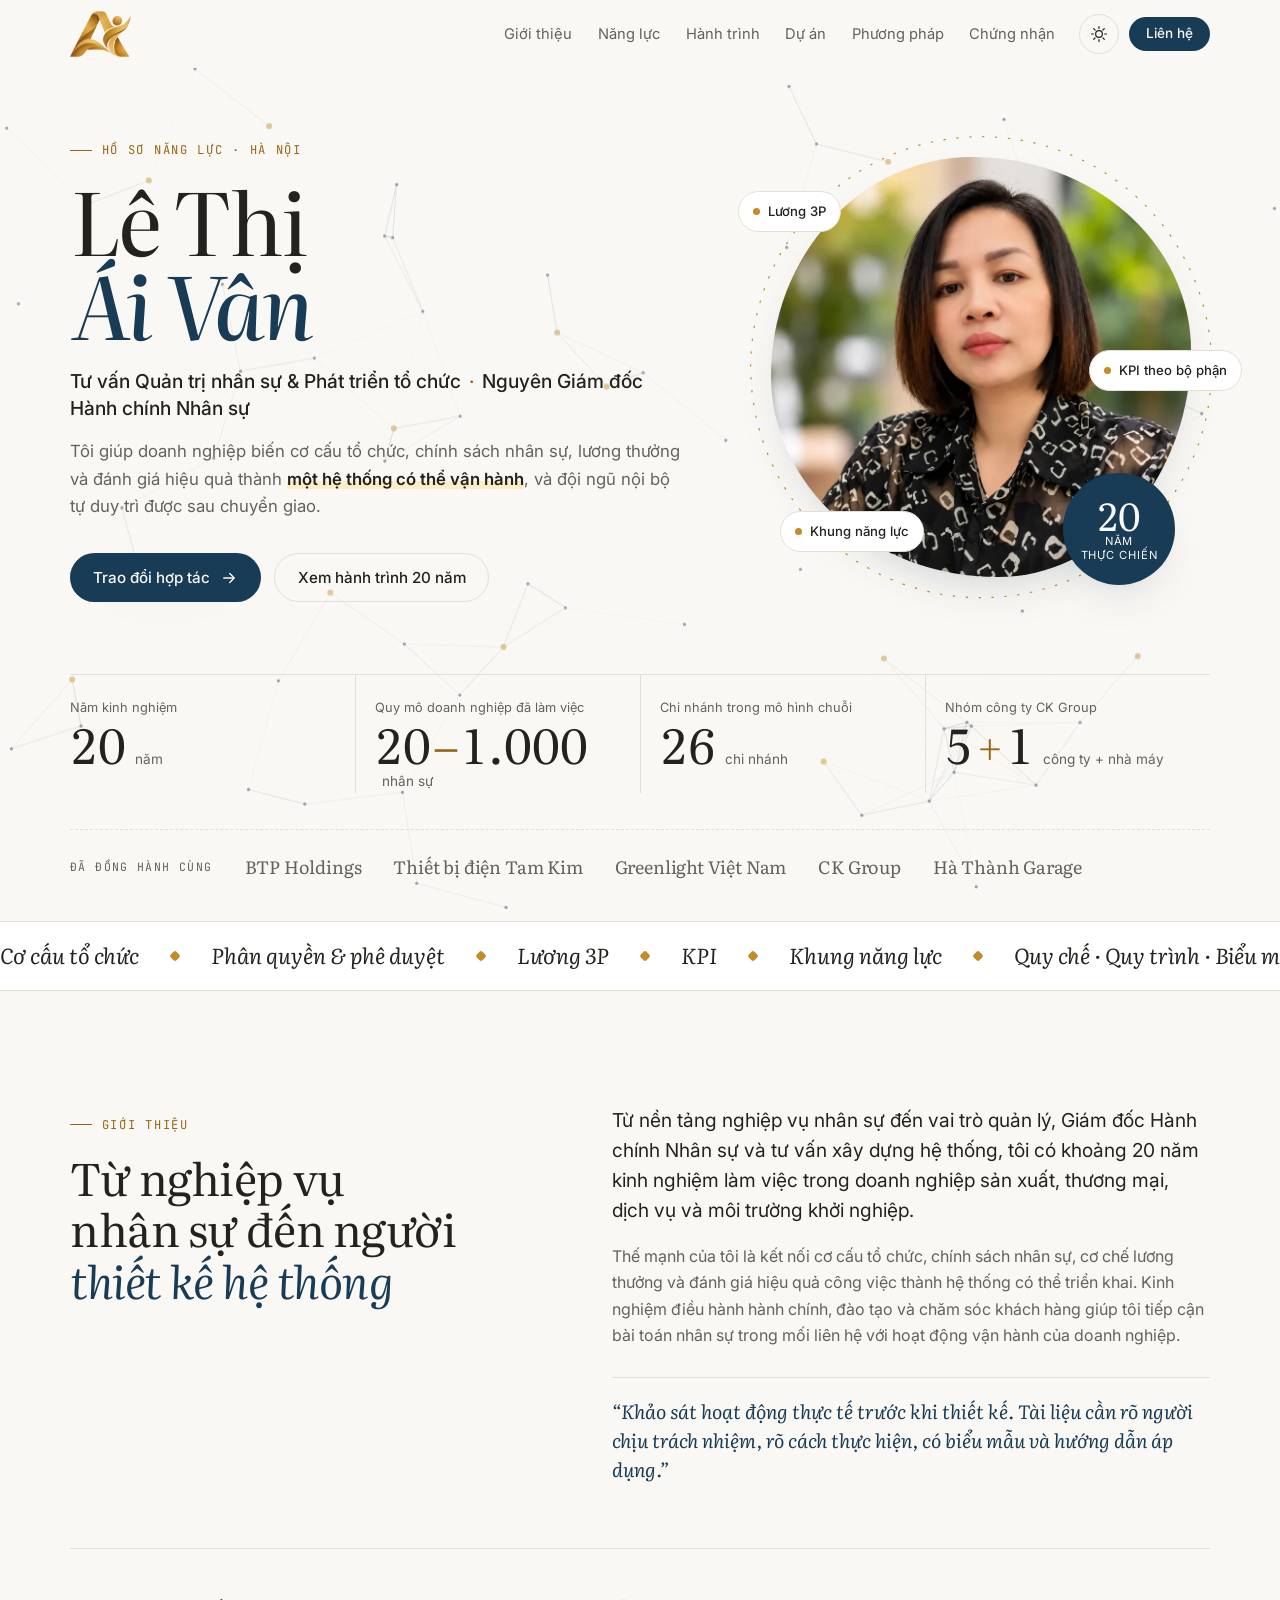
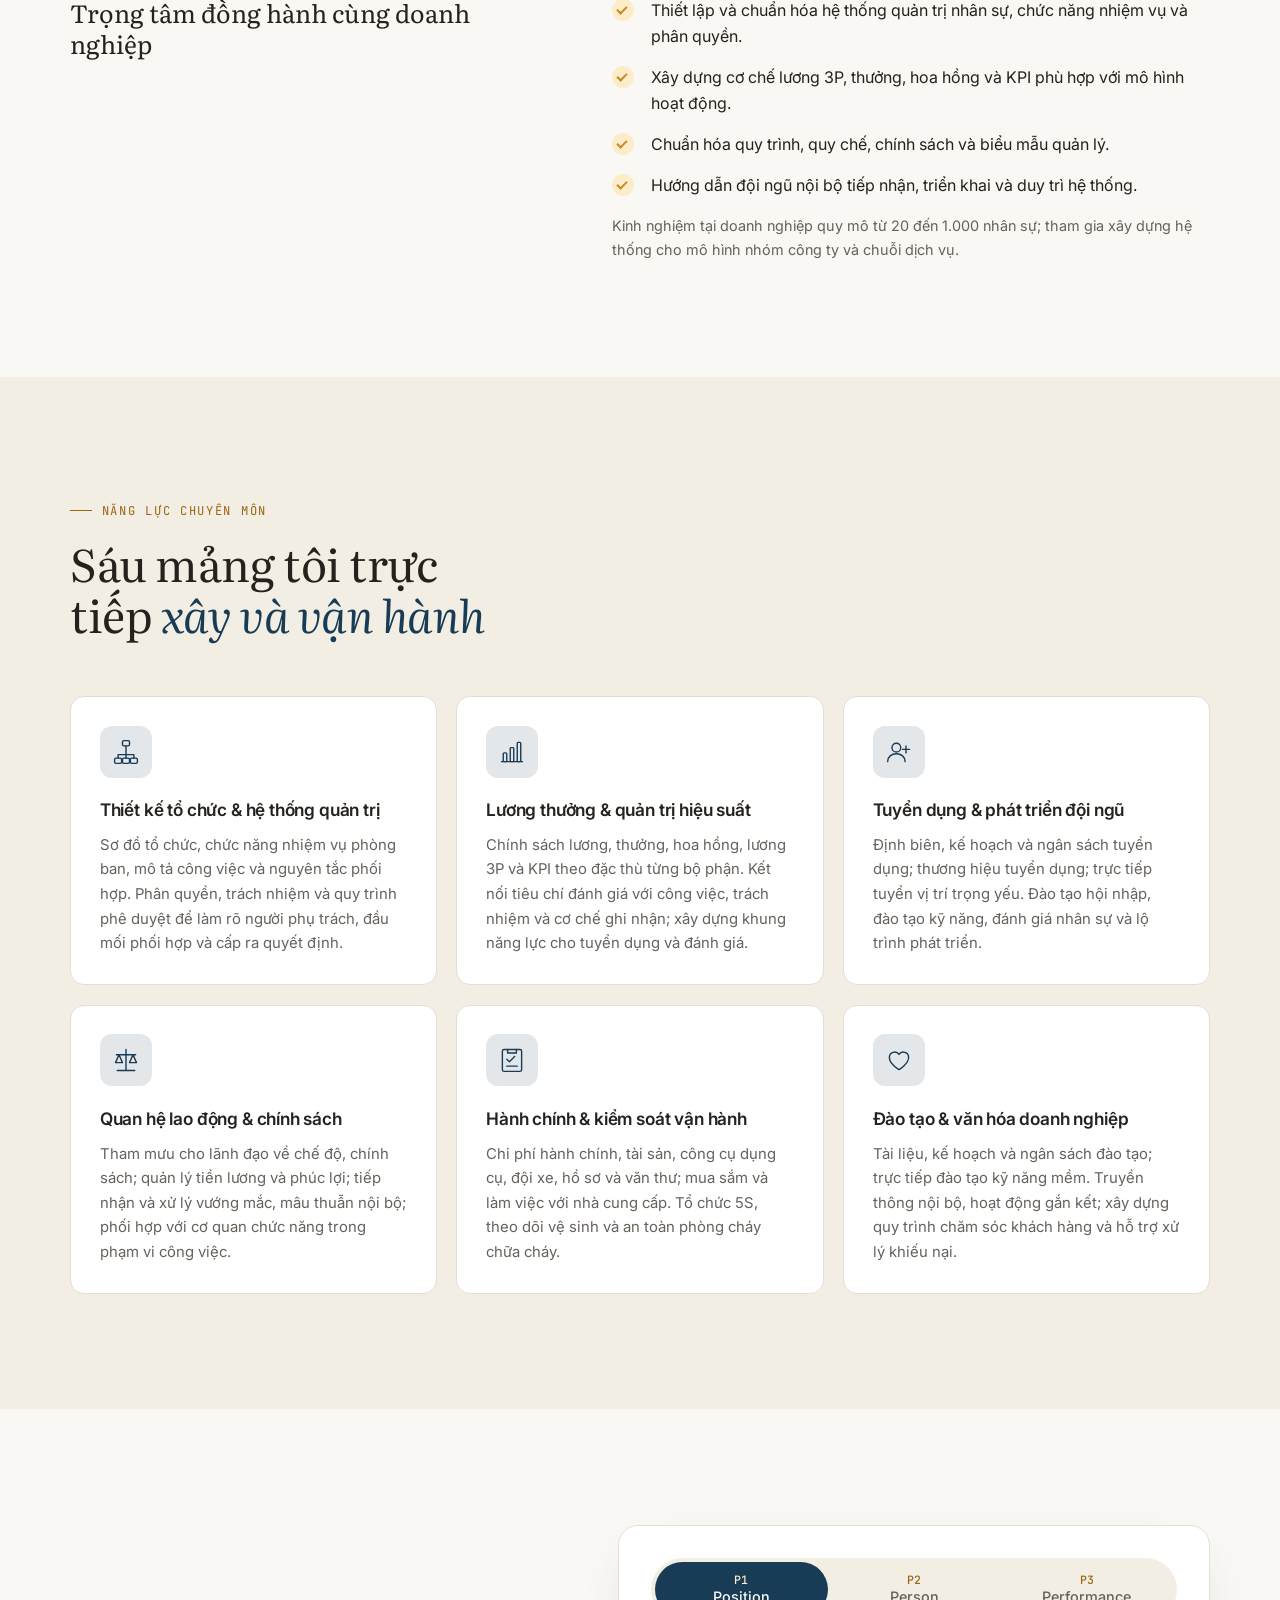
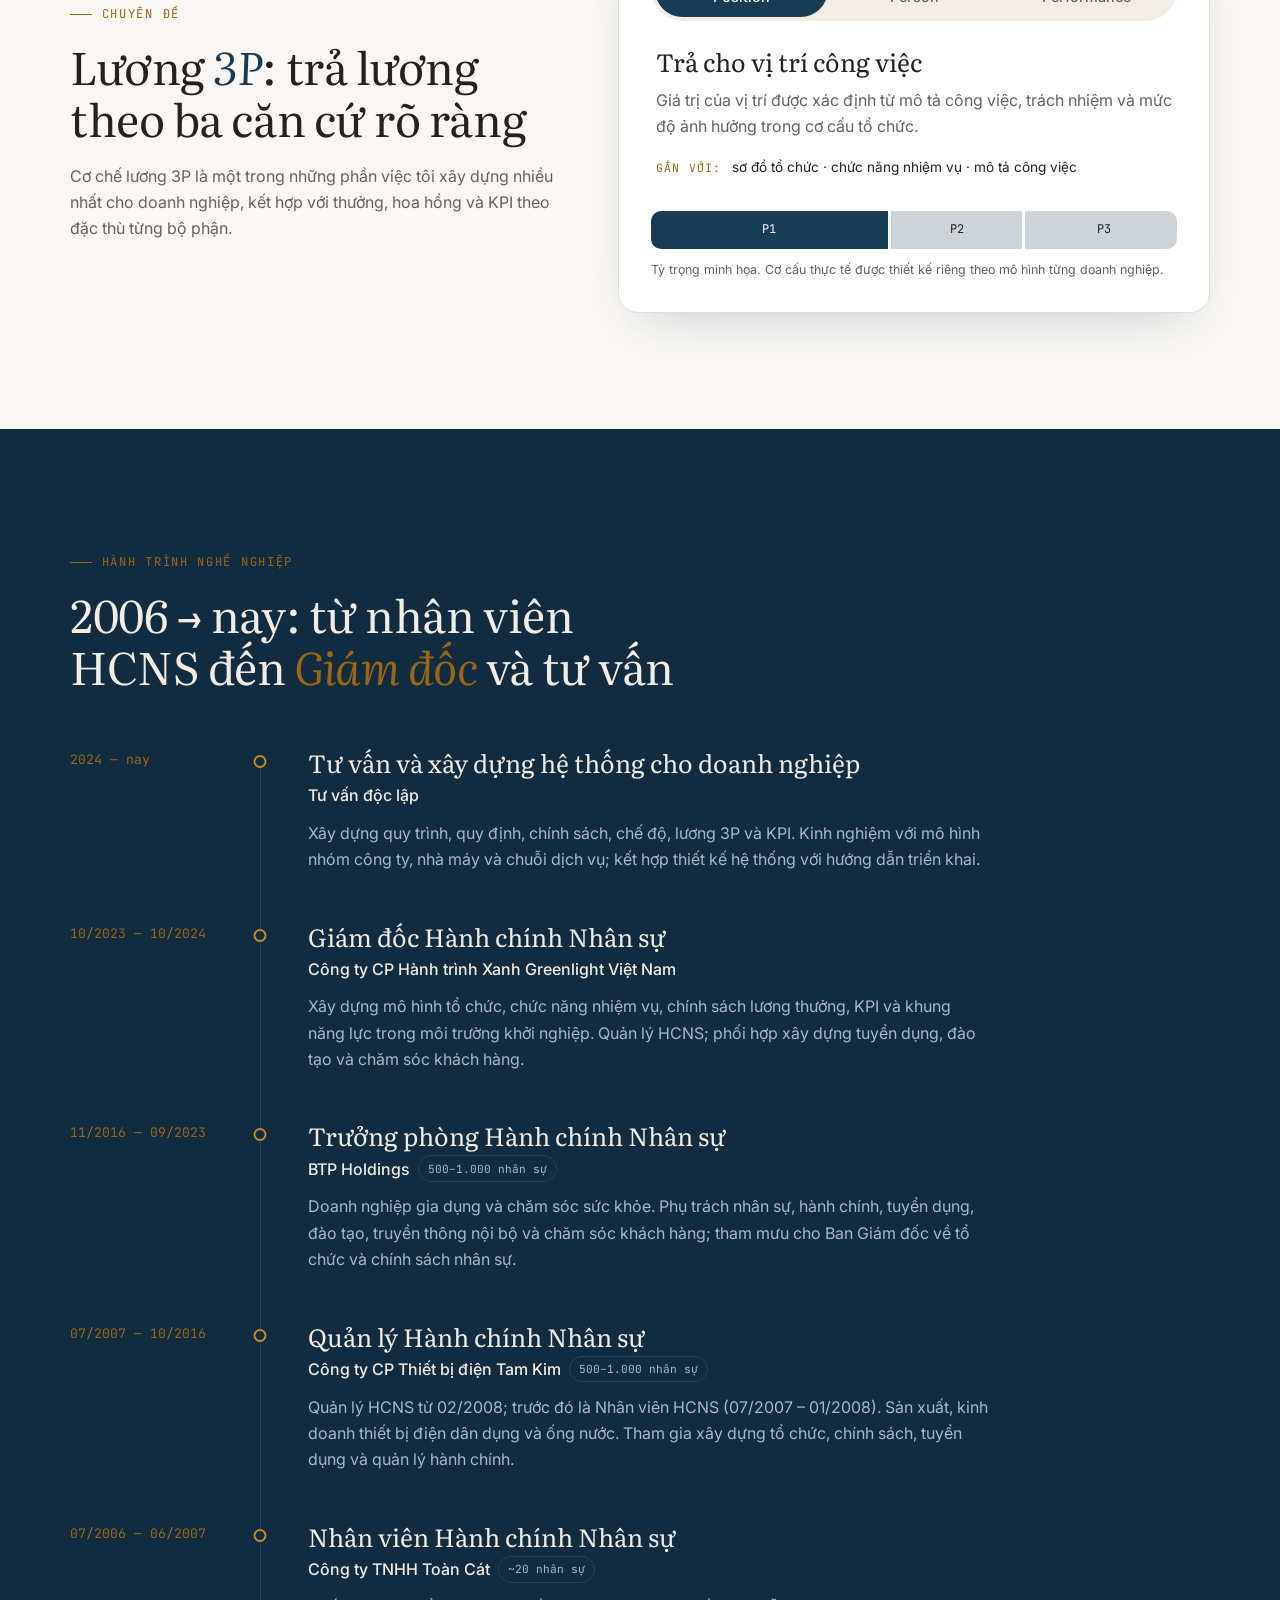
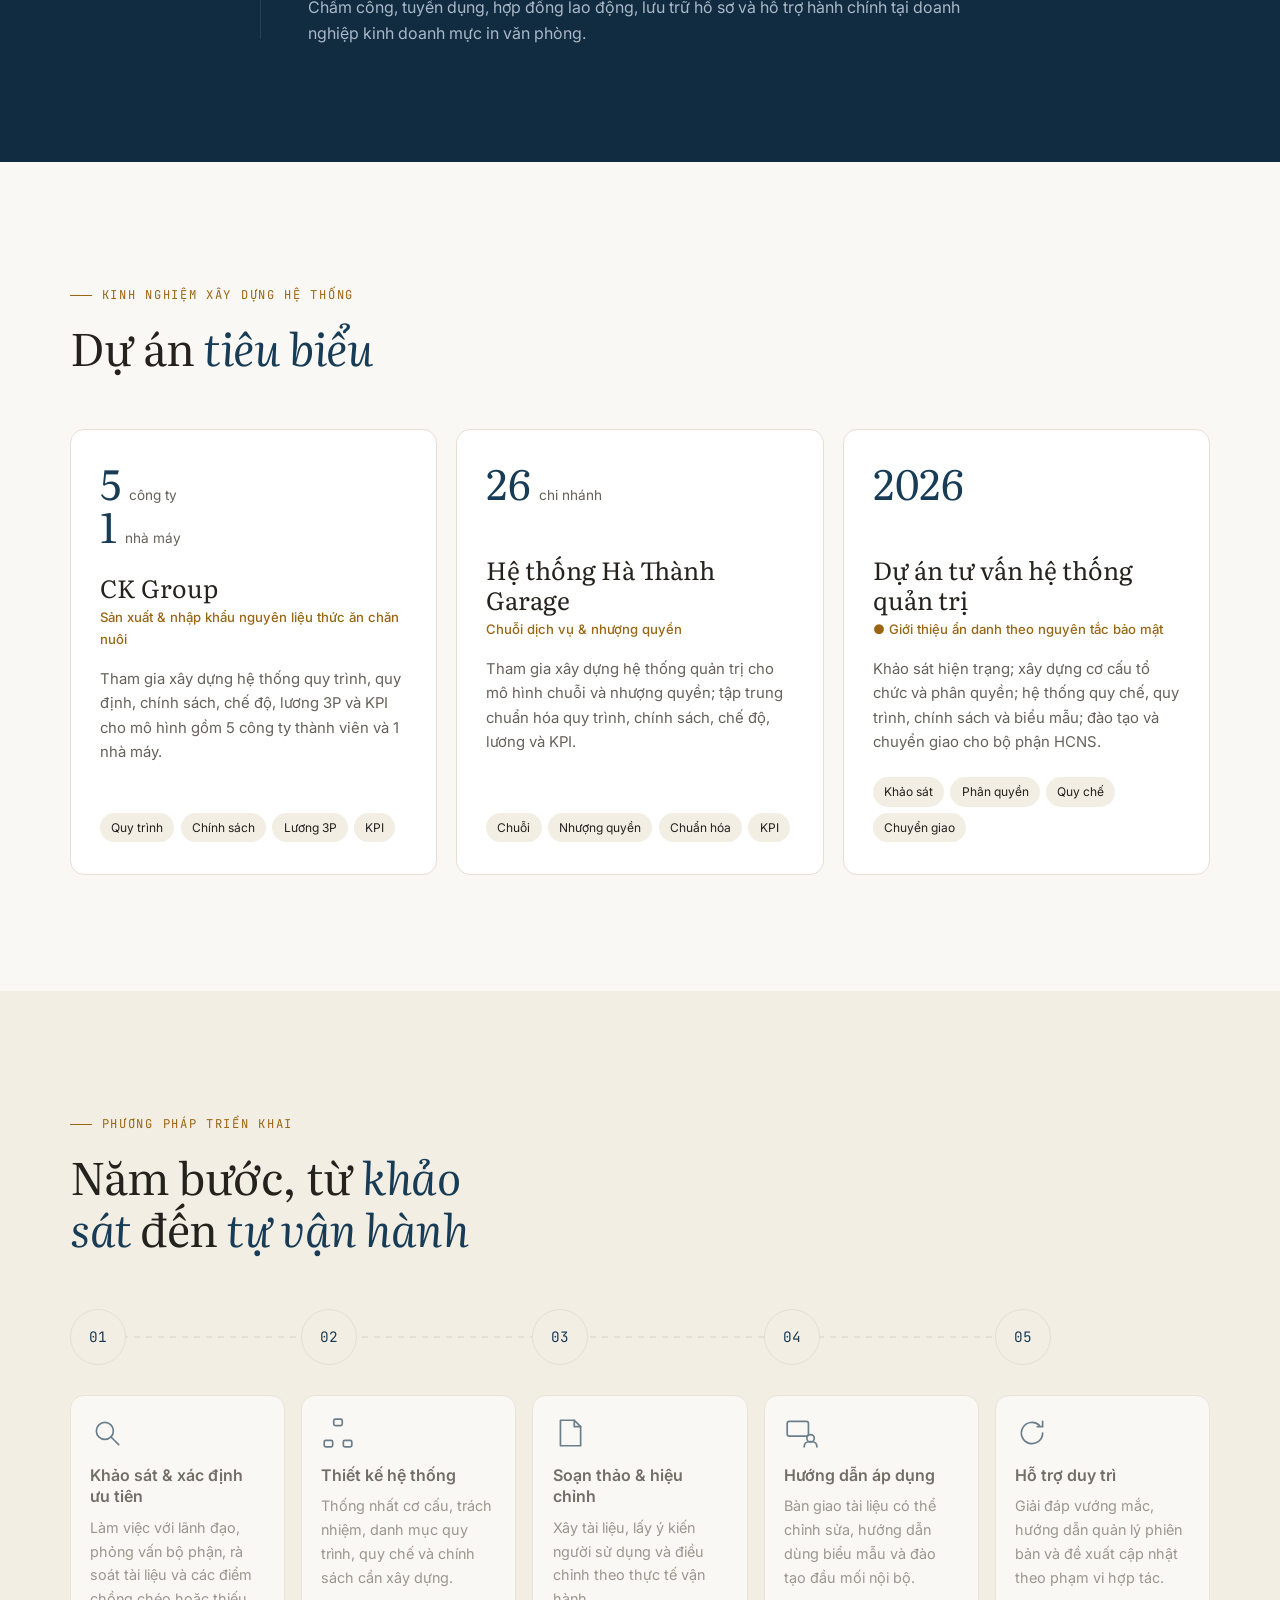
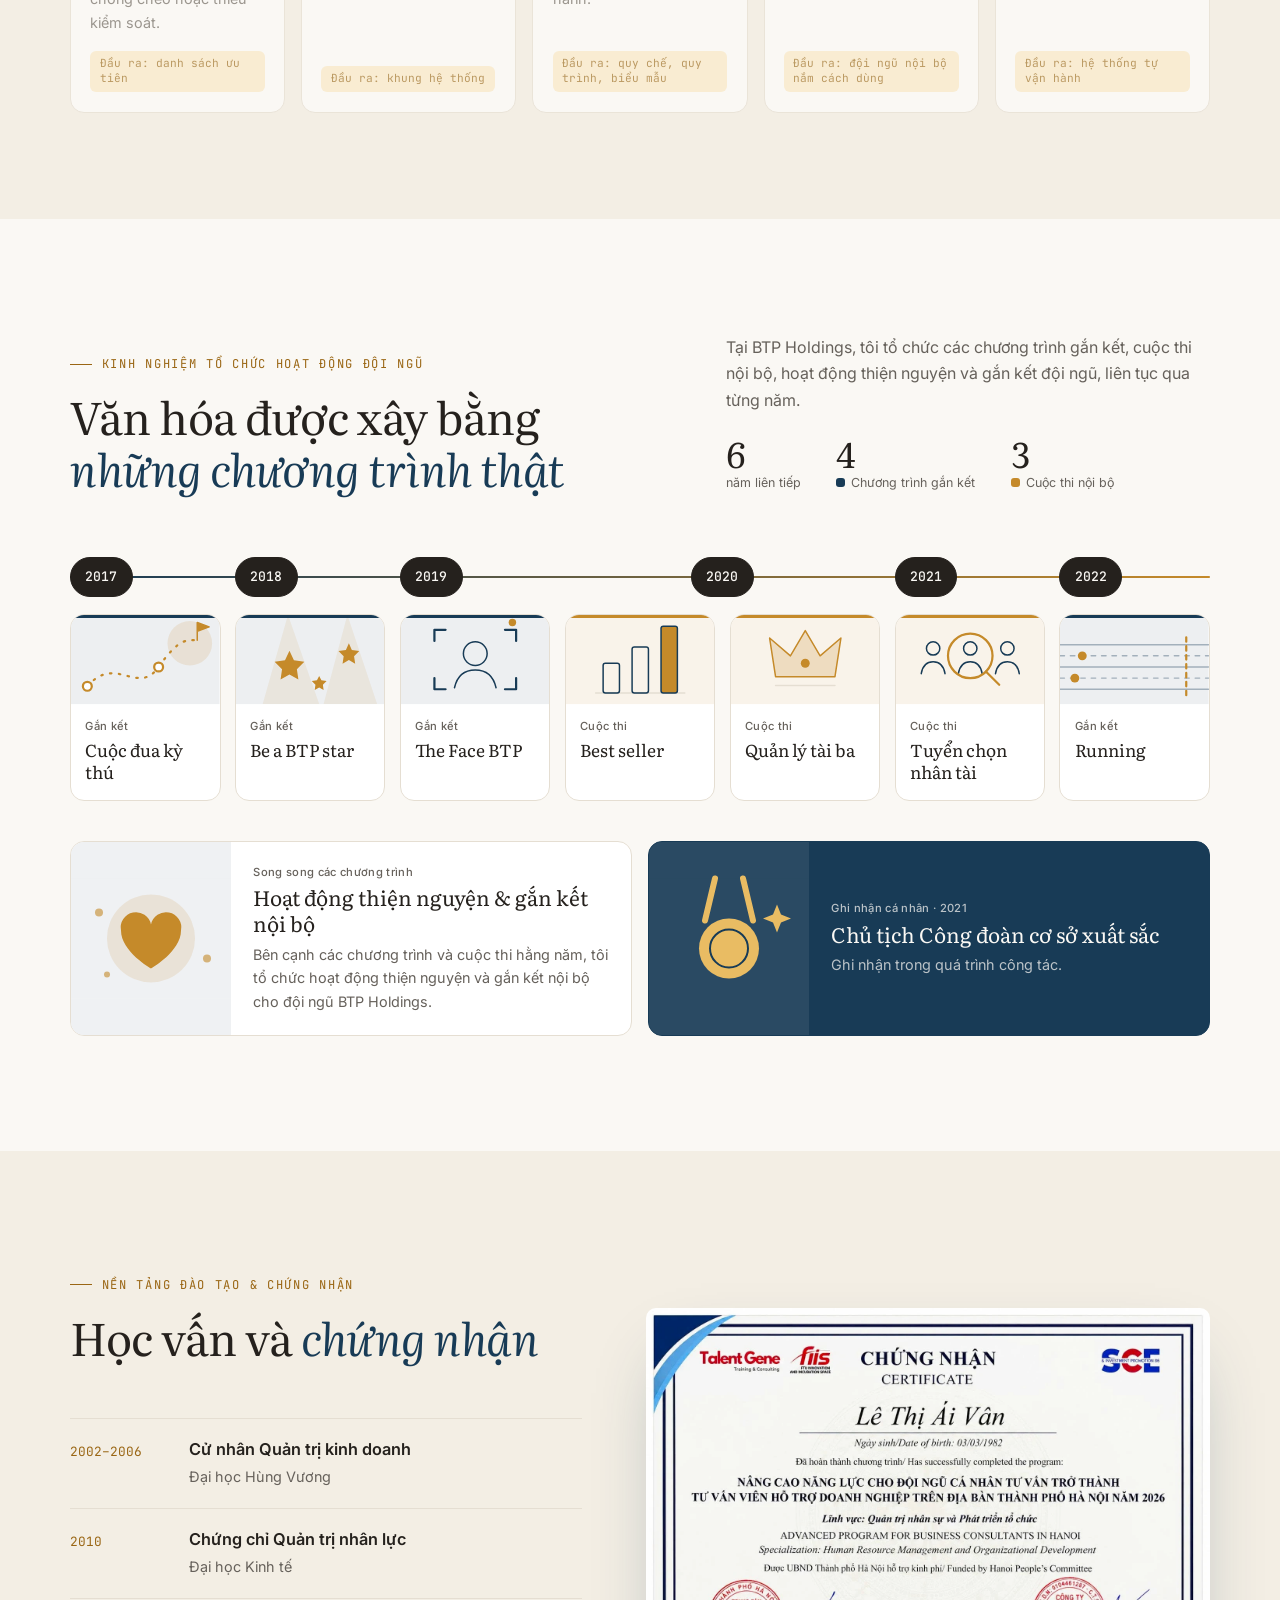
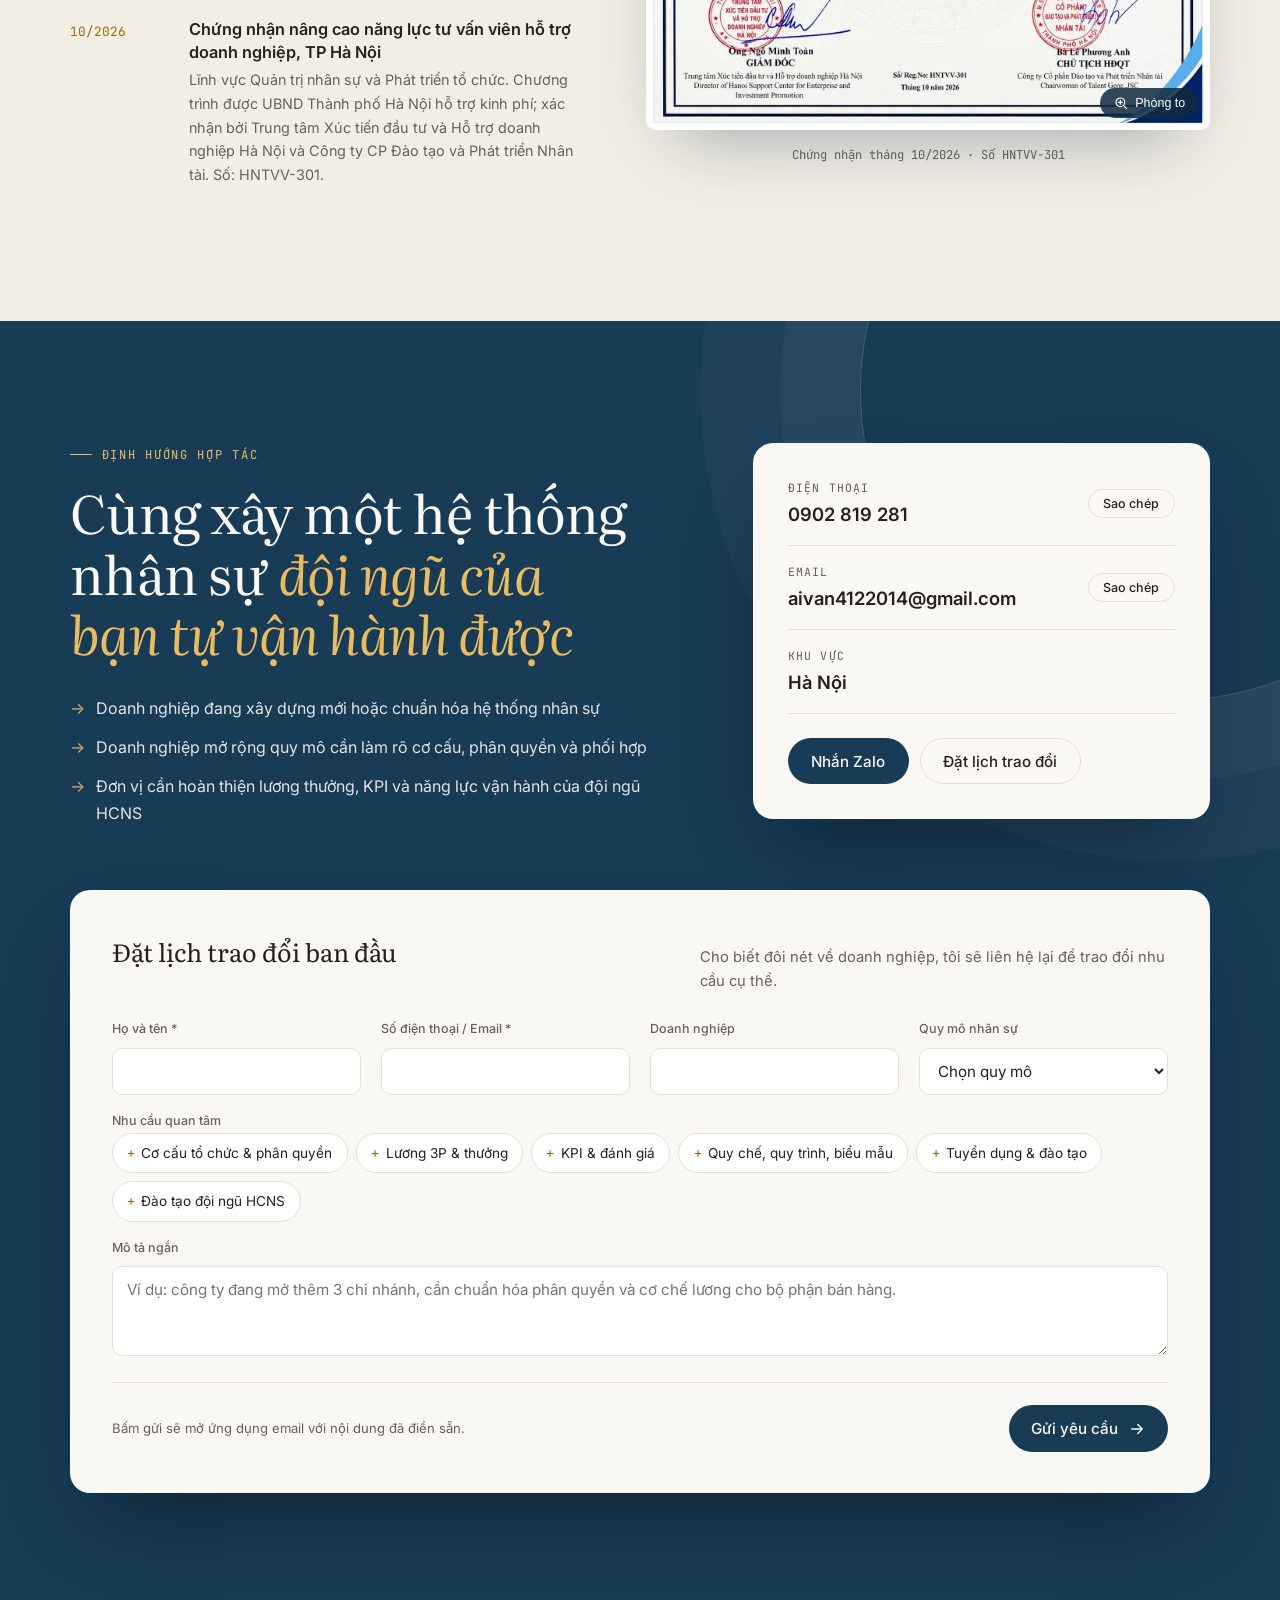
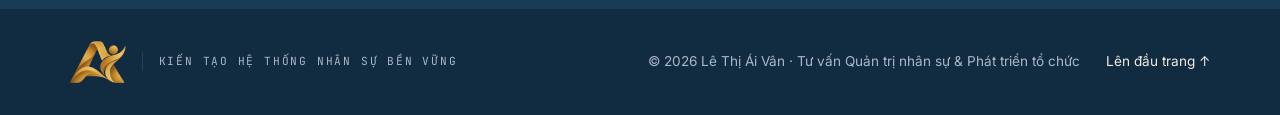
==== commit 47d8c55c: "Use the A mark alone as the logo Drop the 'aivanhr.com' wordmark from header and footer, enlarge the" ====
--- a/index.html
+++ b/index.html
@@ -124,7 +124,6 @@
   <div class="wrap nav__inner">
     <a href="#top" class="brand" aria-label="aivanhr.com – về đầu trang">
       <img class="brand__logo" src="assets/aivanhr-logo-mark.webp" width="360" height="272" alt="">
-      <span class="brand__word">aivanhr<span>.com</span></span>
     </a>
     <nav class="nav__links" id="navLinks" aria-label="Điều hướng chính">
       <a href="#gioi-thieu">Giới thiệu</a>
@@ -741,8 +740,7 @@
 <footer class="footer">
   <div class="wrap footer__inner">
     <div class="footer__brand">
-      <img class="brand__logo" src="assets/aivanhr-logo-mark.webp" width="360" height="272" alt="">
-      <span class="brand__word brand__word--light">aivanhr<span>.com</span></span>
+      <img class="brand__logo" src="assets/aivanhr-logo-mark.webp" width="360" height="272" alt="AivanHR">
       <span class="footer__tag">Kiến tạo hệ thống nhân sự bền vững</span>
     </div>
     <div class="footer__meta">
--- a/styles.css
+++ b/styles.css
@@ -127,7 +127,7 @@
 }
 .nav__inner { display: flex; align-items: center; gap: 1.5rem; height: 68px; }
 .brand { display: flex; align-items: center; gap: .7rem; text-decoration: none; }
-.brand__logo { height: 40px; width: auto; flex: none; transition: transform .5s var(--ease); }
+.brand__logo { height: 46px; width: auto; flex: none; transition: transform .5s var(--ease); }
 .brand:hover .brand__logo { transform: rotate(-6deg) scale(1.05); }
 .brand__word { font: 700 1.22rem/1 var(--f-body); letter-spacing: -.03em; color: var(--wordmark); }
 .brand__word span { color: var(--gold); }
@@ -610,7 +610,7 @@
 .footer { background: var(--ink-bg); color: var(--ink-muted); font-size: .85rem; }
 .footer__inner { display: flex; flex-wrap: wrap; align-items: center; justify-content: space-between; gap: 1.2rem 2rem; padding-block: 2rem; }
 .footer__brand { display: flex; align-items: center; flex-wrap: wrap; gap: .7rem 1rem; }
-.footer__brand .brand__logo { height: 36px; }
+.footer__brand .brand__logo { height: 42px; }
 .footer__tag { font-family: var(--f-mono); font-size: .7rem; letter-spacing: .16em; text-transform: uppercase; color: var(--ink-muted); padding-left: 1rem; border-left: 1px solid var(--ink-line); }
 .footer__meta { display: flex; flex-wrap: wrap; gap: .6rem 1.6rem; align-items: center; }
 .footer__top { text-decoration: none; color: var(--ink-fg); }
@@ -652,6 +652,7 @@
 }
 @media (max-width: 920px) {
   .nav__burger { display: grid; }
+  .nav__actions { margin-left: auto; }
   .nav__links {
     position: fixed; top: calc(68px + env(safe-area-inset-top, 0px)); left: 0; right: 0; flex-direction: column; gap: 0;
     background: var(--bg); border-bottom: 1px solid var(--line); box-shadow: var(--shadow);
@@ -674,8 +675,7 @@
   .tl__when { margin-bottom: .4rem; }
 }
 @media (max-width: 600px) {
-  .brand__logo { height: 34px; }
-  .brand__word { font-size: 1.08rem; }
+  .brand__logo { height: 40px; }
   .nav__actions .btn--small { display: none; }
   .cards, .projects { grid-template-columns: 1fr; }
   .chip { font-size: .72rem; padding: .4rem .7rem; }
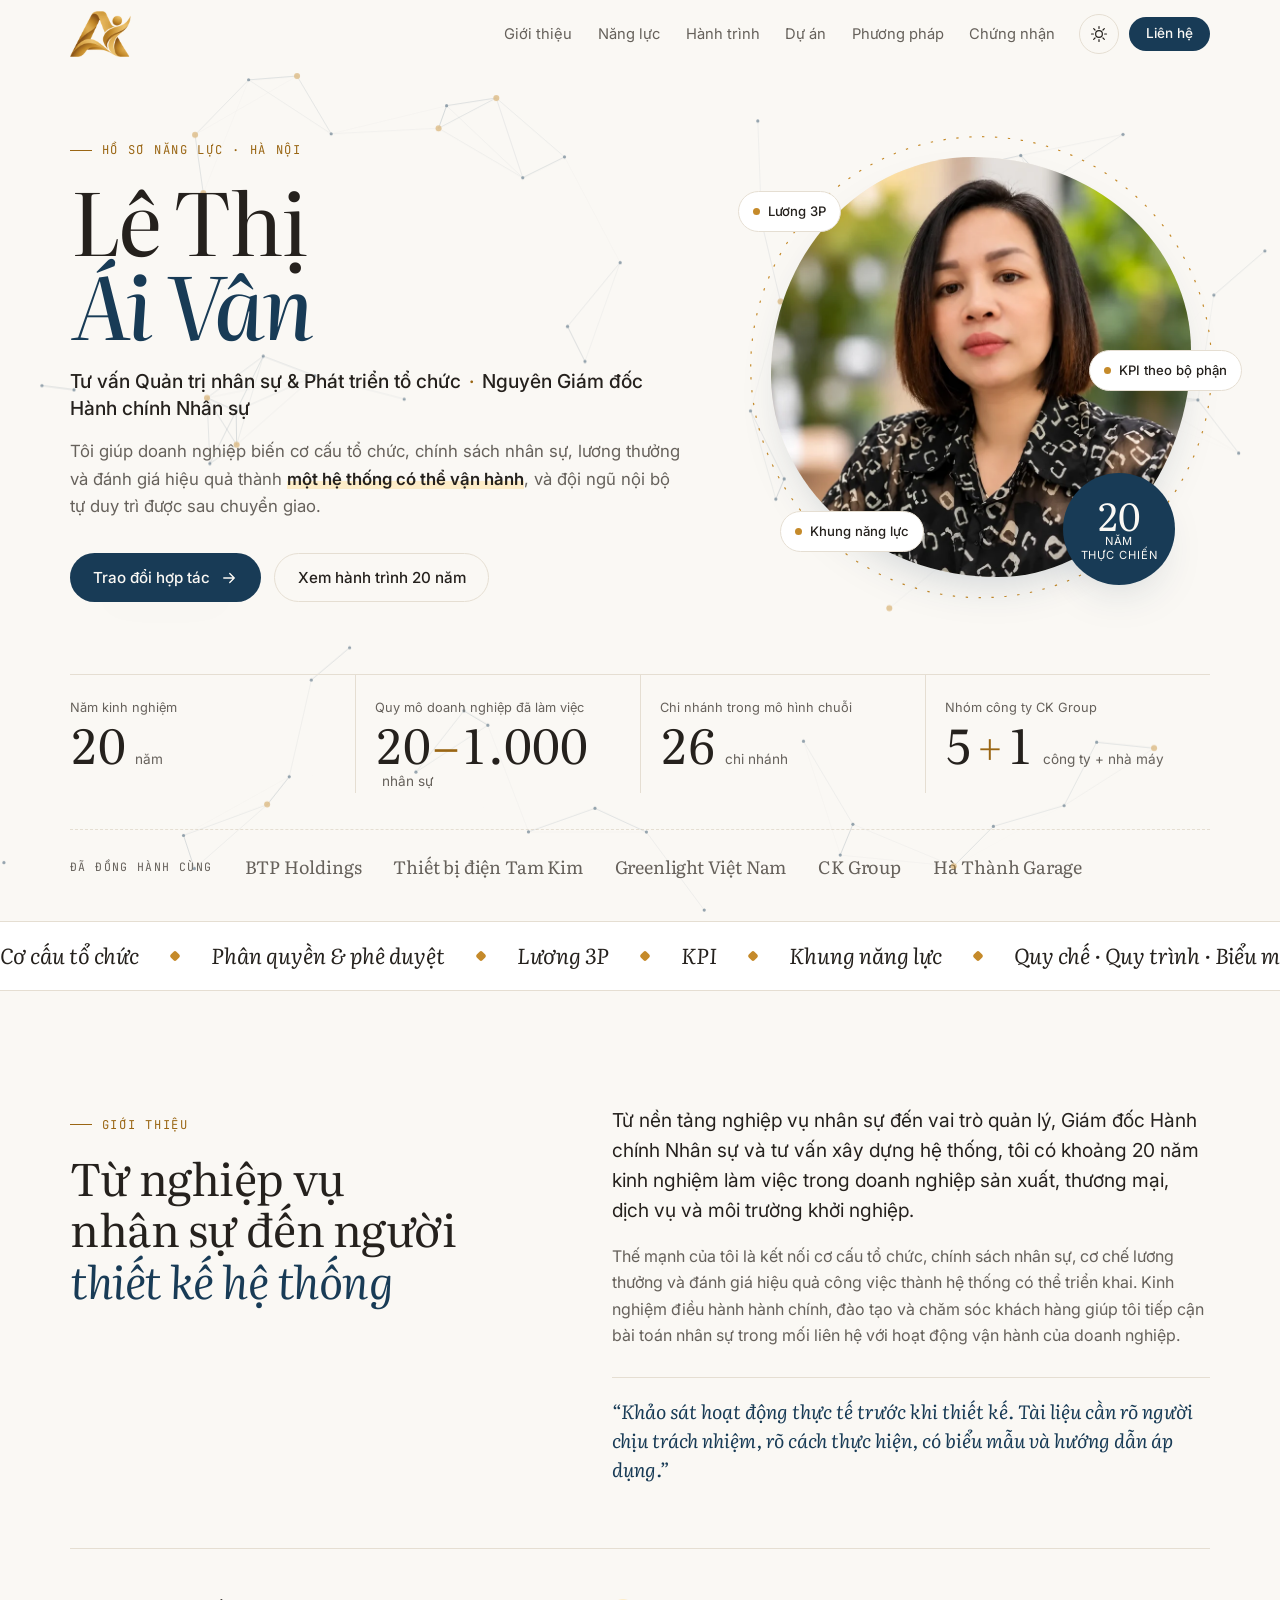
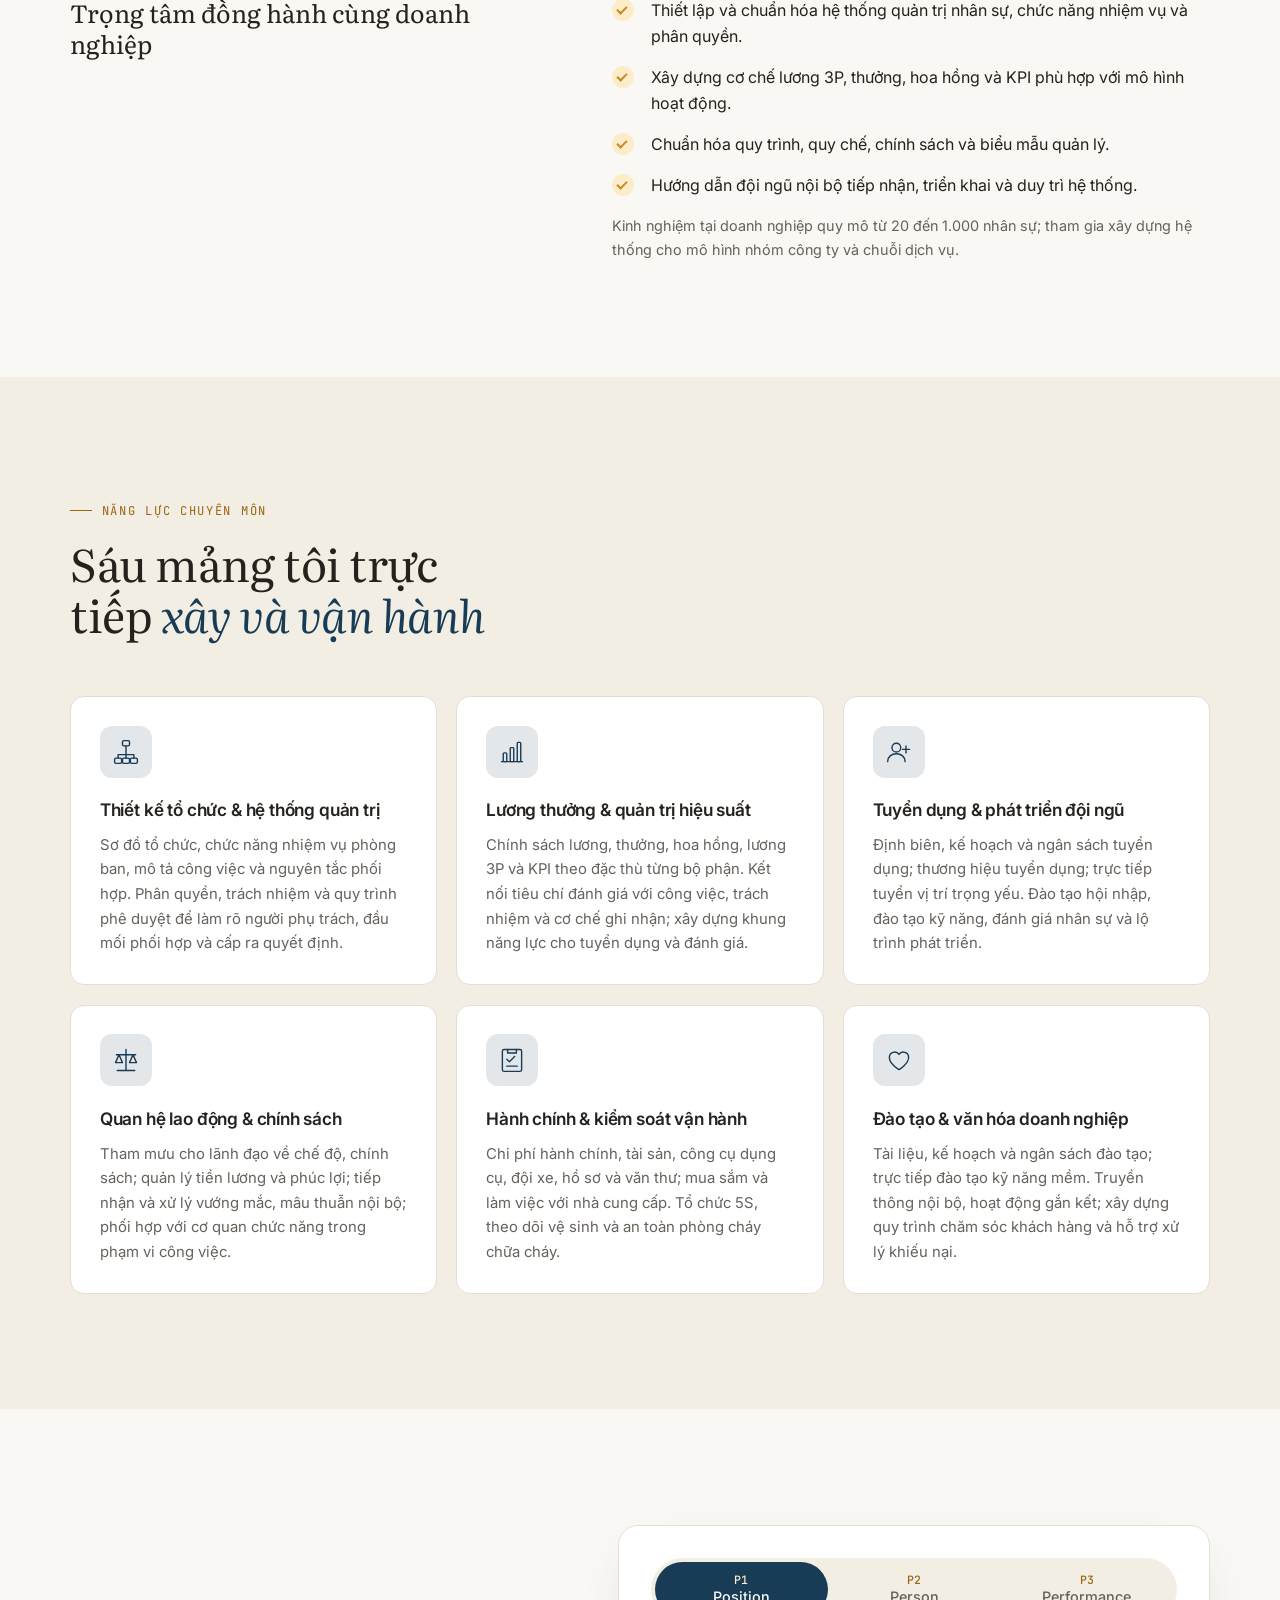
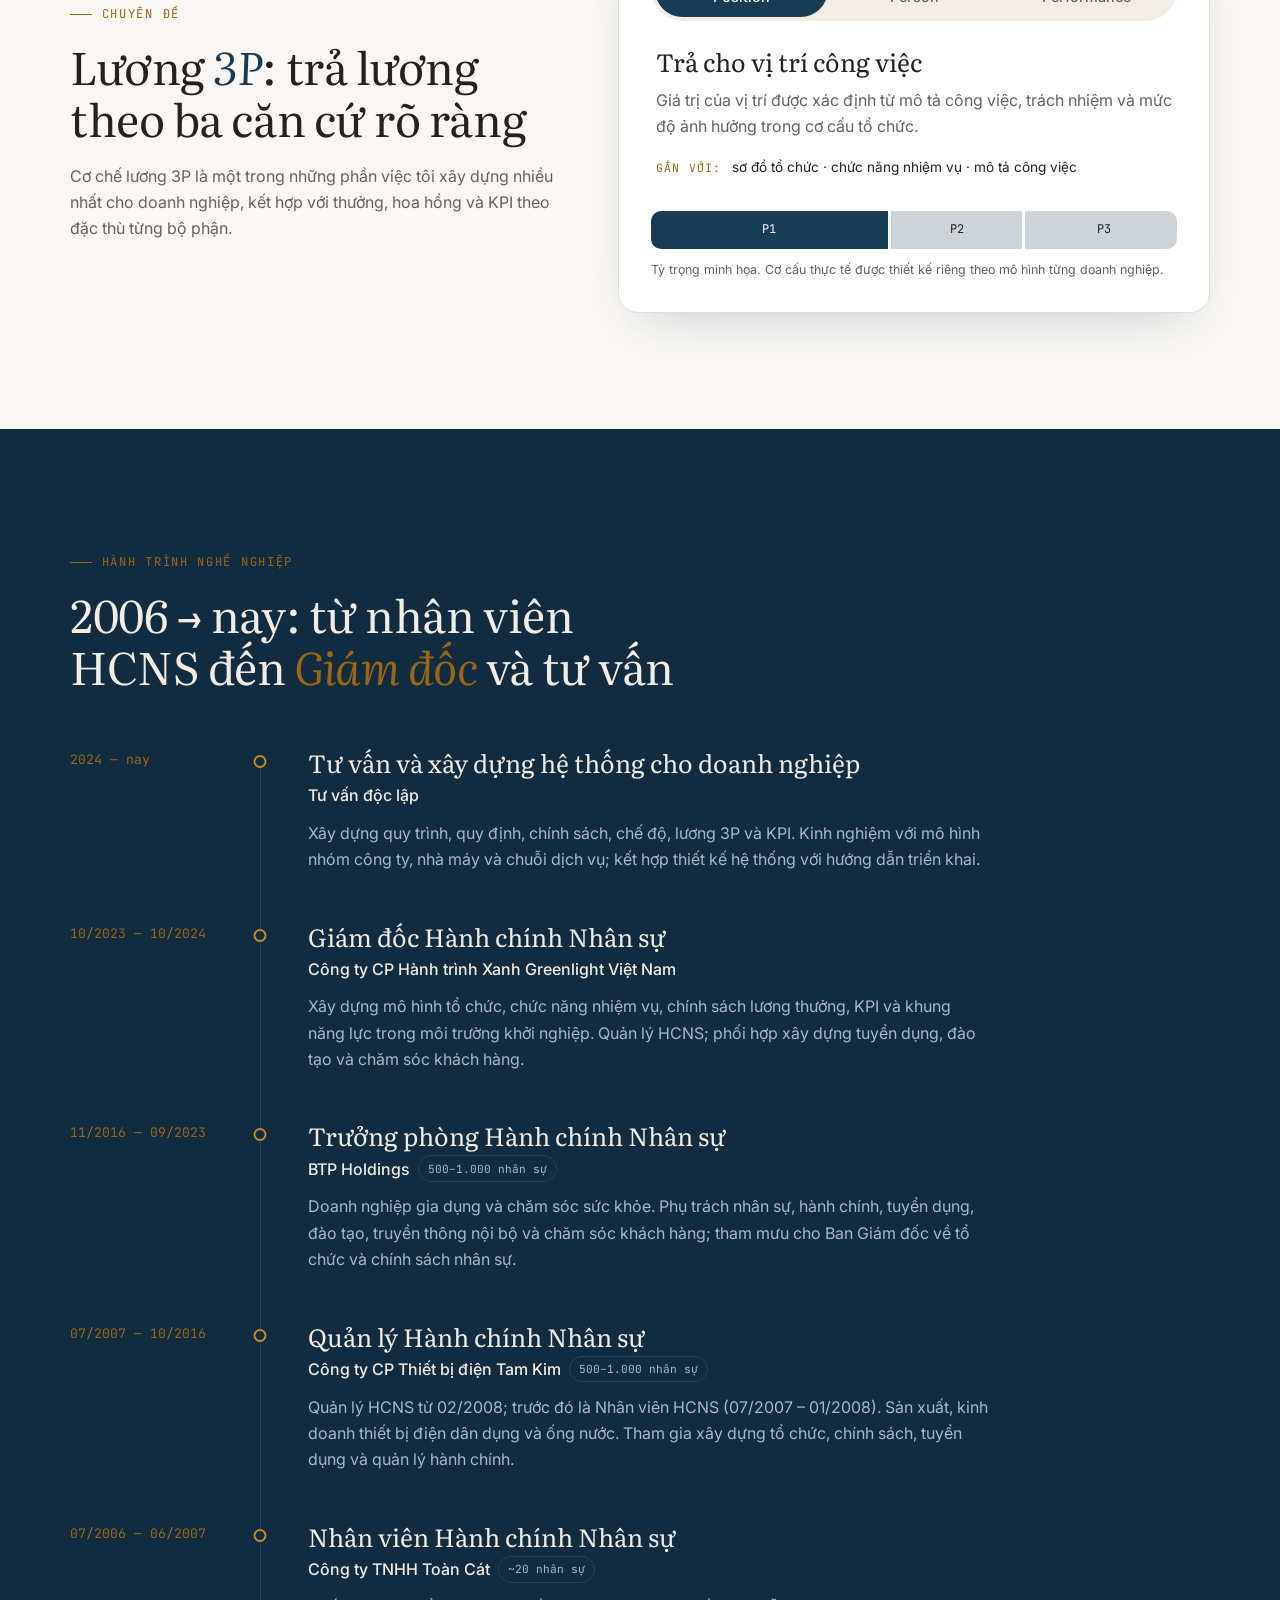
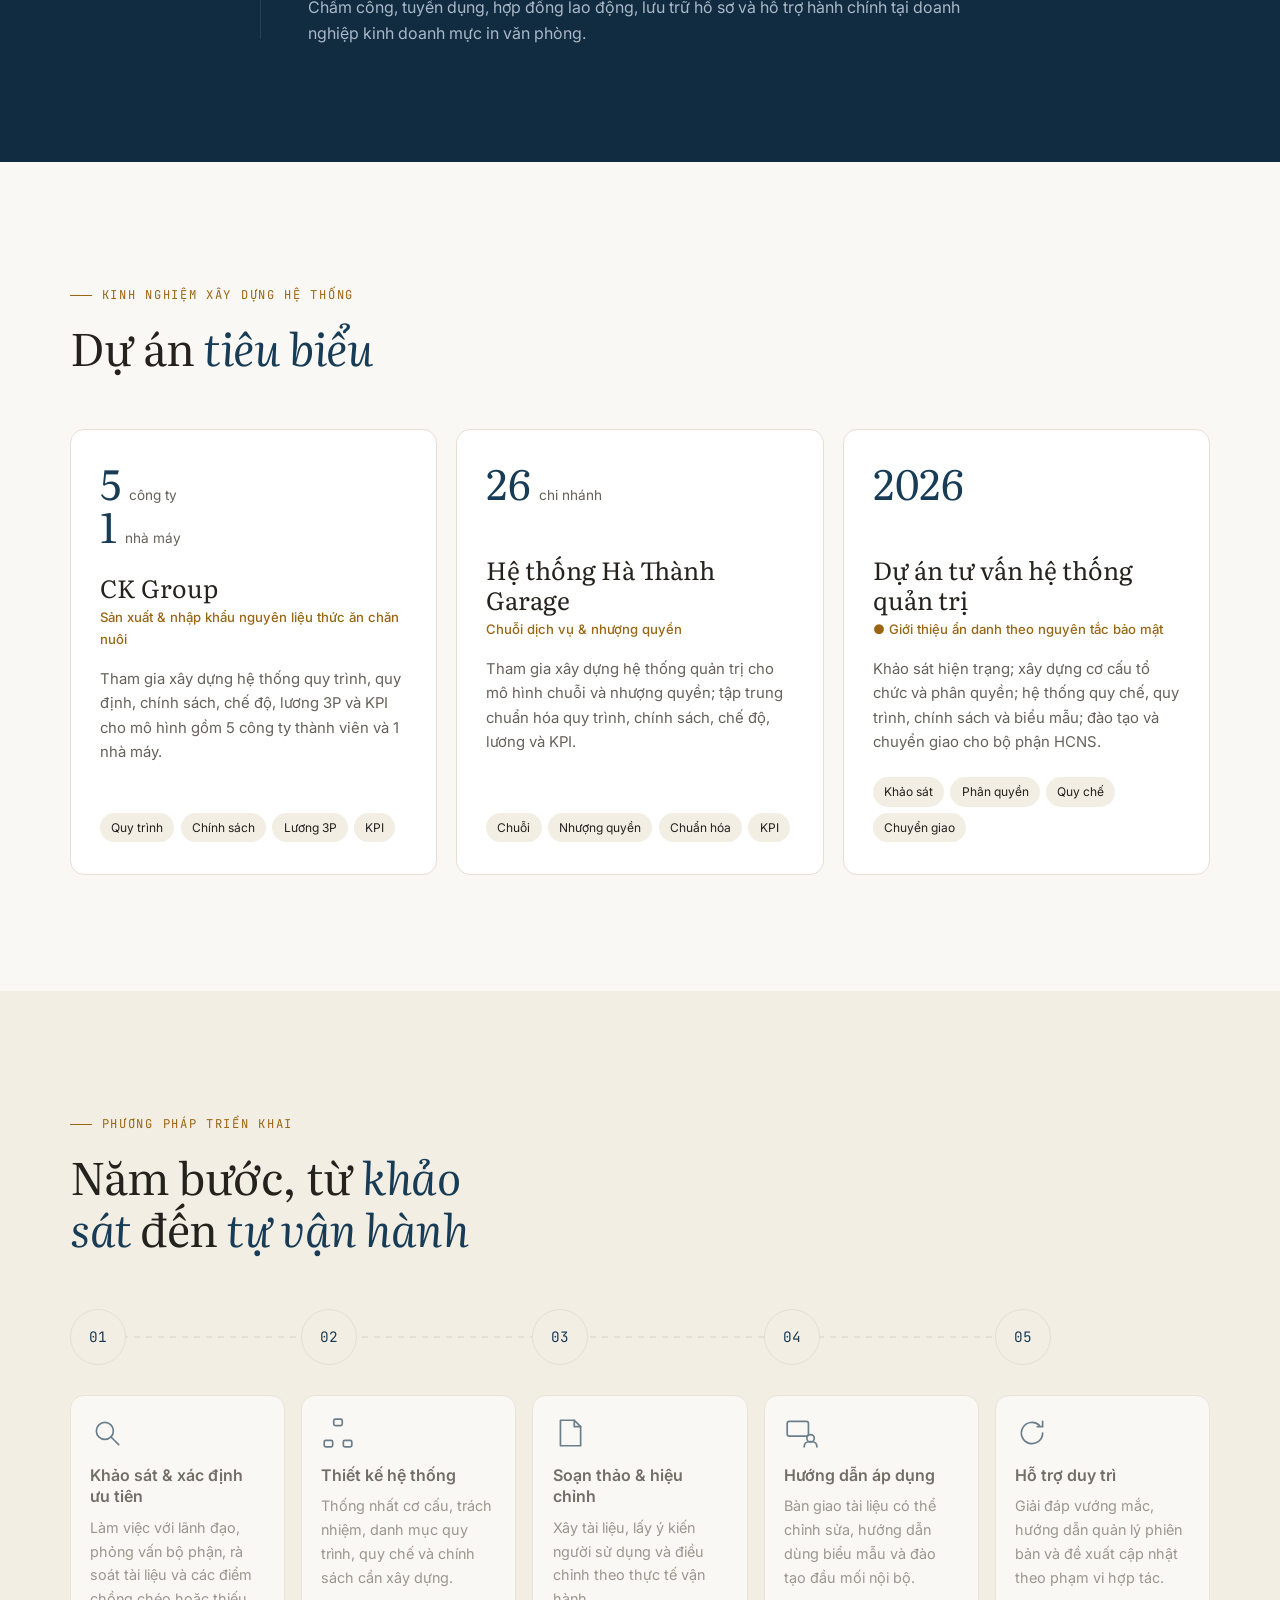
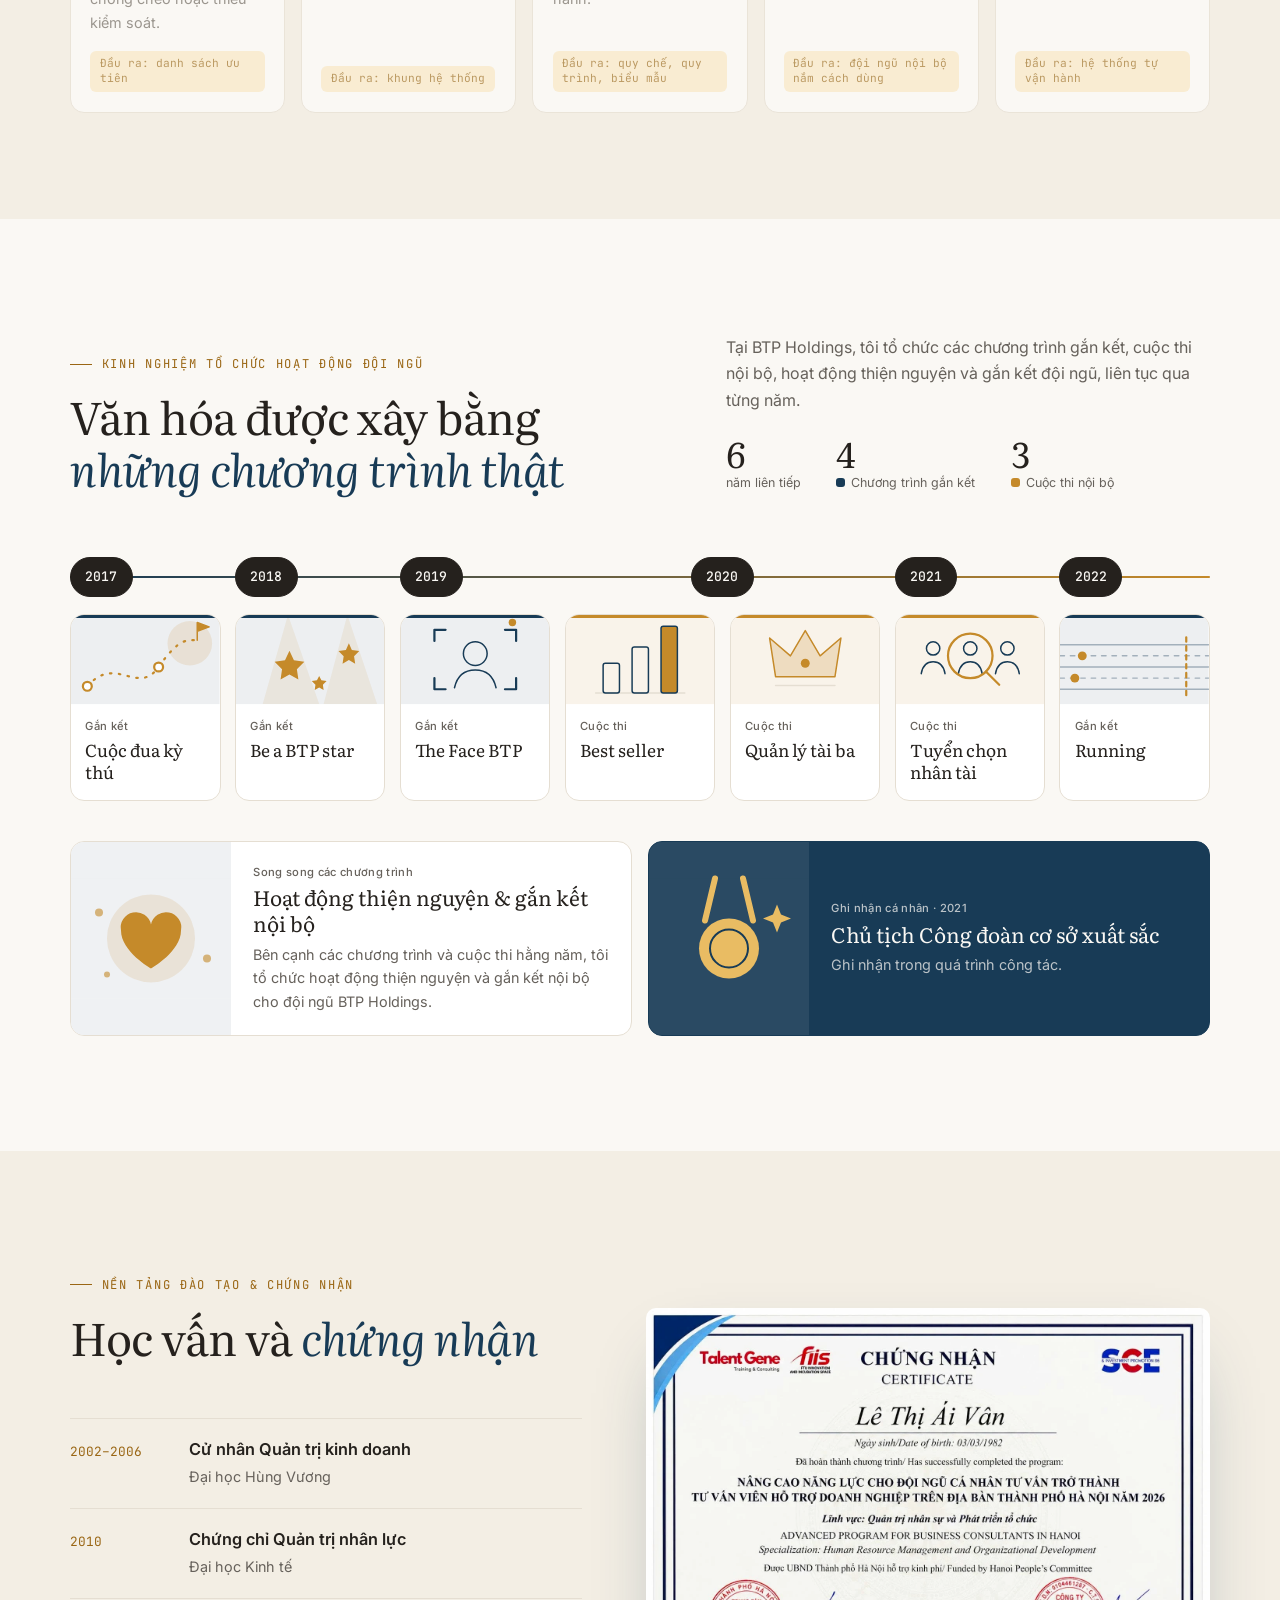
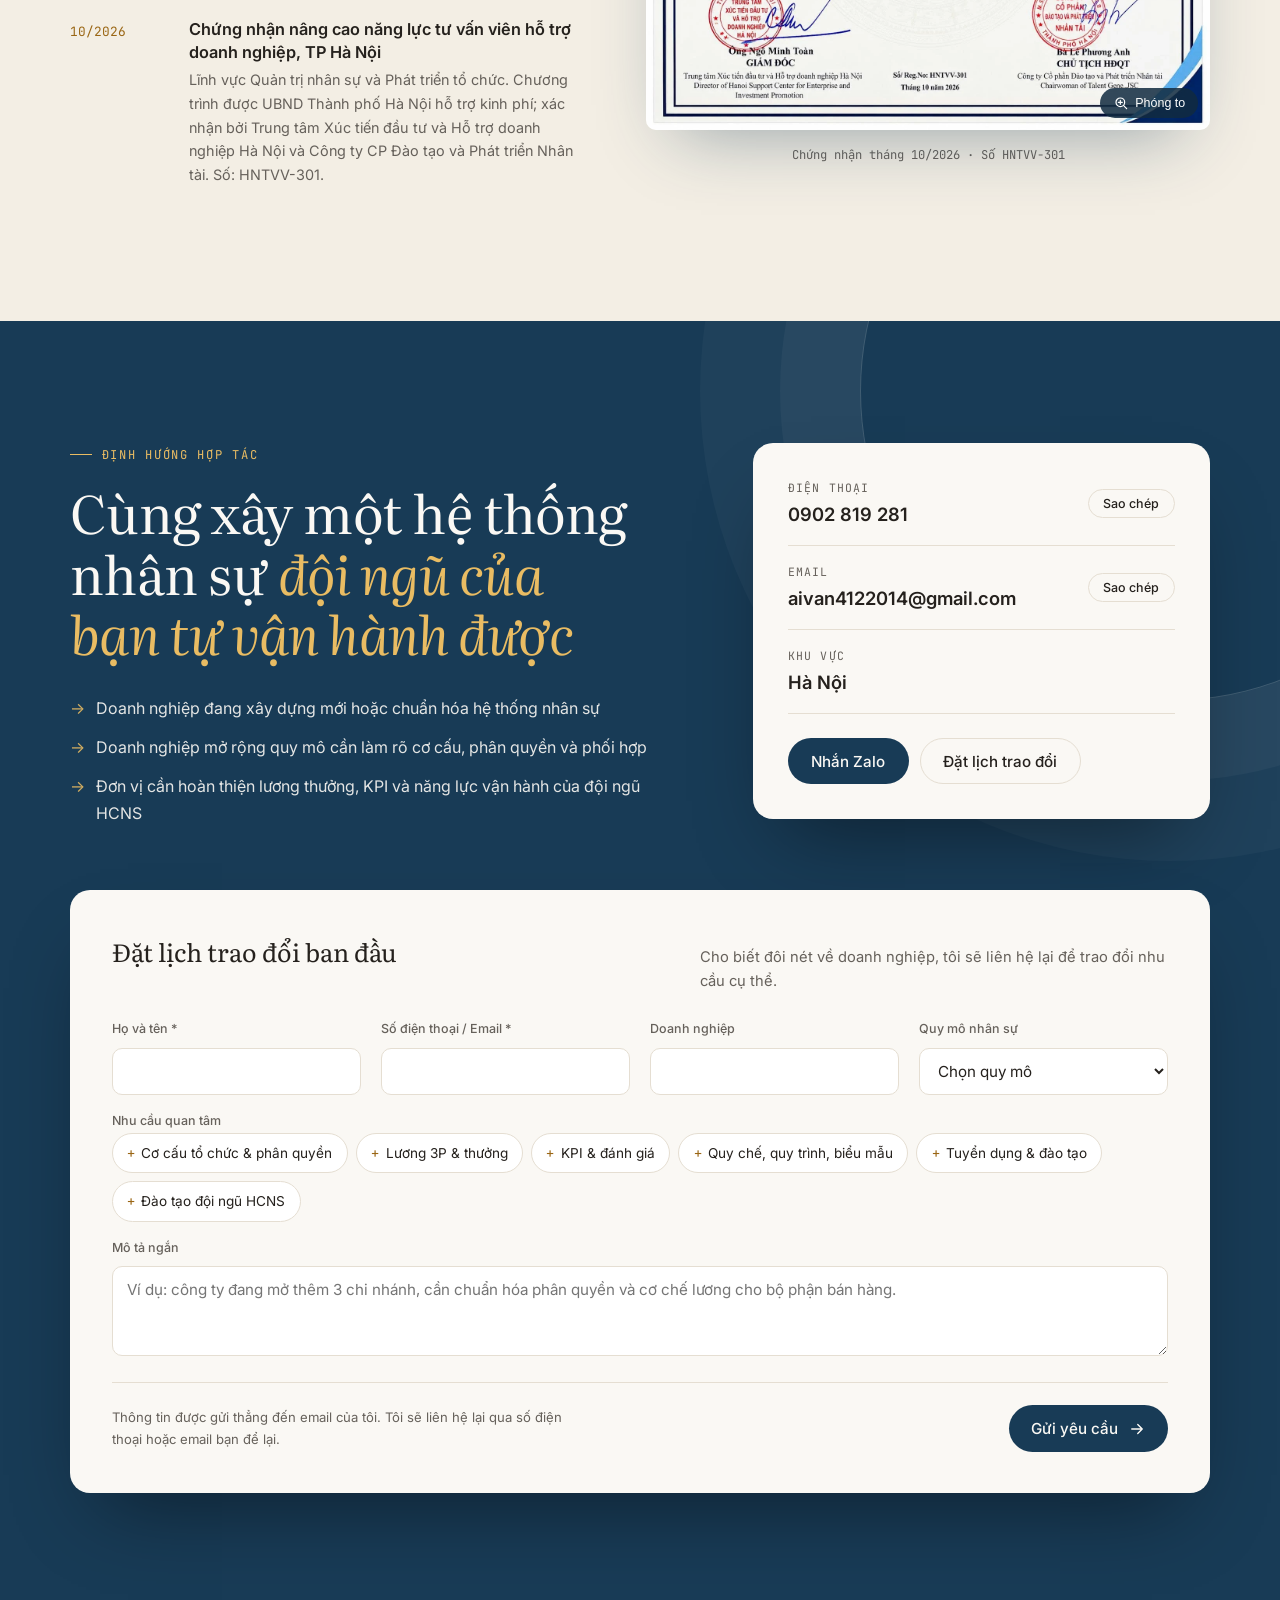
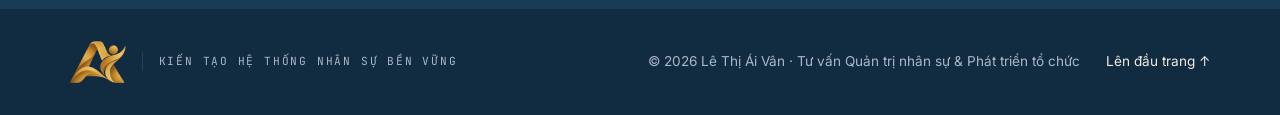
==== commit 136ee857: "Send enquiry form through Web3Forms instead of mailto Submissions now post to Web3Forms and arrive i" ====
--- a/index.html
+++ b/index.html
@@ -698,6 +698,7 @@
 
     <div class="wrap">
       <form class="brief reveal" id="brief" novalidate>
+        <input type="checkbox" name="botcheck" id="f-bot" class="hp" tabindex="-1" autocomplete="off" aria-hidden="true">
         <div class="brief__head">
           <h3>Đặt lịch trao đổi ban đầu</h3>
           <p>Cho biết đôi nét về doanh nghiệp, tôi sẽ liên hệ lại để trao đổi nhu cầu cụ thể.</p>
@@ -726,8 +727,8 @@
           <label class="field field--wide"><span>Mô tả ngắn</span><textarea id="f-msg" name="msg" rows="3" placeholder="Ví dụ: công ty đang mở thêm 3 chi nhánh, cần chuẩn hóa phân quyền và cơ chế lương cho bộ phận bán hàng."></textarea></label>
         </div>
         <div class="brief__foot">
-          <p class="brief__note" id="briefNote">Bấm gửi sẽ mở ứng dụng email với nội dung đã điền sẵn.</p>
-          <button class="btn btn--accent" type="submit">Gửi yêu cầu
+          <p class="brief__note" id="briefNote" role="status" aria-live="polite">Thông tin được gửi thẳng đến email của tôi. Tôi sẽ liên hệ lại qua số điện thoại hoặc email bạn để lại.</p>
+          <button class="btn btn--accent" type="submit" id="briefSubmit">Gửi yêu cầu
             <svg viewBox="0 0 24 24" aria-hidden="true"><path d="M5 12h14M13 6l6 6-6 6"/></svg>
           </button>
         </div>
--- a/styles.css
+++ b/styles.css
@@ -18,6 +18,8 @@
   --on-band: #faf8f4;
   --on-band-ac: #e9bc63;
   --wordmark: #183b56;
+  --ok: #0f7a55;
+  --err: #c2412d;
   --ink-bg: #112b40;
   --ink-fg: #f1ece4;
   --ink-muted: #a9b8c6;
@@ -44,7 +46,7 @@
   :root:not([data-theme="light"]) {
     --bg: #0f1b28; --surface: #152435; --tint: #122130; --fg: #f1ece4; --muted: #a6b0bb; --line: #263b50;
     --navy: #e9bc63; --navy-2: #c58a2a; --gold: #e9bc63; --gold-ink: #e9bc63; --gold-soft: #3a2e1a;
-    --champagne: #e9bc63; --brown: #e9bc63; --band: #183b56; --on-band: #faf8f4; --on-band-ac: #e9bc63; --wordmark: #f1ece4;
+    --champagne: #e9bc63; --brown: #e9bc63; --band: #183b56; --on-band: #faf8f4; --on-band-ac: #e9bc63; --wordmark: #f1ece4; --ok: #5fd3a0; --err: #f58a7a;
     --ink-bg: #0a1520; --ink-fg: #f1ece4; --ink-muted: #9fb0c0; --ink-line: #213549;
     --shadow: 0 20px 50px -24px rgba(0, 0, 0, .7);
     color-scheme: dark;
@@ -53,7 +55,7 @@
 :root[data-theme="dark"] {
   --bg: #0f1b28; --surface: #152435; --tint: #122130; --fg: #f1ece4; --muted: #a6b0bb; --line: #263b50;
   --navy: #e9bc63; --navy-2: #c58a2a; --gold: #e9bc63; --gold-ink: #e9bc63; --gold-soft: #3a2e1a;
-  --champagne: #e9bc63; --brown: #e9bc63; --band: #183b56; --on-band: #faf8f4; --on-band-ac: #e9bc63; --wordmark: #f1ece4;
+  --champagne: #e9bc63; --brown: #e9bc63; --band: #183b56; --on-band: #faf8f4; --on-band-ac: #e9bc63; --wordmark: #f1ece4; --ok: #5fd3a0; --err: #f58a7a;
   --ink-bg: #0a1520; --ink-fg: #f1ece4; --ink-muted: #9fb0c0; --ink-line: #213549;
   --shadow: 0 20px 50px -24px rgba(0, 0, 0, .7);
   color-scheme: dark;
@@ -738,7 +740,7 @@
 .field input:focus, .field select:focus, .field textarea:focus {
   outline: none; border-color: var(--navy); box-shadow: 0 0 0 3px color-mix(in srgb, var(--navy) 18%, transparent);
 }
-.field input.invalid { border-color: #c2412d; box-shadow: 0 0 0 3px rgba(194, 65, 45, .15); }
+.field input.invalid { border-color: var(--err); box-shadow: 0 0 0 3px color-mix(in srgb, var(--err) 18%, transparent); }
 .checks { display: flex; flex-wrap: wrap; gap: .5rem; }
 .checks label { cursor: pointer; }
 .checks input { position: absolute; opacity: 0; pointer-events: none; }
@@ -753,6 +755,12 @@
 .brief__foot { display: flex; flex-wrap: wrap; align-items: center; justify-content: space-between; gap: 1rem; margin-top: 1.6rem; padding-top: 1.4rem; border-top: 1px solid var(--line); }
 .brief__note { margin: 0; font-size: .82rem; color: var(--muted); max-width: 60ch; }
 .brief .btn { border: 0; }
+.brief .btn:disabled { opacity: .7; cursor: progress; }
+.brief .btn.is-loading svg { animation: nudge .8s ease-in-out infinite; }
+@keyframes nudge { 50% { transform: translateX(5px); } }
+.brief__note.is-ok { color: var(--ok); font-weight: 600; }
+.brief__note.is-err { color: var(--err); font-weight: 500; }
+.hp { position: absolute !important; left: -9999px; width: 1px; height: 1px; opacity: 0; }
 
 /* MOBILE DOCK + TO TOP */
 .dock { display: none; }
